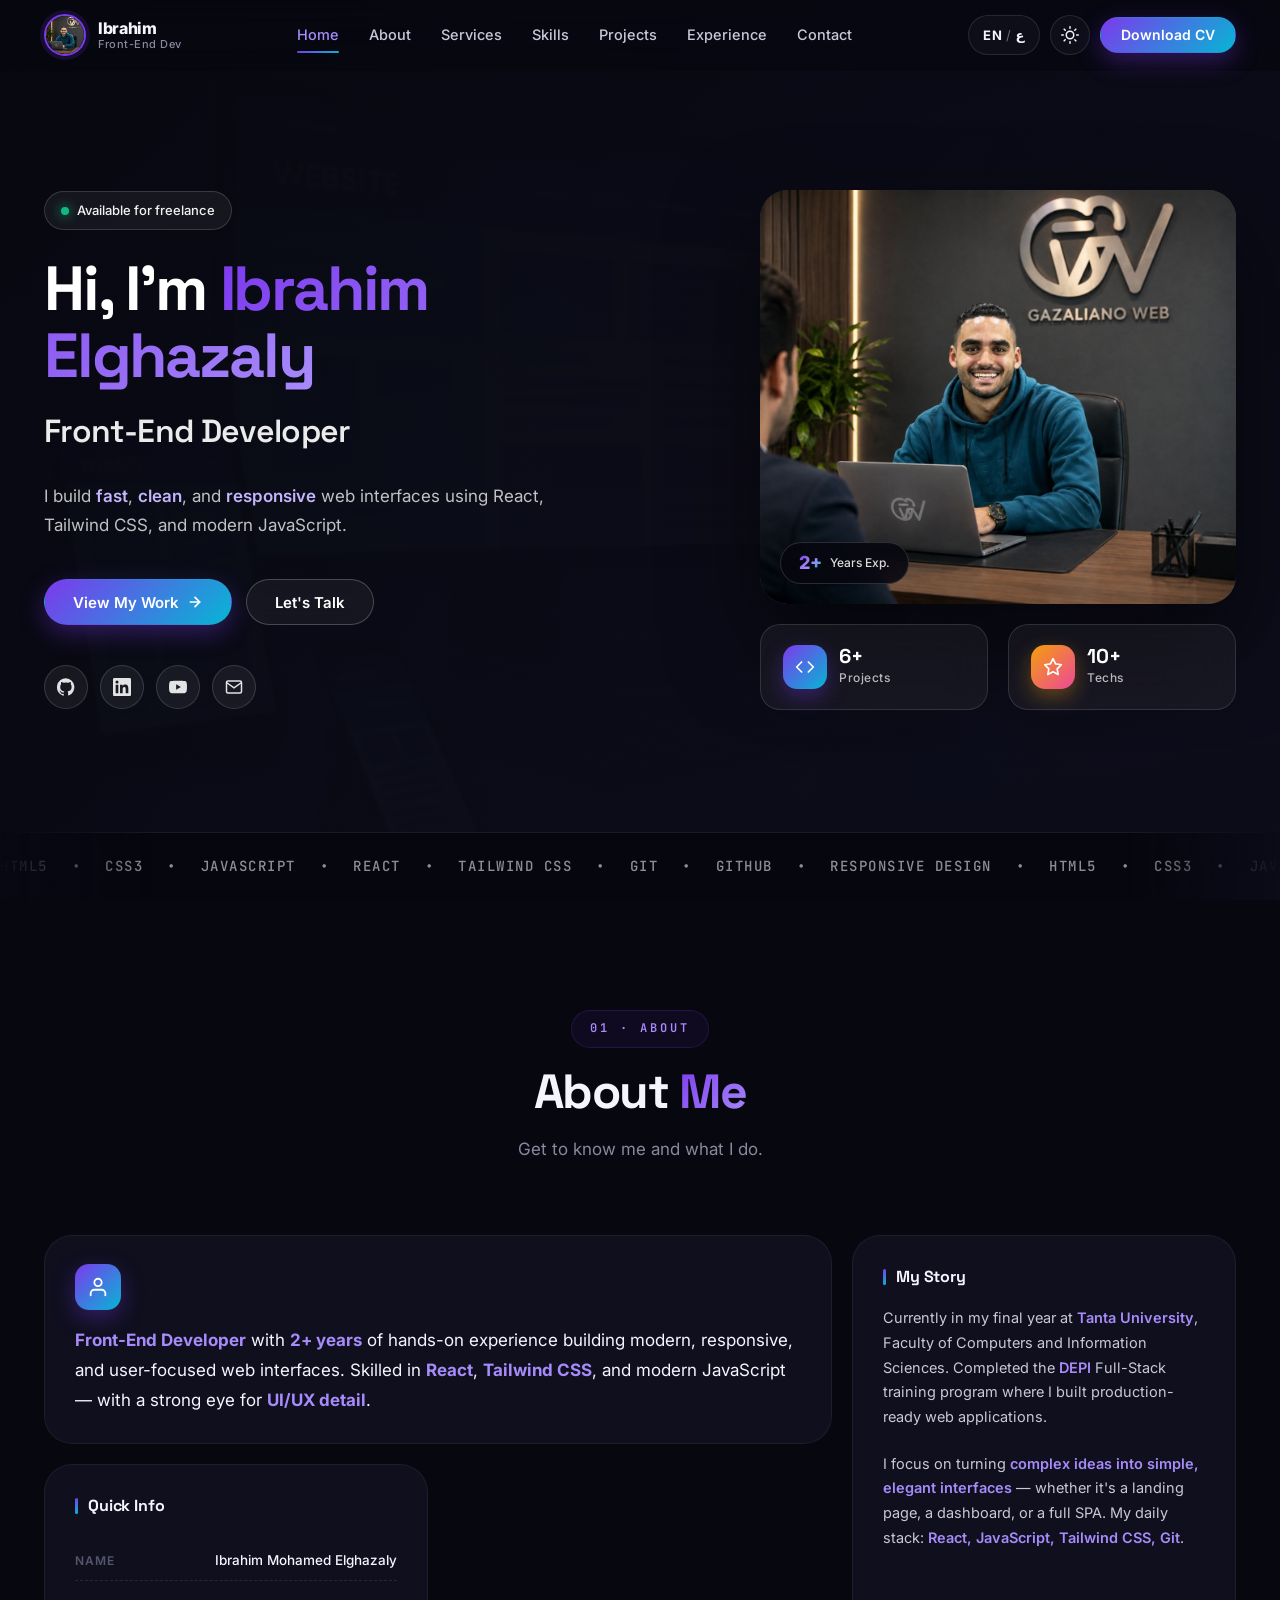
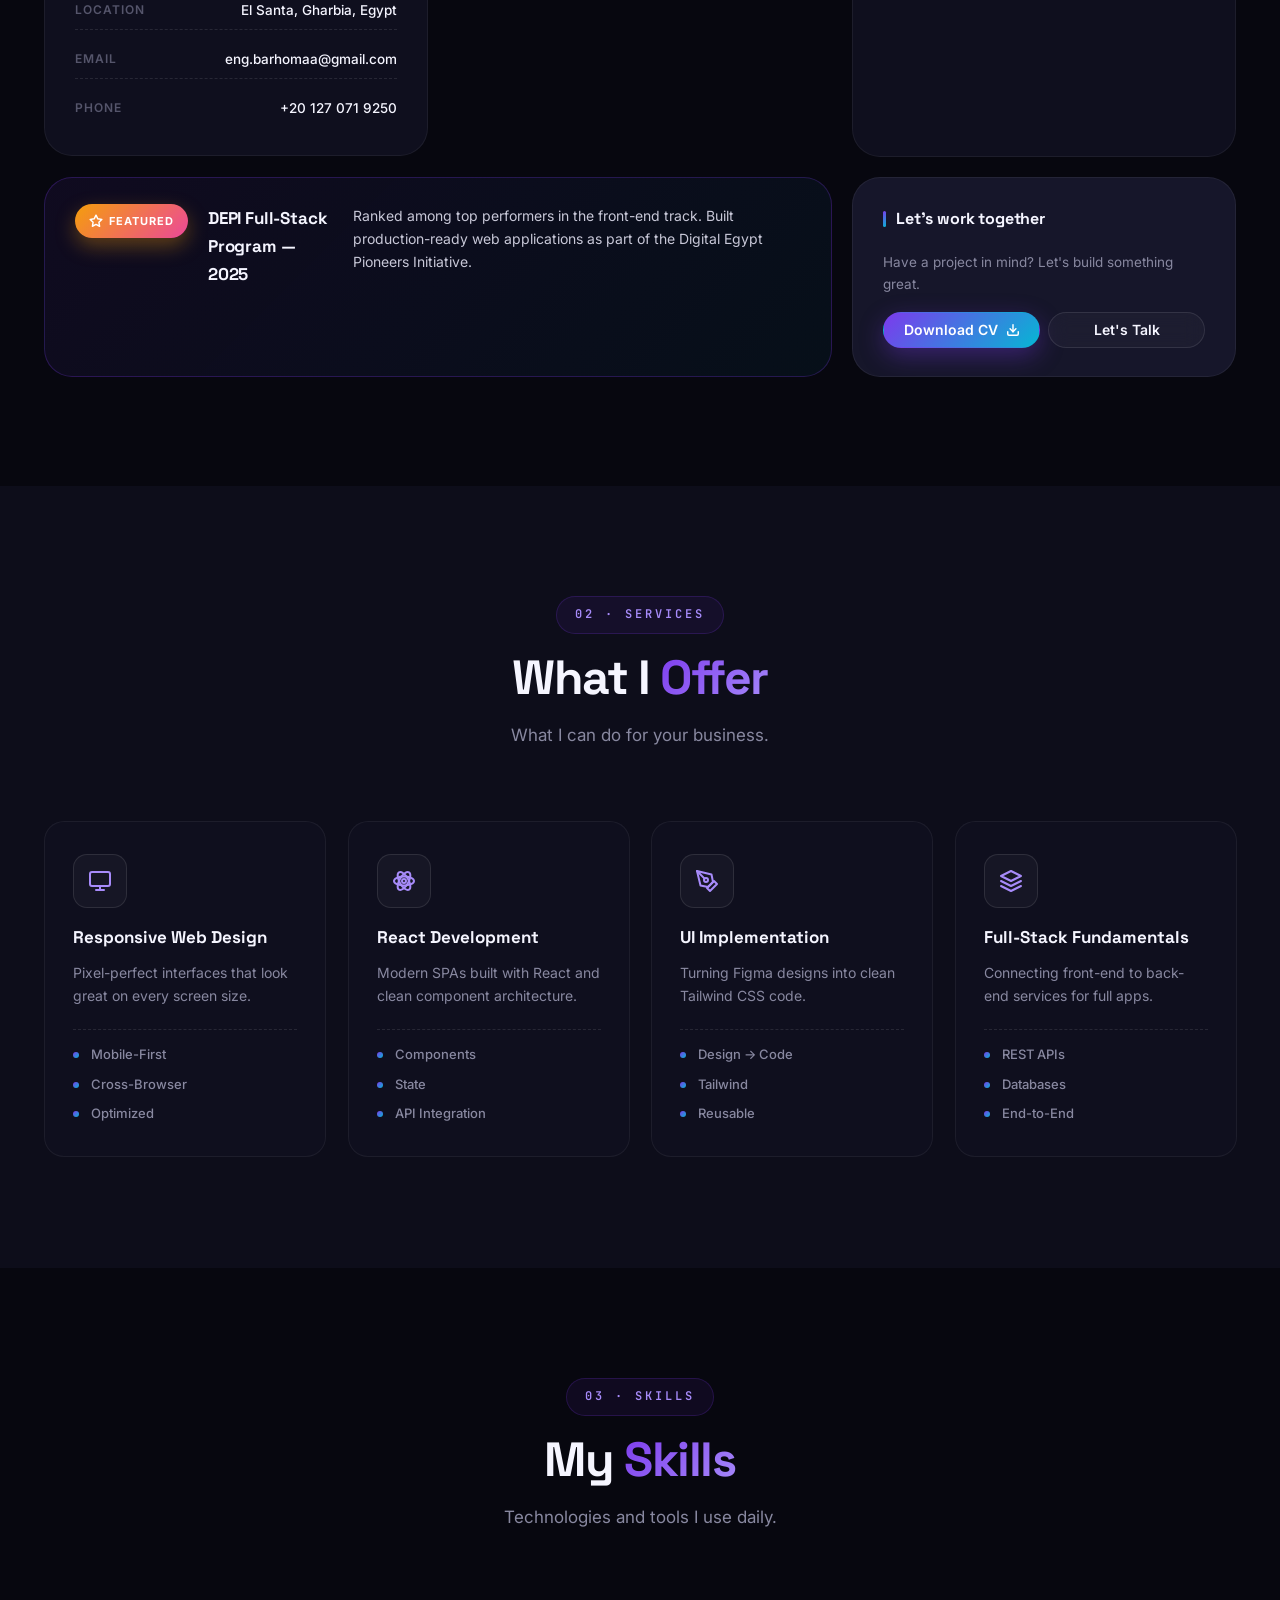
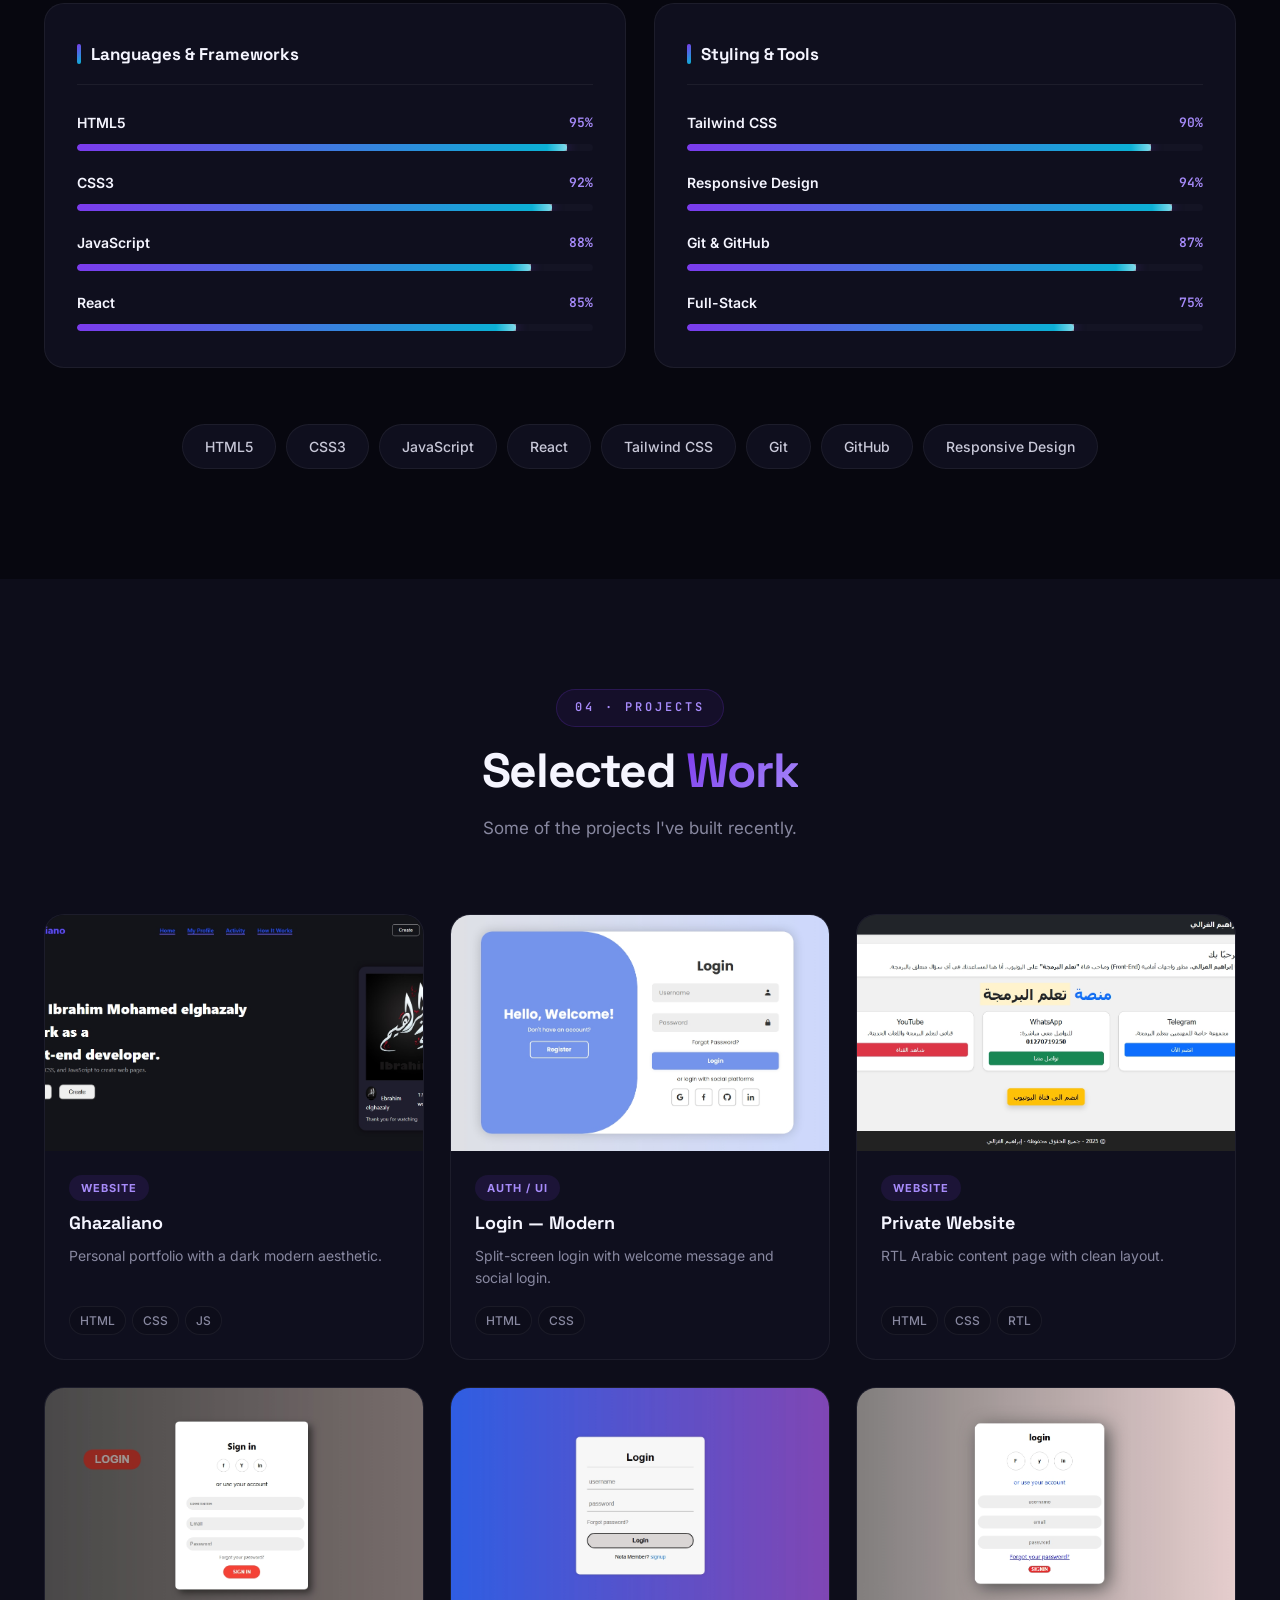
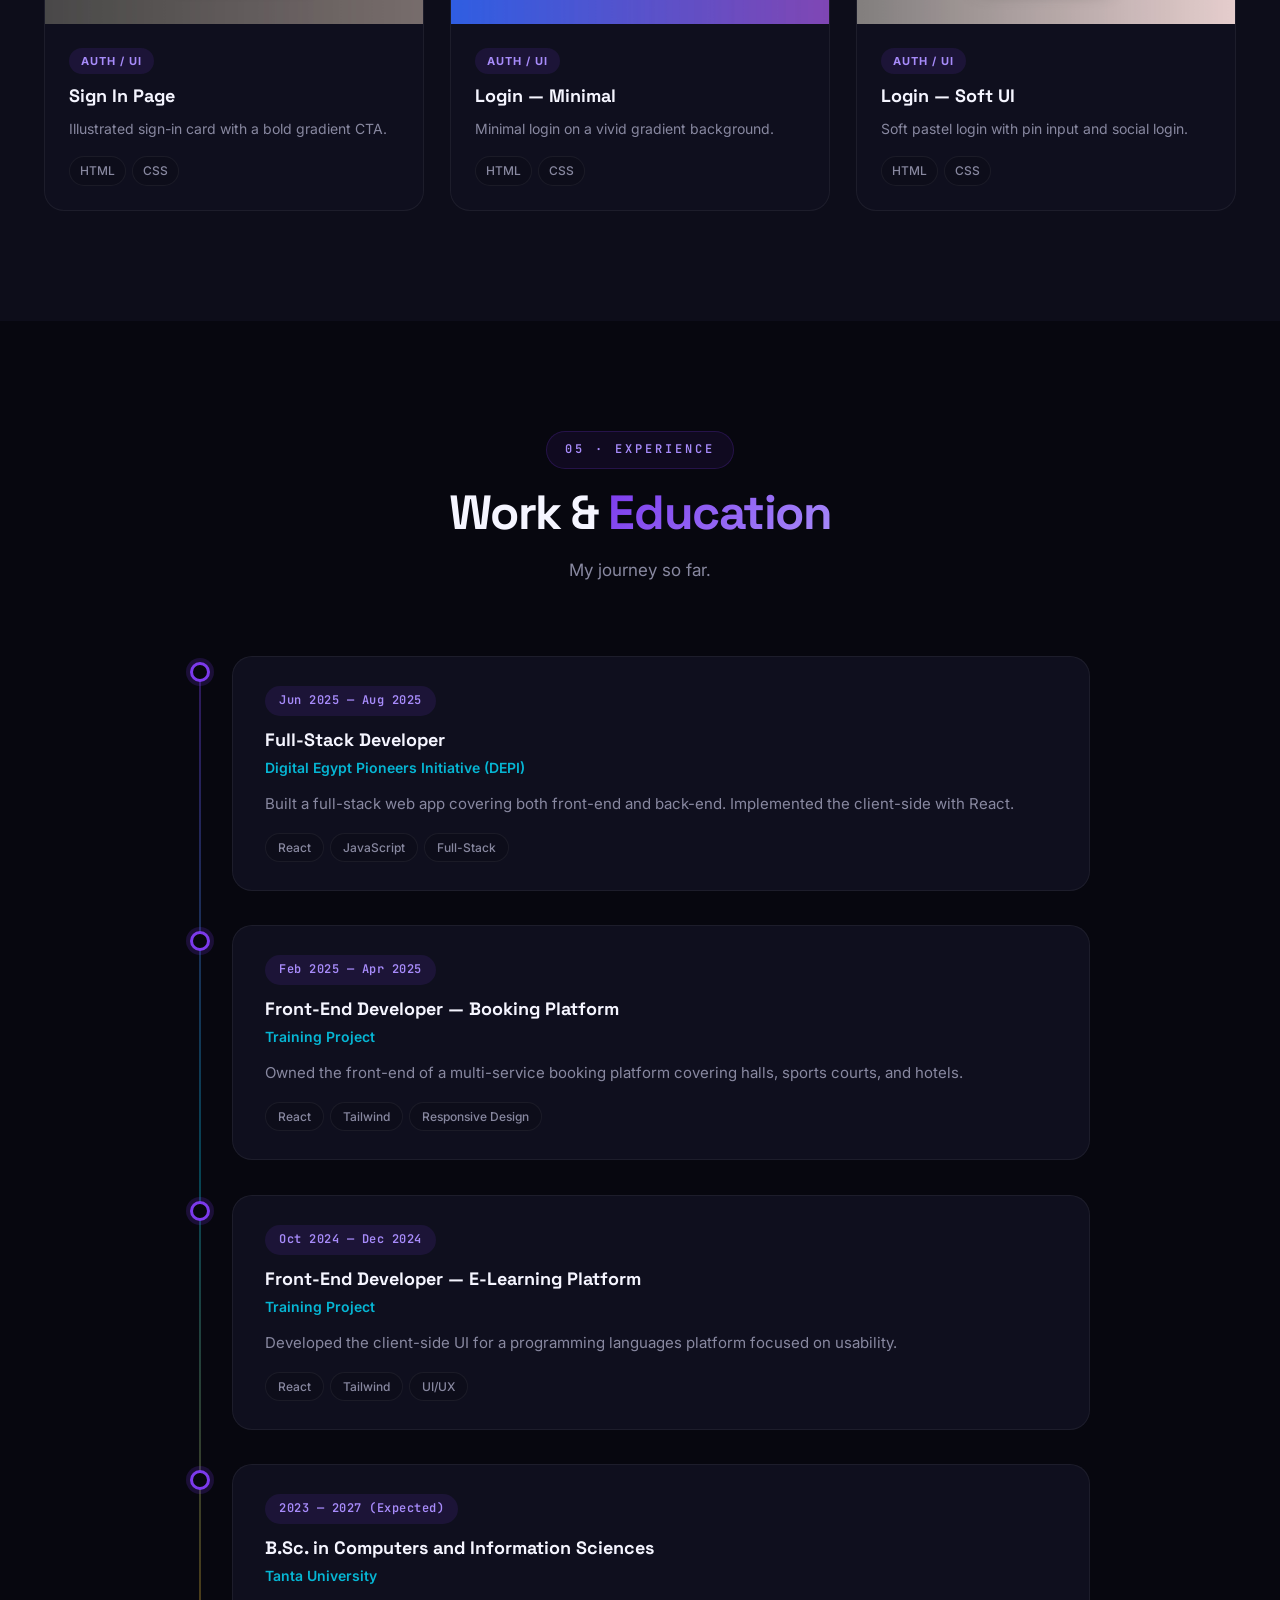
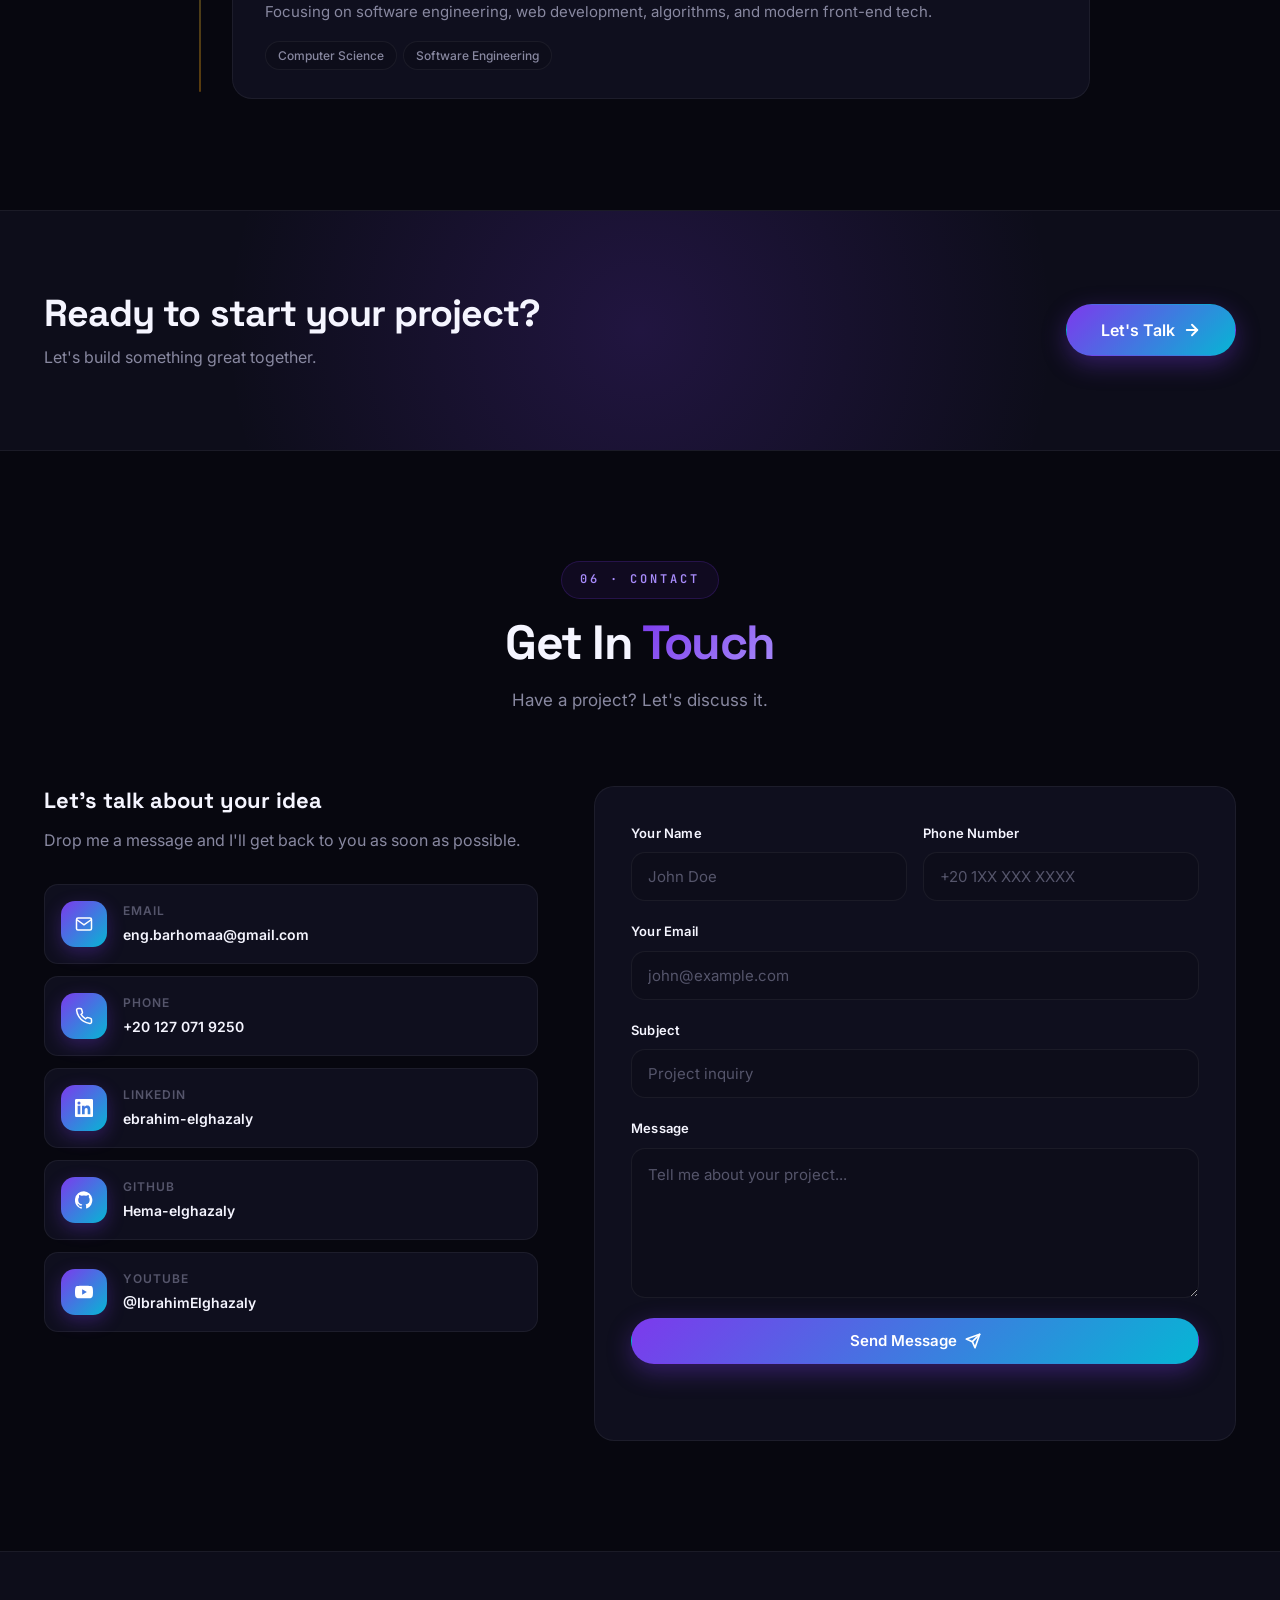
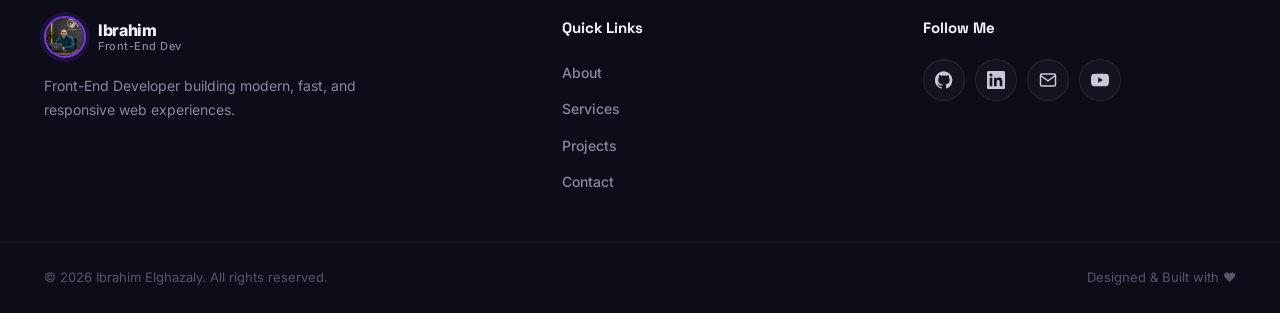
==== index.html @ f6313c31 "🎉 Initial commit: Modern portfolio with i18n + theme toggle" ====
<!DOCTYPE html>
<html lang="en" dir="ltr" data-theme="dark">
<head>
    <meta charset="UTF-8">
    <meta name="viewport" content="width=device-width, initial-scale=1.0">
    <title>Ibrahim Elghazaly — Front-End Developer</title>
    <meta name="description" content="Front-End Developer with 2+ years of experience building modern, responsive web interfaces using React, Tailwind CSS, and JavaScript.">
    <meta name="author" content="Ibrahim Mohamed Elghazaly">

    <link rel="icon" type="image/jpeg" href="assets/images/profile.jpg">
    <link rel="apple-touch-icon" href="assets/images/profile.jpg">

    <script>
        (function () {
            const theme = localStorage.getItem('portfolio-theme') || 'dark';
            const lang  = localStorage.getItem('portfolio-lang')  || 'en';
            document.documentElement.setAttribute('data-theme', theme);
            document.documentElement.setAttribute('lang', lang);
            if (lang === 'ar') document.documentElement.setAttribute('dir', 'rtl');
        })();
    </script>

    <link rel="preconnect" href="https://fonts.googleapis.com">
    <link rel="preconnect" href="https://fonts.gstatic.com" crossorigin>
    <link href="https://fonts.googleapis.com/css2?family=Cairo:wght@400;500;600;700;800;900&family=Inter:wght@300;400;500;600;700;800;900&family=JetBrains+Mono:wght@400;500;600&family=Space+Grotesk:wght@400;500;600;700&display=swap" rel="stylesheet">

    <link rel="stylesheet" href="style.css">
</head>
<body>

    <!-- Ambient Background -->
    <div class="ambient-bg" aria-hidden="true">
        <div class="ambient-blob blob-1"></div>
        <div class="ambient-blob blob-2"></div>
        <div class="ambient-blob blob-3"></div>
        <div class="ambient-grid"></div>
    </div>

    <!-- ============================================================
         NAVBAR
    ============================================================ -->
    <header class="navbar" id="navbar">
        <div class="container nav-inner">
            <a href="#home" class="brand" aria-label="Home">
                <span class="brand-avatar">
                    <img src="assets/images/profile.jpg" alt="Ibrahim">
                </span>
                <span class="brand-text">
                    <strong>Ibrahim</strong>
                    <small data-i18n="nav.role">Front-End Dev</small>
                </span>
            </a>

            <nav class="nav" id="nav">
                <a href="#home"       class="nav-link is-active" data-i18n="nav.home">Home</a>
                <a href="#about"      class="nav-link" data-i18n="nav.about">About</a>
                <a href="#services"   class="nav-link" data-i18n="nav.services">Services</a>
                <a href="#skills"     class="nav-link" data-i18n="nav.skills">Skills</a>
                <a href="#projects"   class="nav-link" data-i18n="nav.projects">Projects</a>
                <a href="#experience" class="nav-link" data-i18n="nav.experience">Experience</a>
                <a href="#contact"    class="nav-link" data-i18n="nav.contact">Contact</a>
            </nav>

            <div class="nav-tools">
                <button class="tool-btn lang-btn" id="langBtn" aria-label="Switch language">
                    <span class="lang-en">EN</span>
                    <span class="lang-sep">/</span>
                    <span class="lang-ar">ع</span>
                </button>

                <button class="tool-btn theme-btn" id="themeBtn" aria-label="Toggle theme">
                    <svg class="i-sun" width="18" height="18" viewBox="0 0 24 24" fill="none" stroke="currentColor" stroke-width="2" stroke-linecap="round" stroke-linejoin="round">
                        <circle cx="12" cy="12" r="5"/>
                        <line x1="12" y1="1" x2="12" y2="3"/><line x1="12" y1="21" x2="12" y2="23"/>
                        <line x1="4.22" y1="4.22" x2="5.64" y2="5.64"/><line x1="18.36" y1="18.36" x2="19.78" y2="19.78"/>
                        <line x1="1" y1="12" x2="3" y2="12"/><line x1="21" y1="12" x2="23" y2="12"/>
                        <line x1="4.22" y1="19.78" x2="5.64" y2="18.36"/><line x1="18.36" y1="5.64" x2="19.78" y2="4.22"/>
                    </svg>
                    <svg class="i-moon" width="18" height="18" viewBox="0 0 24 24" fill="none" stroke="currentColor" stroke-width="2" stroke-linecap="round" stroke-linejoin="round">
                        <path d="M21 12.79A9 9 0 1 1 11.21 3 7 7 0 0 0 21 12.79z"/>
                    </svg>
                </button>

                <a href="assets/cv/Ibrahim-Elghazaly-CV.pdf" download class="btn btn-primary btn-sm nav-cv" data-i18n="nav.cv">
                    Download CV
                </a>

                <button class="burger" id="burger" aria-label="Menu">
                    <span></span><span></span><span></span>
                </button>
            </div>
        </div>
    </header>

    <!-- ============================================================
         HERO — Bento Style
    ============================================================ -->
    <section class="hero" id="home">
        <div class="hero-bg">
            <img src="assets/images/web-background.jpg" alt="" class="hero-bg-img">
            <div class="hero-bg-overlay"></div>
        </div>

        <div class="container hero-inner">

            <div class="hero-main">
                <div class="hero-badge">
                    <span class="badge-dot"></span>
                    <span data-i18n="hero.badge">Available for freelance</span>
                </div>

                <h1 class="hero-title">
                    <span data-i18n="hero.hi">Hi, I'm</span>
                    <span class="grad">Ibrahim Elghazaly</span>
                </h1>

                <h2 class="hero-role" data-i18n="hero.role">Front-End Developer</h2>

                <p class="hero-lead" data-i18n-html="hero.lead">
                    I build <strong>fast</strong>, <strong>clean</strong>, and <strong>responsive</strong> web interfaces using React, Tailwind CSS, and modern JavaScript.
                </p>

                <div class="hero-cta">
                    <a href="#projects" class="btn btn-primary">
                        <span data-i18n="hero.cta1">View My Work</span>
                        <svg width="16" height="16" viewBox="0 0 24 24" fill="none" stroke="currentColor" stroke-width="2.5" stroke-linecap="round" stroke-linejoin="round"><line x1="5" y1="12" x2="19" y2="12"/><polyline points="12 5 19 12 12 19"/></svg>
                    </a>
                    <a href="#contact" class="btn btn-ghost" data-i18n="hero.cta2">Let's Talk</a>
                </div>

                <div class="hero-social">
                    <a href="https://github.com/Hema-elghazaly" target="_blank" rel="noopener" aria-label="GitHub">
                        <svg width="18" height="18" viewBox="0 0 24 24" fill="currentColor"><path d="M12 .3a12 12 0 0 0-3.8 23.4c.6.1.8-.3.8-.6v-2c-3.3.7-4-1.6-4-1.6-.6-1.4-1.4-1.8-1.4-1.8-1-.7.1-.7.1-.7 1.2 0 1.9 1.2 1.9 1.2 1 1.8 2.8 1.3 3.5 1 0-.8.4-1.3.7-1.6-2.7-.3-5.5-1.3-5.5-6 0-1.3.5-2.4 1.2-3.2 0-.4-.5-1.6.1-3.2 0 0 1-.3 3.3 1.2a11.5 11.5 0 0 1 6 0c2.3-1.5 3.3-1.2 3.3-1.2.6 1.6.2 2.8.1 3.2.8.8 1.2 1.9 1.2 3.2 0 4.7-2.8 5.7-5.5 6 .4.4.8 1 .8 2.1v3.1c0 .3.2.7.8.6A12 12 0 0 0 12 .3"/></svg>
                    </a>
                    <a href="https://linkedin.com/in/ebrahim-elghazaly-a34795349" target="_blank" rel="noopener" aria-label="LinkedIn">
                        <svg width="18" height="18" viewBox="0 0 24 24" fill="currentColor"><path d="M20.45 20.45h-3.55v-5.57c0-1.33-.02-3.04-1.85-3.04-1.85 0-2.14 1.45-2.14 2.94v5.67H9.36V9h3.41v1.56h.05c.47-.9 1.63-1.85 3.36-1.85 3.6 0 4.26 2.37 4.26 5.45v6.29zM5.34 7.43a2.06 2.06 0 1 1 0-4.12 2.06 2.06 0 0 1 0 4.12zM7.12 20.45H3.56V9h3.56v11.45zM22.22 0H1.77C.79 0 0 .77 0 1.72v20.56C0 23.23.79 24 1.77 24h20.45c.98 0 1.78-.77 1.78-1.72V1.72C24 .77 23.2 0 22.22 0z"/></svg>
                    </a>
                    <a href="https://www.youtube.com/channel/UCPDiJfqsEA3Z6h_omiqhSbQ" target="_blank" rel="noopener" aria-label="YouTube">
                        <svg width="18" height="18" viewBox="0 0 24 24" fill="currentColor"><path d="M23.498 6.186a3.016 3.016 0 0 0-2.122-2.136C19.505 3.545 12 3.545 12 3.545s-7.505 0-9.377.505A3.017 3.017 0 0 0 .502 6.186C0 8.07 0 12 0 12s0 3.93.502 5.814a3.016 3.016 0 0 0 2.122 2.136c1.871.505 9.376.505 9.376.505s7.505 0 9.377-.505a3.015 3.015 0 0 0 2.122-2.136C24 15.93 24 12 24 12s0-3.93-.502-5.814zM9.545 15.568V8.432L15.818 12l-6.273 3.568z"/></svg>
                    </a>
                    <a href="mailto:eng.barhomaa@gmail.com" aria-label="Email">
                        <svg width="18" height="18" viewBox="0 0 24 24" fill="none" stroke="currentColor" stroke-width="2"><path d="M4 4h16c1.1 0 2 .9 2 2v12c0 1.1-.9 2-2 2H4c-1.1 0-2-.9-2-2V6c0-1.1.9-2 2-2z"/><polyline points="22,6 12,13 2,6"/></svg>
                    </a>
                </div>
            </div>

            <div class="hero-side">
                <div class="hero-photo-card">
                    <img src="assets/images/profile.jpg" alt="Ibrahim Elghazaly">
                    <div class="hero-photo-badge">
                        <span class="badge-num">2+</span>
                        <span class="badge-txt" data-i18n="hero.years">Years Exp.</span>
                    </div>
                </div>

                <div class="hero-stat-card">
                    <div class="stat-icon">
                        <svg width="20" height="20" viewBox="0 0 24 24" fill="none" stroke="currentColor" stroke-width="2" stroke-linecap="round" stroke-linejoin="round">
                            <polyline points="16 18 22 12 16 6"/>
                            <polyline points="8 6 2 12 8 18"/>
                        </svg>
                    </div>
                    <div class="stat-info">
                        <strong>6+</strong>
                        <span data-i18n="hero.projects">Projects</span>
                    </div>
                </div>

                <div class="hero-stat-card">
                    <div class="stat-icon gold">
                        <svg width="20" height="20" viewBox="0 0 24 24" fill="none" stroke="currentColor" stroke-width="2" stroke-linecap="round" stroke-linejoin="round">
                            <polygon points="12 2 15.09 8.26 22 9.27 17 14.14 18.18 21.02 12 17.77 5.82 21.02 7 14.14 2 9.27 8.91 8.26 12 2"/>
                        </svg>
                    </div>
                    <div class="stat-info">
                        <strong>10+</strong>
                        <span data-i18n="hero.techs">Techs</span>
                    </div>
                </div>
            </div>

        </div>

        <div class="hero-marquee">
            <div class="marquee-track">
                <span>HTML5</span><span>•</span>
                <span>CSS3</span><span>•</span>
                <span>JavaScript</span><span>•</span>
                <span>React</span><span>•</span>
                <span>Tailwind CSS</span><span>•</span>
                <span>Git</span><span>•</span>
                <span>GitHub</span><span>•</span>
                <span>Responsive Design</span><span>•</span>
                <span>HTML5</span><span>•</span>
                <span>CSS3</span><span>•</span>
                <span>JavaScript</span><span>•</span>
                <span>React</span><span>•</span>
                <span>Tailwind CSS</span><span>•</span>
                <span>Git</span><span>•</span>
                <span>GitHub</span><span>•</span>
                <span>Responsive Design</span><span>•</span>
            </div>
        </div>
    </section>

    <!-- ============================================================
         ABOUT
    ============================================================ -->
    <section class="section" id="about">
        <div class="container">
            <div class="sec-head">
                <span class="sec-label" data-i18n="about.label">01 · About</span>
                <h2 class="sec-title">
                    <span data-i18n="about.title1">About</span>
                    <span class="grad" data-i18n="about.title2">Me</span>
                </h2>
                <p class="sec-sub" data-i18n="about.sub">Get to know me and what I do.</p>
            </div>

            <div class="about-bento">

                <!-- Lead Card -->
                <div class="bento-card bento-lead">
                    <div class="bento-icon">
                        <svg width="22" height="22" viewBox="0 0 24 24" fill="none" stroke="currentColor" stroke-width="2" stroke-linecap="round" stroke-linejoin="round">
                            <path d="M20 21v-2a4 4 0 0 0-4-4H8a4 4 0 0 0-4 4v2"/>
                            <circle cx="12" cy="7" r="4"/>
                        </svg>
                    </div>
                    <p class="about-lead" data-i18n-html="about.lead">
                        <strong>Front-End Developer</strong> with <strong>2+ years</strong> of hands-on experience building modern, responsive, and user-focused web interfaces. Skilled in <strong>React</strong>, <strong>Tailwind CSS</strong>, and modern JavaScript — with a strong eye for <strong>UI/UX detail</strong>.
                    </p>
                </div>

                <!-- Bio Card -->
                <div class="bento-card bento-bio">
                    <h3 class="bento-title" data-i18n="about.bioTitle">My Story</h3>
                    <p data-i18n-html="about.p2">
                        Currently in my final year at <strong>Tanta University</strong>, Faculty of Computers and Information Sciences. Completed the <strong>DEPI</strong> Full-Stack training program where I built production-ready web applications.
                    </p>
                    <p data-i18n-html="about.p3">
                        I focus on turning <strong>complex ideas into simple, elegant interfaces</strong> — whether it's a landing page, a dashboard, or a full SPA. My daily stack: <strong>React, JavaScript, Tailwind CSS, Git</strong>.
                    </p>
                </div>

                <!-- Info Card -->
                <div class="bento-card bento-info">
                    <h3 class="bento-title" data-i18n="about.infoTitle">Quick Info</h3>
                    <ul class="info-list">
                        <li>
                            <span class="info-k" data-i18n="about.k.name">Name</span>
                            <span class="info-v">Ibrahim Mohamed Elghazaly</span>
                        </li>
                        <li>
                            <span class="info-k" data-i18n="about.k.location">Location</span>
                            <span class="info-v" data-i18n="about.v.location">El Santa, Gharbia, Egypt</span>
                        </li>
                        <li>
                            <span class="info-k" data-i18n="about.k.email">Email</span>
                            <span class="info-v">eng.barhomaa@gmail.com</span>
                        </li>
                        <li>
                            <span class="info-k" data-i18n="about.k.phone">Phone</span>
                            <span class="info-v" dir="ltr">+20 127 071 9250</span>
                        </li>
                    </ul>
                </div>

                <!-- Featured Card -->
                <div class="bento-card bento-featured">
                    <div class="featured-top">
                        <div class="featured-badge">
                            <svg width="14" height="14" viewBox="0 0 24 24" fill="none" stroke="currentColor" stroke-width="2.5" stroke-linecap="round" stroke-linejoin="round">
                                <polygon points="12 2 15.09 8.26 22 9.27 17 14.14 18.18 21.02 12 17.77 5.82 21.02 7 14.14 2 9.27 8.91 8.26 12 2"/>
                            </svg>
                            <span data-i18n="about.featured.tag">Featured</span>
                        </div>
                    </div>
                    <h4 class="featured-title" data-i18n="about.featured.title">DEPI Full-Stack Program </h4>
                    <p class="featured-desc" data-i18n="about.featured.desc">
                        Ranked among top performers in the front-end track. Built production-ready web applications as part of the Digital Egypt Pioneers Initiative.
                    </p>
                </div>

                <!-- CTA Card -->
                <div class="bento-card bento-cta">
                    <h3 class="bento-title" data-i18n="about.ctaTitle">Let's work together</h3>
                    <p data-i18n="about.ctaDesc">Have a project in mind? Let's build something great.</p>
                    <div class="bento-cta-buttons">
                        <a href="assets/cv/Ibrahim-Elghazaly-CV.pdf" download class="btn btn-primary btn-sm">
                            <span data-i18n="about.cv">Download CV</span>
                            <svg width="14" height="14" viewBox="0 0 24 24" fill="none" stroke="currentColor" stroke-width="2.5" stroke-linecap="round" stroke-linejoin="round"><path d="M21 15v4a2 2 0 0 1-2 2H5a2 2 0 0 1-2-2v-4"/><polyline points="7 10 12 15 17 10"/><line x1="12" y1="15" x2="12" y2="3"/></svg>
                        </a>
                        <a href="#contact" class="btn btn-ghost btn-sm" data-i18n="about.ctaBtn">Let's Talk</a>
                    </div>
                </div>

            </div>
        </div>
    </section>

    <!-- ============================================================
         SERVICES
    ============================================================ -->
    <section class="section section-alt" id="services">
        <div class="container">
            <div class="sec-head">
                <span class="sec-label" data-i18n="services.label">02 · Services</span>
                <h2 class="sec-title">
                    <span data-i18n="services.title1">What I</span>
                    <span class="grad" data-i18n="services.title2">Offer</span>
                </h2>
                <p class="sec-sub" data-i18n="services.sub">What I can do for your business.</p>
            </div>

            <div class="services-grid">
                <article class="service-card">
                    <div class="srv-icon">
                        <svg width="24" height="24" viewBox="0 0 24 24" fill="none" stroke="currentColor" stroke-width="2" stroke-linecap="round" stroke-linejoin="round">
                            <rect x="2" y="3" width="20" height="14" rx="2"/>
                            <line x1="8" y1="21" x2="16" y2="21"/>
                            <line x1="12" y1="17" x2="12" y2="21"/>
                        </svg>
                    </div>
                    <h3 data-i18n="services.s1.t">Responsive Web Design</h3>
                    <p data-i18n="services.s1.d">Pixel-perfect interfaces that look great on every screen size.</p>
                    <ul class="srv-list">
                        <li data-i18n="services.s1.l1">Mobile-First</li>
                        <li data-i18n="services.s1.l2">Cross-Browser</li>
                        <li data-i18n="services.s1.l3">Optimized</li>
                    </ul>
                </article>

                <article class="service-card">
                    <div class="srv-icon">
                        <svg width="24" height="24" viewBox="0 0 24 24" fill="none" stroke="currentColor" stroke-width="2" stroke-linecap="round" stroke-linejoin="round">
                            <circle cx="12" cy="12" r="2"/>
                            <ellipse cx="12" cy="12" rx="10" ry="4.5"/>
                            <ellipse cx="12" cy="12" rx="10" ry="4.5" transform="rotate(60 12 12)"/>
                            <ellipse cx="12" cy="12" rx="10" ry="4.5" transform="rotate(120 12 12)"/>
                        </svg>
                    </div>
                    <h3 data-i18n="services.s2.t">React Development</h3>
                    <p data-i18n="services.s2.d">Modern SPAs built with React and clean component architecture.</p>
                    <ul class="srv-list">
                        <li data-i18n="services.s2.l1">Components</li>
                        <li data-i18n="services.s2.l2">State</li>
                        <li data-i18n="services.s2.l3">API Integration</li>
                    </ul>
                </article>

                <article class="service-card">
                    <div class="srv-icon">
                        <svg width="24" height="24" viewBox="0 0 24 24" fill="none" stroke="currentColor" stroke-width="2" stroke-linecap="round" stroke-linejoin="round">
                            <path d="M12 19l7-7 3 3-7 7-3-3z"/>
                            <path d="M18 13l-1.5-7.5L2 2l3.5 14.5L13 18l5-5z"/>
                            <path d="M2 2l7.586 7.586"/>
                            <circle cx="11" cy="11" r="2"/>
                        </svg>
                    </div>
                    <h3 data-i18n="services.s3.t">UI Implementation</h3>
                    <p data-i18n="services.s3.d">Turning Figma designs into clean Tailwind CSS code.</p>
                    <ul class="srv-list">
                        <li data-i18n="services.s3.l1">Design → Code</li>
                        <li data-i18n="services.s3.l2">Tailwind</li>
                        <li data-i18n="services.s3.l3">Reusable</li>
                    </ul>
                </article>

                <article class="service-card">
                    <div class="srv-icon">
                        <svg width="24" height="24" viewBox="0 0 24 24" fill="none" stroke="currentColor" stroke-width="2" stroke-linecap="round" stroke-linejoin="round">
                            <path d="M12 2L2 7l10 5 10-5-10-5z"/>
                            <polyline points="2 17 12 22 22 17"/>
                            <polyline points="2 12 12 17 22 12"/>
                        </svg>
                    </div>
                    <h3 data-i18n="services.s4.t">Full-Stack Fundamentals</h3>
                    <p data-i18n="services.s4.d">Connecting front-end to back-end services for full apps.</p>
                    <ul class="srv-list">
                        <li data-i18n="services.s4.l1">REST APIs</li>
                        <li data-i18n="services.s4.l2">Databases</li>
                        <li data-i18n="services.s4.l3">End-to-End</li>
                    </ul>
                </article>
            </div>
        </div>
    </section>

    <!-- ============================================================
         SKILLS
    ============================================================ -->
    <section class="section" id="skills">
        <div class="container">
            <div class="sec-head">
                <span class="sec-label" data-i18n="skills.label">03 · Skills</span>
                <h2 class="sec-title">
                    <span data-i18n="skills.title1">My</span>
                    <span class="grad" data-i18n="skills.title2">Skills</span>
                </h2>
                <p class="sec-sub" data-i18n="skills.sub">Technologies and tools I use daily.</p>
            </div>

            <div class="skills-grid">
                <div class="skill-panel">
                    <h3 class="panel-title" data-i18n="skills.p1">Languages & Frameworks</h3>
                    <div class="skill-item">
                        <div class="skill-top"><span>HTML5</span><span>95%</span></div>
                        <div class="skill-track"><div class="skill-fill" data-w="95"></div></div>
                    </div>
                    <div class="skill-item">
                        <div class="skill-top"><span>CSS3</span><span>92%</span></div>
                        <div class="skill-track"><div class="skill-fill" data-w="92"></div></div>
                    </div>
                    <div class="skill-item">
                        <div class="skill-top"><span>JavaScript</span><span>88%</span></div>
                        <div class="skill-track"><div class="skill-fill" data-w="88"></div></div>
                    </div>
                    <div class="skill-item">
                        <div class="skill-top"><span>React</span><span>85%</span></div>
                        <div class="skill-track"><div class="skill-fill" data-w="85"></div></div>
                    </div>
                </div>

                <div class="skill-panel">
                    <h3 class="panel-title" data-i18n="skills.p2">Styling & Tools</h3>
                    <div class="skill-item">
                        <div class="skill-top"><span>Tailwind CSS</span><span>90%</span></div>
                        <div class="skill-track"><div class="skill-fill" data-w="90"></div></div>
                    </div>
                    <div class="skill-item">
                        <div class="skill-top"><span data-i18n="skills.resp">Responsive Design</span><span>94%</span></div>
                        <div class="skill-track"><div class="skill-fill" data-w="94"></div></div>
                    </div>
                    <div class="skill-item">
                        <div class="skill-top"><span>Git & GitHub</span><span>87%</span></div>
                        <div class="skill-track"><div class="skill-fill" data-w="87"></div></div>
                    </div>
                    <div class="skill-item">
                        <div class="skill-top"><span data-i18n="skills.fs">Full-Stack</span><span>75%</span></div>
                        <div class="skill-track"><div class="skill-fill" data-w="75"></div></div>
                    </div>
                </div>
            </div>

            <div class="tech-strip">
                <span class="tech">HTML5</span>
                <span class="tech">CSS3</span>
                <span class="tech">JavaScript</span>
                <span class="tech">React</span>
                <span class="tech">Tailwind CSS</span>
                <span class="tech">Git</span>
                <span class="tech">GitHub</span>
                <span class="tech" data-i18n="skills.resp">Responsive Design</span>
            </div>
        </div>
    </section>

    <!-- ============================================================
         PROJECTS
    ============================================================ -->
    <section class="section section-alt" id="projects">
        <div class="container">
            <div class="sec-head">
                <span class="sec-label" data-i18n="projects.label">04 · Projects</span>
                <h2 class="sec-title">
                    <span data-i18n="projects.title1">Selected</span>
                    <span class="grad" data-i18n="projects.title2">Work</span>
                </h2>
                <p class="sec-sub" data-i18n="projects.sub">Some of the projects I've built recently.</p>
            </div>

            <div class="projects-grid">
                <article class="project">
                    <div class="project-cover">
                        <img src="assets/images/projects/ghazaliano.jpg" alt="Ghazaliano" loading="lazy">
                        <div class="project-overlay">
                            <a href="https://hema-elghazaly.github.io/elghazaly-dev/" target="_blank" rel="noopener" class="project-view" aria-label="View project">
                                <svg width="20" height="20" viewBox="0 0 24 24" fill="none" stroke="currentColor" stroke-width="2" stroke-linecap="round" stroke-linejoin="round">
                                    <path d="M18 13v6a2 2 0 0 1-2 2H5a2 2 0 0 1-2-2V8a2 2 0 0 1 2-2h6"/>
                                    <polyline points="15 3 21 3 21 9"/>
                                    <line x1="10" y1="14" x2="21" y2="3"/>
                                </svg>
                            </a>
                        </div>
                    </div>
                    <div class="project-info">
                        <span class="project-cat" data-i18n="projects.cat.web">Website</span>
                        <h3 class="project-name">Ghazaliano</h3>
                        <p class="project-text" data-i18n="projects.p1">Personal portfolio with a dark modern aesthetic.</p>
                        <div class="project-stack">
                            <span>HTML</span><span>CSS</span><span>JS</span>
                        </div>
                    </div>
                </article>

                <article class="project">
                    <div class="project-cover">
                        <img src="assets/images/projects/login-1.jpg" alt="Login Modern" loading="lazy">
                        <div class="project-overlay">
                            <a href="https://hema-elghazaly.github.io/login_signup-Ebrahim_Elghazaly/" target="_blank" rel="noopener" class="project-view" aria-label="View project">
                                <svg width="20" height="20" viewBox="0 0 24 24" fill="none" stroke="currentColor" stroke-width="2" stroke-linecap="round" stroke-linejoin="round">
                                    <path d="M18 13v6a2 2 0 0 1-2 2H5a2 2 0 0 1-2-2V8a2 2 0 0 1 2-2h6"/>
                                    <polyline points="15 3 21 3 21 9"/>
                                    <line x1="10" y1="14" x2="21" y2="3"/>
                                </svg>
                            </a>
                        </div>
                    </div>
                    <div class="project-info">
                        <span class="project-cat" data-i18n="projects.cat.ui">Auth / UI</span>
                        <h3 class="project-name" data-i18n="projects.p2.n">Login — Modern</h3>
                        <p class="project-text" data-i18n="projects.p2">Split-screen login with welcome message and social login.</p>
                        <div class="project-stack"><span>HTML</span><span>CSS</span></div>
                    </div>
                </article>

                <article class="project">
                    <div class="project-cover">
                        <img src="assets/images/projects/website-private.jpg" alt="Private Website" loading="lazy">
                        <div class="project-overlay">
                            <a href="https://elghazaly-web.netlify.app/" target="_blank" rel="noopener" class="project-view" aria-label="View project">
                                <svg width="20" height="20" viewBox="0 0 24 24" fill="none" stroke="currentColor" stroke-width="2" stroke-linecap="round" stroke-linejoin="round">
                                    <path d="M18 13v6a2 2 0 0 1-2 2H5a2 2 0 0 1-2-2V8a2 2 0 0 1 2-2h6"/>
                                    <polyline points="15 3 21 3 21 9"/>
                                    <line x1="10" y1="14" x2="21" y2="3"/>
                                </svg>
                            </a>
                        </div>
                    </div>
                    <div class="project-info">
                        <span class="project-cat" data-i18n="projects.cat.web">Website</span>
                        <h3 class="project-name" data-i18n="projects.p3.n">Private Website</h3>
                        <p class="project-text" data-i18n="projects.p3">RTL Arabic content page with clean layout.</p>
                        <div class="project-stack"><span>HTML</span><span>CSS</span><span>RTL</span></div>
                    </div>
                </article>

                <article class="project">
                    <div class="project-cover">
                        <img src="assets/images/projects/login-2.jpg" alt="Sign In" loading="lazy">
                        <div class="project-overlay">
                            <a href="https://hema-elghazaly.github.io/login--elghazaly/" target="_blank" rel="noopener" class="project-view" aria-label="View project">
                                <svg width="20" height="20" viewBox="0 0 24 24" fill="none" stroke="currentColor" stroke-width="2" stroke-linecap="round" stroke-linejoin="round">
                                    <path d="M18 13v6a2 2 0 0 1-2 2H5a2 2 0 0 1-2-2V8a2 2 0 0 1 2-2h6"/>
                                    <polyline points="15 3 21 3 21 9"/>
                                    <line x1="10" y1="14" x2="21" y2="3"/>
                                </svg>
                            </a>
                        </div>
                    </div>
                    <div class="project-info">
                        <span class="project-cat" data-i18n="projects.cat.ui">Auth / UI</span>
                        <h3 class="project-name" data-i18n="projects.p4.n">Sign In Page</h3>
                        <p class="project-text" data-i18n="projects.p4">Illustrated sign-in card with a bold gradient CTA.</p>
                        <div class="project-stack"><span>HTML</span><span>CSS</span></div>
                    </div>
                </article>

                <article class="project">
                    <div class="project-cover">
                        <img src="assets/images/projects/login-3.jpg" alt="Minimal Login" loading="lazy">
                        <div class="project-overlay">
                            <a href="https://hema-elghazaly.github.io/login-ebrahim-elghazaly/#" target="_blank" rel="noopener" class="project-view" aria-label="View project">
                                <svg width="20" height="20" viewBox="0 0 24 24" fill="none" stroke="currentColor" stroke-width="2" stroke-linecap="round" stroke-linejoin="round">
                                    <path d="M18 13v6a2 2 0 0 1-2 2H5a2 2 0 0 1-2-2V8a2 2 0 0 1 2-2h6"/>
                                    <polyline points="15 3 21 3 21 9"/>
                                    <line x1="10" y1="14" x2="21" y2="3"/>
                                </svg>
                            </a>
                        </div>
                    </div>
                    <div class="project-info">
                        <span class="project-cat" data-i18n="projects.cat.ui">Auth / UI</span>
                        <h3 class="project-name" data-i18n="projects.p5.n">Login — Minimal</h3>
                        <p class="project-text" data-i18n="projects.p5">Minimal login on a vivid gradient background.</p>
                        <div class="project-stack"><span>HTML</span><span>CSS</span></div>
                    </div>
                </article>

                <article class="project">
                    <div class="project-cover">
                        <img src="assets/images/projects/login-4.jpg" alt="Soft UI" loading="lazy">
                        <div class="project-overlay">
                            <a href="https://hema-elghazaly.github.io/log-web/" target="_blank" rel="noopener" class="project-view" aria-label="View project">
                                <svg width="20" height="20" viewBox="0 0 24 24" fill="none" stroke="currentColor" stroke-width="2" stroke-linecap="round" stroke-linejoin="round">
                                    <path d="M18 13v6a2 2 0 0 1-2 2H5a2 2 0 0 1-2-2V8a2 2 0 0 1 2-2h6"/>
                                    <polyline points="15 3 21 3 21 9"/>
                                    <line x1="10" y1="14" x2="21" y2="3"/>
                                </svg>
                            </a>
                        </div>
                    </div>
                    <div class="project-info">
                        <span class="project-cat" data-i18n="projects.cat.ui">Auth / UI</span>
                        <h3 class="project-name" data-i18n="projects.p6.n">Login — Soft UI</h3>
                        <p class="project-text" data-i18n="projects.p6">Soft pastel login with pin input and social login.</p>
                        <div class="project-stack"><span>HTML</span><span>CSS</span></div>
                    </div>
                </article>
            </div>
        </div>
    </section>

    <!-- ============================================================
         EXPERIENCE
    ============================================================ -->
    <section class="section" id="experience">
        <div class="container">
            <div class="sec-head">
                <span class="sec-label" data-i18n="exp.label">05 · Experience</span>
                <h2 class="sec-title">
                    <span data-i18n="exp.title1">Work &</span>
                    <span class="grad" data-i18n="exp.title2">Education</span>
                </h2>
                <p class="sec-sub" data-i18n="exp.sub">My journey so far.</p>
            </div>

            <div class="exp-timeline">
                <div class="exp-item">
                    <div class="exp-marker"></div>
                    <div class="exp-body">
                        <span class="exp-date" data-i18n="exp.e1.d">Jun 2025 — Aug 2025</span>
                        <h3 class="exp-role" data-i18n="exp.e1.r">Full-Stack Developer</h3>
                        <h4 class="exp-co">Digital Egypt Pioneers Initiative (DEPI)</h4>
                        <p class="exp-desc" data-i18n="exp.e1.ds">Built a full-stack web app covering both front-end and back-end. Implemented the client-side with React.</p>
                        <div class="exp-tags"><span>React</span><span>JavaScript</span><span>Full-Stack</span></div>
                    </div>
                </div>

                <div class="exp-item">
                    <div class="exp-marker"></div>
                    <div class="exp-body">
                        <span class="exp-date" data-i18n="exp.e2.d">Feb 2025 — Apr 2025</span>
                        <h3 class="exp-role" data-i18n="exp.e2.r">Front-End Developer — Booking Platform</h3>
                        <h4 class="exp-co" data-i18n="exp.e2.c">Training Project</h4>
                        <p class="exp-desc" data-i18n="exp.e2.ds">Owned the front-end of a multi-service booking platform covering halls, sports courts, and hotels.</p>
                        <div class="exp-tags"><span>React</span><span>Tailwind</span><span data-i18n="skills.resp">Responsive</span></div>
                    </div>
                </div>

                <div class="exp-item">
                    <div class="exp-marker"></div>
                    <div class="exp-body">
                        <span class="exp-date" data-i18n="exp.e3.d">Oct 2024 — Dec 2024</span>
                        <h3 class="exp-role" data-i18n="exp.e3.r">Front-End Developer — E-Learning Platform</h3>
                        <h4 class="exp-co" data-i18n="exp.e3.c">Training Project</h4>
                        <p class="exp-desc" data-i18n="exp.e3.ds">Developed the client-side UI for a programming languages platform focused on usability.</p>
                        <div class="exp-tags"><span>React</span><span>Tailwind</span><span>UI/UX</span></div>
                    </div>
                </div>

                <div class="exp-item">
                    <div class="exp-marker"></div>
                    <div class="exp-body">
                        <span class="exp-date" data-i18n="exp.e4.d">2023 — 2027 (Expected)</span>
                        <h3 class="exp-role" data-i18n="exp.e4.r">B.Sc. in Computers and Information Sciences</h3>
                        <h4 class="exp-co">Tanta University</h4>
                        <p class="exp-desc" data-i18n="exp.e4.ds">Focusing on software engineering, web development, algorithms, and modern front-end tech.</p>
                        <div class="exp-tags"><span data-i18n="exp.e4.t1">Computer Science</span><span data-i18n="exp.e4.t2">Software Engineering</span></div>
                    </div>
                </div>
            </div>
        </div>
    </section>

    <!-- ============================================================
         CTA
    ============================================================ -->
    <section class="cta">
        <div class="container cta-wrap">
            <div class="cta-text">
                <h2 class="cta-title" data-i18n="cta.title">Ready to start your project?</h2>
                <p class="cta-sub" data-i18n="cta.sub">Let's build something great together.</p>
            </div>
            <a href="#contact" class="btn btn-primary btn-lg">
                <span data-i18n="cta.btn">Let's Talk</span>
                <svg width="18" height="18" viewBox="0 0 24 24" fill="none" stroke="currentColor" stroke-width="2.5" stroke-linecap="round" stroke-linejoin="round"><line x1="5" y1="12" x2="19" y2="12"/><polyline points="12 5 19 12 12 19"/></svg>
            </a>
        </div>
    </section>

    <!-- ============================================================
         CONTACT
    ============================================================ -->
    <section class="section" id="contact">
        <div class="container">
            <div class="sec-head">
                <span class="sec-label" data-i18n="contact.label">06 · Contact</span>
                <h2 class="sec-title">
                    <span data-i18n="contact.title1">Get In</span>
                    <span class="grad" data-i18n="contact.title2">Touch</span>
                </h2>
                <p class="sec-sub" data-i18n="contact.sub">Have a project? Let's discuss it.</p>
            </div>

            <div class="contact-wrap">
                <div class="contact-side">
                    <h3 data-i18n="contact.h">Let's talk about your idea</h3>
                    <p data-i18n="contact.t">Drop me a message and I'll get back to you as soon as possible.</p>

                    <div class="contact-list">
                        <a href="mailto:eng.barhomaa@gmail.com" class="c-item">
                            <div class="c-icon">
                                <svg width="18" height="18" viewBox="0 0 24 24" fill="none" stroke="currentColor" stroke-width="2"><path d="M4 4h16c1.1 0 2 .9 2 2v12c0 1.1-.9 2-2 2H4c-1.1 0-2-.9-2-2V6c0-1.1.9-2 2-2z"/><polyline points="22,6 12,13 2,6"/></svg>
                            </div>
                            <div class="c-meta">
                                <span data-i18n="contact.email">Email</span>
                                <strong>eng.barhomaa@gmail.com</strong>
                            </div>
                        </a>

                        <a href="tel:+201270719250" class="c-item">
                            <div class="c-icon">
                                <svg width="18" height="18" viewBox="0 0 24 24" fill="none" stroke="currentColor" stroke-width="2"><path d="M22 16.92v3a2 2 0 0 1-2.18 2 19.79 19.79 0 0 1-8.63-3.07 19.5 19.5 0 0 1-6-6 19.79 19.79 0 0 1-3.07-8.67A2 2 0 0 1 4.11 2h3a2 2 0 0 1 2 1.72 12.84 12.84 0 0 0 .7 2.81 2 2 0 0 1-.45 2.11L8.09 9.91a16 16 0 0 0 6 6l1.27-1.27a2 2 0 0 1 2.11-.45 12.84 12.84 0 0 0 2.81.7A2 2 0 0 1 22 16.92z"/></svg>
                            </div>
                            <div class="c-meta">
                                <span data-i18n="contact.phone">Phone</span>
                                <strong dir="ltr">+20 127 071 9250</strong>
                            </div>
                        </a>

                        <a href="https://linkedin.com/in/ebrahim-elghazaly-a34795349" target="_blank" rel="noopener" class="c-item">
                            <div class="c-icon">
                                <svg width="18" height="18" viewBox="0 0 24 24" fill="currentColor"><path d="M20.45 20.45h-3.55v-5.57c0-1.33-.02-3.04-1.85-3.04-1.85 0-2.14 1.45-2.14 2.94v5.67H9.36V9h3.41v1.56h.05c.47-.9 1.63-1.85 3.36-1.85 3.6 0 4.26 2.37 4.26 5.45v6.29zM5.34 7.43a2.06 2.06 0 1 1 0-4.12 2.06 2.06 0 0 1 0 4.12zM7.12 20.45H3.56V9h3.56v11.45zM22.22 0H1.77C.79 0 0 .77 0 1.72v20.56C0 23.23.79 24 1.77 24h20.45c.98 0 1.78-.77 1.78-1.72V1.72C24 .77 23.2 0 22.22 0z"/></svg>
                            </div>
                            <div class="c-meta">
                                <span>LinkedIn</span>
                                <strong>ebrahim-elghazaly</strong>
                            </div>
                        </a>

                        <a href="https://github.com/Hema-elghazaly" target="_blank" rel="noopener" class="c-item">
                            <div class="c-icon">
                                <svg width="18" height="18" viewBox="0 0 24 24" fill="currentColor"><path d="M12 .3a12 12 0 0 0-3.8 23.4c.6.1.8-.3.8-.6v-2c-3.3.7-4-1.6-4-1.6-.6-1.4-1.4-1.8-1.4-1.8-1-.7.1-.7.1-.7 1.2 0 1.9 1.2 1.9 1.2 1 1.8 2.8 1.3 3.5 1 0-.8.4-1.3.7-1.6-2.7-.3-5.5-1.3-5.5-6 0-1.3.5-2.4 1.2-3.2 0-.4-.5-1.6.1-3.2 0 0 1-.3 3.3 1.2a11.5 11.5 0 0 1 6 0c2.3-1.5 3.3-1.2 3.3-1.2.6 1.6.2 2.8.1 3.2.8.8 1.2 1.9 1.2 3.2 0 4.7-2.8 5.7-5.5 6 .4.4.8 1 .8 2.1v3.1c0 .3.2.7.8.6A12 12 0 0 0 12 .3"/></svg>
                            </div>
                            <div class="c-meta">
                                <span>GitHub</span>
                                <strong>Hema-elghazaly</strong>
                            </div>
                        </a>

                        <a href="https://www.youtube.com/channel/UCPDiJfqsEA3Z6h_omiqhSbQ" target="_blank" rel="noopener" class="c-item">
                            <div class="c-icon">
                                <svg width="18" height="18" viewBox="0 0 24 24" fill="currentColor"><path d="M23.498 6.186a3.016 3.016 0 0 0-2.122-2.136C19.505 3.545 12 3.545 12 3.545s-7.505 0-9.377.505A3.017 3.017 0 0 0 .502 6.186C0 8.07 0 12 0 12s0 3.93.502 5.814a3.016 3.016 0 0 0 2.122 2.136c1.871.505 9.376.505 9.376.505s7.505 0 9.377-.505a3.015 3.015 0 0 0 2.122-2.136C24 15.93 24 12 24 12s0-3.93-.502-5.814zM9.545 15.568V8.432L15.818 12l-6.273 3.568z"/></svg>
                            </div>
                            <div class="c-meta">
                                <span>YouTube</span>
                                <strong>@IbrahimElghazaly</strong>
                            </div>
                        </a>
                    </div>
                </div>

                <form class="contact-form" id="contactForm" novalidate>
                    <div class="form-row">
                        <div class="form-field">
                            <label for="name" data-i18n="form.name">Your Name</label>
                            <input type="text" id="name" name="name" placeholder="John Doe" required>
                        </div>
                        <div class="form-field">
                            <label for="phone" data-i18n="form.phone">Phone Number</label>
                            <input type="tel" id="phone" name="phone" placeholder="+20 1XX XXX XXXX" required>
                        </div>
                    </div>
                    <div class="form-field">
                        <label for="email" data-i18n="form.email">Your Email</label>
                        <input type="email" id="email" name="email" placeholder="john@example.com" required>
                    </div>
                    <div class="form-field">
                        <label for="subject" data-i18n="form.subject">Subject</label>
                        <input type="text" id="subject" name="subject" placeholder="Project inquiry" required>
                    </div>
                    <div class="form-field">
                        <label for="message" data-i18n="form.message">Message</label>
                        <textarea id="message" name="message" rows="5" placeholder="Tell me about your project..." required></textarea>
                    </div>
                    <button type="submit" class="btn btn-primary btn-block">
                        <span data-i18n="form.send">Send Message</span>
                        <svg width="16" height="16" viewBox="0 0 24 24" fill="none" stroke="currentColor" stroke-width="2.5" stroke-linecap="round" stroke-linejoin="round"><line x1="22" y1="2" x2="11" y2="13"/><polygon points="22 2 15 22 11 13 2 9 22 2"/></svg>
                    </button>
                    <p class="form-status" id="formStatus" role="status" aria-live="polite"></p>
                </form>
            </div>
        </div>
    </section>

    <!-- ============================================================
         FOOTER
    ============================================================ -->
    <footer class="footer">
        <div class="container footer-wrap">
            <div class="footer-col">
                <a href="#home" class="brand">
                    <span class="brand-avatar">
                        <img src="assets/images/profile.jpg" alt="Ibrahim">
                    </span>
                    <span class="brand-text">
                        <strong>Ibrahim</strong>
                        <small data-i18n="nav.role">Front-End Dev</small>
                    </span>
                </a>
                <p class="footer-desc" data-i18n="footer.desc">
                    Front-End Developer building modern, fast, and responsive web experiences.
                </p>
            </div>

            <div class="footer-col">
                <h4 class="footer-title" data-i18n="footer.links">Quick Links</h4>
                <ul class="footer-links">
                    <li><a href="#about"      data-i18n="nav.about">About</a></li>
                    <li><a href="#services"   data-i18n="nav.services">Services</a></li>
                    <li><a href="#projects"   data-i18n="nav.projects">Projects</a></li>
                    <li><a href="#contact"    data-i18n="nav.contact">Contact</a></li>
                </ul>
            </div>

            <div class="footer-col">
                <h4 class="footer-title" data-i18n="footer.follow">Follow Me</h4>
                <div class="footer-social">
                    <a href="https://github.com/Hema-elghazaly" target="_blank" rel="noopener" aria-label="GitHub">
                        <svg width="18" height="18" viewBox="0 0 24 24" fill="currentColor"><path d="M12 .3a12 12 0 0 0-3.8 23.4c.6.1.8-.3.8-.6v-2c-3.3.7-4-1.6-4-1.6-.6-1.4-1.4-1.8-1.4-1.8-1-.7.1-.7.1-.7 1.2 0 1.9 1.2 1.9 1.2 1 1.8 2.8 1.3 3.5 1 0-.8.4-1.3.7-1.6-2.7-.3-5.5-1.3-5.5-6 0-1.3.5-2.4 1.2-3.2 0-.4-.5-1.6.1-3.2 0 0 1-.3 3.3 1.2a11.5 11.5 0 0 1 6 0c2.3-1.5 3.3-1.2 3.3-1.2.6 1.6.2 2.8.1 3.2.8.8 1.2 1.9 1.2 3.2 0 4.7-2.8 5.7-5.5 6 .4.4.8 1 .8 2.1v3.1c0 .3.2.7.8.6A12 12 0 0 0 12 .3"/></svg>
                    </a>
                    <a href="https://linkedin.com/in/ebrahim-elghazaly-a34795349" target="_blank" rel="noopener" aria-label="LinkedIn">
                        <svg width="18" height="18" viewBox="0 0 24 24" fill="currentColor"><path d="M20.45 20.45h-3.55v-5.57c0-1.33-.02-3.04-1.85-3.04-1.85 0-2.14 1.45-2.14 2.94v5.67H9.36V9h3.41v1.56h.05c.47-.9 1.63-1.85 3.36-1.85 3.6 0 4.26 2.37 4.26 5.45v6.29zM5.34 7.43a2.06 2.06 0 1 1 0-4.12 2.06 2.06 0 0 1 0 4.12zM7.12 20.45H3.56V9h3.56v11.45zM22.22 0H1.77C.79 0 0 .77 0 1.72v20.56C0 23.23.79 24 1.77 24h20.45c.98 0 1.78-.77 1.78-1.72V1.72C24 .77 23.2 0 22.22 0z"/></svg>
                    </a>
                    <a href="mailto:eng.barhomaa@gmail.com" aria-label="Email">
                        <svg width="18" height="18" viewBox="0 0 24 24" fill="none" stroke="currentColor" stroke-width="2"><path d="M4 4h16c1.1 0 2 .9 2 2v12c0 1.1-.9 2-2 2H4c-1.1 0-2-.9-2-2V6c0-1.1.9-2 2-2z"/><polyline points="22,6 12,13 2,6"/></svg>
                    </a>
                    <a href="https://www.youtube.com/channel/UCPDiJfqsEA3Z6h_omiqhSbQ" target="_blank" rel="noopener" aria-label="YouTube">
                        <svg width="18" height="18" viewBox="0 0 24 24" fill="currentColor"><path d="M23.498 6.186a3.016 3.016 0 0 0-2.122-2.136C19.505 3.545 12 3.545 12 3.545s-7.505 0-9.377.505A3.017 3.017 0 0 0 .502 6.186C0 8.07 0 12 0 12s0 3.93.502 5.814a3.016 3.016 0 0 0 2.122 2.136c1.871.505 9.376.505 9.376.505s7.505 0 9.377-.505a3.015 3.015 0 0 0 2.122-2.136C24 15.93 24 12 24 12s0-3.93-.502-5.814zM9.545 15.568V8.432L15.818 12l-6.273 3.568z"/></svg>
                    </a>
                </div>
            </div>
        </div>

        <div class="footer-bottom">
            <div class="container footer-bottom-wrap">
                <p class="copyright">
                    © <span id="year"></span> Ibrahim Elghazaly.
                    <span data-i18n="footer.rights">All rights reserved.</span>
                </p>
                <p class="made-with" data-i18n="footer.made">Designed & Built with ❤️</p>
            </div>
        </div>
    </footer>

    <button class="to-top" id="toTop" aria-label="Back to top">
        <svg width="18" height="18" viewBox="0 0 24 24" fill="none" stroke="currentColor" stroke-width="2.5" stroke-linecap="round" stroke-linejoin="round">
            <polyline points="18 15 12 9 6 15"/>
        </svg>
    </button>

    <script src="script.js"></script>
</body>
</html>
---- style.css ----
/* ============================================================
   IBRAHIM ELGHAZALY — PORTFOLIO
   style.css — Premium Bento Design
   Dark + Light + RTL Support
   ============================================================ */

/* ============================================================
   1. RESET
   ============================================================ */
*, *::before, *::after {
    margin: 0;
    padding: 0;
    box-sizing: border-box;
}

html {
    scroll-behavior: smooth;
    scroll-padding-top: 90px;
    -webkit-text-size-adjust: 100%;
    -webkit-font-smoothing: antialiased;
    -moz-osx-font-smoothing: grayscale;
}

img { max-width: 100%; display: block; }
a { text-decoration: none; color: inherit; }
button, input, textarea { font-family: inherit; font-size: inherit; color: inherit; }
button { border: none; background: none; cursor: pointer; }
ul, ol { list-style: none; }

/* ============================================================
   2. THEME VARIABLES
   ============================================================ */
:root, [data-theme="dark"] {
    /* Brand */
    --primary:      #7c3aed;
    --primary-2:    #a78bfa;
    --secondary:    #06b6d4;
    --accent:       #f59e0b;
    --pink:         #ec4899;

    /* Backgrounds */
    --bg:           #07070f;
    --bg-2:         #0d0d1a;
    --bg-3:         #141424;
    --card:         #0f0f1e;
    --card-2:       #16162a;
    --card-hover:   #1c1c33;

    /* Text */
    --text:         #f5f5ff;
    --text-2:       #c8c8d8;
    --text-3:       #8888a0;
    --text-4:       #55556b;

    /* Borders */
    --border:       rgba(255, 255, 255, 0.06);
    --border-2:     rgba(255, 255, 255, 0.1);
    --border-3:     rgba(255, 255, 255, 0.16);
    --border-glow:  rgba(124, 58, 237, 0.3);

    /* Glass */
    --glass:        rgba(255, 255, 255, 0.03);
    --glass-2:      rgba(255, 255, 255, 0.06);

    /* Shadows */
    --shadow-sm:    0 2px 8px rgba(0, 0, 0, 0.3);
    --shadow-md:    0 12px 32px rgba(0, 0, 0, 0.4);
    --shadow-lg:    0 24px 64px rgba(0, 0, 0, 0.5);
    --glow:         0 0 60px rgba(124, 58, 237, 0.3);
    --glow-soft:    0 8px 40px rgba(124, 58, 237, 0.2);

    /* Blobs */
    --blob-1:       rgba(124, 58, 237, 0.15);
    --blob-2:       rgba(6, 182, 212, 0.12);
    --blob-3:       rgba(236, 72, 153, 0.1);

    /* Overlays */
    --hero-overlay: linear-gradient(135deg, rgba(7, 7, 15, 0.96) 0%, rgba(13, 13, 26, 0.92) 100%);
    --nav-bg:       rgba(7, 7, 15, 0.72);
}

[data-theme="light"] {
    /* Brand */
    --primary:      #6d28d9;
    --primary-2:    #7c3aed;
    --secondary:    #0891b2;
    --accent:       #d97706;
    --pink:         #db2777;

    /* Backgrounds */
    --bg:           #fafaff;
    --bg-2:         #f3f3fa;
    --bg-3:         #ececf6;
    --card:         #ffffff;
    --card-2:       #f8f8fd;
    --card-hover:   #f0f0fa;

    /* Text */
    --text:         #0a0a1a;
    --text-2:       #3a3a52;
    --text-3:       #6a6a85;
    --text-4:       #9a9aae;

    /* Borders */
    --border:       rgba(10, 10, 26, 0.06);
    --border-2:     rgba(10, 10, 26, 0.1);
    --border-3:     rgba(10, 10, 26, 0.16);
    --border-glow:  rgba(124, 58, 237, 0.3);

    /* Glass */
    --glass:        rgba(10, 10, 26, 0.02);
    --glass-2:      rgba(10, 10, 26, 0.04);

    /* Shadows */
    --shadow-sm:    0 2px 8px rgba(10, 10, 26, 0.06);
    --shadow-md:    0 12px 32px rgba(10, 10, 26, 0.08);
    --shadow-lg:    0 24px 64px rgba(10, 10, 26, 0.12);
    --glow:         0 0 60px rgba(124, 58, 237, 0.2);
    --glow-soft:    0 8px 40px rgba(124, 58, 237, 0.15);

    /* Blobs */
    --blob-1:       rgba(124, 58, 237, 0.12);
    --blob-2:       rgba(6, 182, 212, 0.1);
    --blob-3:       rgba(236, 72, 153, 0.08);

    /* Overlays */
    --hero-overlay: linear-gradient(135deg, rgba(10, 10, 26, 0.94) 0%, rgba(20, 20, 40, 0.88) 100%);
    --nav-bg:       rgba(250, 250, 255, 0.8);
}

:root {
    --grad:      linear-gradient(135deg, #7c3aed 0%, #a78bfa 50%, #06b6d4 100%);
    --grad-soft: linear-gradient(135deg, #7c3aed, #06b6d4);
    --grad-gold: linear-gradient(135deg, #f59e0b, #ec4899);

    --font:      'Inter', system-ui, -apple-system, sans-serif;
    --font-ar:   'Cairo', 'Inter', system-ui, sans-serif;
    --font-mono: 'JetBrains Mono', 'Courier New', monospace;
    --font-display: 'Space Grotesk', 'Inter', sans-serif;

    --container:   1240px;
    --radius-sm:   10px;
    --radius-md:   14px;
    --radius-lg:   20px;
    --radius-xl:   28px;
    --radius-2xl:  36px;
    --radius-full: 9999px;

    --t:  0.3s cubic-bezier(0.4, 0, 0.2, 1);
    --t2: 0.5s cubic-bezier(0.16, 1, 0.3, 1);
    --t3: 0.8s cubic-bezier(0.16, 1, 0.3, 1);
}

/* ============================================================
   3. BASE
   ============================================================ */
body {
    font-family: var(--font);
    font-size: 16px;
    line-height: 1.65;
    color: var(--text);
    background: var(--bg);
    overflow-x: hidden;
    transition: background 0.4s ease, color 0.4s ease;
    position: relative;
}

[dir="rtl"] body { font-family: var(--font-ar); }
[dir="rtl"] h1, [dir="rtl"] h2, [dir="rtl"] h3, [dir="rtl"] h4 { letter-spacing: 0; }

::selection { background: var(--primary); color: #fff; }

::-webkit-scrollbar { width: 10px; }
::-webkit-scrollbar-track { background: var(--bg-2); }
::-webkit-scrollbar-thumb {
    background: linear-gradient(180deg, var(--primary), var(--secondary));
    border-radius: var(--radius-full);
    border: 2px solid var(--bg-2);
}
::-webkit-scrollbar-thumb:hover { background: var(--primary); }

/* ============================================================
   4. AMBIENT BACKGROUND
   ============================================================ */
.ambient-bg {
    position: fixed;
    inset: 0;
    z-index: 0;
    pointer-events: none;
    overflow: hidden;
}

.ambient-blob {
    position: absolute;
    border-radius: 50%;
    filter: blur(120px);
    opacity: 0.9;
    animation: blobFloat 20s ease-in-out infinite;
}

.blob-1 {
    width: 600px;
    height: 600px;
    background: var(--blob-1);
    top: -200px;
    left: -200px;
    animation-delay: 0s;
}

.blob-2 {
    width: 500px;
    height: 500px;
    background: var(--blob-2);
    top: 40%;
    right: -150px;
    animation-delay: 5s;
}

.blob-3 {
    width: 550px;
    height: 550px;
    background: var(--blob-3);
    bottom: -200px;
    left: 30%;
    animation-delay: 10s;
}

@keyframes blobFloat {
    0%, 100% { transform: translate(0, 0) scale(1); }
    25%      { transform: translate(60px, -40px) scale(1.1); }
    50%      { transform: translate(-40px, 60px) scale(0.95); }
    75%      { transform: translate(30px, 30px) scale(1.05); }
}

.ambient-grid {
    position: absolute;
    inset: 0;
    background-image:
        linear-gradient(rgba(124, 58, 237, 0.04) 1px, transparent 1px),
        linear-gradient(90deg, rgba(124, 58, 237, 0.04) 1px, transparent 1px);
    background-size: 60px 60px;
    mask-image: radial-gradient(ellipse at center, black 20%, transparent 80%);
    -webkit-mask-image: radial-gradient(ellipse at center, black 20%, transparent 80%);
}

/* ============================================================
   5. UTILITIES
   ============================================================ */
.container {
    width: 100%;
    max-width: var(--container);
    margin: 0 auto;
    padding: 0 24px;
    position: relative;
    z-index: 1;
}

.grad {
    background: var(--grad);
    background-size: 200% 200%;
    -webkit-background-clip: text;
    background-clip: text;
    -webkit-text-fill-color: transparent;
    animation: gradShift 6s ease infinite;
}

@keyframes gradShift {
    0%, 100% { background-position: 0% 50%; }
    50%      { background-position: 100% 50%; }
}

.section { padding: 110px 0; position: relative; z-index: 1; }
.section-alt { background: var(--bg-2); }

.sec-head {
    text-align: center;
    max-width: 720px;
    margin: 0 auto 72px;
}

.sec-label {
    display: inline-block;
    font-family: var(--font-mono);
    font-size: 12px;
    font-weight: 600;
    color: var(--primary-2);
    letter-spacing: 3px;
    text-transform: uppercase;
    margin-bottom: 16px;
    padding: 8px 18px;
    background: rgba(124, 58, 237, 0.08);
    border: 1px solid rgba(124, 58, 237, 0.2);
    border-radius: var(--radius-full);
}

[dir="rtl"] .sec-label { font-family: var(--font-ar); letter-spacing: 0; }

.sec-title {
    font-family: var(--font-display);
    font-size: clamp(2.25rem, 4.5vw, 3rem);
    font-weight: 700;
    line-height: 1.15;
    letter-spacing: -0.03em;
    margin-bottom: 16px;
    color: var(--text);
}

[dir="rtl"] .sec-title { font-family: var(--font-ar); font-weight: 800; }

.sec-sub {
    font-size: 17px;
    color: var(--text-3);
    line-height: 1.65;
}

/* ============================================================
   6. BUTTONS
   ============================================================ */
.btn {
    display: inline-flex;
    align-items: center;
    justify-content: center;
    gap: 8px;
    padding: 14px 28px;
    font-size: 15px;
    font-weight: 600;
    border-radius: var(--radius-full);
    border: 1.5px solid transparent;
    cursor: pointer;
    transition: all var(--t);
    white-space: nowrap;
    text-decoration: none;
    line-height: 1;
    position: relative;
    overflow: hidden;
}

.btn svg { transition: transform var(--t); flex-shrink: 0; }
.btn:hover svg { transform: translateX(4px); }
[dir="rtl"] .btn:hover svg { transform: translateX(-4px); }

.btn-primary {
    background: var(--grad-soft);
    color: #fff;
    box-shadow: 0 8px 24px rgba(124, 58, 237, 0.35);
}

.btn-primary::before {
    content: '';
    position: absolute;
    top: 0;
    left: -100%;
    width: 100%;
    height: 100%;
    background: linear-gradient(90deg, transparent, rgba(255, 255, 255, 0.2), transparent);
    transition: left 0.6s ease;
}

.btn-primary:hover::before { left: 100%; }

.btn-primary:hover {
    transform: translateY(-2px);
    box-shadow: 0 12px 32px rgba(124, 58, 237, 0.5);
}

.btn-ghost {
    background: var(--glass);
    color: var(--text);
    border-color: var(--border-2);
    backdrop-filter: blur(10px);
    -webkit-backdrop-filter: blur(10px);
}

.btn-ghost:hover {
    border-color: var(--primary);
    color: var(--primary-2);
    transform: translateY(-2px);
    background: var(--glass-2);
}

.btn-sm { padding: 10px 20px; font-size: 14px; }
.btn-lg { padding: 16px 34px; font-size: 16px; }
.btn-block { width: 100%; }

/* ============================================================
   7. NAVBAR
   ============================================================ */
.navbar {
    position: fixed;
    top: 0;
    left: 0;
    width: 100%;
    z-index: 1000;
    padding: 14px 0;
    background: var(--nav-bg);
    backdrop-filter: blur(24px) saturate(180%);
    -webkit-backdrop-filter: blur(24px) saturate(180%);
    border-bottom: 1px solid transparent;
    transition: all var(--t);
}

.navbar.scrolled {
    padding: 10px 0;
    border-bottom-color: var(--border);
    box-shadow: var(--shadow-sm);
}

.nav-inner {
    display: flex;
    align-items: center;
    justify-content: space-between;
    gap: 24px;
}

.brand {
    display: flex;
    align-items: center;
    gap: 12px;
    font-weight: 700;
    color: var(--text);
    transition: transform var(--t);
    flex-shrink: 0;
}

.brand:hover { transform: scale(1.02); }

.brand-avatar {
    display: inline-flex;
    align-items: center;
    justify-content: center;
    width: 42px;
    height: 42px;
    border-radius: 50%;
    overflow: hidden;
    border: 2px solid var(--primary);
    box-shadow: 0 0 0 4px rgba(124, 58, 237, 0.15);
    flex-shrink: 0;
    transition: all var(--t);
}

.brand:hover .brand-avatar {
    box-shadow: 0 0 0 6px rgba(124, 58, 237, 0.25);
    transform: rotate(-4deg);
}

.brand-avatar img {
    width: 100%;
    height: 100%;
    object-fit: cover;
}

.brand-text {
    display: flex;
    flex-direction: column;
    gap: 0;
    line-height: 1.2;
}

.brand-text strong {
    font-size: 16px;
    font-weight: 800;
    color: var(--text);
    letter-spacing: -0.02em;
}

.brand-text small {
    font-size: 11px;
    font-weight: 500;
    color: var(--text-3);
    letter-spacing: 0.5px;
}

.nav {
    display: flex;
    align-items: center;
    gap: 30px;
}

.nav-link {
    font-size: 14.5px;
    font-weight: 500;
    color: var(--text-2);
    position: relative;
    padding: 6px 0;
    transition: color var(--t);
}

.nav-link::after {
    content: '';
    position: absolute;
    left: 0;
    bottom: 0;
    width: 0;
    height: 2px;
    background: var(--grad-soft);
    border-radius: var(--radius-full);
    transition: width var(--t);
}

[dir="rtl"] .nav-link::after { left: auto; right: 0; }

.nav-link:hover,
.nav-link.is-active { color: var(--primary-2); }

.nav-link:hover::after,
.nav-link.is-active::after { width: 100%; }

.nav-tools {
    display: flex;
    align-items: center;
    gap: 10px;
}

.tool-btn {
    width: 40px;
    height: 40px;
    border-radius: var(--radius-full);
    display: inline-flex;
    align-items: center;
    justify-content: center;
    background: var(--glass);
    border: 1px solid var(--border-2);
    color: var(--text);
    transition: all var(--t);
    position: relative;
    overflow: hidden;
}

.tool-btn:hover {
    background: var(--glass-2);
    border-color: var(--primary);
    color: var(--primary-2);
    transform: translateY(-2px);
}

.lang-btn {
    width: auto;
    padding: 0 14px;
    font-size: 13px;
    font-weight: 700;
    letter-spacing: 0.5px;
    gap: 4px;
}

.lang-sep { opacity: 0.4; font-weight: 400; }

.theme-btn svg {
    position: absolute;
    transition: all 0.4s cubic-bezier(0.4, 0, 0.2, 1);
}

[data-theme="dark"] .i-sun  { opacity: 1; transform: rotate(0) scale(1); }
[data-theme="dark"] .i-moon { opacity: 0; transform: rotate(90deg) scale(0.5); }
[data-theme="light"] .i-sun  { opacity: 0; transform: rotate(-90deg) scale(0.5); }
[data-theme="light"] .i-moon { opacity: 1; transform: rotate(0) scale(1); }

.theme-btn:hover { transform: rotate(20deg); }

.burger {
    display: none;
    flex-direction: column;
    justify-content: space-between;
    width: 28px;
    height: 20px;
    padding: 0;
    flex-shrink: 0;
}

.burger span {
    display: block;
    width: 100%;
    height: 2px;
    background: var(--text);
    border-radius: var(--radius-full);
    transition: all var(--t);
}

.burger.is-open span:nth-child(1) { transform: translateY(9px) rotate(45deg); }
.burger.is-open span:nth-child(2) { opacity: 0; }
.burger.is-open span:nth-child(3) { transform: translateY(-9px) rotate(-45deg); }

/* ============================================================
   8. HERO
   ============================================================ */
.hero {
    position: relative;
    min-height: 100vh;
    display: flex;
    align-items: center;
    padding: 140px 0 80px;
    overflow: hidden;
    background: var(--bg);
    color: #fff;
    z-index: 1;
}

.hero-bg {
    position: absolute;
    inset: 0;
    z-index: 0;
}

.hero-bg-img {
    width: 100%;
    height: 100%;
    object-fit: cover;
    opacity: 0.28;
}

.hero-bg-overlay {
    position: absolute;
    inset: 0;
    background: var(--hero-overlay);
}

.hero-inner {
    position: relative;
    z-index: 1;
    display: grid;
    grid-template-columns: 1.15fr 0.85fr;
    gap: 72px;
    align-items: center;
    padding-bottom: 60px;
}

.hero-main { max-width: 640px; }

.hero-badge {
    display: inline-flex;
    align-items: center;
    gap: 8px;
    padding: 8px 16px;
    background: rgba(255, 255, 255, 0.06);
    border: 1px solid rgba(255, 255, 255, 0.15);
    border-radius: var(--radius-full);
    font-size: 13px;
    font-weight: 500;
    color: rgba(255, 255, 255, 0.95);
    margin-bottom: 26px;
    backdrop-filter: blur(10px);
    -webkit-backdrop-filter: blur(10px);
}

.badge-dot {
    width: 8px;
    height: 8px;
    border-radius: 50%;
    background: #10b981;
    box-shadow: 0 0 12px #10b981;
    animation: pulse 2s infinite;
}

@keyframes pulse {
    0%, 100% { opacity: 1; transform: scale(1); }
    50%      { opacity: 0.6; transform: scale(1.15); }
}

.hero-title {
    font-family: var(--font-display);
    font-size: clamp(2.25rem, 5vw, 3.9rem);
    font-weight: 700;
    line-height: 1.06;
    letter-spacing: -0.035em;
    margin-bottom: 16px;
    color: #fff;
}

[dir="rtl"] .hero-title { font-family: var(--font-ar); font-weight: 900; }

.hero-role {
    font-family: var(--font-display);
    font-size: clamp(1.4rem, 3vw, 2rem);
    font-weight: 600;
    color: rgba(255, 255, 255, 0.92);
    margin-bottom: 24px;
    letter-spacing: -0.02em;
}

[dir="rtl"] .hero-role { font-family: var(--font-ar); }

.hero-lead {
    font-size: 17px;
    line-height: 1.75;
    color: rgba(255, 255, 255, 0.75);
    margin-bottom: 38px;
    max-width: 560px;
}

.hero-lead strong {
    color: #c4b5fd;
    font-weight: 600;
}

.hero-cta {
    display: flex;
    gap: 14px;
    flex-wrap: wrap;
    margin-bottom: 40px;
}

.hero-cta .btn-ghost {
    color: #fff;
    border-color: rgba(255, 255, 255, 0.22);
    background: rgba(255, 255, 255, 0.05);
}

.hero-cta .btn-ghost:hover {
    border-color: var(--secondary);
    color: var(--secondary);
    background: rgba(6, 182, 212, 0.1);
}

.hero-social {
    display: flex;
    gap: 12px;
}

.hero-social a {
    width: 44px;
    height: 44px;
    border-radius: 50%;
    display: inline-flex;
    align-items: center;
    justify-content: center;
    background: rgba(255, 255, 255, 0.06);
    border: 1px solid rgba(255, 255, 255, 0.14);
    color: rgba(255, 255, 255, 0.88);
    transition: all var(--t);
}

.hero-social a:hover {
    background: var(--grad-soft);
    border-color: transparent;
    color: #fff;
    transform: translateY(-4px) rotate(-6deg);
    box-shadow: 0 12px 28px rgba(124, 58, 237, 0.45);
}

/* Hero Side */
.hero-side {
    display: grid;
    grid-template-columns: 1fr 1fr;
    gap: 20px;
    align-items: stretch;
}

.hero-photo-card {
    grid-column: 1 / -1;
    position: relative;
    aspect-ratio: 1.15 / 1;
    border-radius: var(--radius-xl);
    overflow: hidden;
    box-shadow:
        0 40px 90px rgba(0, 0, 0, 0.6),
        0 0 0 1px rgba(255, 255, 255, 0.1) inset;
    transition: transform var(--t2);
}

.hero-photo-card::before {
    content: '';
    position: absolute;
    inset: -3px;
    background: var(--grad);
    border-radius: inherit;
    z-index: -1;
    opacity: 0.6;
    filter: blur(30px);
}

.hero-photo-card:hover {
    transform: translateY(-6px) scale(1.01);
}

.hero-photo-card img {
    width: 100%;
    height: 100%;
    object-fit: cover;
    display: block;
}

.hero-photo-badge {
    position: absolute;
    bottom: 20px;
    left: 20px;
    display: inline-flex;
    align-items: center;
    gap: 8px;
    padding: 10px 18px;
    background: rgba(7, 7, 15, 0.85);
    backdrop-filter: blur(16px);
    -webkit-backdrop-filter: blur(16px);
    border: 1px solid rgba(255, 255, 255, 0.15);
    border-radius: var(--radius-full);
    color: #fff;
    z-index: 2;
}

[dir="rtl"] .hero-photo-badge { left: auto; right: 20px; }

.badge-num {
    font-size: 18px;
    font-weight: 800;
    background: var(--grad);
    -webkit-background-clip: text;
    background-clip: text;
    -webkit-text-fill-color: transparent;
    line-height: 1;
}

.badge-txt {
    font-size: 12px;
    font-weight: 500;
    color: rgba(255, 255, 255, 0.85);
}

.hero-stat-card {
    display: flex;
    align-items: center;
    gap: 12px;
    padding: 20px 22px;
    background: rgba(255, 255, 255, 0.05);
    border: 1px solid rgba(255, 255, 255, 0.12);
    border-radius: var(--radius-lg);
    backdrop-filter: blur(20px);
    -webkit-backdrop-filter: blur(20px);
    transition: all var(--t);
}

.hero-stat-card:hover {
    transform: translateY(-4px);
    border-color: rgba(124, 58, 237, 0.4);
    box-shadow: 0 12px 32px rgba(124, 58, 237, 0.2);
}

.stat-icon {
    width: 44px;
    height: 44px;
    border-radius: var(--radius-md);
    background: linear-gradient(135deg, #7c3aed, #06b6d4);
    display: inline-flex;
    align-items: center;
    justify-content: center;
    color: #fff;
    flex-shrink: 0;
    box-shadow: 0 8px 20px rgba(124, 58, 237, 0.35);
}

.stat-icon.gold {
    background: linear-gradient(135deg, #f59e0b, #ec4899);
    box-shadow: 0 8px 20px rgba(245, 158, 11, 0.35);
}

.stat-info { display: flex; flex-direction: column; gap: 2px; }
.stat-info strong {
    font-family: var(--font-display);
    font-size: 20px;
    font-weight: 700;
    color: #fff;
    line-height: 1;
}

.stat-info span {
    font-size: 12px;
    font-weight: 500;
    color: rgba(255, 255, 255, 0.7);
    letter-spacing: 0.5px;
}

/* Hero Marquee */
.hero-marquee {
    position: absolute;
    bottom: 0;
    left: 0;
    width: 100%;
    padding: 22px 0;
    background: rgba(7, 7, 15, 0.85);
    backdrop-filter: blur(20px);
    -webkit-backdrop-filter: blur(20px);
    border-top: 1px solid rgba(255, 255, 255, 0.08);
    overflow: hidden;
    z-index: 3;
    mask-image: linear-gradient(90deg, transparent, black 12%, black 88%, transparent);
    -webkit-mask-image: linear-gradient(90deg, transparent, black 12%, black 88%, transparent);
}

.marquee-track {
    display: flex;
    gap: 24px;
    align-items: center;
    width: max-content;
    animation: marquee 32s linear infinite;
}

.marquee-track span {
    font-family: var(--font-mono);
    font-size: 14px;
    font-weight: 500;
    color: rgba(255, 255, 255, 0.55);
    letter-spacing: 1.5px;
    text-transform: uppercase;
    white-space: nowrap;
}

[dir="rtl"] .marquee-track span { font-family: var(--font-ar); letter-spacing: 0; }

@keyframes marquee {
    from { transform: translateX(0); }
    to   { transform: translateX(-50%); }
}

/* ============================================================
   9. ABOUT — BENTO
   ============================================================ */
.about-bento {
    display: grid;
    grid-template-columns: repeat(6, 1fr);
    grid-auto-rows: minmax(140px, auto);
    gap: 20px;
}

.bento-card {
    padding: 28px 30px;
    background: var(--card);
    border: 1px solid var(--border);
    border-radius: var(--radius-xl);
    transition: all var(--t2);
    position: relative;
    overflow: hidden;
    display: flex;
    flex-direction: column;
    gap: 12px;
}

.bento-card::before {
    content: '';
    position: absolute;
    inset: 0;
    border-radius: inherit;
    padding: 1px;
    background: linear-gradient(135deg, rgba(124, 58, 237, 0.5), transparent 40%, transparent 60%, rgba(6, 182, 212, 0.5));
    -webkit-mask: linear-gradient(#fff 0 0) content-box, linear-gradient(#fff 0 0);
    -webkit-mask-composite: xor;
    mask-composite: exclude;
    opacity: 0;
    transition: opacity var(--t);
    pointer-events: none;
}

.bento-card:hover::before { opacity: 1; }

.bento-card:hover {
    transform: translateY(-4px);
    border-color: var(--border-glow);
    box-shadow: var(--glow-soft);
    background: var(--card-hover);
}

/* Lead card — spans 4 cols */
.bento-lead {
    grid-column: span 4;
    justify-content: center;
}

.bento-icon {
    width: 46px;
    height: 46px;
    border-radius: var(--radius-md);
    background: var(--grad-soft);
    color: #fff;
    display: inline-flex;
    align-items: center;
    justify-content: center;
    margin-bottom: 4px;
    box-shadow: 0 8px 22px rgba(124, 58, 237, 0.35);
}

.about-lead {
    font-size: 17px;
    line-height: 1.75;
    color: var(--text);
    font-weight: 400;
}

.about-lead strong {
    color: var(--primary-2);
    font-weight: 700;
}

/* Bio card — spans 2 cols */
.bento-bio {
    grid-column: span 2;
    grid-row: span 2;
    justify-content: flex-start;
}

.bento-title {
    font-family: var(--font-display);
    font-size: 16px;
    font-weight: 700;
    color: var(--text);
    letter-spacing: -0.01em;
    display: flex;
    align-items: center;
    gap: 10px;
    margin-bottom: 4px;
}

[dir="rtl"] .bento-title { font-family: var(--font-ar); letter-spacing: 0; }

.bento-title::before {
    content: '';
    width: 3px;
    height: 16px;
    border-radius: var(--radius-full);
    background: var(--grad-soft);
}

.bento-bio p {
    font-size: 14.5px;
    line-height: 1.7;
    color: var(--text-2);
    margin-bottom: 10px;
}

.bento-bio p:last-child { margin-bottom: 0; }

.bento-bio p strong {
    color: var(--primary-2);
    font-weight: 600;
}

/* Info card — spans 2 cols */
.bento-info {
    grid-column: span 2;
}

.info-list {
    display: grid;
    grid-template-columns: 1fr;
    gap: 10px;
    margin-top: 6px;
}

.info-list li {
    display: flex;
    justify-content: space-between;
    align-items: center;
    gap: 12px;
    padding: 8px 0;
    border-bottom: 1px dashed var(--border-2);
    font-size: 13.5px;
}

.info-list li:last-child { border-bottom: none; }

.info-k {
    font-size: 12px;
    font-weight: 600;
    color: var(--text-4);
    letter-spacing: 1px;
    text-transform: uppercase;
    flex-shrink: 0;
}

[dir="rtl"] .info-k { letter-spacing: 0; }

.info-v {
    font-size: 13.5px;
    font-weight: 500;
    color: var(--text);
    text-align: end;
    word-break: break-word;
}

/* Featured card — spans 4 cols */
.bento-featured {
    grid-column: span 4;
    background: linear-gradient(135deg, rgba(124, 58, 237, 0.08), rgba(6, 182, 212, 0.05));
    border-color: rgba(124, 58, 237, 0.25);
    flex-direction: row;
    align-items: flex-start;
    gap: 20px;
    padding: 26px 30px;
}

.featured-top {
    flex-shrink: 0;
}

.featured-badge {
    display: inline-flex;
    align-items: center;
    gap: 6px;
    padding: 8px 14px;
    background: var(--grad-gold);
    color: #fff;
    border-radius: var(--radius-full);
    font-size: 11px;
    font-weight: 700;
    letter-spacing: 1px;
    text-transform: uppercase;
    box-shadow: 0 8px 20px rgba(245, 158, 11, 0.35);
}

[dir="rtl"] .featured-badge { letter-spacing: 0; }

.featured-title {
    font-family: var(--font-display);
    font-size: 17px;
    font-weight: 700;
    color: var(--text);
    margin-bottom: 6px;
    letter-spacing: -0.01em;
}

[dir="rtl"] .featured-title { font-family: var(--font-ar); }

.featured-desc {
    font-size: 14px;
    line-height: 1.65;
    color: var(--text-2);
}

/* CTA card — spans 2 cols */
.bento-cta {
    grid-column: span 2;
    background: var(--card-2);
    justify-content: space-between;
    gap: 16px;
}

.bento-cta p {
    font-size: 13.5px;
    line-height: 1.6;
    color: var(--text-3);
    flex: 1;
}

.bento-cta-buttons {
    display: flex;
    gap: 8px;
    flex-wrap: wrap;
}

.bento-cta-buttons .btn {
    flex: 1;
    min-width: 100px;
}

/* ============================================================
   10. SERVICES
   ============================================================ */
.services-grid {
    display: grid;
    grid-template-columns: repeat(auto-fit, minmax(260px, 1fr));
    gap: 22px;
}

.service-card {
    padding: 32px 28px;
    background: var(--card);
    border: 1px solid var(--border);
    border-radius: var(--radius-lg);
    transition: all var(--t2);
    position: relative;
    overflow: hidden;
    display: flex;
    flex-direction: column;
    gap: 12px;
}

.service-card:hover {
    transform: translateY(-6px);
    border-color: var(--border-glow);
    box-shadow: var(--glow-soft);
    background: var(--card-hover);
}

.srv-icon {
    width: 54px;
    height: 54px;
    border-radius: var(--radius-md);
    background: var(--glass);
    border: 1px solid var(--border-2);
    color: var(--primary-2);
    display: inline-flex;
    align-items: center;
    justify-content: center;
    margin-bottom: 6px;
    transition: all var(--t2);
}

.service-card:hover .srv-icon {
    background: var(--grad-soft);
    color: #fff;
    border-color: transparent;
    transform: rotate(-8deg) scale(1.08);
    box-shadow: 0 12px 28px rgba(124, 58, 237, 0.4);
}

.service-card h3 {
    font-family: var(--font-display);
    font-size: 17px;
    font-weight: 700;
    color: var(--text);
    line-height: 1.35;
}

[dir="rtl"] .service-card h3 { font-family: var(--font-ar); }

.service-card > p {
    font-size: 14px;
    line-height: 1.65;
    color: var(--text-3);
    flex: 1;
}

.srv-list {
    display: flex;
    flex-direction: column;
    gap: 8px;
    margin-top: 10px;
    padding-top: 14px;
    border-top: 1px dashed var(--border-2);
}

.srv-list li {
    font-size: 13px;
    font-weight: 500;
    color: var(--text-3);
    padding-left: 18px;
    position: relative;
}

[dir="rtl"] .srv-list li { padding-left: 0; padding-right: 18px; }

.srv-list li::before {
    content: '';
    position: absolute;
    left: 0;
    top: 8px;
    width: 6px;
    height: 6px;
    border-radius: 50%;
    background: var(--grad-soft);
}

[dir="rtl"] .srv-list li::before { left: auto; right: 0; }

/* ============================================================
   11. SKILLS
   ============================================================ */
.skills-grid {
    display: grid;
    grid-template-columns: 1fr 1fr;
    gap: 28px;
    margin-bottom: 56px;
}

.skill-panel {
    padding: 36px 32px;
    background: var(--card);
    border: 1px solid var(--border);
    border-radius: var(--radius-lg);
    transition: all var(--t);
}

.skill-panel:hover {
    border-color: var(--border-glow);
    box-shadow: var(--glow-soft);
}

.panel-title {
    font-family: var(--font-display);
    font-size: 17px;
    font-weight: 700;
    color: var(--text);
    margin-bottom: 26px;
    padding-bottom: 16px;
    border-bottom: 1px solid var(--border);
    display: flex;
    align-items: center;
    gap: 10px;
}

[dir="rtl"] .panel-title { font-family: var(--font-ar); }

.panel-title::before {
    content: '';
    width: 4px;
    height: 20px;
    border-radius: var(--radius-full);
    background: var(--grad-soft);
}

.skill-item { margin-bottom: 20px; }
.skill-item:last-child { margin-bottom: 0; }

.skill-top {
    display: flex;
    justify-content: space-between;
    align-items: center;
    margin-bottom: 10px;
    font-size: 14px;
    font-weight: 600;
    color: var(--text);
}

.skill-top span:last-child {
    font-family: var(--font-mono);
    color: var(--primary-2);
    font-size: 13px;
}

.skill-track {
    height: 7px;
    background: var(--bg-3);
    border-radius: var(--radius-full);
    overflow: hidden;
}

.skill-fill {
    height: 100%;
    width: 0;
    background: var(--grad-soft);
    border-radius: var(--radius-full);
    transition: width 1.5s cubic-bezier(0.16, 1, 0.3, 1);
    position: relative;
    box-shadow: 0 0 12px rgba(124, 58, 237, 0.5);
}

.skill-fill::after {
    content: '';
    position: absolute;
    top: 0;
    right: 0;
    width: 20px;
    height: 100%;
    background: linear-gradient(90deg, transparent, rgba(255, 255, 255, 0.5));
}

.tech-strip {
    display: flex;
    flex-wrap: wrap;
    justify-content: center;
    gap: 10px;
}

.tech {
    padding: 10px 22px;
    background: var(--card);
    border: 1px solid var(--border);
    border-radius: var(--radius-full);
    font-size: 14px;
    font-weight: 500;
    color: var(--text-2);
    transition: all var(--t);
    cursor: default;
}

.tech:hover {
    border-color: var(--primary);
    color: var(--primary-2);
    transform: translateY(-3px);
    box-shadow: 0 8px 20px rgba(124, 58, 237, 0.2);
}

/* ============================================================
   12. PROJECTS
   ============================================================ */
.projects-grid {
    display: grid;
    grid-template-columns: repeat(auto-fill, minmax(340px, 1fr));
    gap: 26px;
}

.project {
    background: var(--card);
    border: 1px solid var(--border);
    border-radius: var(--radius-lg);
    overflow: hidden;
    transition: all var(--t2);
    display: flex;
    flex-direction: column;
}

.project:hover {
    transform: translateY(-8px);
    border-color: var(--border-glow);
    box-shadow: var(--shadow-lg), var(--glow-soft);
}

.project-cover {
    position: relative;
    aspect-ratio: 16 / 10;
    overflow: hidden;
    background: var(--bg-3);
}

.project-cover img {
    width: 100%;
    height: 100%;
    object-fit: cover;
    transition: transform 0.8s cubic-bezier(0.16, 1, 0.3, 1);
}

.project:hover .project-cover img {
    transform: scale(1.08);
}

.project-overlay {
    position: absolute;
    inset: 0;
    background: linear-gradient(to top, rgba(7, 7, 15, 0.92) 0%, rgba(7, 7, 15, 0.4) 50%, transparent 100%);
    display: flex;
    align-items: center;
    justify-content: center;
    opacity: 0;
    transition: opacity var(--t);
}

.project:hover .project-overlay { opacity: 1; }

.project-view {
    width: 56px;
    height: 56px;
    border-radius: 50%;
    background: var(--grad-soft);
    color: #fff;
    display: inline-flex;
    align-items: center;
    justify-content: center;
    transform: scale(0.6) translateY(20px);
    transition: all 0.5s cubic-bezier(0.68, -0.55, 0.265, 1.55);
    box-shadow: 0 12px 32px rgba(124, 58, 237, 0.55);
}

.project:hover .project-view { transform: scale(1) translateY(0); }

.project-view:hover { transform: scale(1.12) rotate(8deg) !important; }

.project-info {
    padding: 24px;
    display: flex;
    flex-direction: column;
    gap: 10px;
    flex: 1;
}

.project-cat {
    display: inline-block;
    font-size: 11px;
    font-weight: 700;
    color: var(--primary-2);
    background: rgba(124, 58, 237, 0.12);
    padding: 4px 12px;
    border-radius: var(--radius-full);
    width: fit-content;
    letter-spacing: 1px;
    text-transform: uppercase;
}

[dir="rtl"] .project-cat { letter-spacing: 0; }

.project-name {
    font-family: var(--font-display);
    font-size: 18px;
    font-weight: 700;
    color: var(--text);
    line-height: 1.3;
    transition: color var(--t);
}

[dir="rtl"] .project-name { font-family: var(--font-ar); }

.project:hover .project-name { color: var(--primary-2); }

.project-text {
    font-size: 14px;
    line-height: 1.6;
    color: var(--text-3);
    flex: 1;
}

.project-stack {
    display: flex;
    flex-wrap: wrap;
    gap: 6px;
    margin-top: 6px;
}

.project-stack span {
    font-size: 12px;
    font-weight: 500;
    color: var(--text-3);
    padding: 4px 10px;
    background: var(--bg-2);
    border: 1px solid var(--border);
    border-radius: var(--radius-full);
}

/* ============================================================
   13. EXPERIENCE
   ============================================================ */
.exp-timeline {
    position: relative;
    max-width: 900px;
    margin: 0 auto;
    padding-left: 42px;
}

[dir="rtl"] .exp-timeline { padding-left: 0; padding-right: 42px; }

.exp-timeline::before {
    content: '';
    position: absolute;
    left: 9px;
    top: 8px;
    bottom: 8px;
    width: 2px;
    background: linear-gradient(to bottom, var(--primary), var(--secondary), var(--accent));
    border-radius: var(--radius-full);
    opacity: 0.35;
}

[dir="rtl"] .exp-timeline::before { left: auto; right: 9px; }

.exp-item {
    position: relative;
    padding-bottom: 34px;
}

.exp-item:last-child { padding-bottom: 0; }

.exp-marker {
    position: absolute;
    left: -42px;
    top: 6px;
    width: 20px;
    height: 20px;
    border-radius: 50%;
    background: var(--bg);
    border: 3px solid var(--primary);
    box-shadow: 0 0 0 4px rgba(124, 58, 237, 0.18);
    transition: all var(--t);
    z-index: 2;
}

[dir="rtl"] .exp-marker { left: auto; right: -42px; }

.exp-item:hover .exp-marker {
    transform: scale(1.15);
    box-shadow: 0 0 0 8px rgba(124, 58, 237, 0.25);
    background: var(--primary);
}

.exp-body {
    padding: 28px 32px;
    background: var(--card);
    border: 1px solid var(--border);
    border-radius: var(--radius-lg);
    transition: all var(--t);
}

.exp-item:hover .exp-body {
    border-color: var(--border-glow);
    box-shadow: var(--glow-soft);
    transform: translateX(6px);
}

[dir="rtl"] .exp-item:hover .exp-body { transform: translateX(-6px); }

.exp-date {
    display: inline-block;
    font-family: var(--font-mono);
    font-size: 12px;
    font-weight: 600;
    color: var(--primary-2);
    background: rgba(124, 58, 237, 0.12);
    padding: 5px 14px;
    border-radius: var(--radius-full);
    margin-bottom: 12px;
    letter-spacing: 0.5px;
}

.exp-role {
    font-family: var(--font-display);
    font-size: 18px;
    font-weight: 700;
    color: var(--text);
    margin-bottom: 4px;
    line-height: 1.35;
}

[dir="rtl"] .exp-role { font-family: var(--font-ar); }

.exp-co {
    font-size: 14px;
    font-weight: 600;
    color: var(--secondary);
    margin-bottom: 12px;
}

.exp-desc {
    font-size: 15px;
    line-height: 1.7;
    color: var(--text-3);
    margin-bottom: 16px;
}

.exp-tags {
    display: flex;
    flex-wrap: wrap;
    gap: 6px;
}

.exp-tags span {
    font-size: 12px;
    font-weight: 500;
    color: var(--text-3);
    padding: 4px 12px;
    background: var(--bg-2);
    border: 1px solid var(--border);
    border-radius: var(--radius-full);
}

/* ============================================================
   14. CTA BANNER
   ============================================================ */
.cta {
    padding: 80px 0;
    position: relative;
    overflow: hidden;
    z-index: 1;
    background: var(--bg-2);
    border-top: 1px solid var(--border);
    border-bottom: 1px solid var(--border);
}

.cta::before {
    content: '';
    position: absolute;
    top: 50%;
    left: 50%;
    transform: translate(-50%, -50%);
    width: 900px;
    height: 900px;
    background: radial-gradient(circle, rgba(124, 58, 237, 0.18), transparent 65%);
    pointer-events: none;
}

.cta-wrap {
    position: relative;
    display: flex;
    align-items: center;
    justify-content: space-between;
    gap: 32px;
    flex-wrap: wrap;
}

.cta-title {
    font-family: var(--font-display);
    font-size: clamp(1.6rem, 3vw, 2.35rem);
    font-weight: 700;
    color: var(--text);
    margin-bottom: 8px;
    line-height: 1.2;
    letter-spacing: -0.025em;
}

[dir="rtl"] .cta-title { font-family: var(--font-ar); }

.cta-sub {
    font-size: 16px;
    color: var(--text-3);
}

/* ============================================================
   15. CONTACT
   ============================================================ */
.contact-wrap {
    display: grid;
    grid-template-columns: 1fr 1.3fr;
    gap: 56px;
    align-items: start;
}

.contact-side h3 {
    font-family: var(--font-display);
    font-size: 22px;
    font-weight: 700;
    color: var(--text);
    margin-bottom: 12px;
    line-height: 1.3;
}

[dir="rtl"] .contact-side h3 { font-family: var(--font-ar); }

.contact-side > p {
    font-size: 16px;
    line-height: 1.7;
    color: var(--text-3);
    margin-bottom: 30px;
}

.contact-list {
    display: flex;
    flex-direction: column;
    gap: 12px;
}

.c-item {
    display: flex;
    align-items: center;
    gap: 16px;
    padding: 16px;
    background: var(--card);
    border: 1px solid var(--border);
    border-radius: var(--radius-md);
    transition: all var(--t);
}

.c-item:hover {
    border-color: var(--border-glow);
    transform: translateX(6px);
    box-shadow: 0 8px 22px rgba(124, 58, 237, 0.15);
}

[dir="rtl"] .c-item:hover { transform: translateX(-6px); }

.c-icon {
    width: 46px;
    height: 46px;
    border-radius: var(--radius-md);
    background: var(--grad-soft);
    color: #fff;
    display: inline-flex;
    align-items: center;
    justify-content: center;
    flex-shrink: 0;
    transition: transform var(--t);
    box-shadow: 0 6px 18px rgba(124, 58, 237, 0.3);
}

.c-item:hover .c-icon { transform: scale(1.1) rotate(-6deg); }

.c-meta {
    display: flex;
    flex-direction: column;
    gap: 2px;
    min-width: 0;
}

.c-meta span {
    font-size: 12px;
    font-weight: 600;
    color: var(--text-4);
    text-transform: uppercase;
    letter-spacing: 1px;
}

[dir="rtl"] .c-meta span { letter-spacing: 0; }

.c-meta strong {
    font-size: 14px;
    font-weight: 600;
    color: var(--text);
    word-break: break-word;
}

.contact-form {
    padding: 36px;
    background: var(--card);
    border: 1px solid var(--border);
    border-radius: var(--radius-lg);
    display: flex;
    flex-direction: column;
    gap: 20px;
}

.form-row {
    display: grid;
    grid-template-columns: 1fr 1fr;
    gap: 16px;
}

.form-field {
    display: flex;
    flex-direction: column;
    gap: 8px;
}

.form-field label {
    font-size: 13px;
    font-weight: 600;
    color: var(--text);
    letter-spacing: 0.2px;
}

.form-field input,
.form-field textarea {
    width: 100%;
    padding: 14px 16px;
    background: var(--bg-2);
    border: 1.5px solid var(--border);
    border-radius: var(--radius-md);
    color: var(--text);
    font-size: 15px;
    transition: all var(--t);
    resize: vertical;
}

.form-field input::placeholder,
.form-field textarea::placeholder { color: var(--text-4); }

.form-field input:focus,
.form-field textarea:focus {
    outline: none;
    border-color: var(--primary);
    background: var(--card);
    box-shadow: 0 0 0 4px rgba(124, 58, 237, 0.12);
}

.form-field textarea {
    min-height: 130px;
    line-height: 1.6;
}

.form-status {
    font-size: 14px;
    font-weight: 500;
    text-align: center;
    min-height: 20px;
    color: #10b981;
}

.form-status.error { color: #ef4444; }

/* ============================================================
   16. FOOTER
   ============================================================ */
.footer {
    padding: 64px 0 0;
    background: var(--bg-2);
    border-top: 1px solid var(--border);
    color: var(--text);
    position: relative;
    z-index: 1;
}

.footer-wrap {
    display: grid;
    grid-template-columns: 1.5fr 1fr 1fr;
    gap: 48px;
    padding-bottom: 48px;
}

.footer-desc {
    font-size: 14px;
    line-height: 1.7;
    color: var(--text-3);
    margin-top: 16px;
    max-width: 340px;
}

.footer-title {
    font-family: var(--font-display);
    font-size: 15px;
    font-weight: 700;
    color: var(--text);
    margin-bottom: 18px;
}

[dir="rtl"] .footer-title { font-family: var(--font-ar); }

.footer-links {
    display: flex;
    flex-direction: column;
    gap: 10px;
}

.footer-links a {
    font-size: 14px;
    font-weight: 500;
    color: var(--text-3);
    transition: color var(--t);
    width: fit-content;
}

.footer-links a:hover { color: var(--primary-2); }

.footer-social {
    display: flex;
    gap: 10px;
}

.footer-social a {
    width: 42px;
    height: 42px;
    border-radius: 50%;
    display: inline-flex;
    align-items: center;
    justify-content: center;
    background: var(--glass);
    border: 1px solid var(--border-2);
    color: var(--text-2);
    transition: all var(--t);
}

.footer-social a:hover {
    background: var(--grad-soft);
    border-color: transparent;
    color: #fff;
    transform: translateY(-3px) rotate(-6deg);
    box-shadow: 0 10px 24px rgba(124, 58, 237, 0.4);
}

.footer-bottom {
    border-top: 1px solid var(--border);
    padding: 24px 0;
}

.footer-bottom-wrap {
    display: flex;
    align-items: center;
    justify-content: space-between;
    gap: 16px;
    flex-wrap: wrap;
}

.copyright,
.made-with {
    font-size: 13px;
    color: var(--text-4);
}

/* ============================================================
   17. BACK TO TOP
   ============================================================ */
.to-top {
    position: fixed;
    bottom: 30px;
    right: 30px;
    width: 48px;
    height: 48px;
    border-radius: 50%;
    background: var(--grad-soft);
    color: #fff;
    display: inline-flex;
    align-items: center;
    justify-content: center;
    box-shadow: 0 12px 32px rgba(124, 58, 237, 0.45);
    opacity: 0;
    visibility: hidden;
    transform: translateY(20px) scale(0.85);
    transition: all 0.4s cubic-bezier(0.68, -0.55, 0.265, 1.55);
    z-index: 999;
}

[dir="rtl"] .to-top { right: auto; left: 30px; }

.to-top.is-visible {
    opacity: 1;
    visibility: visible;
    transform: translateY(0) scale(1);
}

.to-top:hover {
    transform: translateY(-4px) scale(1.08);
    box-shadow: 0 18px 44px rgba(124, 58, 237, 0.6);
}

/* ============================================================
   18. SCROLL REVEAL
   ============================================================ */
.reveal {
    opacity: 0;
    transform: translateY(34px);
    transition: opacity 0.9s cubic-bezier(0.16, 1, 0.3, 1),
                transform 0.9s cubic-bezier(0.16, 1, 0.3, 1);
    will-change: opacity, transform;
}

.reveal.is-visible {
    opacity: 1;
    transform: translateY(0);
}

/* ============================================================
   19. RESPONSIVE
   ============================================================ */
@media (max-width: 1200px) {
    .hero-inner { gap: 48px; }
    .about-bento { grid-template-columns: repeat(4, 1fr); }
    .bento-lead     { grid-column: span 4; }
    .bento-bio      { grid-column: span 2; grid-row: auto; }
    .bento-info     { grid-column: span 2; }
    .bento-featured { grid-column: span 4; }
    .bento-cta      { grid-column: span 4; }
}

@media (max-width: 1024px) {
    .nav {
        position: fixed;
        top: 0;
        right: -100%;
        width: 300px;
        height: 100vh;
        background: var(--bg);
        flex-direction: column;
        justify-content: center;
        align-items: flex-start;
        padding: 80px 40px;
        gap: 22px;
        box-shadow: -10px 0 40px rgba(0, 0, 0, 0.4);
        transition: right 0.4s cubic-bezier(0.16, 1, 0.3, 1);
        border-left: 1px solid var(--border);
        z-index: 999;
    }

    [dir="rtl"] .nav {
        right: auto;
        left: -100%;
        border-left: none;
        border-right: 1px solid var(--border);
        box-shadow: 10px 0 40px rgba(0, 0, 0, 0.4);
    }

    .nav.is-open { right: 0; }
    [dir="rtl"] .nav.is-open { right: auto; left: 0; }

    .nav-link { font-size: 18px; font-weight: 600; width: 100%; }

    .burger { display: flex; }
    .nav-cv { display: none; }

    .hero-inner {
        grid-template-columns: 1fr;
        gap: 48px;
        text-align: center;
    }

    .hero-main { max-width: 100%; margin: 0 auto; }
    .hero-side { max-width: 420px; margin: 0 auto; width: 100%; }
    .hero-lead { margin-left: auto; margin-right: auto; }
    .hero-cta, .hero-social { justify-content: center; }

    .skills-grid { grid-template-columns: 1fr; }
    .contact-wrap { grid-template-columns: 1fr; gap: 40px; }
    .footer-wrap { grid-template-columns: 1fr 1fr; gap: 32px; }
}

@media (max-width: 768px) {
    .section { padding: 76px 0; }
    .container { padding: 0 20px; }
    .sec-head { margin-bottom: 48px; }

    .hero { padding: 120px 0 60px; }
    .hero-inner { padding-bottom: 40px; }

    .hero-photo-card { aspect-ratio: 1 / 1; }

    .about-bento { grid-template-columns: 1fr; }
    .bento-lead,
    .bento-bio,
    .bento-info,
    .bento-featured,
    .bento-cta { grid-column: span 1; grid-row: auto; }

    .bento-featured { flex-direction: column; padding: 24px; }

    .services-grid,
    .projects-grid { grid-template-columns: 1fr; }

    .skill-panel { padding: 28px 22px; }

    .exp-timeline { padding-left: 34px; }
    [dir="rtl"] .exp-timeline { padding-left: 0; padding-right: 34px; }
    .exp-marker { left: -34px; width: 18px; height: 18px; }
    [dir="rtl"] .exp-marker { right: -34px; }
    .exp-body { padding: 22px 20px; }

    .cta-wrap { flex-direction: column; text-align: center; }

    .contact-form { padding: 24px 20px; }
    .form-row { grid-template-columns: 1fr; }

    .footer-wrap { grid-template-columns: 1fr; gap: 32px; }
    .footer-bottom-wrap { flex-direction: column; text-align: center; }

    .to-top { bottom: 20px; right: 20px; width: 44px; height: 44px; }
    [dir="rtl"] .to-top { right: auto; left: 20px; }

    .hero-title { font-size: 2.25rem; }
    .hero-role { font-size: 1.35rem; }
}

@media (max-width: 480px) {
    .section { padding: 60px 0; }
    .hero-title { font-size: 1.9rem; }
    .hero-role { font-size: 1.2rem; }
    .hero-lead { font-size: 15px; }

    .about-lead { font-size: 15px; }
    .bento-card { padding: 22px 20px; }

    .bento-cta-buttons { flex-direction: column; }
    .bento-cta-buttons .btn { width: 100%; }

    .hero-stat-card { padding: 14px 16px; }
    .stat-info strong { font-size: 17px; }
    .stat-info span { font-size: 11px; }

    .exp-role { font-size: 16px; }
    .contact-side h3 { font-size: 19px; }
}
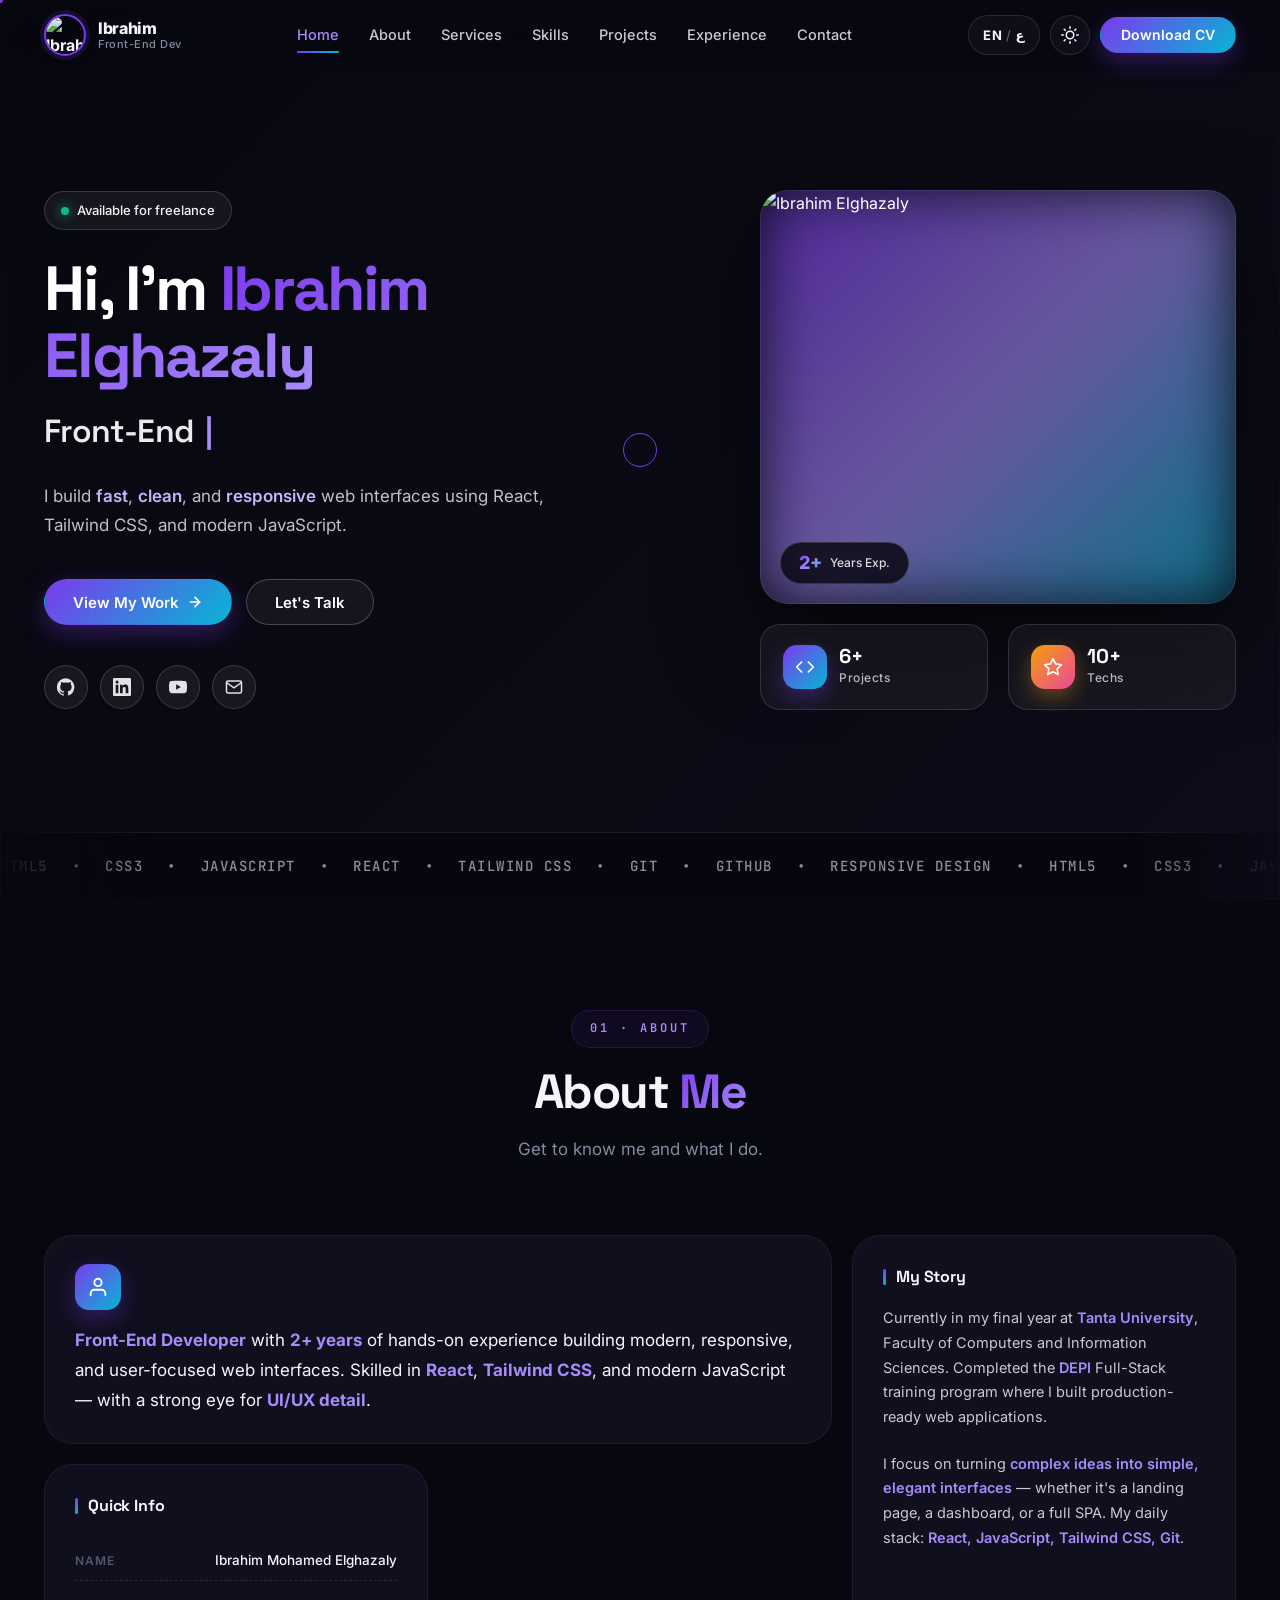
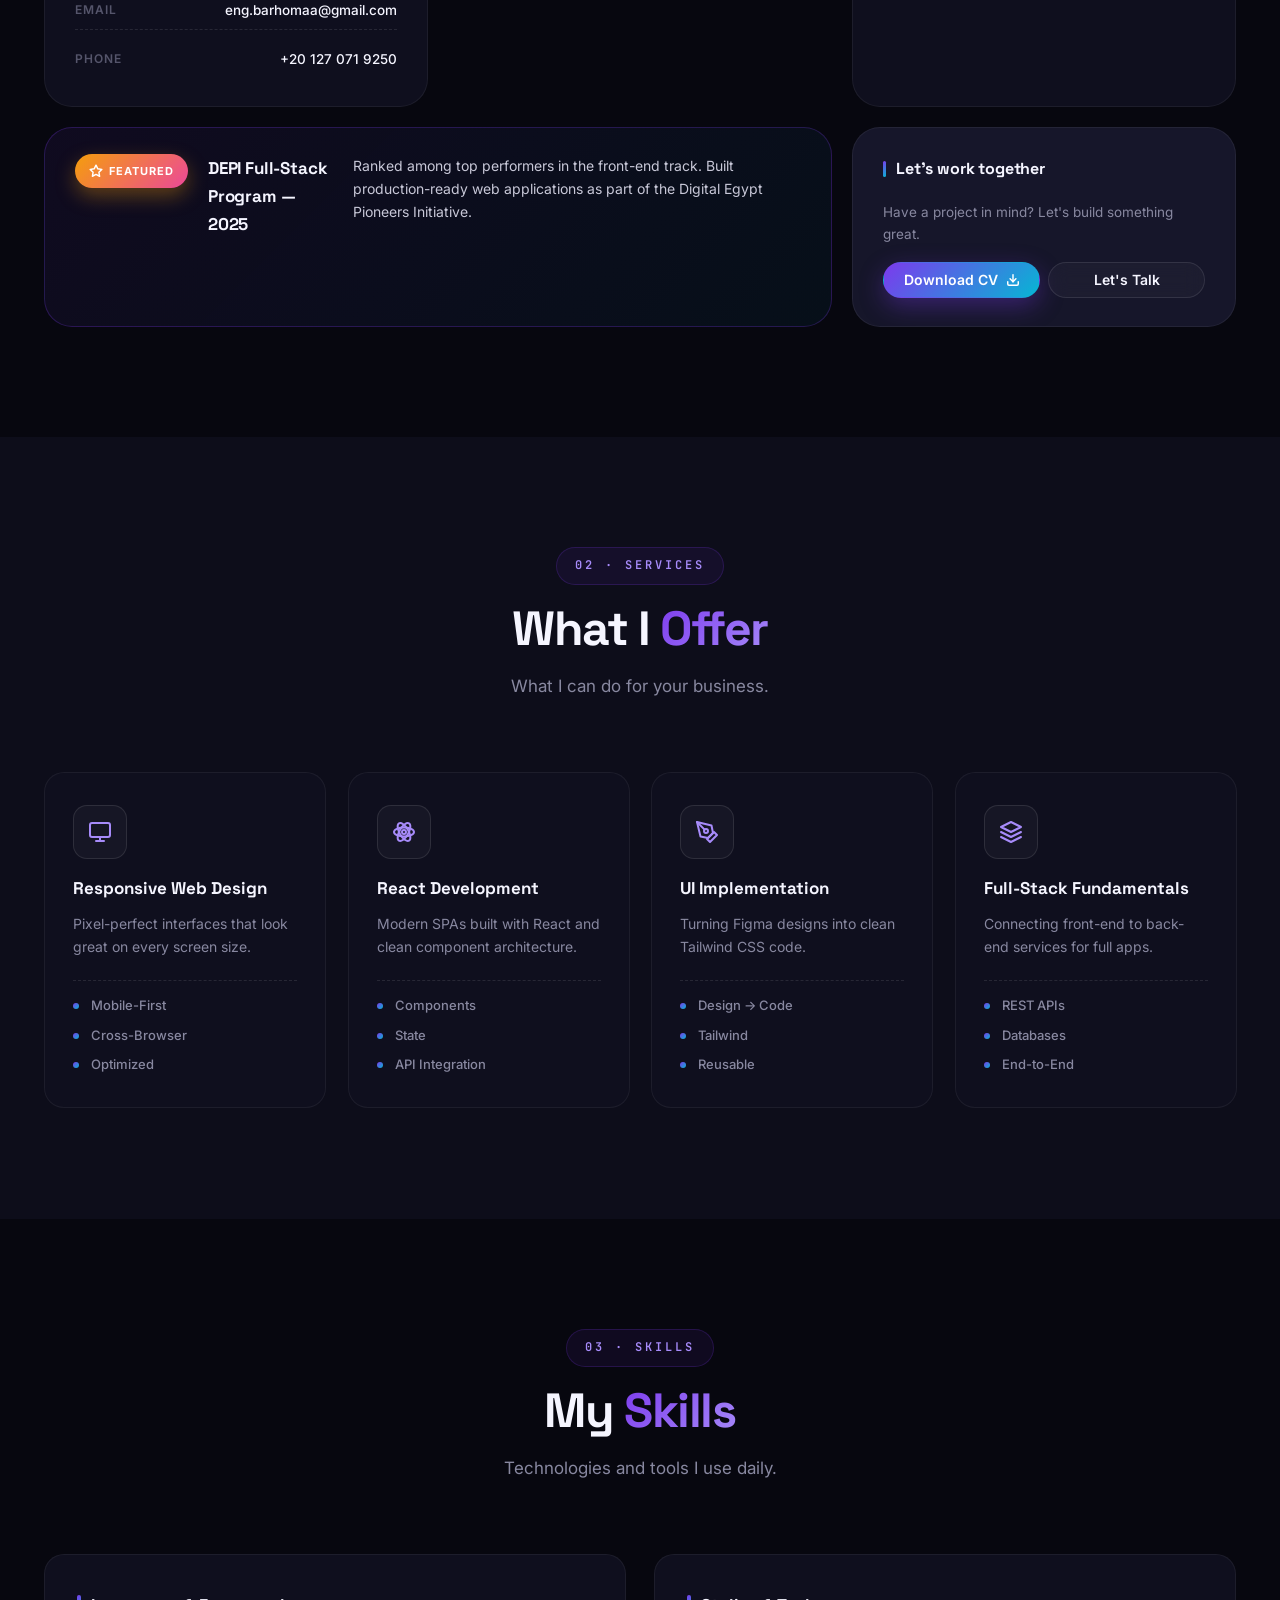
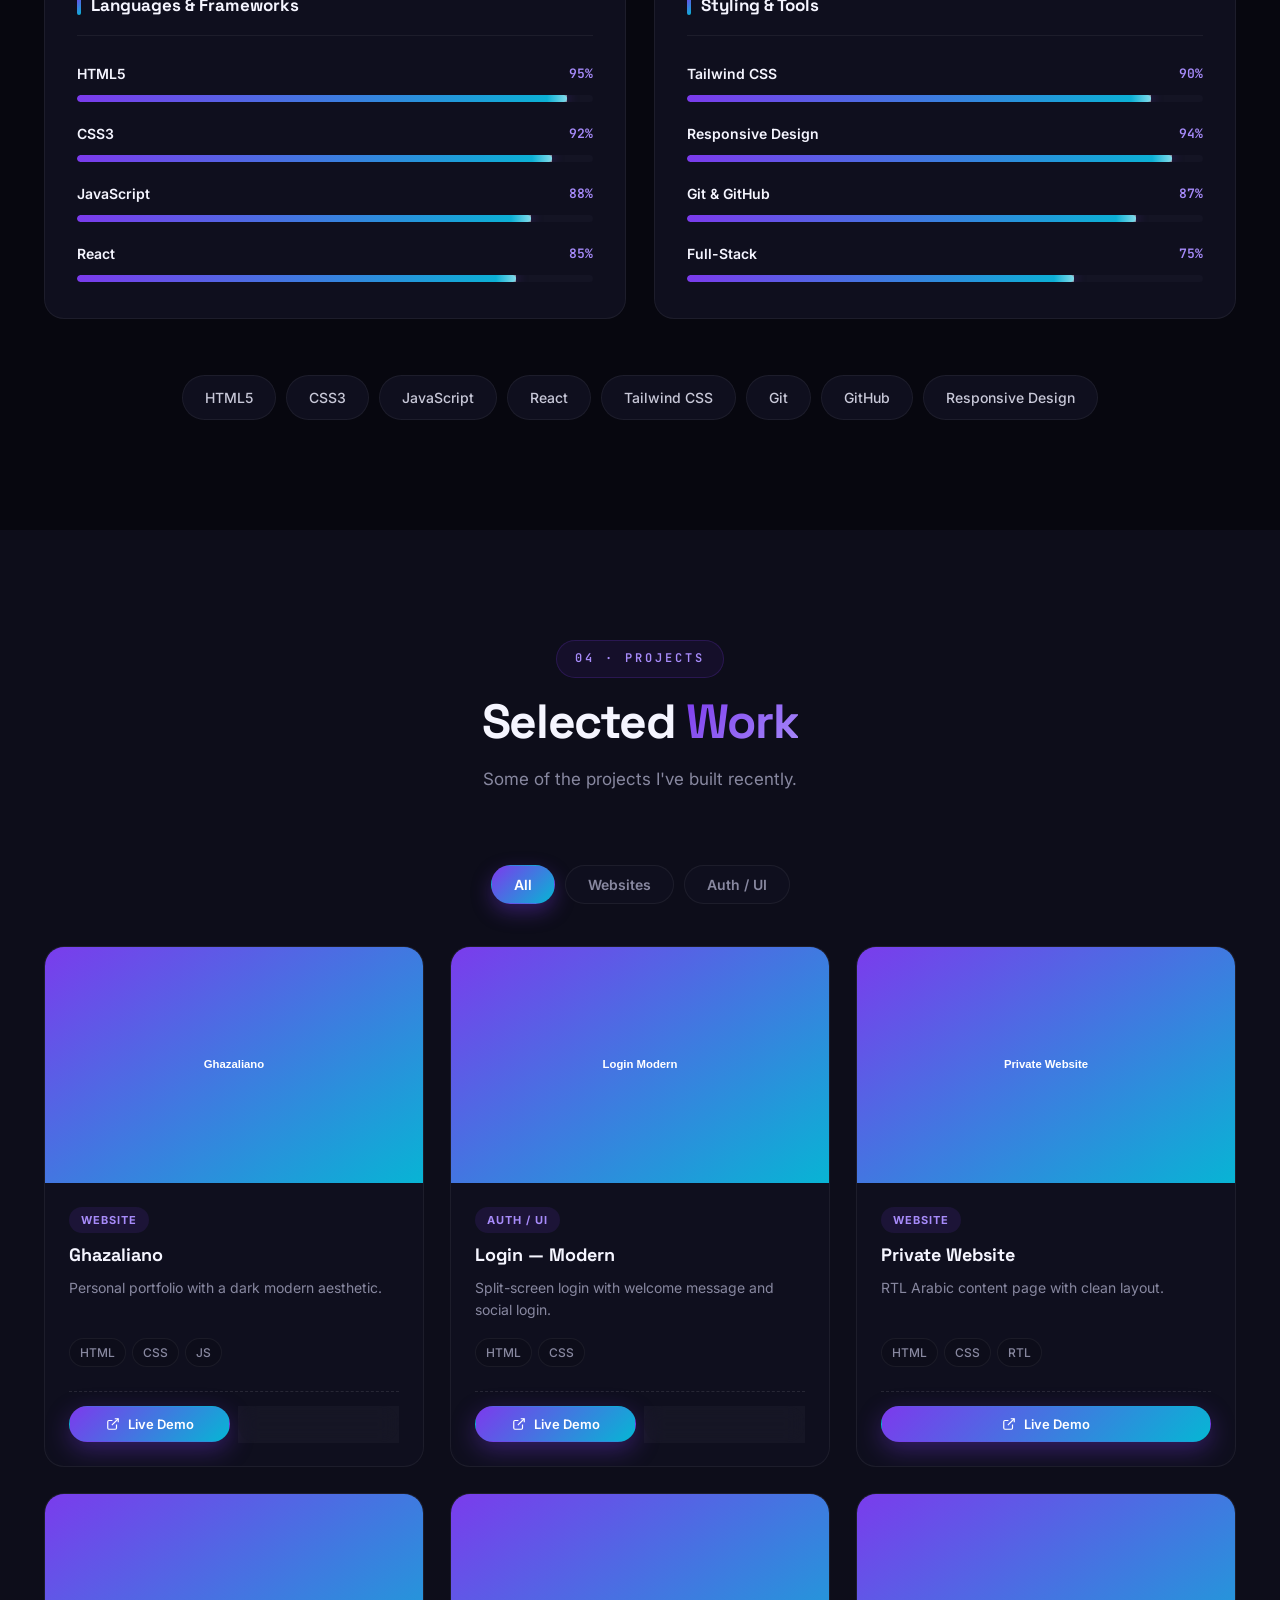
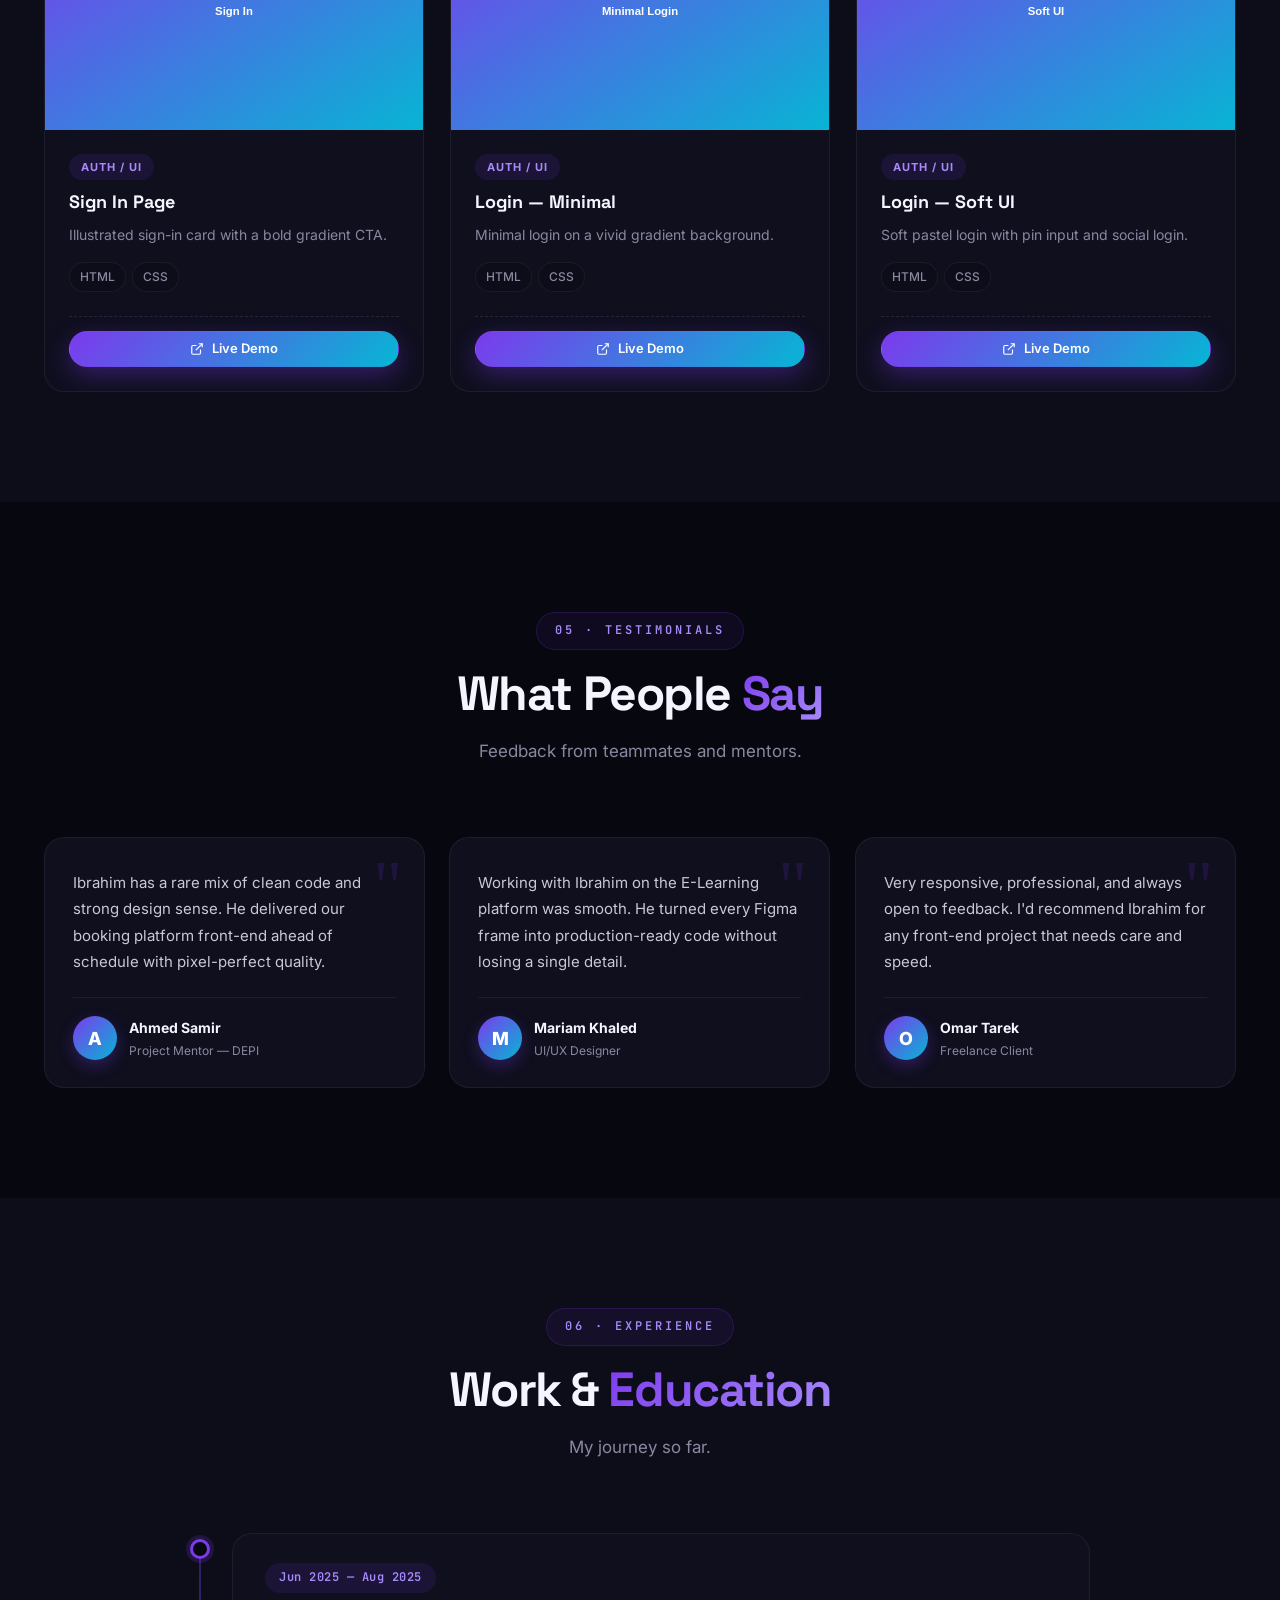
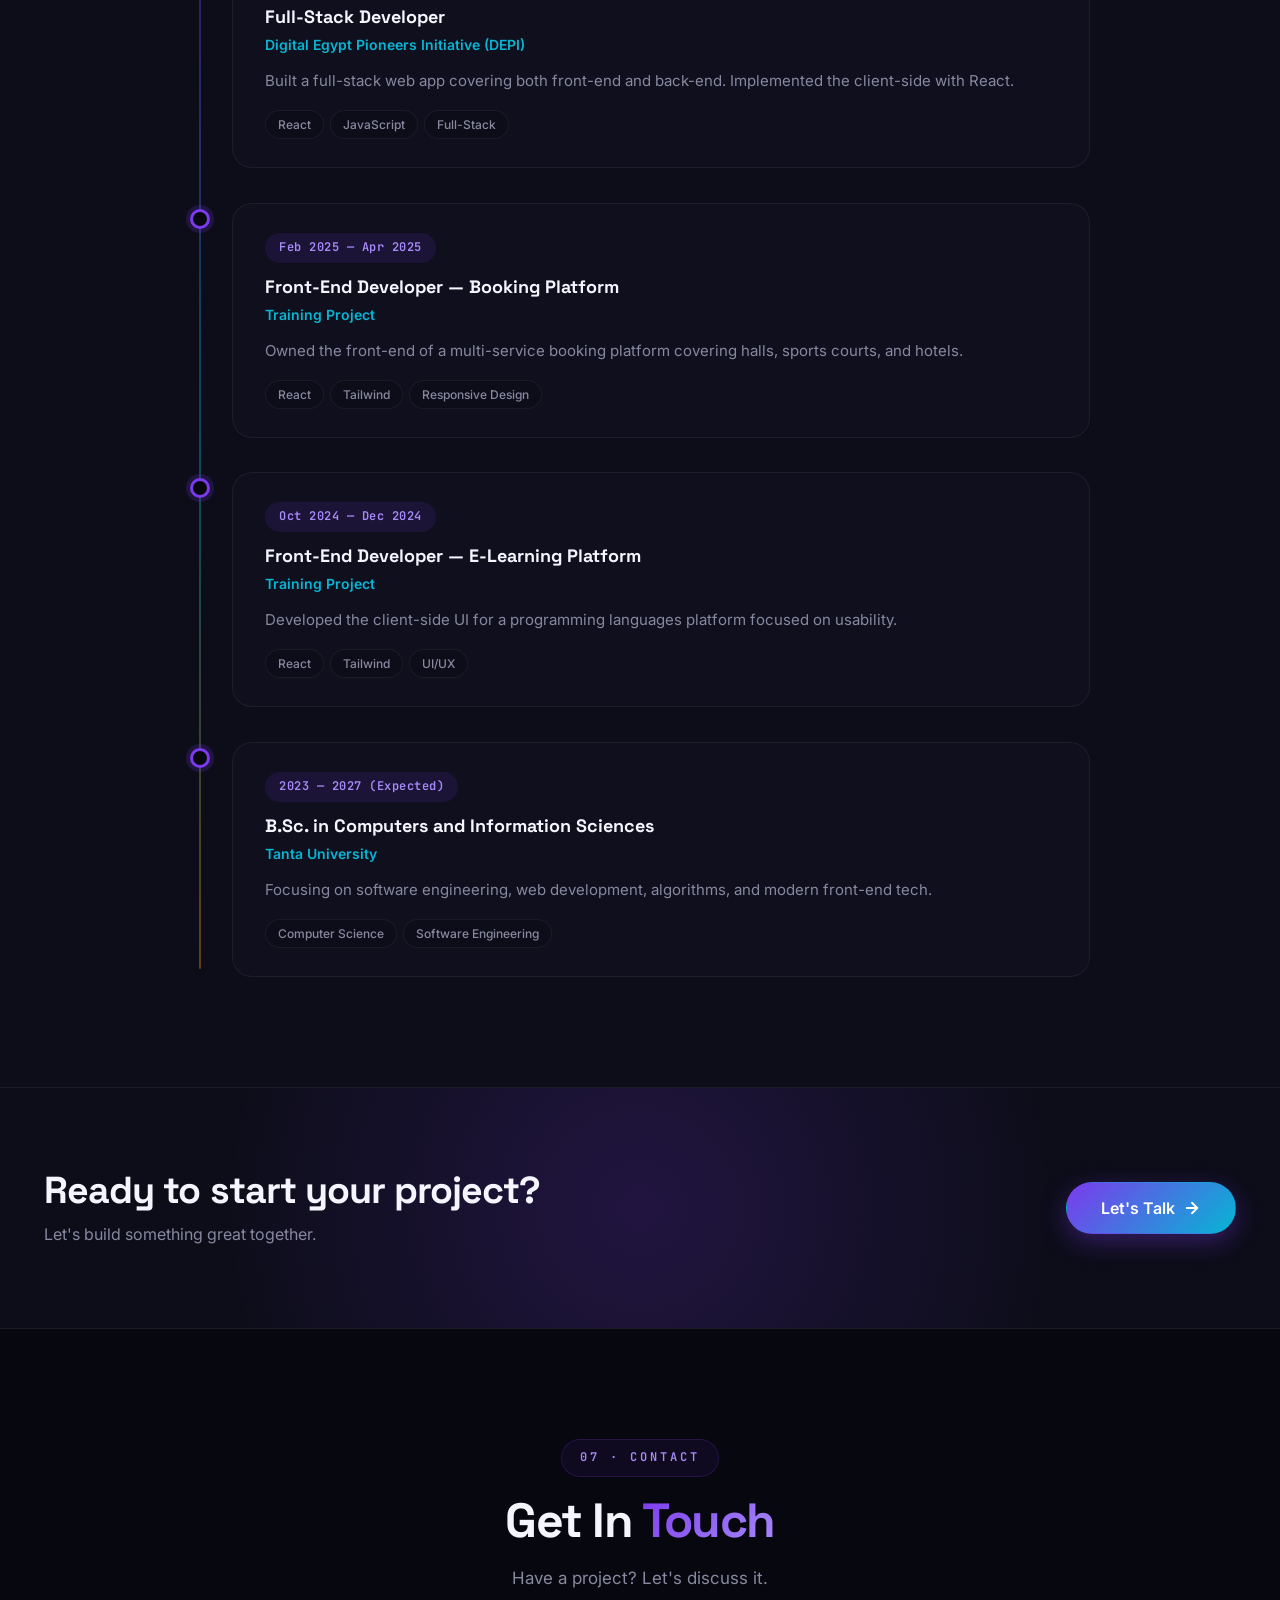
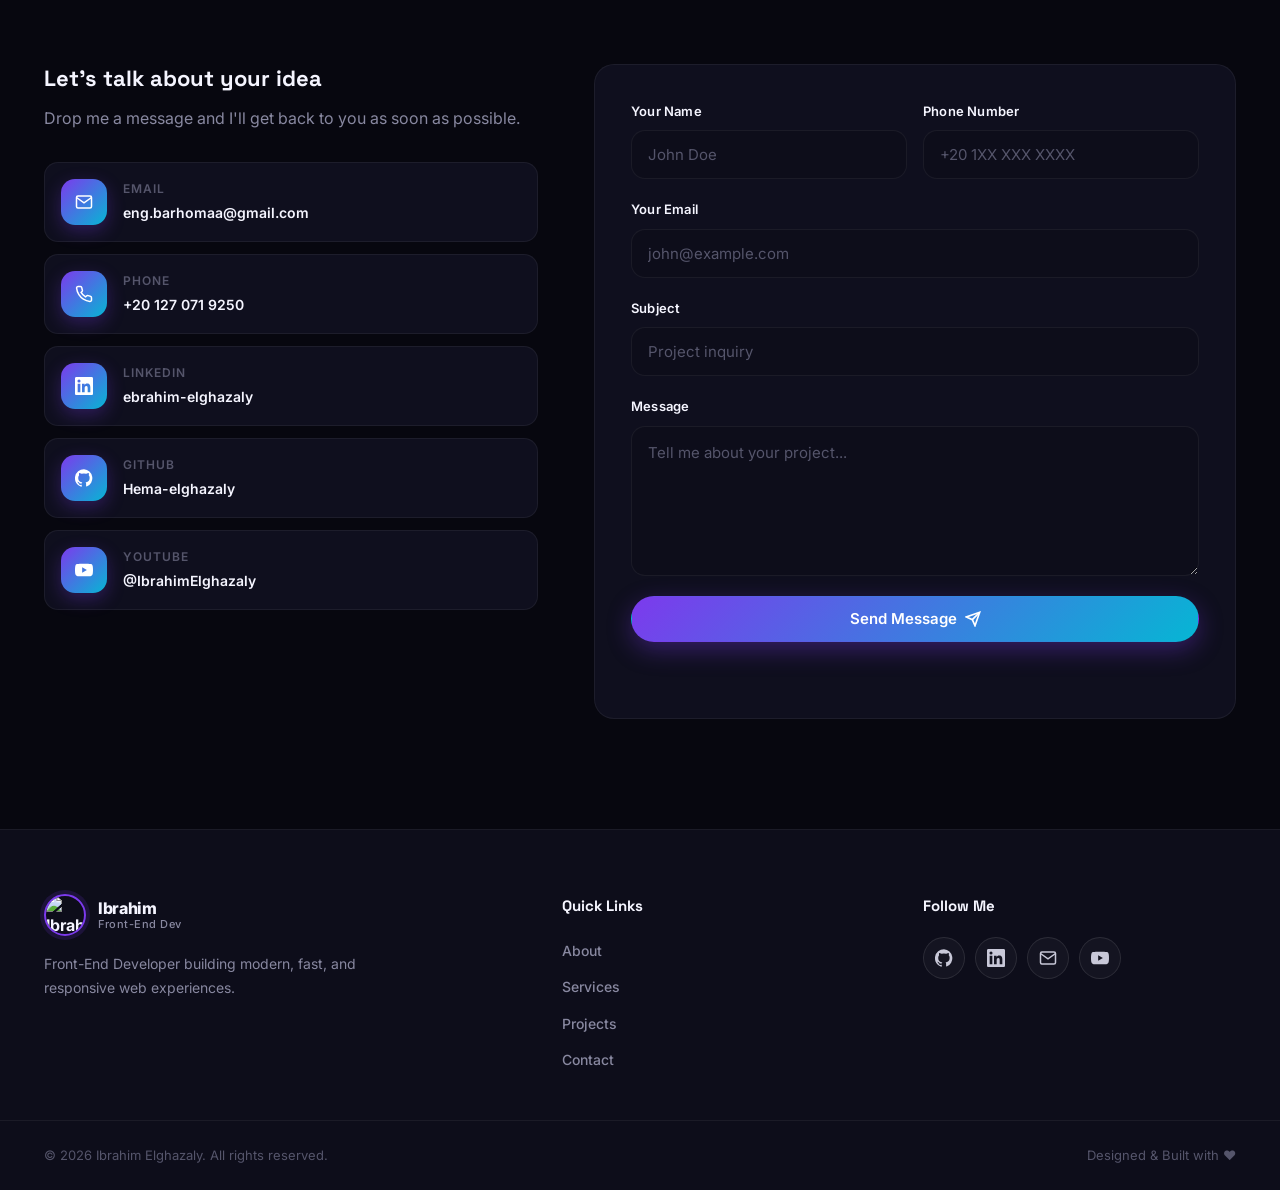
==== commit 5ccd41fc: "📁 fix structure + ✨ v2.0" ====
--- a/index.html
+++ b/index.html
@@ -6,9 +6,44 @@
     <title>Ibrahim Elghazaly — Front-End Developer</title>
     <meta name="description" content="Front-End Developer with 2+ years of experience building modern, responsive web interfaces using React, Tailwind CSS, and JavaScript.">
     <meta name="author" content="Ibrahim Mohamed Elghazaly">
-
-    <link rel="icon" type="image/jpeg" href="assets/images/profile.jpg">
-    <link rel="apple-touch-icon" href="assets/images/profile.jpg">
+    <meta name="theme-color" content="#7c3aed">
+
+    <!-- Open Graph -->
+    <meta property="og:type" content="website">
+    <meta property="og:title" content="Ibrahim Elghazaly — Front-End Developer">
+    <meta property="og:description" content="Building fast, clean, and responsive web interfaces with React & Tailwind CSS.">
+    <meta property="og:url" content="https://elghazaly-web.netlify.app/">
+    <meta property="og:image" content="https://elghazaly-web.netlify.app/assets/images/og-cover.jpg">
+    <meta property="og:locale" content="en_US">
+    <meta property="og:locale:alternate" content="ar_EG">
+
+    <!-- Twitter -->
+    <meta name="twitter:card" content="summary_large_image">
+    <meta name="twitter:title" content="Ibrahim Elghazaly — Front-End Developer">
+    <meta name="twitter:description" content="Building fast, clean, and responsive web interfaces.">
+    <meta name="twitter:image" content="https://elghazaly-web.netlify.app/assets/images/og-cover.jpg">
+
+    <link rel="icon" type="image/webp" href="assets/images/profile.webp">
+    <link rel="apple-touch-icon" href="assets/images/profile.webp">
+
+    <!-- JSON-LD Schema -->
+    <script type="application/ld+json">
+    {
+      "@context": "https://schema.org",
+      "@type": "Person",
+      "name": "Ibrahim Mohamed Elghazaly",
+      "jobTitle": "Front-End Developer",
+      "url": "https://elghazaly-web.netlify.app/",
+      "email": "eng.barhomaa@gmail.com",
+      "address": { "@type": "PostalAddress", "addressLocality": "El Santa, Gharbia", "addressCountry": "EG" },
+      "sameAs": [
+        "https://github.com/Hema-elghazaly",
+        "https://linkedin.com/in/ebrahim-elghazaly-a34795349",
+        "https://www.youtube.com/channel/UCPDiJfqsEA3Z6h_omiqhSbQ"
+      ],
+      "knowsAbout": ["React", "Tailwind CSS", "JavaScript", "HTML5", "CSS3", "Responsive Design"]
+    }
+    </script>
 
     <script>
         (function () {
@@ -22,11 +57,28 @@
 
     <link rel="preconnect" href="https://fonts.googleapis.com">
     <link rel="preconnect" href="https://fonts.gstatic.com" crossorigin>
+    <link rel="preconnect" href="https://formspree.io">
     <link href="https://fonts.googleapis.com/css2?family=Cairo:wght@400;500;600;700;800;900&family=Inter:wght@300;400;500;600;700;800;900&family=JetBrains+Mono:wght@400;500;600&family=Space+Grotesk:wght@400;500;600;700&display=swap" rel="stylesheet">
-
     <link rel="stylesheet" href="style.css">
+    <link rel="stylesheet" href="enhancements.css">
 </head>
 <body>
+
+    <!-- Loading Screen
+    <div class="loader" id="loader" aria-hidden="true">
+        <div class="loader-logo">
+            <span>IE</span>
+            <div class="loader-ring"></div>
+        </div>
+        <div class="loader-bar"><div class="loader-progress"></div></div>
+    </div> -->
+
+    <!-- Custom Cursor (Desktop only) -->
+    <div class="cursor-dot" id="cursorDot" aria-hidden="true"></div>
+    <div class="cursor-ring" id="cursorRing" aria-hidden="true"></div>
+
+    <!-- Scroll Progress -->
+    <div class="scroll-progress" id="scrollProgress" aria-hidden="true"></div>
 
     <!-- Ambient Background -->
     <div class="ambient-bg" aria-hidden="true">
@@ -43,7 +95,7 @@
         <div class="container nav-inner">
             <a href="#home" class="brand" aria-label="Home">
                 <span class="brand-avatar">
-                    <img src="assets/images/profile.jpg" alt="Ibrahim">
+                    <img src="assets/images/port.webp" alt="Ibrahim" width="42" height="42">
                 </span>
                 <span class="brand-text">
                     <strong>Ibrahim</strong>
@@ -51,7 +103,7 @@
                 </span>
             </a>
 
-            <nav class="nav" id="nav">
+            <nav class="nav" id="nav" aria-label="Main navigation">
                 <a href="#home"       class="nav-link is-active" data-i18n="nav.home">Home</a>
                 <a href="#about"      class="nav-link" data-i18n="nav.about">About</a>
                 <a href="#services"   class="nav-link" data-i18n="nav.services">Services</a>
@@ -81,11 +133,9 @@
                     </svg>
                 </button>
 
-                <a href="assets/cv/Ibrahim-Elghazaly-CV.pdf" download class="btn btn-primary btn-sm nav-cv" data-i18n="nav.cv">
-                    Download CV
-                </a>
-
-                <button class="burger" id="burger" aria-label="Menu">
+                <a href="assets/cv/Ibrahim-Elghazaly-CV.pdf" download class="btn btn-primary btn-sm nav-cv" data-i18n="nav.cv">Download CV</a>
+
+                <button class="burger" id="burger" aria-label="Menu" aria-expanded="false" aria-controls="nav">
                     <span></span><span></span><span></span>
                 </button>
             </div>
@@ -93,16 +143,15 @@
     </header>
 
     <!-- ============================================================
-         HERO — Bento Style
+         HERO
     ============================================================ -->
     <section class="hero" id="home">
         <div class="hero-bg">
-            <img src="assets/images/web-background.jpg" alt="" class="hero-bg-img">
+            <img src="assets/images/web-background.webp" alt="" class="hero-bg-img" fetchpriority="high">
             <div class="hero-bg-overlay"></div>
         </div>
 
         <div class="container hero-inner">
-
             <div class="hero-main">
                 <div class="hero-badge">
                     <span class="badge-dot"></span>
@@ -114,18 +163,20 @@
                     <span class="grad">Ibrahim Elghazaly</span>
                 </h1>
 
-                <h2 class="hero-role" data-i18n="hero.role">Front-End Developer</h2>
+                <h2 class="hero-role">
+                    <span class="typewriter" data-i18n="hero.role">Front-End Developer</span>
+                </h2>
 
                 <p class="hero-lead" data-i18n-html="hero.lead">
                     I build <strong>fast</strong>, <strong>clean</strong>, and <strong>responsive</strong> web interfaces using React, Tailwind CSS, and modern JavaScript.
                 </p>
 
                 <div class="hero-cta">
-                    <a href="#projects" class="btn btn-primary">
+                    <a href="#projects" class="btn btn-primary magnetic">
                         <span data-i18n="hero.cta1">View My Work</span>
                         <svg width="16" height="16" viewBox="0 0 24 24" fill="none" stroke="currentColor" stroke-width="2.5" stroke-linecap="round" stroke-linejoin="round"><line x1="5" y1="12" x2="19" y2="12"/><polyline points="12 5 19 12 12 19"/></svg>
                     </a>
-                    <a href="#contact" class="btn btn-ghost" data-i18n="hero.cta2">Let's Talk</a>
+                    <a href="#contact" class="btn btn-ghost magnetic" data-i18n="hero.cta2">Let's Talk</a>
                 </div>
 
                 <div class="hero-social">
@@ -146,7 +197,7 @@
 
             <div class="hero-side">
                 <div class="hero-photo-card">
-                    <img src="assets/images/profile.jpg" alt="Ibrahim Elghazaly">
+                    <img src="assets/images/port.webp" alt="Ibrahim Elghazaly" width="480" height="480" fetchpriority="high">
                     <div class="hero-photo-badge">
                         <span class="badge-num">2+</span>
                         <span class="badge-txt" data-i18n="hero.years">Years Exp.</span>
@@ -155,56 +206,40 @@
 
                 <div class="hero-stat-card">
                     <div class="stat-icon">
-                        <svg width="20" height="20" viewBox="0 0 24 24" fill="none" stroke="currentColor" stroke-width="2" stroke-linecap="round" stroke-linejoin="round">
-                            <polyline points="16 18 22 12 16 6"/>
-                            <polyline points="8 6 2 12 8 18"/>
-                        </svg>
+                        <svg width="20" height="20" viewBox="0 0 24 24" fill="none" stroke="currentColor" stroke-width="2" stroke-linecap="round" stroke-linejoin="round"><polyline points="16 18 22 12 16 6"/><polyline points="8 6 2 12 8 18"/></svg>
                     </div>
                     <div class="stat-info">
-                        <strong>6+</strong>
+                        <strong class="counter" data-target="6">0</strong>
                         <span data-i18n="hero.projects">Projects</span>
                     </div>
                 </div>
 
                 <div class="hero-stat-card">
                     <div class="stat-icon gold">
-                        <svg width="20" height="20" viewBox="0 0 24 24" fill="none" stroke="currentColor" stroke-width="2" stroke-linecap="round" stroke-linejoin="round">
-                            <polygon points="12 2 15.09 8.26 22 9.27 17 14.14 18.18 21.02 12 17.77 5.82 21.02 7 14.14 2 9.27 8.91 8.26 12 2"/>
-                        </svg>
+                        <svg width="20" height="20" viewBox="0 0 24 24" fill="none" stroke="currentColor" stroke-width="2" stroke-linecap="round" stroke-linejoin="round"><polygon points="12 2 15.09 8.26 22 9.27 17 14.14 18.18 21.02 12 17.77 5.82 21.02 7 14.14 2 9.27 8.91 8.26 12 2"/></svg>
                     </div>
                     <div class="stat-info">
-                        <strong>10+</strong>
+                        <strong class="counter" data-target="10">0</strong>
                         <span data-i18n="hero.techs">Techs</span>
                     </div>
                 </div>
             </div>
-
         </div>
 
         <div class="hero-marquee">
             <div class="marquee-track">
-                <span>HTML5</span><span>•</span>
-                <span>CSS3</span><span>•</span>
-                <span>JavaScript</span><span>•</span>
-                <span>React</span><span>•</span>
-                <span>Tailwind CSS</span><span>•</span>
-                <span>Git</span><span>•</span>
-                <span>GitHub</span><span>•</span>
-                <span>Responsive Design</span><span>•</span>
-                <span>HTML5</span><span>•</span>
-                <span>CSS3</span><span>•</span>
-                <span>JavaScript</span><span>•</span>
-                <span>React</span><span>•</span>
-                <span>Tailwind CSS</span><span>•</span>
-                <span>Git</span><span>•</span>
-                <span>GitHub</span><span>•</span>
-                <span>Responsive Design</span><span>•</span>
+                <span>HTML5</span><span>•</span><span>CSS3</span><span>•</span><span>JavaScript</span><span>•</span>
+                <span>React</span><span>•</span><span>Tailwind CSS</span><span>•</span><span>Git</span><span>•</span>
+                <span>GitHub</span><span>•</span><span>Responsive Design</span><span>•</span>
+                <span>HTML5</span><span>•</span><span>CSS3</span><span>•</span><span>JavaScript</span><span>•</span>
+                <span>React</span><span>•</span><span>Tailwind CSS</span><span>•</span><span>Git</span><span>•</span>
+                <span>GitHub</span><span>•</span><span>Responsive Design</span><span>•</span>
             </div>
         </div>
     </section>
 
     <!-- ============================================================
-         ABOUT
+         ABOUT (same as yours)
     ============================================================ -->
     <section class="section" id="about">
         <div class="container">
@@ -218,71 +253,41 @@
             </div>
 
             <div class="about-bento">
-
-                <!-- Lead Card -->
                 <div class="bento-card bento-lead">
                     <div class="bento-icon">
-                        <svg width="22" height="22" viewBox="0 0 24 24" fill="none" stroke="currentColor" stroke-width="2" stroke-linecap="round" stroke-linejoin="round">
-                            <path d="M20 21v-2a4 4 0 0 0-4-4H8a4 4 0 0 0-4 4v2"/>
-                            <circle cx="12" cy="7" r="4"/>
-                        </svg>
+                        <svg width="22" height="22" viewBox="0 0 24 24" fill="none" stroke="currentColor" stroke-width="2" stroke-linecap="round" stroke-linejoin="round"><path d="M20 21v-2a4 4 0 0 0-4-4H8a4 4 0 0 0-4 4v2"/><circle cx="12" cy="7" r="4"/></svg>
                     </div>
                     <p class="about-lead" data-i18n-html="about.lead">
                         <strong>Front-End Developer</strong> with <strong>2+ years</strong> of hands-on experience building modern, responsive, and user-focused web interfaces. Skilled in <strong>React</strong>, <strong>Tailwind CSS</strong>, and modern JavaScript — with a strong eye for <strong>UI/UX detail</strong>.
                     </p>
                 </div>
 
-                <!-- Bio Card -->
                 <div class="bento-card bento-bio">
                     <h3 class="bento-title" data-i18n="about.bioTitle">My Story</h3>
-                    <p data-i18n-html="about.p2">
-                        Currently in my final year at <strong>Tanta University</strong>, Faculty of Computers and Information Sciences. Completed the <strong>DEPI</strong> Full-Stack training program where I built production-ready web applications.
-                    </p>
-                    <p data-i18n-html="about.p3">
-                        I focus on turning <strong>complex ideas into simple, elegant interfaces</strong> — whether it's a landing page, a dashboard, or a full SPA. My daily stack: <strong>React, JavaScript, Tailwind CSS, Git</strong>.
-                    </p>
-                </div>
-
-                <!-- Info Card -->
+                    <p data-i18n-html="about.p2">Currently in my final year at <strong>Tanta University</strong>, Faculty of Computers and Information Sciences. Completed the <strong>DEPI</strong> Full-Stack training program where I built production-ready web applications.</p>
+                    <p data-i18n-html="about.p3">I focus on turning <strong>complex ideas into simple, elegant interfaces</strong> — whether it's a landing page, a dashboard, or a full SPA. My daily stack: <strong>React, JavaScript, Tailwind CSS, Git</strong>.</p>
+                </div>
+
                 <div class="bento-card bento-info">
                     <h3 class="bento-title" data-i18n="about.infoTitle">Quick Info</h3>
                     <ul class="info-list">
-                        <li>
-                            <span class="info-k" data-i18n="about.k.name">Name</span>
-                            <span class="info-v">Ibrahim Mohamed Elghazaly</span>
-                        </li>
-                        <li>
-                            <span class="info-k" data-i18n="about.k.location">Location</span>
-                            <span class="info-v" data-i18n="about.v.location">El Santa, Gharbia, Egypt</span>
-                        </li>
-                        <li>
-                            <span class="info-k" data-i18n="about.k.email">Email</span>
-                            <span class="info-v">eng.barhomaa@gmail.com</span>
-                        </li>
-                        <li>
-                            <span class="info-k" data-i18n="about.k.phone">Phone</span>
-                            <span class="info-v" dir="ltr">+20 127 071 9250</span>
-                        </li>
+                        <li><span class="info-k" data-i18n="about.k.name">Name</span><span class="info-v">Ibrahim Mohamed Elghazaly</span></li>
+                        <li><span class="info-k" data-i18n="about.k.email">Email</span><span class="info-v">eng.barhomaa@gmail.com</span></li>
+                        <li><span class="info-k" data-i18n="about.k.phone">Phone</span><span class="info-v" dir="ltr">+20 127 071 9250</span></li>
                     </ul>
                 </div>
 
-                <!-- Featured Card -->
                 <div class="bento-card bento-featured">
                     <div class="featured-top">
                         <div class="featured-badge">
-                            <svg width="14" height="14" viewBox="0 0 24 24" fill="none" stroke="currentColor" stroke-width="2.5" stroke-linecap="round" stroke-linejoin="round">
-                                <polygon points="12 2 15.09 8.26 22 9.27 17 14.14 18.18 21.02 12 17.77 5.82 21.02 7 14.14 2 9.27 8.91 8.26 12 2"/>
-                            </svg>
+                            <svg width="14" height="14" viewBox="0 0 24 24" fill="none" stroke="currentColor" stroke-width="2.5" stroke-linecap="round" stroke-linejoin="round"><polygon points="12 2 15.09 8.26 22 9.27 17 14.14 18.18 21.02 12 17.77 5.82 21.02 7 14.14 2 9.27 8.91 8.26 12 2"/></svg>
                             <span data-i18n="about.featured.tag">Featured</span>
                         </div>
                     </div>
-                    <h4 class="featured-title" data-i18n="about.featured.title">DEPI Full-Stack Program </h4>
-                    <p class="featured-desc" data-i18n="about.featured.desc">
-                        Ranked among top performers in the front-end track. Built production-ready web applications as part of the Digital Egypt Pioneers Initiative.
-                    </p>
-                </div>
-
-                <!-- CTA Card -->
+                    <h4 class="featured-title" data-i18n="about.featured.title">DEPI Full-Stack Program</h4>
+                    <p class="featured-desc" data-i18n="about.featured.desc">Ranked among top performers in the front-end track. Built production-ready web applications as part of the Digital Egypt Pioneers Initiative.</p>
+                </div>
+
                 <div class="bento-card bento-cta">
                     <h3 class="bento-title" data-i18n="about.ctaTitle">Let's work together</h3>
                     <p data-i18n="about.ctaDesc">Have a project in mind? Let's build something great.</p>
@@ -294,13 +299,12 @@
                         <a href="#contact" class="btn btn-ghost btn-sm" data-i18n="about.ctaBtn">Let's Talk</a>
                     </div>
                 </div>
-
             </div>
         </div>
     </section>
 
     <!-- ============================================================
-         SERVICES
+         SERVICES (same as yours)
     ============================================================ -->
     <section class="section section-alt" id="services">
         <div class="container">
@@ -315,13 +319,7 @@
 
             <div class="services-grid">
                 <article class="service-card">
-                    <div class="srv-icon">
-                        <svg width="24" height="24" viewBox="0 0 24 24" fill="none" stroke="currentColor" stroke-width="2" stroke-linecap="round" stroke-linejoin="round">
-                            <rect x="2" y="3" width="20" height="14" rx="2"/>
-                            <line x1="8" y1="21" x2="16" y2="21"/>
-                            <line x1="12" y1="17" x2="12" y2="21"/>
-                        </svg>
-                    </div>
+                    <div class="srv-icon"><svg width="24" height="24" viewBox="0 0 24 24" fill="none" stroke="currentColor" stroke-width="2" stroke-linecap="round" stroke-linejoin="round"><rect x="2" y="3" width="20" height="14" rx="2"/><line x1="8" y1="21" x2="16" y2="21"/><line x1="12" y1="17" x2="12" y2="21"/></svg></div>
                     <h3 data-i18n="services.s1.t">Responsive Web Design</h3>
                     <p data-i18n="services.s1.d">Pixel-perfect interfaces that look great on every screen size.</p>
                     <ul class="srv-list">
@@ -332,14 +330,7 @@
                 </article>
 
                 <article class="service-card">
-                    <div class="srv-icon">
-                        <svg width="24" height="24" viewBox="0 0 24 24" fill="none" stroke="currentColor" stroke-width="2" stroke-linecap="round" stroke-linejoin="round">
-                            <circle cx="12" cy="12" r="2"/>
-                            <ellipse cx="12" cy="12" rx="10" ry="4.5"/>
-                            <ellipse cx="12" cy="12" rx="10" ry="4.5" transform="rotate(60 12 12)"/>
-                            <ellipse cx="12" cy="12" rx="10" ry="4.5" transform="rotate(120 12 12)"/>
-                        </svg>
-                    </div>
+                    <div class="srv-icon"><svg width="24" height="24" viewBox="0 0 24 24" fill="none" stroke="currentColor" stroke-width="2" stroke-linecap="round" stroke-linejoin="round"><circle cx="12" cy="12" r="2"/><ellipse cx="12" cy="12" rx="10" ry="4.5"/><ellipse cx="12" cy="12" rx="10" ry="4.5" transform="rotate(60 12 12)"/><ellipse cx="12" cy="12" rx="10" ry="4.5" transform="rotate(120 12 12)"/></svg></div>
                     <h3 data-i18n="services.s2.t">React Development</h3>
                     <p data-i18n="services.s2.d">Modern SPAs built with React and clean component architecture.</p>
                     <ul class="srv-list">
@@ -350,14 +341,7 @@
                 </article>
 
                 <article class="service-card">
-                    <div class="srv-icon">
-                        <svg width="24" height="24" viewBox="0 0 24 24" fill="none" stroke="currentColor" stroke-width="2" stroke-linecap="round" stroke-linejoin="round">
-                            <path d="M12 19l7-7 3 3-7 7-3-3z"/>
-                            <path d="M18 13l-1.5-7.5L2 2l3.5 14.5L13 18l5-5z"/>
-                            <path d="M2 2l7.586 7.586"/>
-                            <circle cx="11" cy="11" r="2"/>
-                        </svg>
-                    </div>
+                    <div class="srv-icon"><svg width="24" height="24" viewBox="0 0 24 24" fill="none" stroke="currentColor" stroke-width="2" stroke-linecap="round" stroke-linejoin="round"><path d="M12 19l7-7 3 3-7 7-3-3z"/><path d="M18 13l-1.5-7.5L2 2l3.5 14.5L13 18l5-5z"/><path d="M2 2l7.586 7.586"/><circle cx="11" cy="11" r="2"/></svg></div>
                     <h3 data-i18n="services.s3.t">UI Implementation</h3>
                     <p data-i18n="services.s3.d">Turning Figma designs into clean Tailwind CSS code.</p>
                     <ul class="srv-list">
@@ -368,13 +352,7 @@
                 </article>
 
                 <article class="service-card">
-                    <div class="srv-icon">
-                        <svg width="24" height="24" viewBox="0 0 24 24" fill="none" stroke="currentColor" stroke-width="2" stroke-linecap="round" stroke-linejoin="round">
-                            <path d="M12 2L2 7l10 5 10-5-10-5z"/>
-                            <polyline points="2 17 12 22 22 17"/>
-                            <polyline points="2 12 12 17 22 12"/>
-                        </svg>
-                    </div>
+                    <div class="srv-icon"><svg width="24" height="24" viewBox="0 0 24 24" fill="none" stroke="currentColor" stroke-width="2" stroke-linecap="round" stroke-linejoin="round"><path d="M12 2L2 7l10 5 10-5-10-5z"/><polyline points="2 17 12 22 22 17"/><polyline points="2 12 12 17 22 12"/></svg></div>
                     <h3 data-i18n="services.s4.t">Full-Stack Fundamentals</h3>
                     <p data-i18n="services.s4.d">Connecting front-end to back-end services for full apps.</p>
                     <ul class="srv-list">
@@ -388,7 +366,7 @@
     </section>
 
     <!-- ============================================================
-         SKILLS
+         SKILLS (same as yours)
     ============================================================ -->
     <section class="section" id="skills">
         <div class="container">
@@ -406,19 +384,19 @@
                     <h3 class="panel-title" data-i18n="skills.p1">Languages & Frameworks</h3>
                     <div class="skill-item">
                         <div class="skill-top"><span>HTML5</span><span>95%</span></div>
-                        <div class="skill-track"><div class="skill-fill" data-w="95"></div></div>
+                        <div class="skill-track" role="progressbar" aria-valuenow="95" aria-valuemin="0" aria-valuemax="100"><div class="skill-fill" data-w="95"></div></div>
                     </div>
                     <div class="skill-item">
                         <div class="skill-top"><span>CSS3</span><span>92%</span></div>
-                        <div class="skill-track"><div class="skill-fill" data-w="92"></div></div>
+                        <div class="skill-track" role="progressbar" aria-valuenow="92" aria-valuemin="0" aria-valuemax="100"><div class="skill-fill" data-w="92"></div></div>
                     </div>
                     <div class="skill-item">
                         <div class="skill-top"><span>JavaScript</span><span>88%</span></div>
-                        <div class="skill-track"><div class="skill-fill" data-w="88"></div></div>
+                        <div class="skill-track" role="progressbar" aria-valuenow="88" aria-valuemin="0" aria-valuemax="100"><div class="skill-fill" data-w="88"></div></div>
                     </div>
                     <div class="skill-item">
                         <div class="skill-top"><span>React</span><span>85%</span></div>
-                        <div class="skill-track"><div class="skill-fill" data-w="85"></div></div>
+                        <div class="skill-track" role="progressbar" aria-valuenow="85" aria-valuemin="0" aria-valuemax="100"><div class="skill-fill" data-w="85"></div></div>
                     </div>
                 </div>
 
@@ -426,38 +404,33 @@
                     <h3 class="panel-title" data-i18n="skills.p2">Styling & Tools</h3>
                     <div class="skill-item">
                         <div class="skill-top"><span>Tailwind CSS</span><span>90%</span></div>
-                        <div class="skill-track"><div class="skill-fill" data-w="90"></div></div>
+                        <div class="skill-track" role="progressbar" aria-valuenow="90" aria-valuemin="0" aria-valuemax="100"><div class="skill-fill" data-w="90"></div></div>
                     </div>
                     <div class="skill-item">
                         <div class="skill-top"><span data-i18n="skills.resp">Responsive Design</span><span>94%</span></div>
-                        <div class="skill-track"><div class="skill-fill" data-w="94"></div></div>
+                        <div class="skill-track" role="progressbar" aria-valuenow="94" aria-valuemin="0" aria-valuemax="100"><div class="skill-fill" data-w="94"></div></div>
                     </div>
                     <div class="skill-item">
                         <div class="skill-top"><span>Git & GitHub</span><span>87%</span></div>
-                        <div class="skill-track"><div class="skill-fill" data-w="87"></div></div>
+                        <div class="skill-track" role="progressbar" aria-valuenow="87" aria-valuemin="0" aria-valuemax="100"><div class="skill-fill" data-w="87"></div></div>
                     </div>
                     <div class="skill-item">
                         <div class="skill-top"><span data-i18n="skills.fs">Full-Stack</span><span>75%</span></div>
-                        <div class="skill-track"><div class="skill-fill" data-w="75"></div></div>
+                        <div class="skill-track" role="progressbar" aria-valuenow="75" aria-valuemin="0" aria-valuemax="100"><div class="skill-fill" data-w="75"></div></div>
                     </div>
                 </div>
             </div>
 
             <div class="tech-strip">
-                <span class="tech">HTML5</span>
-                <span class="tech">CSS3</span>
-                <span class="tech">JavaScript</span>
-                <span class="tech">React</span>
-                <span class="tech">Tailwind CSS</span>
-                <span class="tech">Git</span>
-                <span class="tech">GitHub</span>
-                <span class="tech" data-i18n="skills.resp">Responsive Design</span>
+                <span class="tech">HTML5</span><span class="tech">CSS3</span><span class="tech">JavaScript</span>
+                <span class="tech">React</span><span class="tech">Tailwind CSS</span><span class="tech">Git</span>
+                <span class="tech">GitHub</span><span class="tech" data-i18n="skills.resp">Responsive Design</span>
             </div>
         </div>
     </section>
 
     <!-- ============================================================
-         PROJECTS
+         PROJECTS (with filter + live/code buttons)
     ============================================================ -->
     <section class="section section-alt" id="projects">
         <div class="container">
@@ -470,17 +443,20 @@
                 <p class="sec-sub" data-i18n="projects.sub">Some of the projects I've built recently.</p>
             </div>
 
-            <div class="projects-grid">
-                <article class="project">
+            <!-- Filter -->
+            <div class="projects-filter" role="tablist">
+                <button class="filter-btn is-active" data-filter="all" data-i18n="filter.all">All</button>
+                <button class="filter-btn" data-filter="web" data-i18n="filter.web">Websites</button>
+                <button class="filter-btn" data-filter="ui" data-i18n="filter.ui">Auth / UI</button>
+            </div>
+
+            <div class="projects-grid" id="projectsGrid">
+                <article class="project" data-category="web">
                     <div class="project-cover">
-                        <img src="assets/images/projects/ghazaliano.jpg" alt="Ghazaliano" loading="lazy">
+                        <img src="assets/images/projects/ghazaliano.webp" alt="Ghazaliano" loading="lazy" width="600" height="375">
                         <div class="project-overlay">
                             <a href="https://hema-elghazaly.github.io/elghazaly-dev/" target="_blank" rel="noopener" class="project-view" aria-label="View project">
-                                <svg width="20" height="20" viewBox="0 0 24 24" fill="none" stroke="currentColor" stroke-width="2" stroke-linecap="round" stroke-linejoin="round">
-                                    <path d="M18 13v6a2 2 0 0 1-2 2H5a2 2 0 0 1-2-2V8a2 2 0 0 1 2-2h6"/>
-                                    <polyline points="15 3 21 3 21 9"/>
-                                    <line x1="10" y1="14" x2="21" y2="3"/>
-                                </svg>
+                                <svg width="20" height="20" viewBox="0 0 24 24" fill="none" stroke="currentColor" stroke-width="2" stroke-linecap="round" stroke-linejoin="round"><path d="M18 13v6a2 2 0 0 1-2 2H5a2 2 0 0 1-2-2V8a2 2 0 0 1 2-2h6"/><polyline points="15 3 21 3 21 9"/><line x1="10" y1="14" x2="21" y2="3"/></svg>
                             </a>
                         </div>
                     </div>
@@ -488,22 +464,26 @@
                         <span class="project-cat" data-i18n="projects.cat.web">Website</span>
                         <h3 class="project-name">Ghazaliano</h3>
                         <p class="project-text" data-i18n="projects.p1">Personal portfolio with a dark modern aesthetic.</p>
-                        <div class="project-stack">
-                            <span>HTML</span><span>CSS</span><span>JS</span>
-                        </div>
-                    </div>
-                </article>
-
-                <article class="project">
+                        <div class="project-stack"><span>HTML</span><span>CSS</span><span>JS</span></div>
+                        <div class="project-actions">
+                            <a href="https://hema-elghazaly.github.io/elghazaly-dev/" target="_blank" rel="noopener" class="btn btn-sm btn-primary">
+                                <svg width="14" height="14" viewBox="0 0 24 24" fill="none" stroke="currentColor" stroke-width="2"><path d="M18 13v6a2 2 0 0 1-2 2H5a2 2 0 0 1-2-2V8a2 2 0 0 1 2-2h6"/><polyline points="15 3 21 3 21 9"/><line x1="10" y1="14" x2="21" y2="3"/></svg>
+                                Live Demo
+                            </a>
+                            <a href="https://github.com/Hema-elghazaly/elghazaly-dev" target="_blank" rel="noopener" class="btn btn-sm btn-ghost">
+                                <svg width="14" height="14" viewBox="0 0 24 24" fill="currentColor"><path d="M12 .3a12 12 0 0 0-3.8 23.4c.6.1.8-.3.8-.6v-2c-3.3.7-4-1.6-4-1.6-.6-1.4-1.4-1.8-1.4-1.8-1-.7.1-.7.1-.7 1.2 0 1.9 1.2 1.9 1.2 1 1.8 2.8 1.3 3.5 1 0-.8.4-1.3.7-1.6-2.7-.3-5.5-1.3-5.5-6 0-1.3.5-2.4 1.2-3.2 0-.4-.5-1.6.1-3.2 0 0 1-.3 3.3 1.2a11.5 11.5 0 0 1 6 0c2.3-1.5 3.3-1.2 3.3-1.2.6 1.6.2 2.8.1 3.2.8.8 1.2 1.9 1.2 3.2 0 4.7-2.8 5.7-5.5 6 .4.4.8 1 .8 2.1v3.1c0 .3.2.7.8.6A12 12 0 0 0 12 .3"/></svg>
+                                Code
+                            </a>
+                        </div>
+                    </div>
+                </article>
+
+                <article class="project" data-category="ui">
                     <div class="project-cover">
-                        <img src="assets/images/projects/login-1.jpg" alt="Login Modern" loading="lazy">
+                        <img src="assets/images/projects/login-1.webp" alt="Login Modern" loading="lazy" width="600" height="375">
                         <div class="project-overlay">
                             <a href="https://hema-elghazaly.github.io/login_signup-Ebrahim_Elghazaly/" target="_blank" rel="noopener" class="project-view" aria-label="View project">
-                                <svg width="20" height="20" viewBox="0 0 24 24" fill="none" stroke="currentColor" stroke-width="2" stroke-linecap="round" stroke-linejoin="round">
-                                    <path d="M18 13v6a2 2 0 0 1-2 2H5a2 2 0 0 1-2-2V8a2 2 0 0 1 2-2h6"/>
-                                    <polyline points="15 3 21 3 21 9"/>
-                                    <line x1="10" y1="14" x2="21" y2="3"/>
-                                </svg>
+                                <svg width="20" height="20" viewBox="0 0 24 24" fill="none" stroke="currentColor" stroke-width="2"><path d="M18 13v6a2 2 0 0 1-2 2H5a2 2 0 0 1-2-2V8a2 2 0 0 1 2-2h6"/><polyline points="15 3 21 3 21 9"/><line x1="10" y1="14" x2="21" y2="3"/></svg>
                             </a>
                         </div>
                     </div>
@@ -512,19 +492,25 @@
                         <h3 class="project-name" data-i18n="projects.p2.n">Login — Modern</h3>
                         <p class="project-text" data-i18n="projects.p2">Split-screen login with welcome message and social login.</p>
                         <div class="project-stack"><span>HTML</span><span>CSS</span></div>
-                    </div>
-                </article>
-
-                <article class="project">
+                        <div class="project-actions">
+                            <a href="https://hema-elghazaly.github.io/login_signup-Ebrahim_Elghazaly/" target="_blank" rel="noopener" class="btn btn-sm btn-primary">
+                                <svg width="14" height="14" viewBox="0 0 24 24" fill="none" stroke="currentColor" stroke-width="2"><path d="M18 13v6a2 2 0 0 1-2 2H5a2 2 0 0 1-2-2V8a2 2 0 0 1 2-2h6"/><polyline points="15 3 21 3 21 9"/><line x1="10" y1="14" x2="21" y2="3"/></svg>
+                                Live Demo
+                            </a>
+                            <a href="https://github.com/Hema-elghazaly/login_signup-Ebrahim_Elghazaly" target="_blank" rel="noopener" class="btn btn-sm btn-ghost">
+                                <svg width="14" height="14" viewBox="0 0 24 24" fill="currentColor"><path d="M12 .3a12 12 0 0 0-3.8 23.4c.6.1.8-.3.8-.6v-2c-3.3.7-4-1.6-4-1.6-.6-1.4-1.4-1.8-1.4-1.8-1-.7.1-.7.1-.7 1.2 0 1.9 1.2 1.9 1.2 1 1.8 2.8 1.3 3.5 1 0-.8.4-1.3.7-1.6-2.7-.3-5.5-1.3-5.5-6 0-1.3.5-2.4 1.2-3.2 0-.4-.5-1.6.1-3.2 0 0 1-.3 3.3 1.2a11.5 11.5 0 0 1 6 0c2.3-1.5 3.3-1.2 3.3-1.2.6 1.6.2 2.8.1 3.2.8.8 1.2 1.9 1.2 3.2 0 4.7-2.8 5.7-5.5 6 .4.4.8 1 .8 2.1v3.1c0 .3.2.7.8.6A12 12 0 0 0 12 .3"/></svg>
+                                Code
+                            </a>
+                        </div>
+                    </div>
+                </article>
+
+                <article class="project" data-category="web">
                     <div class="project-cover">
-                        <img src="assets/images/projects/website-private.jpg" alt="Private Website" loading="lazy">
+                        <img src="assets/images/projects/website-private.webp" alt="Private Website" loading="lazy" width="600" height="375">
                         <div class="project-overlay">
                             <a href="https://elghazaly-web.netlify.app/" target="_blank" rel="noopener" class="project-view" aria-label="View project">
-                                <svg width="20" height="20" viewBox="0 0 24 24" fill="none" stroke="currentColor" stroke-width="2" stroke-linecap="round" stroke-linejoin="round">
-                                    <path d="M18 13v6a2 2 0 0 1-2 2H5a2 2 0 0 1-2-2V8a2 2 0 0 1 2-2h6"/>
-                                    <polyline points="15 3 21 3 21 9"/>
-                                    <line x1="10" y1="14" x2="21" y2="3"/>
-                                </svg>
+                                <svg width="20" height="20" viewBox="0 0 24 24" fill="none" stroke="currentColor" stroke-width="2"><path d="M18 13v6a2 2 0 0 1-2 2H5a2 2 0 0 1-2-2V8a2 2 0 0 1 2-2h6"/><polyline points="15 3 21 3 21 9"/><line x1="10" y1="14" x2="21" y2="3"/></svg>
                             </a>
                         </div>
                     </div>
@@ -533,19 +519,21 @@
                         <h3 class="project-name" data-i18n="projects.p3.n">Private Website</h3>
                         <p class="project-text" data-i18n="projects.p3">RTL Arabic content page with clean layout.</p>
                         <div class="project-stack"><span>HTML</span><span>CSS</span><span>RTL</span></div>
-                    </div>
-                </article>
-
-                <article class="project">
+                        <div class="project-actions">
+                            <a href="https://elghazaly-web.netlify.app/" target="_blank" rel="noopener" class="btn btn-sm btn-primary">
+                                <svg width="14" height="14" viewBox="0 0 24 24" fill="none" stroke="currentColor" stroke-width="2"><path d="M18 13v6a2 2 0 0 1-2 2H5a2 2 0 0 1-2-2V8a2 2 0 0 1 2-2h6"/><polyline points="15 3 21 3 21 9"/><line x1="10" y1="14" x2="21" y2="3"/></svg>
+                                Live Demo
+                            </a>
+                        </div>
+                    </div>
+                </article>
+
+                <article class="project" data-category="ui">
                     <div class="project-cover">
-                        <img src="assets/images/projects/login-2.jpg" alt="Sign In" loading="lazy">
+                        <img src="assets/images/projects/login-2.webp" alt="Sign In" loading="lazy" width="600" height="375">
                         <div class="project-overlay">
                             <a href="https://hema-elghazaly.github.io/login--elghazaly/" target="_blank" rel="noopener" class="project-view" aria-label="View project">
-                                <svg width="20" height="20" viewBox="0 0 24 24" fill="none" stroke="currentColor" stroke-width="2" stroke-linecap="round" stroke-linejoin="round">
-                                    <path d="M18 13v6a2 2 0 0 1-2 2H5a2 2 0 0 1-2-2V8a2 2 0 0 1 2-2h6"/>
-                                    <polyline points="15 3 21 3 21 9"/>
-                                    <line x1="10" y1="14" x2="21" y2="3"/>
-                                </svg>
+                                <svg width="20" height="20" viewBox="0 0 24 24" fill="none" stroke="currentColor" stroke-width="2"><path d="M18 13v6a2 2 0 0 1-2 2H5a2 2 0 0 1-2-2V8a2 2 0 0 1 2-2h6"/><polyline points="15 3 21 3 21 9"/><line x1="10" y1="14" x2="21" y2="3"/></svg>
                             </a>
                         </div>
                     </div>
@@ -554,19 +542,21 @@
                         <h3 class="project-name" data-i18n="projects.p4.n">Sign In Page</h3>
                         <p class="project-text" data-i18n="projects.p4">Illustrated sign-in card with a bold gradient CTA.</p>
                         <div class="project-stack"><span>HTML</span><span>CSS</span></div>
-                    </div>
-                </article>
-
-                <article class="project">
+                        <div class="project-actions">
+                            <a href="https://hema-elghazaly.github.io/login--elghazaly/" target="_blank" rel="noopener" class="btn btn-sm btn-primary">
+                                <svg width="14" height="14" viewBox="0 0 24 24" fill="none" stroke="currentColor" stroke-width="2"><path d="M18 13v6a2 2 0 0 1-2 2H5a2 2 0 0 1-2-2V8a2 2 0 0 1 2-2h6"/><polyline points="15 3 21 3 21 9"/><line x1="10" y1="14" x2="21" y2="3"/></svg>
+                                Live Demo
+                            </a>
+                        </div>
+                    </div>
+                </article>
+
+                <article class="project" data-category="ui">
                     <div class="project-cover">
-                        <img src="assets/images/projects/login-3.jpg" alt="Minimal Login" loading="lazy">
+                        <img src="assets/images/projects/login-3.webp" alt="Minimal Login" loading="lazy" width="600" height="375">
                         <div class="project-overlay">
                             <a href="https://hema-elghazaly.github.io/login-ebrahim-elghazaly/#" target="_blank" rel="noopener" class="project-view" aria-label="View project">
-                                <svg width="20" height="20" viewBox="0 0 24 24" fill="none" stroke="currentColor" stroke-width="2" stroke-linecap="round" stroke-linejoin="round">
-                                    <path d="M18 13v6a2 2 0 0 1-2 2H5a2 2 0 0 1-2-2V8a2 2 0 0 1 2-2h6"/>
-                                    <polyline points="15 3 21 3 21 9"/>
-                                    <line x1="10" y1="14" x2="21" y2="3"/>
-                                </svg>
+                                <svg width="20" height="20" viewBox="0 0 24 24" fill="none" stroke="currentColor" stroke-width="2"><path d="M18 13v6a2 2 0 0 1-2 2H5a2 2 0 0 1-2-2V8a2 2 0 0 1 2-2h6"/><polyline points="15 3 21 3 21 9"/><line x1="10" y1="14" x2="21" y2="3"/></svg>
                             </a>
                         </div>
                     </div>
@@ -575,19 +565,21 @@
                         <h3 class="project-name" data-i18n="projects.p5.n">Login — Minimal</h3>
                         <p class="project-text" data-i18n="projects.p5">Minimal login on a vivid gradient background.</p>
                         <div class="project-stack"><span>HTML</span><span>CSS</span></div>
-                    </div>
-                </article>
-
-                <article class="project">
+                        <div class="project-actions">
+                            <a href="https://hema-elghazaly.github.io/login-ebrahim-elghazaly/#" target="_blank" rel="noopener" class="btn btn-sm btn-primary">
+                                <svg width="14" height="14" viewBox="0 0 24 24" fill="none" stroke="currentColor" stroke-width="2"><path d="M18 13v6a2 2 0 0 1-2 2H5a2 2 0 0 1-2-2V8a2 2 0 0 1 2-2h6"/><polyline points="15 3 21 3 21 9"/><line x1="10" y1="14" x2="21" y2="3"/></svg>
+                                Live Demo
+                            </a>
+                        </div>
+                    </div>
+                </article>
+
+                <article class="project" data-category="ui">
                     <div class="project-cover">
-                        <img src="assets/images/projects/login-4.jpg" alt="Soft UI" loading="lazy">
+                        <img src="assets/images/projects/login-4.webp" alt="Soft UI" loading="lazy" width="600" height="375">
                         <div class="project-overlay">
                             <a href="https://hema-elghazaly.github.io/log-web/" target="_blank" rel="noopener" class="project-view" aria-label="View project">
-                                <svg width="20" height="20" viewBox="0 0 24 24" fill="none" stroke="currentColor" stroke-width="2" stroke-linecap="round" stroke-linejoin="round">
-                                    <path d="M18 13v6a2 2 0 0 1-2 2H5a2 2 0 0 1-2-2V8a2 2 0 0 1 2-2h6"/>
-                                    <polyline points="15 3 21 3 21 9"/>
-                                    <line x1="10" y1="14" x2="21" y2="3"/>
-                                </svg>
+                                <svg width="20" height="20" viewBox="0 0 24 24" fill="none" stroke="currentColor" stroke-width="2"><path d="M18 13v6a2 2 0 0 1-2 2H5a2 2 0 0 1-2-2V8a2 2 0 0 1 2-2h6"/><polyline points="15 3 21 3 21 9"/><line x1="10" y1="14" x2="21" y2="3"/></svg>
                             </a>
                         </div>
                     </div>
@@ -596,6 +588,12 @@
                         <h3 class="project-name" data-i18n="projects.p6.n">Login — Soft UI</h3>
                         <p class="project-text" data-i18n="projects.p6">Soft pastel login with pin input and social login.</p>
                         <div class="project-stack"><span>HTML</span><span>CSS</span></div>
+                        <div class="project-actions">
+                            <a href="https://hema-elghazaly.github.io/log-web/" target="_blank" rel="noopener" class="btn btn-sm btn-primary">
+                                <svg width="14" height="14" viewBox="0 0 24 24" fill="none" stroke="currentColor" stroke-width="2"><path d="M18 13v6a2 2 0 0 1-2 2H5a2 2 0 0 1-2-2V8a2 2 0 0 1 2-2h6"/><polyline points="15 3 21 3 21 9"/><line x1="10" y1="14" x2="21" y2="3"/></svg>
+                                Live Demo
+                            </a>
+                        </div>
                     </div>
                 </article>
             </div>
@@ -603,12 +601,66 @@
     </section>
 
     <!-- ============================================================
-         EXPERIENCE
-    ============================================================ -->
-    <section class="section" id="experience">
+         TESTIMONIALS (NEW)
+    ============================================================ -->
+    <section class="section" id="testimonials">
         <div class="container">
             <div class="sec-head">
-                <span class="sec-label" data-i18n="exp.label">05 · Experience</span>
+                <span class="sec-label" data-i18n="testi.label">05 · Testimonials</span>
+                <h2 class="sec-title">
+                    <span data-i18n="testi.title1">What People</span>
+                    <span class="grad" data-i18n="testi.title2">Say</span>
+                </h2>
+                <p class="sec-sub" data-i18n="testi.sub">Feedback from teammates and mentors.</p>
+            </div>
+
+            <div class="testimonials-grid">
+                <article class="testimonial-card">
+                    <div class="testi-quote">"</div>
+                    <p class="testi-text" data-i18n="testi.t1">Ibrahim has a rare mix of clean code and strong design sense. He delivered our booking platform front-end ahead of schedule with pixel-perfect quality.</p>
+                    <div class="testi-author">
+                        <div class="testi-avatar">A</div>
+                        <div class="testi-meta">
+                            <strong>Ahmed Samir</strong>
+                            <span data-i18n="testi.t1.role">Project Mentor — DEPI</span>
+                        </div>
+                    </div>
+                </article>
+
+                <article class="testimonial-card">
+                    <div class="testi-quote">"</div>
+                    <p class="testi-text" data-i18n="testi.t2">Working with Ibrahim on the E-Learning platform was smooth. He turned every Figma frame into production-ready code without losing a single detail.</p>
+                    <div class="testi-author">
+                        <div class="testi-avatar">M</div>
+                        <div class="testi-meta">
+                            <strong>Mariam Khaled</strong>
+                            <span data-i18n="testi.t2.role">UI/UX Designer</span>
+                        </div>
+                    </div>
+                </article>
+
+                <article class="testimonial-card">
+                    <div class="testi-quote">"</div>
+                    <p class="testi-text" data-i18n="testi.t3">Very responsive, professional, and always open to feedback. I'd recommend Ibrahim for any front-end project that needs care and speed.</p>
+                    <div class="testi-author">
+                        <div class="testi-avatar">O</div>
+                        <div class="testi-meta">
+                            <strong>Omar Tarek</strong>
+                            <span data-i18n="testi.t3.role">Freelance Client</span>
+                        </div>
+                    </div>
+                </article>
+            </div>
+        </div>
+    </section>
+
+    <!-- ============================================================
+         EXPERIENCE (same as yours)
+    ============================================================ -->
+    <section class="section section-alt" id="experience">
+        <div class="container">
+            <div class="sec-head">
+                <span class="sec-label" data-i18n="exp.label">06 · Experience</span>
                 <h2 class="sec-title">
                     <span data-i18n="exp.title1">Work &</span>
                     <span class="grad" data-i18n="exp.title2">Education</span>
@@ -673,7 +725,7 @@
                 <h2 class="cta-title" data-i18n="cta.title">Ready to start your project?</h2>
                 <p class="cta-sub" data-i18n="cta.sub">Let's build something great together.</p>
             </div>
-            <a href="#contact" class="btn btn-primary btn-lg">
+            <a href="#contact" class="btn btn-primary btn-lg magnetic">
                 <span data-i18n="cta.btn">Let's Talk</span>
                 <svg width="18" height="18" viewBox="0 0 24 24" fill="none" stroke="currentColor" stroke-width="2.5" stroke-linecap="round" stroke-linejoin="round"><line x1="5" y1="12" x2="19" y2="12"/><polyline points="12 5 19 12 12 19"/></svg>
             </a>
@@ -686,7 +738,7 @@
     <section class="section" id="contact">
         <div class="container">
             <div class="sec-head">
-                <span class="sec-label" data-i18n="contact.label">06 · Contact</span>
+                <span class="sec-label" data-i18n="contact.label">07 · Contact</span>
                 <h2 class="sec-title">
                     <span data-i18n="contact.title1">Get In</span>
                     <span class="grad" data-i18n="contact.title2">Touch</span>
@@ -701,53 +753,28 @@
 
                     <div class="contact-list">
                         <a href="mailto:eng.barhomaa@gmail.com" class="c-item">
-                            <div class="c-icon">
-                                <svg width="18" height="18" viewBox="0 0 24 24" fill="none" stroke="currentColor" stroke-width="2"><path d="M4 4h16c1.1 0 2 .9 2 2v12c0 1.1-.9 2-2 2H4c-1.1 0-2-.9-2-2V6c0-1.1.9-2 2-2z"/><polyline points="22,6 12,13 2,6"/></svg>
-                            </div>
-                            <div class="c-meta">
-                                <span data-i18n="contact.email">Email</span>
-                                <strong>eng.barhomaa@gmail.com</strong>
-                            </div>
+                            <div class="c-icon"><svg width="18" height="18" viewBox="0 0 24 24" fill="none" stroke="currentColor" stroke-width="2"><path d="M4 4h16c1.1 0 2 .9 2 2v12c0 1.1-.9 2-2 2H4c-1.1 0-2-.9-2-2V6c0-1.1.9-2 2-2z"/><polyline points="22,6 12,13 2,6"/></svg></div>
+                            <div class="c-meta"><span data-i18n="contact.email">Email</span><strong>eng.barhomaa@gmail.com</strong></div>
                         </a>
 
                         <a href="tel:+201270719250" class="c-item">
-                            <div class="c-icon">
-                                <svg width="18" height="18" viewBox="0 0 24 24" fill="none" stroke="currentColor" stroke-width="2"><path d="M22 16.92v3a2 2 0 0 1-2.18 2 19.79 19.79 0 0 1-8.63-3.07 19.5 19.5 0 0 1-6-6 19.79 19.79 0 0 1-3.07-8.67A2 2 0 0 1 4.11 2h3a2 2 0 0 1 2 1.72 12.84 12.84 0 0 0 .7 2.81 2 2 0 0 1-.45 2.11L8.09 9.91a16 16 0 0 0 6 6l1.27-1.27a2 2 0 0 1 2.11-.45 12.84 12.84 0 0 0 2.81.7A2 2 0 0 1 22 16.92z"/></svg>
-                            </div>
-                            <div class="c-meta">
-                                <span data-i18n="contact.phone">Phone</span>
-                                <strong dir="ltr">+20 127 071 9250</strong>
-                            </div>
+                            <div class="c-icon"><svg width="18" height="18" viewBox="0 0 24 24" fill="none" stroke="currentColor" stroke-width="2"><path d="M22 16.92v3a2 2 0 0 1-2.18 2 19.79 19.79 0 0 1-8.63-3.07 19.5 19.5 0 0 1-6-6 19.79 19.79 0 0 1-3.07-8.67A2 2 0 0 1 4.11 2h3a2 2 0 0 1 2 1.72 12.84 12.84 0 0 0 .7 2.81 2 2 0 0 1-.45 2.11L8.09 9.91a16 16 0 0 0 6 6l1.27-1.27a2 2 0 0 1 2.11-.45 12.84 12.84 0 0 0 2.81.7A2 2 0 0 1 22 16.92z"/></svg></div>
+                            <div class="c-meta"><span data-i18n="contact.phone">Phone</span><strong dir="ltr">+20 127 071 9250</strong></div>
                         </a>
 
                         <a href="https://linkedin.com/in/ebrahim-elghazaly-a34795349" target="_blank" rel="noopener" class="c-item">
-                            <div class="c-icon">
-                                <svg width="18" height="18" viewBox="0 0 24 24" fill="currentColor"><path d="M20.45 20.45h-3.55v-5.57c0-1.33-.02-3.04-1.85-3.04-1.85 0-2.14 1.45-2.14 2.94v5.67H9.36V9h3.41v1.56h.05c.47-.9 1.63-1.85 3.36-1.85 3.6 0 4.26 2.37 4.26 5.45v6.29zM5.34 7.43a2.06 2.06 0 1 1 0-4.12 2.06 2.06 0 0 1 0 4.12zM7.12 20.45H3.56V9h3.56v11.45zM22.22 0H1.77C.79 0 0 .77 0 1.72v20.56C0 23.23.79 24 1.77 24h20.45c.98 0 1.78-.77 1.78-1.72V1.72C24 .77 23.2 0 22.22 0z"/></svg>
-                            </div>
-                            <div class="c-meta">
-                                <span>LinkedIn</span>
-                                <strong>ebrahim-elghazaly</strong>
-                            </div>
+                            <div class="c-icon"><svg width="18" height="18" viewBox="0 0 24 24" fill="currentColor"><path d="M20.45 20.45h-3.55v-5.57c0-1.33-.02-3.04-1.85-3.04-1.85 0-2.14 1.45-2.14 2.94v5.67H9.36V9h3.41v1.56h.05c.47-.9 1.63-1.85 3.36-1.85 3.6 0 4.26 2.37 4.26 5.45v6.29zM5.34 7.43a2.06 2.06 0 1 1 0-4.12 2.06 2.06 0 0 1 0 4.12zM7.12 20.45H3.56V9h3.56v11.45zM22.22 0H1.77C.79 0 0 .77 0 1.72v20.56C0 23.23.79 24 1.77 24h20.45c.98 0 1.78-.77 1.78-1.72V1.72C24 .77 23.2 0 22.22 0z"/></svg></div>
+                            <div class="c-meta"><span>LinkedIn</span><strong>ebrahim-elghazaly</strong></div>
                         </a>
 
                         <a href="https://github.com/Hema-elghazaly" target="_blank" rel="noopener" class="c-item">
-                            <div class="c-icon">
-                                <svg width="18" height="18" viewBox="0 0 24 24" fill="currentColor"><path d="M12 .3a12 12 0 0 0-3.8 23.4c.6.1.8-.3.8-.6v-2c-3.3.7-4-1.6-4-1.6-.6-1.4-1.4-1.8-1.4-1.8-1-.7.1-.7.1-.7 1.2 0 1.9 1.2 1.9 1.2 1 1.8 2.8 1.3 3.5 1 0-.8.4-1.3.7-1.6-2.7-.3-5.5-1.3-5.5-6 0-1.3.5-2.4 1.2-3.2 0-.4-.5-1.6.1-3.2 0 0 1-.3 3.3 1.2a11.5 11.5 0 0 1 6 0c2.3-1.5 3.3-1.2 3.3-1.2.6 1.6.2 2.8.1 3.2.8.8 1.2 1.9 1.2 3.2 0 4.7-2.8 5.7-5.5 6 .4.4.8 1 .8 2.1v3.1c0 .3.2.7.8.6A12 12 0 0 0 12 .3"/></svg>
-                            </div>
-                            <div class="c-meta">
-                                <span>GitHub</span>
-                                <strong>Hema-elghazaly</strong>
-                            </div>
+                            <div class="c-icon"><svg width="18" height="18" viewBox="0 0 24 24" fill="currentColor"><path d="M12 .3a12 12 0 0 0-3.8 23.4c.6.1.8-.3.8-.6v-2c-3.3.7-4-1.6-4-1.6-.6-1.4-1.4-1.8-1.4-1.8-1-.7.1-.7.1-.7 1.2 0 1.9 1.2 1.9 1.2 1 1.8 2.8 1.3 3.5 1 0-.8.4-1.3.7-1.6-2.7-.3-5.5-1.3-5.5-6 0-1.3.5-2.4 1.2-3.2 0-.4-.5-1.6.1-3.2 0 0 1-.3 3.3 1.2a11.5 11.5 0 0 1 6 0c2.3-1.5 3.3-1.2 3.3-1.2.6 1.6.2 2.8.1 3.2.8.8 1.2 1.9 1.2 3.2 0 4.7-2.8 5.7-5.5 6 .4.4.8 1 .8 2.1v3.1c0 .3.2.7.8.6A12 12 0 0 0 12 .3"/></svg></div>
+                            <div class="c-meta"><span>GitHub</span><strong>Hema-elghazaly</strong></div>
                         </a>
 
                         <a href="https://www.youtube.com/channel/UCPDiJfqsEA3Z6h_omiqhSbQ" target="_blank" rel="noopener" class="c-item">
-                            <div class="c-icon">
-                                <svg width="18" height="18" viewBox="0 0 24 24" fill="currentColor"><path d="M23.498 6.186a3.016 3.016 0 0 0-2.122-2.136C19.505 3.545 12 3.545 12 3.545s-7.505 0-9.377.505A3.017 3.017 0 0 0 .502 6.186C0 8.07 0 12 0 12s0 3.93.502 5.814a3.016 3.016 0 0 0 2.122 2.136c1.871.505 9.376.505 9.376.505s7.505 0 9.377-.505a3.015 3.015 0 0 0 2.122-2.136C24 15.93 24 12 24 12s0-3.93-.502-5.814zM9.545 15.568V8.432L15.818 12l-6.273 3.568z"/></svg>
-                            </div>
-                            <div class="c-meta">
-                                <span>YouTube</span>
-                                <strong>@IbrahimElghazaly</strong>
-                            </div>
+                            <div class="c-icon"><svg width="18" height="18" viewBox="0 0 24 24" fill="currentColor"><path d="M23.498 6.186a3.016 3.016 0 0 0-2.122-2.136C19.505 3.545 12 3.545 12 3.545s-7.505 0-9.377.505A3.017 3.017 0 0 0 .502 6.186C0 8.07 0 12 0 12s0 3.93.502 5.814a3.016 3.016 0 0 0 2.122 2.136c1.871.505 9.376.505 9.376.505s7.505 0 9.377-.505a3.015 3.015 0 0 0 2.122-2.136C24 15.93 24 12 24 12s0-3.93-.502-5.814zM9.545 15.568V8.432L15.818 12l-6.273 3.568z"/></svg></div>
+                            <div class="c-meta"><span>YouTube</span><strong>@IbrahimElghazaly</strong></div>
                         </a>
                     </div>
                 </div>
@@ -756,16 +783,16 @@
                     <div class="form-row">
                         <div class="form-field">
                             <label for="name" data-i18n="form.name">Your Name</label>
-                            <input type="text" id="name" name="name" placeholder="John Doe" required>
+                            <input type="text" id="name" name="name" placeholder="John Doe" required autocomplete="name">
                         </div>
                         <div class="form-field">
                             <label for="phone" data-i18n="form.phone">Phone Number</label>
-                            <input type="tel" id="phone" name="phone" placeholder="+20 1XX XXX XXXX" required>
+                            <input type="tel" id="phone" name="phone" placeholder="+20 1XX XXX XXXX" required autocomplete="tel">
                         </div>
                     </div>
                     <div class="form-field">
                         <label for="email" data-i18n="form.email">Your Email</label>
-                        <input type="email" id="email" name="email" placeholder="john@example.com" required>
+                        <input type="email" id="email" name="email" placeholder="john@example.com" required autocomplete="email">
                     </div>
                     <div class="form-field">
                         <label for="subject" data-i18n="form.subject">Subject</label>
@@ -777,7 +804,7 @@
                     </div>
                     <button type="submit" class="btn btn-primary btn-block">
                         <span data-i18n="form.send">Send Message</span>
-                        <svg width="16" height="16" viewBox="0 0 24 24" fill="none" stroke="currentColor" stroke-width="2.5" stroke-linecap="round" stroke-linejoin="round"><line x1="22" y1="2" x2="11" y2="13"/><polygon points="22 2 15 22 11 13 2 9 22 2"/></svg>
+                        <svg width="16" height="16" viewBox="0 0 24 24" fill="none" stroke="currentColor" stroke-width="2.5"><line x1="22" y1="2" x2="11" y2="13"/><polygon points="22 2 15 22 11 13 2 9 22 2"/></svg>
                     </button>
                     <p class="form-status" id="formStatus" role="status" aria-live="polite"></p>
                 </form>
@@ -792,65 +819,46 @@
         <div class="container footer-wrap">
             <div class="footer-col">
                 <a href="#home" class="brand">
-                    <span class="brand-avatar">
-                        <img src="assets/images/profile.jpg" alt="Ibrahim">
-                    </span>
-                    <span class="brand-text">
-                        <strong>Ibrahim</strong>
-                        <small data-i18n="nav.role">Front-End Dev</small>
-                    </span>
+                    <span class="brand-avatar"><img src="assets/images/profile.webp" alt="Ibrahim" width="42" height="42"></span>
+                    <span class="brand-text"><strong>Ibrahim</strong><small data-i18n="nav.role">Front-End Dev</small></span>
                 </a>
-                <p class="footer-desc" data-i18n="footer.desc">
-                    Front-End Developer building modern, fast, and responsive web experiences.
-                </p>
+                <p class="footer-desc" data-i18n="footer.desc">Front-End Developer building modern, fast, and responsive web experiences.</p>
             </div>
 
             <div class="footer-col">
                 <h4 class="footer-title" data-i18n="footer.links">Quick Links</h4>
                 <ul class="footer-links">
-                    <li><a href="#about"      data-i18n="nav.about">About</a></li>
-                    <li><a href="#services"   data-i18n="nav.services">Services</a></li>
-                    <li><a href="#projects"   data-i18n="nav.projects">Projects</a></li>
-                    <li><a href="#contact"    data-i18n="nav.contact">Contact</a></li>
+                    <li><a href="#about" data-i18n="nav.about">About</a></li>
+                    <li><a href="#services" data-i18n="nav.services">Services</a></li>
+                    <li><a href="#projects" data-i18n="nav.projects">Projects</a></li>
+                    <li><a href="#contact" data-i18n="nav.contact">Contact</a></li>
                 </ul>
             </div>
 
             <div class="footer-col">
                 <h4 class="footer-title" data-i18n="footer.follow">Follow Me</h4>
                 <div class="footer-social">
-                    <a href="https://github.com/Hema-elghazaly" target="_blank" rel="noopener" aria-label="GitHub">
-                        <svg width="18" height="18" viewBox="0 0 24 24" fill="currentColor"><path d="M12 .3a12 12 0 0 0-3.8 23.4c.6.1.8-.3.8-.6v-2c-3.3.7-4-1.6-4-1.6-.6-1.4-1.4-1.8-1.4-1.8-1-.7.1-.7.1-.7 1.2 0 1.9 1.2 1.9 1.2 1 1.8 2.8 1.3 3.5 1 0-.8.4-1.3.7-1.6-2.7-.3-5.5-1.3-5.5-6 0-1.3.5-2.4 1.2-3.2 0-.4-.5-1.6.1-3.2 0 0 1-.3 3.3 1.2a11.5 11.5 0 0 1 6 0c2.3-1.5 3.3-1.2 3.3-1.2.6 1.6.2 2.8.1 3.2.8.8 1.2 1.9 1.2 3.2 0 4.7-2.8 5.7-5.5 6 .4.4.8 1 .8 2.1v3.1c0 .3.2.7.8.6A12 12 0 0 0 12 .3"/></svg>
-                    </a>
-                    <a href="https://linkedin.com/in/ebrahim-elghazaly-a34795349" target="_blank" rel="noopener" aria-label="LinkedIn">
-                        <svg width="18" height="18" viewBox="0 0 24 24" fill="currentColor"><path d="M20.45 20.45h-3.55v-5.57c0-1.33-.02-3.04-1.85-3.04-1.85 0-2.14 1.45-2.14 2.94v5.67H9.36V9h3.41v1.56h.05c.47-.9 1.63-1.85 3.36-1.85 3.6 0 4.26 2.37 4.26 5.45v6.29zM5.34 7.43a2.06 2.06 0 1 1 0-4.12 2.06 2.06 0 0 1 0 4.12zM7.12 20.45H3.56V9h3.56v11.45zM22.22 0H1.77C.79 0 0 .77 0 1.72v20.56C0 23.23.79 24 1.77 24h20.45c.98 0 1.78-.77 1.78-1.72V1.72C24 .77 23.2 0 22.22 0z"/></svg>
-                    </a>
-                    <a href="mailto:eng.barhomaa@gmail.com" aria-label="Email">
-                        <svg width="18" height="18" viewBox="0 0 24 24" fill="none" stroke="currentColor" stroke-width="2"><path d="M4 4h16c1.1 0 2 .9 2 2v12c0 1.1-.9 2-2 2H4c-1.1 0-2-.9-2-2V6c0-1.1.9-2 2-2z"/><polyline points="22,6 12,13 2,6"/></svg>
-                    </a>
-                    <a href="https://www.youtube.com/channel/UCPDiJfqsEA3Z6h_omiqhSbQ" target="_blank" rel="noopener" aria-label="YouTube">
-                        <svg width="18" height="18" viewBox="0 0 24 24" fill="currentColor"><path d="M23.498 6.186a3.016 3.016 0 0 0-2.122-2.136C19.505 3.545 12 3.545 12 3.545s-7.505 0-9.377.505A3.017 3.017 0 0 0 .502 6.186C0 8.07 0 12 0 12s0 3.93.502 5.814a3.016 3.016 0 0 0 2.122 2.136c1.871.505 9.376.505 9.376.505s7.505 0 9.377-.505a3.015 3.015 0 0 0 2.122-2.136C24 15.93 24 12 24 12s0-3.93-.502-5.814zM9.545 15.568V8.432L15.818 12l-6.273 3.568z"/></svg>
-                    </a>
+                    <a href="https://github.com/Hema-elghazaly" target="_blank" rel="noopener" aria-label="GitHub"><svg width="18" height="18" viewBox="0 0 24 24" fill="currentColor"><path d="M12 .3a12 12 0 0 0-3.8 23.4c.6.1.8-.3.8-.6v-2c-3.3.7-4-1.6-4-1.6-.6-1.4-1.4-1.8-1.4-1.8-1-.7.1-.7.1-.7 1.2 0 1.9 1.2 1.9 1.2 1 1.8 2.8 1.3 3.5 1 0-.8.4-1.3.7-1.6-2.7-.3-5.5-1.3-5.5-6 0-1.3.5-2.4 1.2-3.2 0-.4-.5-1.6.1-3.2 0 0 1-.3 3.3 1.2a11.5 11.5 0 0 1 6 0c2.3-1.5 3.3-1.2 3.3-1.2.6 1.6.2 2.8.1 3.2.8.8 1.2 1.9 1.2 3.2 0 4.7-2.8 5.7-5.5 6 .4.4.8 1 .8 2.1v3.1c0 .3.2.7.8.6A12 12 0 0 0 12 .3"/></svg></a>
+                    <a href="https://linkedin.com/in/ebrahim-elghazaly-a34795349" target="_blank" rel="noopener" aria-label="LinkedIn"><svg width="18" height="18" viewBox="0 0 24 24" fill="currentColor"><path d="M20.45 20.45h-3.55v-5.57c0-1.33-.02-3.04-1.85-3.04-1.85 0-2.14 1.45-2.14 2.94v5.67H9.36V9h3.41v1.56h.05c.47-.9 1.63-1.85 3.36-1.85 3.6 0 4.26 2.37 4.26 5.45v6.29zM5.34 7.43a2.06 2.06 0 1 1 0-4.12 2.06 2.06 0 0 1 0 4.12zM7.12 20.45H3.56V9h3.56v11.45zM22.22 0H1.77C.79 0 0 .77 0 1.72v20.56C0 23.23.79 24 1.77 24h20.45c.98 0 1.78-.77 1.78-1.72V1.72C24 .77 23.2 0 22.22 0z"/></svg></a>
+                    <a href="mailto:eng.barhomaa@gmail.com" aria-label="Email"><svg width="18" height="18" viewBox="0 0 24 24" fill="none" stroke="currentColor" stroke-width="2"><path d="M4 4h16c1.1 0 2 .9 2 2v12c0 1.1-.9 2-2 2H4c-1.1 0-2-.9-2-2V6c0-1.1.9-2 2-2z"/><polyline points="22,6 12,13 2,6"/></svg></a>
+                    <a href="https://www.youtube.com/channel/UCPDiJfqsEA3Z6h_omiqhSbQ" target="_blank" rel="noopener" aria-label="YouTube"><svg width="18" height="18" viewBox="0 0 24 24" fill="currentColor"><path d="M23.498 6.186a3.016 3.016 0 0 0-2.122-2.136C19.505 3.545 12 3.545 12 3.545s-7.505 0-9.377.505A3.017 3.017 0 0 0 .502 6.186C0 8.07 0 12 0 12s0 3.93.502 5.814a3.016 3.016 0 0 0 2.122 2.136c1.871.505 9.376.505 9.376.505s7.505 0 9.377-.505a3.015 3.015 0 0 0 2.122-2.136C24 15.93 24 12 24 12s0-3.93-.502-5.814zM9.545 15.568V8.432L15.818 12l-6.273 3.568z"/></svg></a>
                 </div>
             </div>
         </div>
 
         <div class="footer-bottom">
             <div class="container footer-bottom-wrap">
-                <p class="copyright">
-                    © <span id="year"></span> Ibrahim Elghazaly.
-                    <span data-i18n="footer.rights">All rights reserved.</span>
-                </p>
+                <p class="copyright">© <span id="year"></span> Ibrahim Elghazaly. <span data-i18n="footer.rights">All rights reserved.</span></p>
                 <p class="made-with" data-i18n="footer.made">Designed & Built with ❤️</p>
             </div>
         </div>
     </footer>
 
     <button class="to-top" id="toTop" aria-label="Back to top">
-        <svg width="18" height="18" viewBox="0 0 24 24" fill="none" stroke="currentColor" stroke-width="2.5" stroke-linecap="round" stroke-linejoin="round">
-            <polyline points="18 15 12 9 6 15"/>
-        </svg>
+        <svg width="18" height="18" viewBox="0 0 24 24" fill="none" stroke="currentColor" stroke-width="2.5"><polyline points="18 15 12 9 6 15"/></svg>
     </button>
 
-    <script src="script.js"></script>
+    <script src="script.js" defer></script>
+    <script src="enhancements.js" defer></script>
 </body>
 </html>
--- a/enhancements.css
+++ b/enhancements.css
@@ -0,0 +1,283 @@
+/* ============================================================
+   ENHANCEMENTS — Loader, Cursor, Filter, Testimonials,
+   Scroll Progress, Magnetic, Typewriter
+   ============================================================ */
+
+/* ---------- 1. LOADING SCREEN ---------- */
+.loader {
+    position: fixed;
+    inset: 0;
+    z-index: 99999;
+    background: var(--bg);
+    display: flex;
+    flex-direction: column;
+    align-items: center;
+    justify-content: center;
+    gap: 24px;
+    transition: opacity 0.6s ease, visibility 0.6s ease;
+}
+.loader.is-hidden {
+    opacity: 0;
+    visibility: hidden;
+    pointer-events: none;
+}
+.loader-logo {
+    position: relative;
+    width: 90px;
+    height: 90px;
+    display: flex;
+    align-items: center;
+    justify-content: center;
+}
+.loader-logo span {
+    font-family: var(--font-display);
+    font-size: 32px;
+    font-weight: 800;
+    background: var(--grad);
+    -webkit-background-clip: text;
+    background-clip: text;
+    -webkit-text-fill-color: transparent;
+    z-index: 2;
+}
+.loader-ring {
+    position: absolute;
+    inset: 0;
+    border-radius: 50%;
+    border: 3px solid transparent;
+    border-top-color: var(--primary);
+    border-right-color: var(--secondary);
+    animation: spin 1.2s linear infinite;
+}
+.loader-bar {
+    width: 220px;
+    height: 3px;
+    background: var(--bg-3);
+    border-radius: var(--radius-full);
+    overflow: hidden;
+}
+.loader-progress {
+    width: 0;
+    height: 100%;
+    background: var(--grad-soft);
+    border-radius: inherit;
+    transition: width 0.3s ease;
+}
+@keyframes spin { to { transform: rotate(360deg); } }
+
+/* ---------- 2. CUSTOM CURSOR ---------- */
+.cursor-dot,
+.cursor-ring {
+    position: fixed;
+    top: 0;
+    left: 0;
+    pointer-events: none;
+    z-index: 9999;
+    opacity: 0;
+    transition: opacity 0.3s ease;
+}
+.cursor-dot {
+    width: 6px;
+    height: 6px;
+    background: var(--primary);
+    border-radius: 50%;
+    transform: translate(-50%, -50%);
+}
+.cursor-ring {
+    width: 34px;
+    height: 34px;
+    border: 1.5px solid var(--primary);
+    border-radius: 50%;
+    transform: translate(-50%, -50%);
+    transition: width 0.3s, height 0.3s, border-color 0.3s, opacity 0.3s;
+}
+body.has-cursor .cursor-dot,
+body.has-cursor .cursor-ring { opacity: 1; }
+body.has-cursor { cursor: none; }
+body.has-cursor a,
+body.has-cursor button,
+body.has-cursor input,
+body.has-cursor textarea { cursor: none; }
+.cursor-ring.is-hover {
+    width: 58px;
+    height: 58px;
+    border-color: var(--secondary);
+    background: rgba(124, 58, 237, 0.08);
+}
+@media (pointer: coarse) {
+    .cursor-dot, .cursor-ring { display: none !important; }
+    body.has-cursor { cursor: auto; }
+}
+
+/* ---------- 3. SCROLL PROGRESS ---------- */
+.scroll-progress {
+    position: fixed;
+    top: 0;
+    left: 0;
+    height: 3px;
+    width: 0;
+    background: var(--grad);
+    z-index: 9998;
+    transition: width 0.1s linear;
+    box-shadow: 0 0 12px rgba(124, 58, 237, 0.6);
+}
+
+/* ---------- 4. TYPEWRITER ---------- */
+.typewriter::after {
+    content: '|';
+    margin-left: 4px;
+    color: var(--primary-2);
+    animation: blink 1s steps(2) infinite;
+}
+@keyframes blink {
+    0%, 50%   { opacity: 1; }
+    51%, 100% { opacity: 0; }
+}
+
+/* ---------- 5. MAGNETIC BUTTONS ---------- */
+.magnetic {
+    transition: transform 0.25s cubic-bezier(0.16, 1, 0.3, 1), box-shadow 0.3s;
+    will-change: transform;
+}
+
+/* ---------- 6. PROJECT FILTER ---------- */
+.projects-filter {
+    display: flex;
+    flex-wrap: wrap;
+    justify-content: center;
+    gap: 10px;
+    margin-bottom: 42px;
+}
+.filter-btn {
+    padding: 10px 22px;
+    font-size: 14px;
+    font-weight: 600;
+    color: var(--text-3);
+    background: var(--card);
+    border: 1px solid var(--border);
+    border-radius: var(--radius-full);
+    transition: all var(--t);
+}
+.filter-btn:hover {
+    color: var(--primary-2);
+    border-color: var(--primary);
+    transform: translateY(-2px);
+}
+.filter-btn.is-active {
+    color: #fff;
+    background: var(--grad-soft);
+    border-color: transparent;
+    box-shadow: 0 8px 20px rgba(124, 58, 237, 0.35);
+}
+
+/* Hide/Show animation for filtered projects */
+.project.is-filtered-out {
+    opacity: 0;
+    transform: scale(0.9);
+    pointer-events: none;
+    position: absolute;
+    width: 0;
+    height: 0;
+    overflow: hidden;
+}
+
+/* ---------- 7. PROJECT ACTIONS (Live + Code) ---------- */
+.project-actions {
+    display: flex;
+    gap: 8px;
+    margin-top: 14px;
+    padding-top: 14px;
+    border-top: 1px dashed var(--border-2);
+}
+.project-actions .btn {
+    flex: 1;
+    font-size: 13px;
+    padding: 10px 14px;
+}
+
+/* ---------- 8. TESTIMONIALS ---------- */
+.testimonials-grid {
+    display: grid;
+    grid-template-columns: repeat(auto-fit, minmax(300px, 1fr));
+    gap: 24px;
+}
+.testimonial-card {
+    position: relative;
+    padding: 32px 28px 26px;
+    background: var(--card);
+    border: 1px solid var(--border);
+    border-radius: var(--radius-lg);
+    transition: all var(--t2);
+    overflow: hidden;
+}
+.testimonial-card::before {
+    content: '';
+    position: absolute;
+    top: 0;
+    left: 0;
+    right: 0;
+    height: 3px;
+    background: var(--grad-soft);
+    opacity: 0;
+    transition: opacity var(--t);
+}
+.testimonial-card:hover {
+    transform: translateY(-6px);
+    border-color: var(--border-glow);
+    box-shadow: var(--glow-soft);
+}
+.testimonial-card:hover::before { opacity: 1; }
+.testi-quote {
+    position: absolute;
+    top: 12px;
+    right: 22px;
+    font-family: Georgia, serif;
+    font-size: 72px;
+    line-height: 1;
+    color: var(--primary);
+    opacity: 0.15;
+}
+[dir="rtl"] .testi-quote { right: auto; left: 22px; }
+.testi-text {
+    font-size: 15px;
+    line-height: 1.75;
+    color: var(--text-2);
+    margin-bottom: 22px;
+    position: relative;
+    z-index: 1;
+}
+.testi-author {
+    display: flex;
+    align-items: center;
+    gap: 12px;
+    padding-top: 18px;
+    border-top: 1px solid var(--border);
+}
+.testi-avatar {
+    width: 44px;
+    height: 44px;
+    border-radius: 50%;
+    background: var(--grad-soft);
+    color: #fff;
+    display: inline-flex;
+    align-items: center;
+    justify-content: center;
+    font-weight: 800;
+    font-size: 18px;
+    flex-shrink: 0;
+    box-shadow: 0 6px 16px rgba(124, 58, 237, 0.3);
+}
+.testi-meta { display: flex; flex-direction: column; gap: 2px; }
+.testi-meta strong { font-size: 14px; font-weight: 700; color: var(--text); }
+.testi-meta span { font-size: 12px; color: var(--text-3); }
+
+/* ---------- 9. REDUCED MOTION ---------- */
+@media (prefers-reduced-motion: reduce) {
+    .ambient-blob,
+    .marquee-track,
+    .grad,
+    .badge-dot,
+    .loader-ring {
+        animation: none !important;
+    }
+    .reveal { opacity: 1 !important; transform: none !important; }
+}
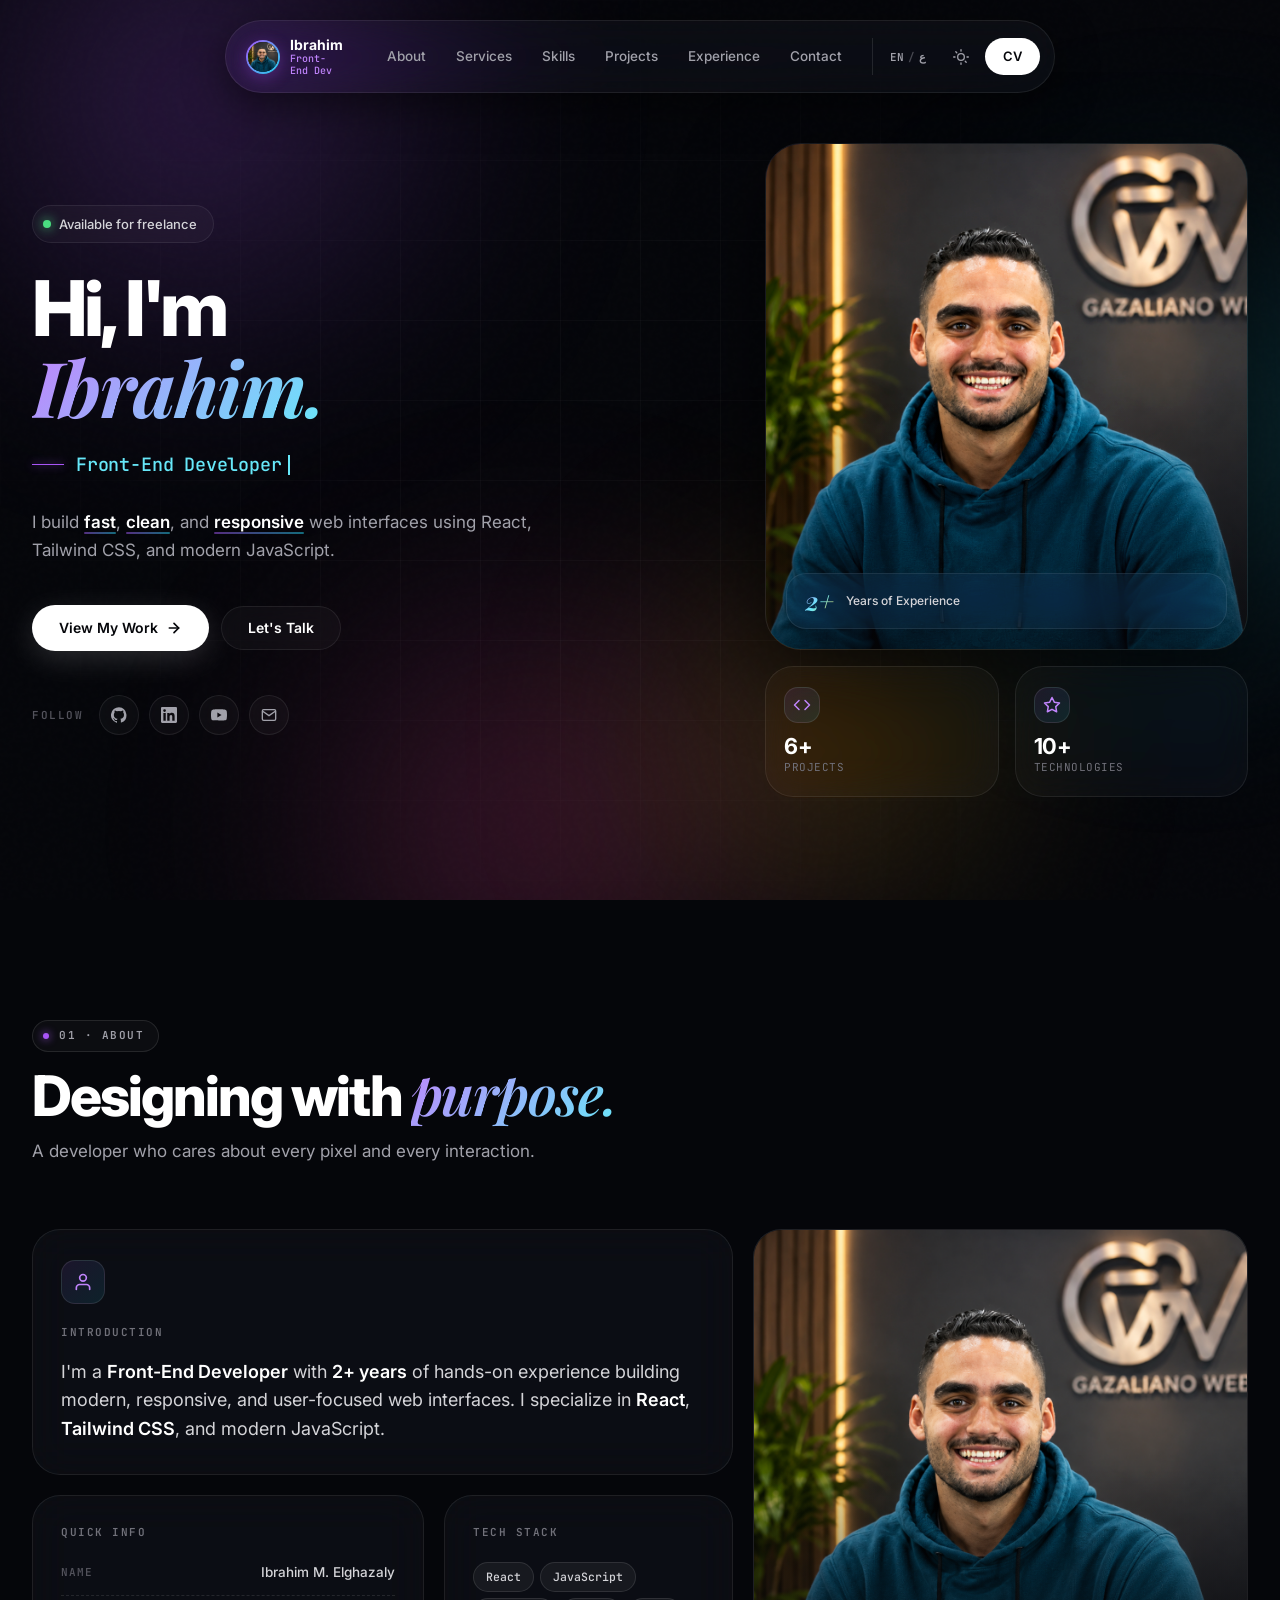
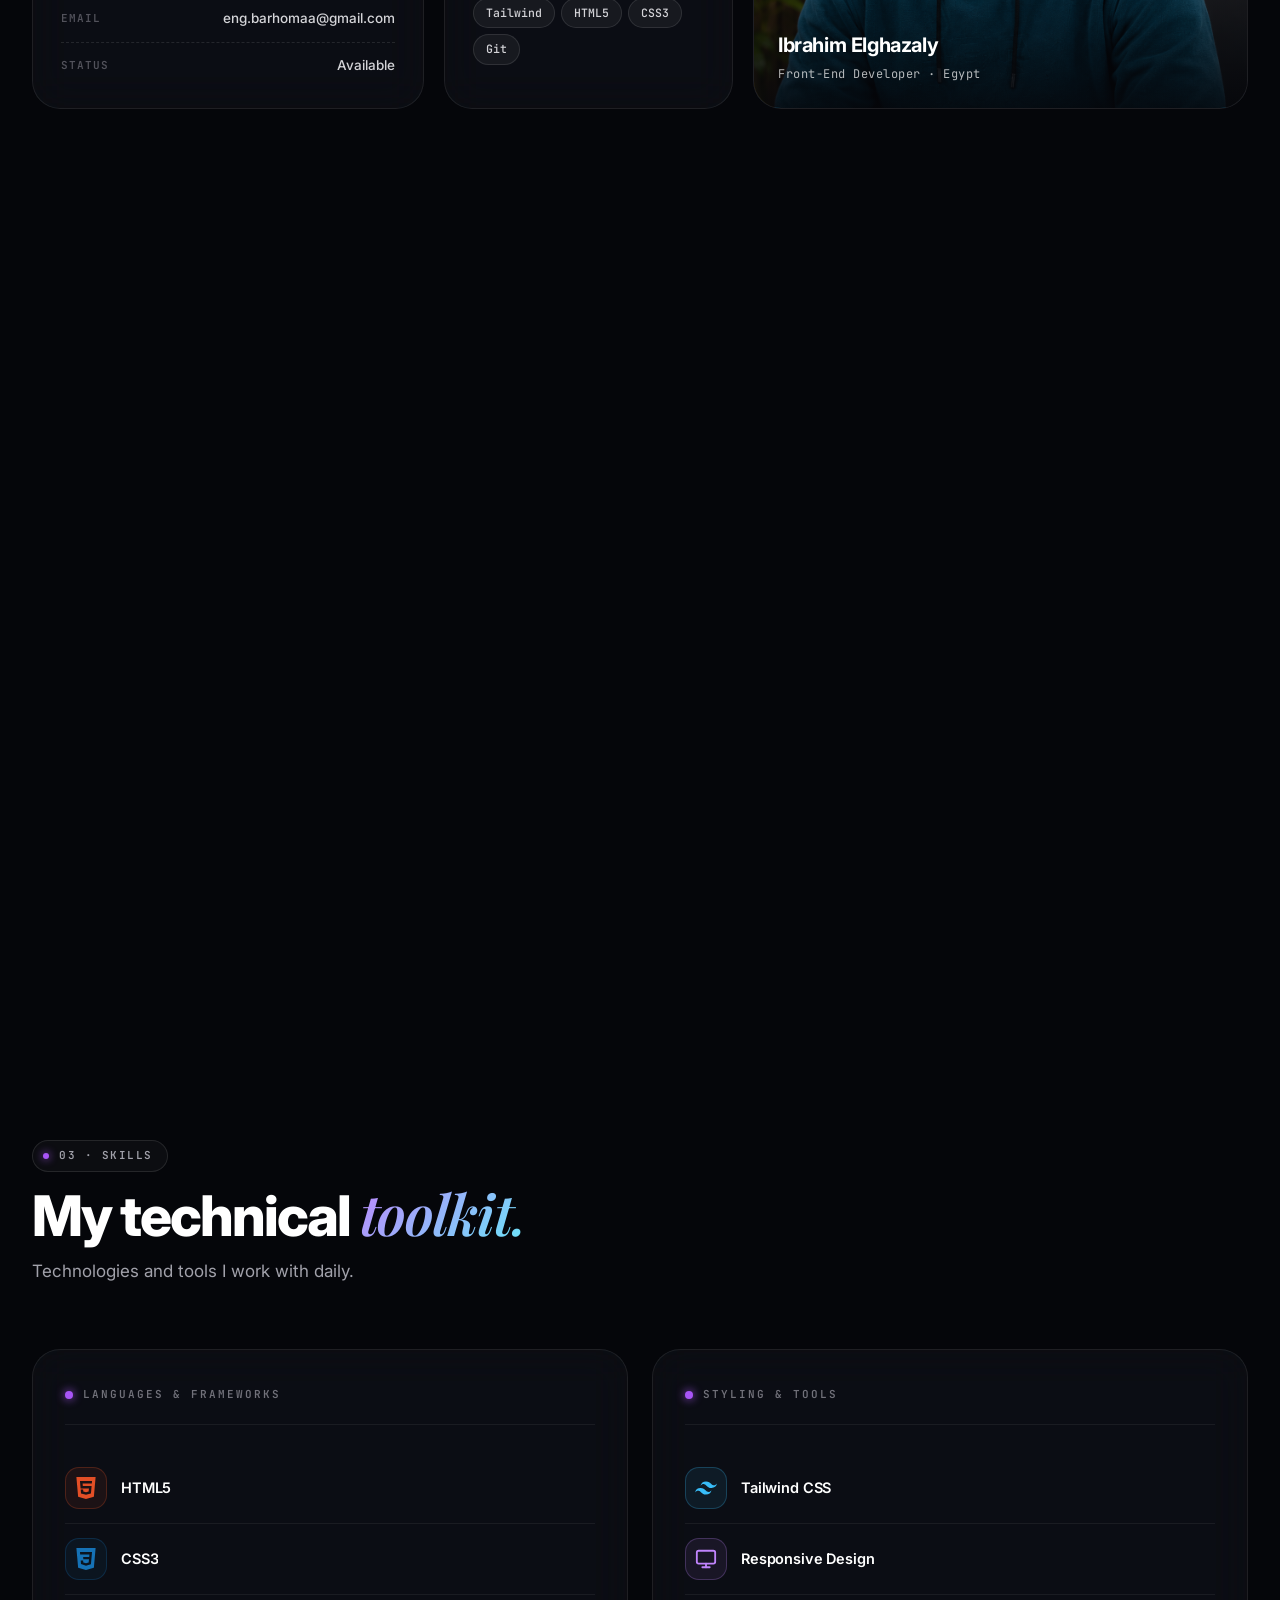
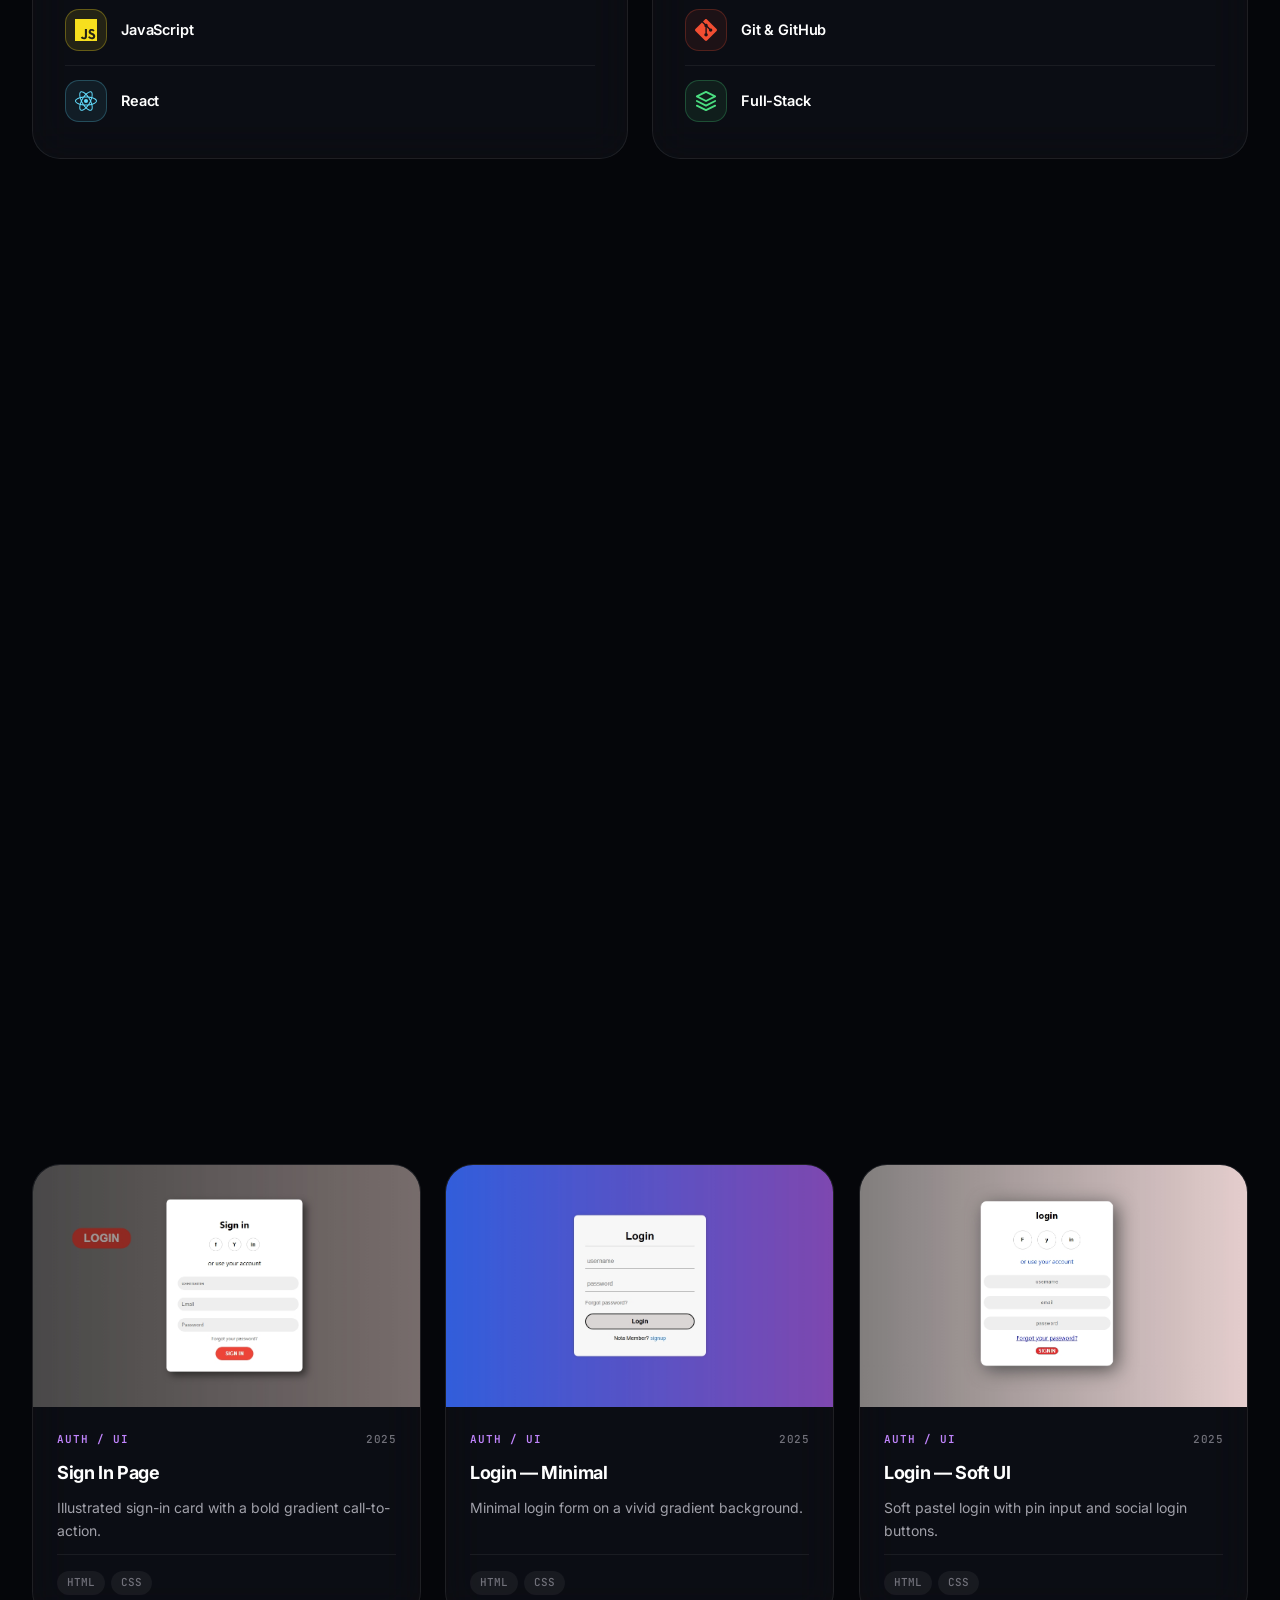
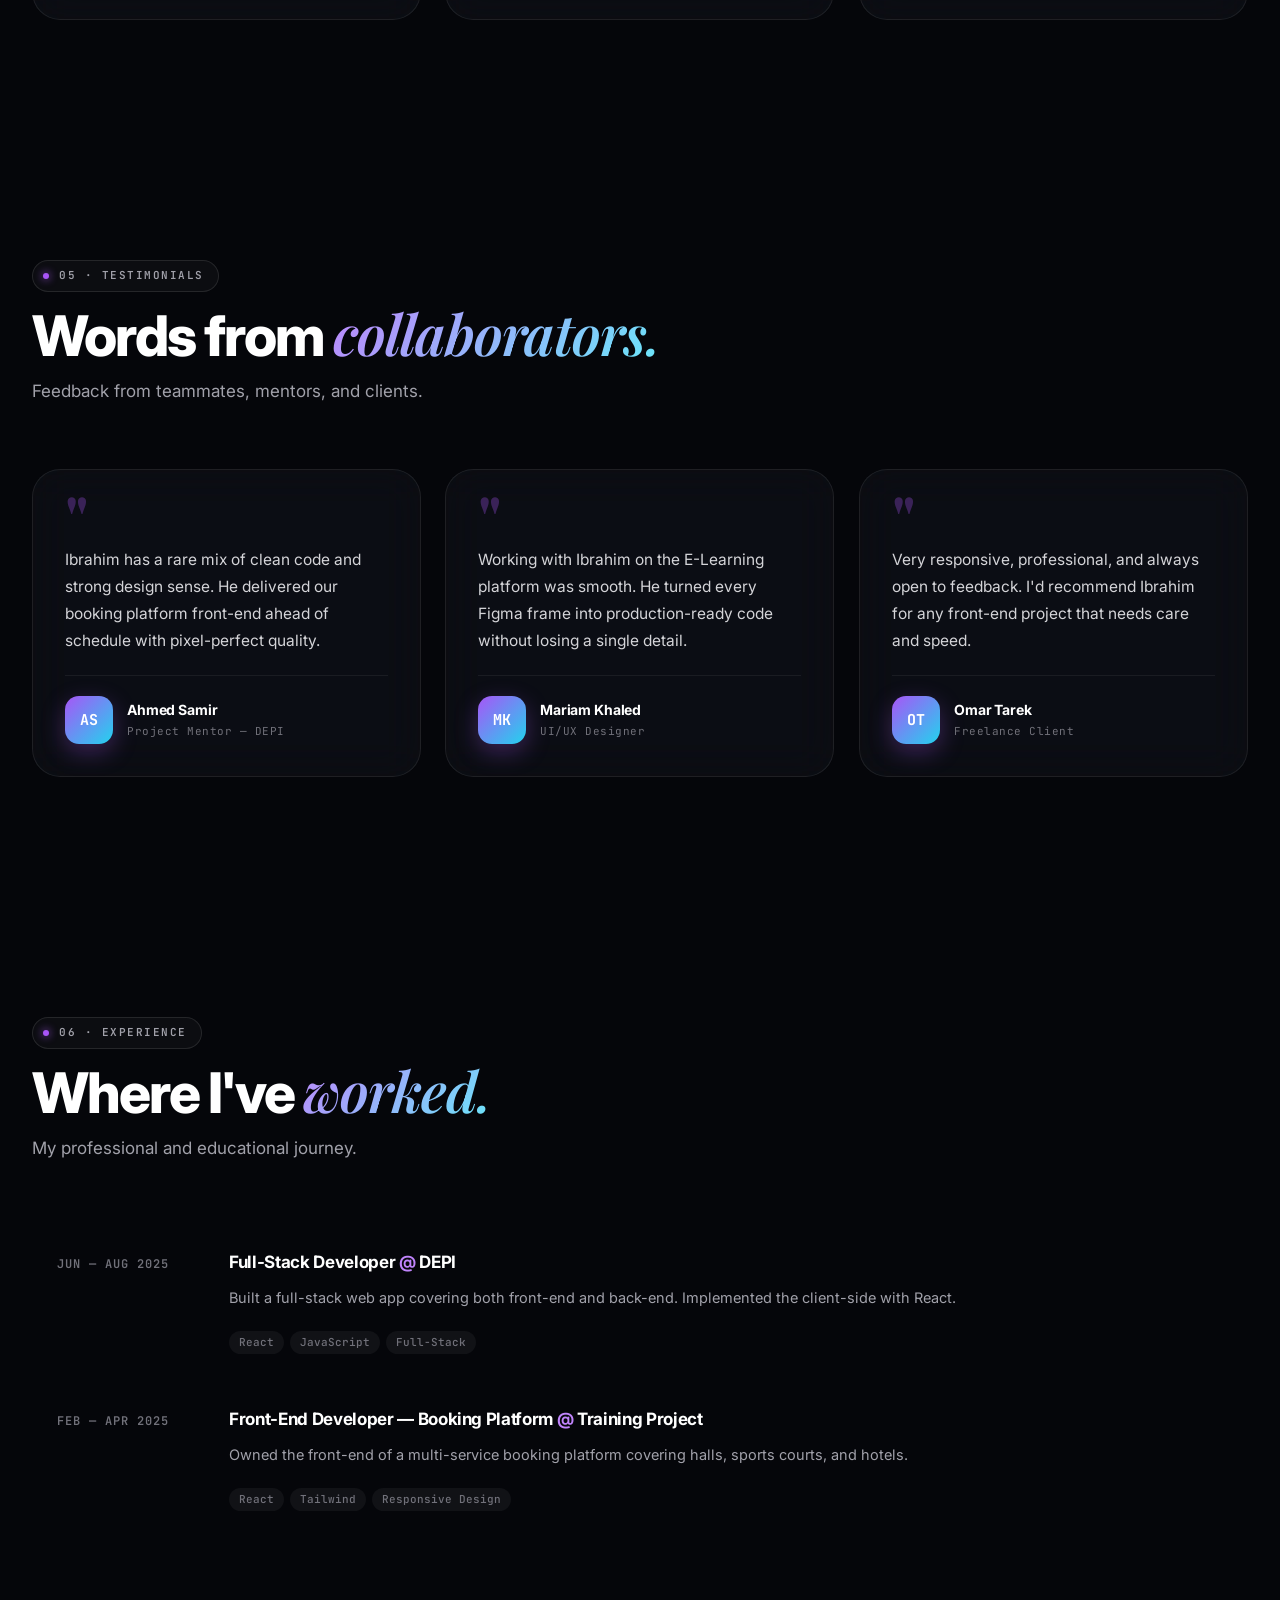
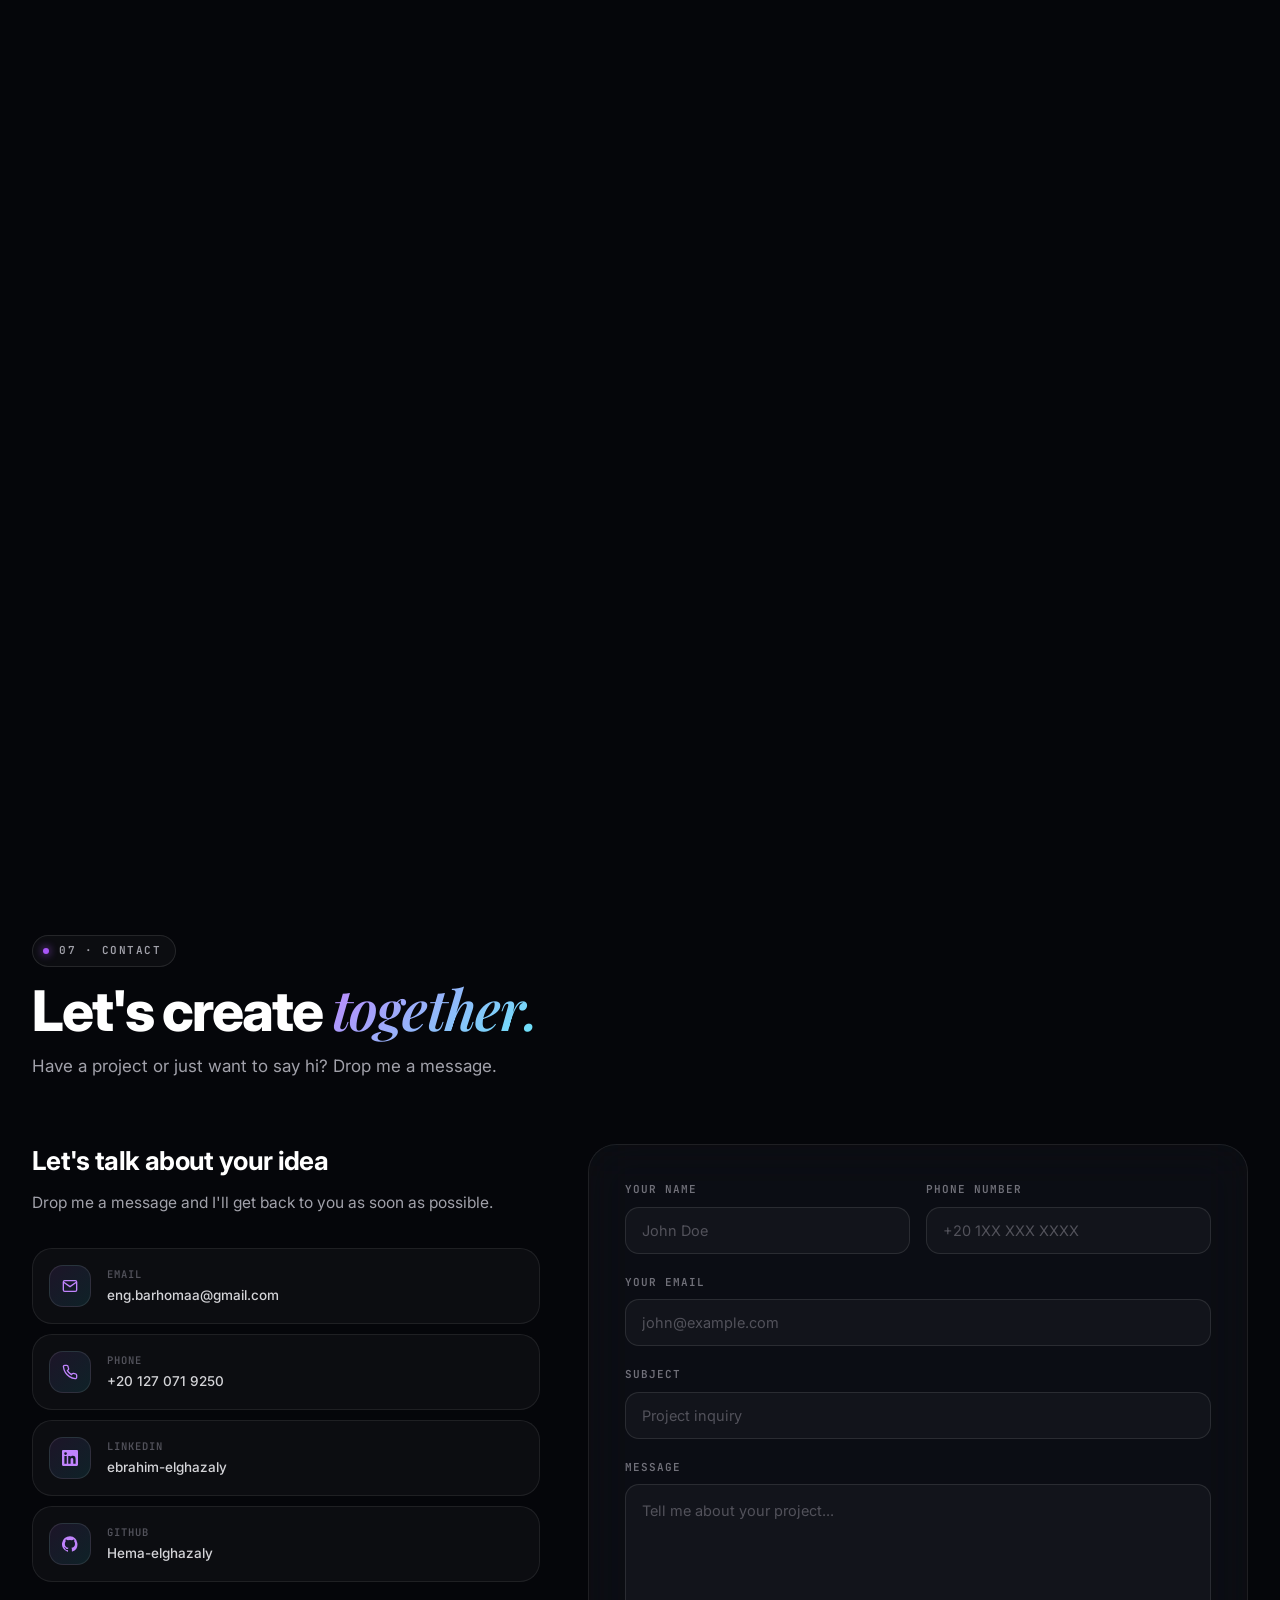
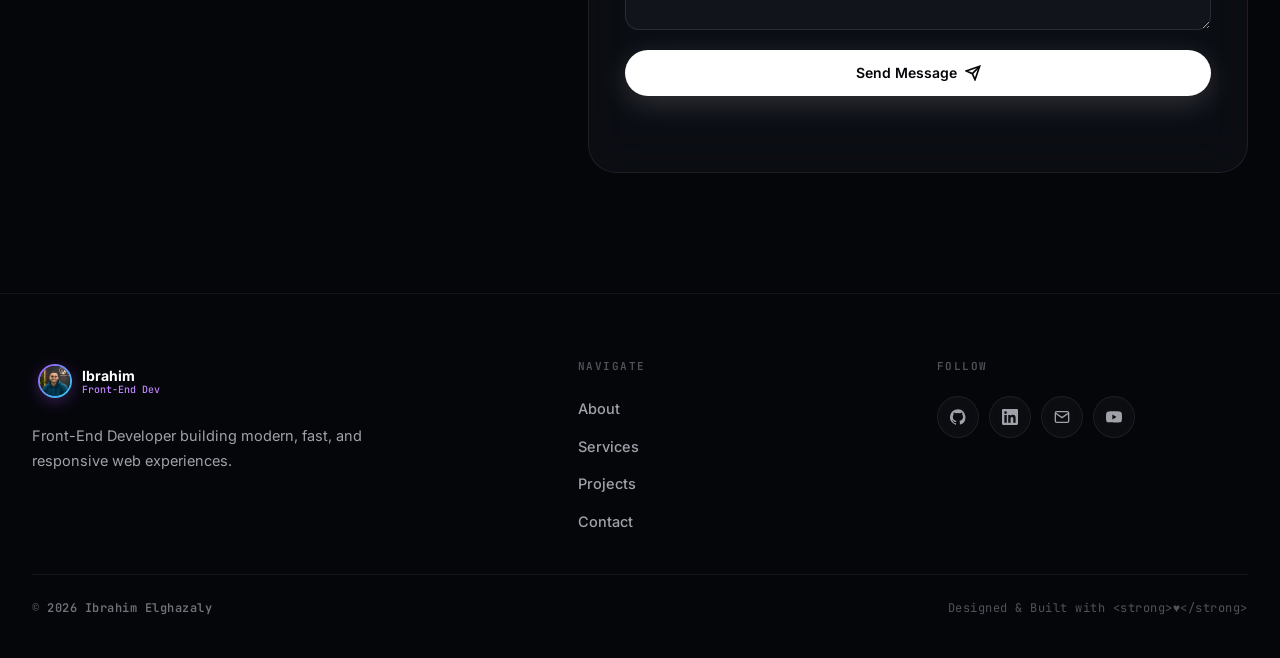
==== commit b1c3ad00: "Update portfolio design - Aurora Glass v6.0 with new skills logos" ====
--- a/index.html
+++ b/index.html
@@ -1,23 +1,24 @@
 <!DOCTYPE html>
 <html lang="en" dir="ltr" data-theme="dark">
+
 <head>
     <meta charset="UTF-8">
     <meta name="viewport" content="width=device-width, initial-scale=1.0">
     <title>Ibrahim Elghazaly — Front-End Developer</title>
-    <meta name="description" content="Front-End Developer with 2+ years of experience building modern, responsive web interfaces using React, Tailwind CSS, and JavaScript.">
+    <meta name="description"
+        content="Front-End Developer with 2+ years of experience building modern, responsive web interfaces using React, Tailwind CSS, and JavaScript.">
     <meta name="author" content="Ibrahim Mohamed Elghazaly">
-    <meta name="theme-color" content="#7c3aed">
-
-    <!-- Open Graph -->
+    <meta name="theme-color" content="#05060a">
+
     <meta property="og:type" content="website">
     <meta property="og:title" content="Ibrahim Elghazaly — Front-End Developer">
-    <meta property="og:description" content="Building fast, clean, and responsive web interfaces with React & Tailwind CSS.">
+    <meta property="og:description"
+        content="Building fast, clean, and responsive web interfaces with React & Tailwind CSS.">
     <meta property="og:url" content="https://elghazaly-web.netlify.app/">
     <meta property="og:image" content="https://elghazaly-web.netlify.app/assets/images/og-cover.jpg">
     <meta property="og:locale" content="en_US">
     <meta property="og:locale:alternate" content="ar_EG">
 
-    <!-- Twitter -->
     <meta name="twitter:card" content="summary_large_image">
     <meta name="twitter:title" content="Ibrahim Elghazaly — Front-End Developer">
     <meta name="twitter:description" content="Building fast, clean, and responsive web interfaces.">
@@ -26,7 +27,6 @@
     <link rel="icon" type="image/webp" href="assets/images/profile.webp">
     <link rel="apple-touch-icon" href="assets/images/profile.webp">
 
-    <!-- JSON-LD Schema -->
     <script type="application/ld+json">
     {
       "@context": "https://schema.org",
@@ -48,7 +48,7 @@
     <script>
         (function () {
             const theme = localStorage.getItem('portfolio-theme') || 'dark';
-            const lang  = localStorage.getItem('portfolio-lang')  || 'en';
+            const lang = localStorage.getItem('portfolio-lang') || 'en';
             document.documentElement.setAttribute('data-theme', theme);
             document.documentElement.setAttribute('lang', lang);
             if (lang === 'ar') document.documentElement.setAttribute('dir', 'rtl');
@@ -58,82 +58,79 @@
     <link rel="preconnect" href="https://fonts.googleapis.com">
     <link rel="preconnect" href="https://fonts.gstatic.com" crossorigin>
     <link rel="preconnect" href="https://formspree.io">
-    <link href="https://fonts.googleapis.com/css2?family=Cairo:wght@400;500;600;700;800;900&family=Inter:wght@300;400;500;600;700;800;900&family=JetBrains+Mono:wght@400;500;600&family=Space+Grotesk:wght@400;500;600;700&display=swap" rel="stylesheet">
+    <link
+        href="https://fonts.googleapis.com/css2?family=Cairo:wght@400;500;600;700;800;900&family=Inter:wght@300;400;500;600;700;800;900&family=JetBrains+Mono:wght@400;500;600;700&family=Playfair+Display:ital,wght@0,600;0,700;1,600;1,700&display=swap"
+        rel="stylesheet">
     <link rel="stylesheet" href="style.css">
-    <link rel="stylesheet" href="enhancements.css">
 </head>
+
 <body>
 
-    <!-- Loading Screen
-    <div class="loader" id="loader" aria-hidden="true">
-        <div class="loader-logo">
-            <span>IE</span>
-            <div class="loader-ring"></div>
-        </div>
-        <div class="loader-bar"><div class="loader-progress"></div></div>
-    </div> -->
-
-    <!-- Custom Cursor (Desktop only) -->
-    <div class="cursor-dot" id="cursorDot" aria-hidden="true"></div>
-    <div class="cursor-ring" id="cursorRing" aria-hidden="true"></div>
-
-    <!-- Scroll Progress -->
-    <div class="scroll-progress" id="scrollProgress" aria-hidden="true"></div>
-
-    <!-- Ambient Background -->
-    <div class="ambient-bg" aria-hidden="true">
-        <div class="ambient-blob blob-1"></div>
-        <div class="ambient-blob blob-2"></div>
-        <div class="ambient-blob blob-3"></div>
-        <div class="ambient-grid"></div>
+    <!-- Aurora Background -->
+    <div class="aurora-bg" aria-hidden="true">
+        <div class="aurora-blob aurora-1"></div>
+        <div class="aurora-blob aurora-2"></div>
+        <div class="aurora-blob aurora-3"></div>
+        <div class="aurora-blob aurora-4"></div>
+        <div class="aurora-grid"></div>
+        <div class="aurora-noise"></div>
     </div>
 
     <!-- ============================================================
          NAVBAR
     ============================================================ -->
     <header class="navbar" id="navbar">
-        <div class="container nav-inner">
+        <div class="nav-inner">
             <a href="#home" class="brand" aria-label="Home">
                 <span class="brand-avatar">
-                    <img src="assets/images/port.webp" alt="Ibrahim" width="42" height="42">
+                    <img src="assets/images/port.webp" alt="Ibrahim" width="34" height="34">
                 </span>
                 <span class="brand-text">
                     <strong>Ibrahim</strong>
-                    <small data-i18n="nav.role">Front-End Dev</small>
+                    <small>Front-End Dev</small>
                 </span>
             </a>
 
             <nav class="nav" id="nav" aria-label="Main navigation">
-                <a href="#home"       class="nav-link is-active" data-i18n="nav.home">Home</a>
-                <a href="#about"      class="nav-link" data-i18n="nav.about">About</a>
-                <a href="#services"   class="nav-link" data-i18n="nav.services">Services</a>
-                <a href="#skills"     class="nav-link" data-i18n="nav.skills">Skills</a>
-                <a href="#projects"   class="nav-link" data-i18n="nav.projects">Projects</a>
+                <a href="#about" class="nav-link" data-i18n="nav.about">About</a>
+                <a href="#services" class="nav-link" data-i18n="nav.services">Services</a>
+                <a href="#skills" class="nav-link" data-i18n="nav.skills">Skills</a>
+                <a href="#projects" class="nav-link" data-i18n="nav.projects">Projects</a>
                 <a href="#experience" class="nav-link" data-i18n="nav.experience">Experience</a>
-                <a href="#contact"    class="nav-link" data-i18n="nav.contact">Contact</a>
+                <a href="#contact" class="nav-link" data-i18n="nav.contact">Contact</a>
             </nav>
 
             <div class="nav-tools">
                 <button class="tool-btn lang-btn" id="langBtn" aria-label="Switch language">
-                    <span class="lang-en">EN</span>
-                    <span class="lang-sep">/</span>
-                    <span class="lang-ar">ع</span>
+                    <span class="lang-en">EN</span><span style="opacity:0.4">/</span><span class="lang-ar">ع</span>
                 </button>
 
-                <button class="tool-btn theme-btn" id="themeBtn" aria-label="Toggle theme">
-                    <svg class="i-sun" width="18" height="18" viewBox="0 0 24 24" fill="none" stroke="currentColor" stroke-width="2" stroke-linecap="round" stroke-linejoin="round">
-                        <circle cx="12" cy="12" r="5"/>
-                        <line x1="12" y1="1" x2="12" y2="3"/><line x1="12" y1="21" x2="12" y2="23"/>
-                        <line x1="4.22" y1="4.22" x2="5.64" y2="5.64"/><line x1="18.36" y1="18.36" x2="19.78" y2="19.78"/>
-                        <line x1="1" y1="12" x2="3" y2="12"/><line x1="21" y1="12" x2="23" y2="12"/>
-                        <line x1="4.22" y1="19.78" x2="5.64" y2="18.36"/><line x1="18.36" y1="5.64" x2="19.78" y2="4.22"/>
+                <button class="tool-btn theme-btn" id="themeBtn" aria-label="Toggle theme" style="position:relative">
+                    <svg class="i-sun" width="16" height="16" viewBox="0 0 24 24" fill="none" stroke="currentColor"
+                        stroke-width="2" stroke-linecap="round" stroke-linejoin="round">
+                        <circle cx="12" cy="12" r="5" />
+                        <line x1="12" y1="1" x2="12" y2="3" />
+                        <line x1="12" y1="21" x2="12" y2="23" />
+                        <line x1="4.22" y1="4.22" x2="5.64" y2="5.64" />
+                        <line x1="18.36" y1="18.36" x2="19.78" y2="19.78" />
+                        <line x1="1" y1="12" x2="3" y2="12" />
+                        <line x1="21" y1="12" x2="23" y2="12" />
                     </svg>
-                    <svg class="i-moon" width="18" height="18" viewBox="0 0 24 24" fill="none" stroke="currentColor" stroke-width="2" stroke-linecap="round" stroke-linejoin="round">
-                        <path d="M21 12.79A9 9 0 1 1 11.21 3 7 7 0 0 0 21 12.79z"/>
+                    <svg class="i-moon" width="16" height="16" viewBox="0 0 24 24" fill="none" stroke="currentColor"
+                        stroke-width="2" stroke-linecap="round" stroke-linejoin="round">
+                        <path d="M21 12.79A9 9 0 1 1 11.21 3 7 7 0 0 0 21 12.79z" />
                     </svg>
                 </button>
 
-                <a href="assets/cv/Ibrahim-Elghazaly-CV.pdf" download class="btn btn-primary btn-sm nav-cv" data-i18n="nav.cv">Download CV</a>
+                <a href="assets/cv/Ibrahim-Elghazaly-CV.pdf" download class="nav-cv" data-i18n="nav.cv">
+                    <svg width="14" height="14" viewBox="0 0 24 24" fill="none" stroke="currentColor" stroke-width="2.5"
+                        stroke-linecap="round" stroke-linejoin="round">
+                        <path d="M21 15v4a2 2 0 0 1-2 2H5a2 2 0 0 1-2-2v-4" />
+                        <polyline points="7 10 12 15 17 10" />
+                        <line x1="12" y1="15" x2="12" y2="3" />
+                    </svg>
+                    <span>CV</span>
+                </a>
 
                 <button class="burger" id="burger" aria-label="Menu" aria-expanded="false" aria-controls="nav">
                     <span></span><span></span><span></span>
@@ -146,11 +143,6 @@
          HERO
     ============================================================ -->
     <section class="hero" id="home">
-        <div class="hero-bg">
-            <img src="assets/images/web-background.webp" alt="" class="hero-bg-img" fetchpriority="high">
-            <div class="hero-bg-overlay"></div>
-        </div>
-
         <div class="container hero-inner">
             <div class="hero-main">
                 <div class="hero-badge">
@@ -159,54 +151,82 @@
                 </div>
 
                 <h1 class="hero-title">
-                    <span data-i18n="hero.hi">Hi, I'm</span>
-                    <span class="grad">Ibrahim Elghazaly</span>
+                    <span data-i18n="hero.hi">Hi, I'm</span><br>
+                    <span class="grad">Ibrahim.</span>
                 </h1>
 
-                <h2 class="hero-role">
+                <div class="hero-role">
                     <span class="typewriter" data-i18n="hero.role">Front-End Developer</span>
-                </h2>
+                    <span class="cursor-blink"></span>
+                </div>
 
                 <p class="hero-lead" data-i18n-html="hero.lead">
-                    I build <strong>fast</strong>, <strong>clean</strong>, and <strong>responsive</strong> web interfaces using React, Tailwind CSS, and modern JavaScript.
+                    I build <strong>fast</strong>, <strong>clean</strong>, and <strong>responsive</strong> web
+                    interfaces using React, Tailwind CSS, and modern JavaScript.
                 </p>
 
                 <div class="hero-cta">
                     <a href="#projects" class="btn btn-primary magnetic">
                         <span data-i18n="hero.cta1">View My Work</span>
-                        <svg width="16" height="16" viewBox="0 0 24 24" fill="none" stroke="currentColor" stroke-width="2.5" stroke-linecap="round" stroke-linejoin="round"><line x1="5" y1="12" x2="19" y2="12"/><polyline points="12 5 19 12 12 19"/></svg>
+                        <svg width="16" height="16" viewBox="0 0 24 24" fill="none" stroke="currentColor"
+                            stroke-width="2.5" stroke-linecap="round" stroke-linejoin="round">
+                            <line x1="5" y1="12" x2="19" y2="12" />
+                            <polyline points="12 5 19 12 12 19" />
+                        </svg>
                     </a>
                     <a href="#contact" class="btn btn-ghost magnetic" data-i18n="hero.cta2">Let's Talk</a>
                 </div>
 
                 <div class="hero-social">
+                    <span class="hero-social-label" data-i18n="hero.follow">Follow</span>
                     <a href="https://github.com/Hema-elghazaly" target="_blank" rel="noopener" aria-label="GitHub">
-                        <svg width="18" height="18" viewBox="0 0 24 24" fill="currentColor"><path d="M12 .3a12 12 0 0 0-3.8 23.4c.6.1.8-.3.8-.6v-2c-3.3.7-4-1.6-4-1.6-.6-1.4-1.4-1.8-1.4-1.8-1-.7.1-.7.1-.7 1.2 0 1.9 1.2 1.9 1.2 1 1.8 2.8 1.3 3.5 1 0-.8.4-1.3.7-1.6-2.7-.3-5.5-1.3-5.5-6 0-1.3.5-2.4 1.2-3.2 0-.4-.5-1.6.1-3.2 0 0 1-.3 3.3 1.2a11.5 11.5 0 0 1 6 0c2.3-1.5 3.3-1.2 3.3-1.2.6 1.6.2 2.8.1 3.2.8.8 1.2 1.9 1.2 3.2 0 4.7-2.8 5.7-5.5 6 .4.4.8 1 .8 2.1v3.1c0 .3.2.7.8.6A12 12 0 0 0 12 .3"/></svg>
+                        <svg width="16" height="16" viewBox="0 0 24 24" fill="currentColor">
+                            <path
+                                d="M12 .3a12 12 0 0 0-3.8 23.4c.6.1.8-.3.8-.6v-2c-3.3.7-4-1.6-4-1.6-.6-1.4-1.4-1.8-1.4-1.8-1-.7.1-.7.1-.7 1.2 0 1.9 1.2 1.9 1.2 1 1.8 2.8 1.3 3.5 1 0-.8.4-1.3.7-1.6-2.7-.3-5.5-1.3-5.5-6 0-1.3.5-2.4 1.2-3.2 0-.4-.5-1.6.1-3.2 0 0 1-.3 3.3 1.2a11.5 11.5 0 0 1 6 0c2.3-1.5 3.3-1.2 3.3-1.2.6 1.6.2 2.8.1 3.2.8.8 1.2 1.9 1.2 3.2 0 4.7-2.8 5.7-5.5 6 .4.4.8 1 .8 2.1v3.1c0 .3.2.7.8.6A12 12 0 0 0 12 .3" />
+                        </svg>
                     </a>
-                    <a href="https://linkedin.com/in/ebrahim-elghazaly-a34795349" target="_blank" rel="noopener" aria-label="LinkedIn">
-                        <svg width="18" height="18" viewBox="0 0 24 24" fill="currentColor"><path d="M20.45 20.45h-3.55v-5.57c0-1.33-.02-3.04-1.85-3.04-1.85 0-2.14 1.45-2.14 2.94v5.67H9.36V9h3.41v1.56h.05c.47-.9 1.63-1.85 3.36-1.85 3.6 0 4.26 2.37 4.26 5.45v6.29zM5.34 7.43a2.06 2.06 0 1 1 0-4.12 2.06 2.06 0 0 1 0 4.12zM7.12 20.45H3.56V9h3.56v11.45zM22.22 0H1.77C.79 0 0 .77 0 1.72v20.56C0 23.23.79 24 1.77 24h20.45c.98 0 1.78-.77 1.78-1.72V1.72C24 .77 23.2 0 22.22 0z"/></svg>
+                    <a href="https://linkedin.com/in/ebrahim-elghazaly-a34795349" target="_blank" rel="noopener"
+                        aria-label="LinkedIn">
+                        <svg width="16" height="16" viewBox="0 0 24 24" fill="currentColor">
+                            <path
+                                d="M20.45 20.45h-3.55v-5.57c0-1.33-.02-3.04-1.85-3.04-1.85 0-2.14 1.45-2.14 2.94v5.67H9.36V9h3.41v1.56h.05c.47-.9 1.63-1.85 3.36-1.85 3.6 0 4.26 2.37 4.26 5.45v6.29zM5.34 7.43a2.06 2.06 0 1 1 0-4.12 2.06 2.06 0 0 1 0 4.12zM7.12 20.45H3.56V9h3.56v11.45zM22.22 0H1.77C.79 0 0 .77 0 1.72v20.56C0 23.23.79 24 1.77 24h20.45c.98 0 1.78-.77 1.78-1.72V1.72C24 .77 23.2 0 22.22 0z" />
+                        </svg>
                     </a>
-                    <a href="https://www.youtube.com/channel/UCPDiJfqsEA3Z6h_omiqhSbQ" target="_blank" rel="noopener" aria-label="YouTube">
-                        <svg width="18" height="18" viewBox="0 0 24 24" fill="currentColor"><path d="M23.498 6.186a3.016 3.016 0 0 0-2.122-2.136C19.505 3.545 12 3.545 12 3.545s-7.505 0-9.377.505A3.017 3.017 0 0 0 .502 6.186C0 8.07 0 12 0 12s0 3.93.502 5.814a3.016 3.016 0 0 0 2.122 2.136c1.871.505 9.376.505 9.376.505s7.505 0 9.377-.505a3.015 3.015 0 0 0 2.122-2.136C24 15.93 24 12 24 12s0-3.93-.502-5.814zM9.545 15.568V8.432L15.818 12l-6.273 3.568z"/></svg>
+                    <a href="https://www.youtube.com/channel/UCPDiJfqsEA3Z6h_omiqhSbQ" target="_blank" rel="noopener"
+                        aria-label="YouTube">
+                        <svg width="16" height="16" viewBox="0 0 24 24" fill="currentColor">
+                            <path
+                                d="M23.498 6.186a3.016 3.016 0 0 0-2.122-2.136C19.505 3.545 12 3.545 12 3.545s-7.505 0-9.377.505A3.017 3.017 0 0 0 .502 6.186C0 8.07 0 12 0 12s0 3.93.502 5.814a3.016 3.016 0 0 0 2.122 2.136c1.871.505 9.376.505 9.376.505s7.505 0 9.377-.505a3.015 3.015 0 0 0 2.122-2.136C24 15.93 24 12 24 12s0-3.93-.502-5.814zM9.545 15.568V8.432L15.818 12l-6.273 3.568z" />
+                        </svg>
                     </a>
                     <a href="mailto:eng.barhomaa@gmail.com" aria-label="Email">
-                        <svg width="18" height="18" viewBox="0 0 24 24" fill="none" stroke="currentColor" stroke-width="2"><path d="M4 4h16c1.1 0 2 .9 2 2v12c0 1.1-.9 2-2 2H4c-1.1 0-2-.9-2-2V6c0-1.1.9-2 2-2z"/><polyline points="22,6 12,13 2,6"/></svg>
+                        <svg width="16" height="16" viewBox="0 0 24 24" fill="none" stroke="currentColor"
+                            stroke-width="2">
+                            <path d="M4 4h16c1.1 0 2 .9 2 2v12c0 1.1-.9 2-2 2H4c-1.1 0-2-.9-2-2V6c0-1.1.9-2 2-2z" />
+                            <polyline points="22,6 12,13 2,6" />
+                        </svg>
                     </a>
                 </div>
             </div>
 
             <div class="hero-side">
-                <div class="hero-photo-card">
-                    <img src="assets/images/port.webp" alt="Ibrahim Elghazaly" width="480" height="480" fetchpriority="high">
+                <div class="hero-photo-wrap">
+                    <img src="assets/images/port.webp" alt="Ibrahim Elghazaly" width="480" height="500"
+                        fetchpriority="high">
+                    <div class="hero-photo-overlay"></div>
                     <div class="hero-photo-badge">
                         <span class="badge-num">2+</span>
-                        <span class="badge-txt" data-i18n="hero.years">Years Exp.</span>
+                        <span class="badge-txt" data-i18n="hero.years">Years of Experience</span>
                     </div>
                 </div>
 
                 <div class="hero-stat-card">
                     <div class="stat-icon">
-                        <svg width="20" height="20" viewBox="0 0 24 24" fill="none" stroke="currentColor" stroke-width="2" stroke-linecap="round" stroke-linejoin="round"><polyline points="16 18 22 12 16 6"/><polyline points="8 6 2 12 8 18"/></svg>
+                        <svg width="18" height="18" viewBox="0 0 24 24" fill="none" stroke="currentColor"
+                            stroke-width="2" stroke-linecap="round" stroke-linejoin="round">
+                            <polyline points="16 18 22 12 16 6" />
+                            <polyline points="8 6 2 12 8 18" />
+                        </svg>
                     </div>
                     <div class="stat-info">
                         <strong class="counter" data-target="6">0</strong>
@@ -215,88 +235,90 @@
                 </div>
 
                 <div class="hero-stat-card">
-                    <div class="stat-icon gold">
-                        <svg width="20" height="20" viewBox="0 0 24 24" fill="none" stroke="currentColor" stroke-width="2" stroke-linecap="round" stroke-linejoin="round"><polygon points="12 2 15.09 8.26 22 9.27 17 14.14 18.18 21.02 12 17.77 5.82 21.02 7 14.14 2 9.27 8.91 8.26 12 2"/></svg>
+                    <div class="stat-icon">
+                        <svg width="18" height="18" viewBox="0 0 24 24" fill="none" stroke="currentColor"
+                            stroke-width="2" stroke-linecap="round" stroke-linejoin="round">
+                            <polygon
+                                points="12 2 15.09 8.26 22 9.27 17 14.14 18.18 21.02 12 17.77 5.82 21.02 7 14.14 2 9.27 8.91 8.26 12 2" />
+                        </svg>
                     </div>
                     <div class="stat-info">
                         <strong class="counter" data-target="10">0</strong>
-                        <span data-i18n="hero.techs">Techs</span>
-                    </div>
-                </div>
-            </div>
-        </div>
-
-        <div class="hero-marquee">
-            <div class="marquee-track">
-                <span>HTML5</span><span>•</span><span>CSS3</span><span>•</span><span>JavaScript</span><span>•</span>
-                <span>React</span><span>•</span><span>Tailwind CSS</span><span>•</span><span>Git</span><span>•</span>
-                <span>GitHub</span><span>•</span><span>Responsive Design</span><span>•</span>
-                <span>HTML5</span><span>•</span><span>CSS3</span><span>•</span><span>JavaScript</span><span>•</span>
-                <span>React</span><span>•</span><span>Tailwind CSS</span><span>•</span><span>Git</span><span>•</span>
-                <span>GitHub</span><span>•</span><span>Responsive Design</span><span>•</span>
+                        <span data-i18n="hero.techs">Technologies</span>
+                    </div>
+                </div>
             </div>
         </div>
     </section>
 
     <!-- ============================================================
-         ABOUT (same as yours)
+         ABOUT
     ============================================================ -->
     <section class="section" id="about">
         <div class="container">
-            <div class="sec-head">
+            <div class="sec-head reveal">
                 <span class="sec-label" data-i18n="about.label">01 · About</span>
                 <h2 class="sec-title">
-                    <span data-i18n="about.title1">About</span>
-                    <span class="grad" data-i18n="about.title2">Me</span>
+                    <span data-i18n="about.title1">Designing with</span>
+                    <span class="display" data-i18n="about.title2">purpose.</span>
                 </h2>
-                <p class="sec-sub" data-i18n="about.sub">Get to know me and what I do.</p>
-            </div>
-
-            <div class="about-bento">
-                <div class="bento-card bento-lead">
-                    <div class="bento-icon">
-                        <svg width="22" height="22" viewBox="0 0 24 24" fill="none" stroke="currentColor" stroke-width="2" stroke-linecap="round" stroke-linejoin="round"><path d="M20 21v-2a4 4 0 0 0-4-4H8a4 4 0 0 0-4 4v2"/><circle cx="12" cy="7" r="4"/></svg>
-                    </div>
-                    <p class="about-lead" data-i18n-html="about.lead">
-                        <strong>Front-End Developer</strong> with <strong>2+ years</strong> of hands-on experience building modern, responsive, and user-focused web interfaces. Skilled in <strong>React</strong>, <strong>Tailwind CSS</strong>, and modern JavaScript — with a strong eye for <strong>UI/UX detail</strong>.
+                <p class="sec-sub" data-i18n="about.sub">A developer who cares about every pixel and every interaction.
+                </p>
+            </div>
+
+            <div class="bento">
+                <div class="card about-lead reveal">
+                    <div class="card-icon">
+                        <svg width="20" height="20" viewBox="0 0 24 24" fill="none" stroke="currentColor"
+                            stroke-width="2" stroke-linecap="round" stroke-linejoin="round">
+                            <path d="M20 21v-2a4 4 0 0 0-4-4H8a4 4 0 0 0-4 4v2" />
+                            <circle cx="12" cy="7" r="4" />
+                        </svg>
+                    </div>
+                    <span class="card-label" data-i18n="about.leadLabel">Introduction</span>
+                    <p data-i18n-html="about.lead">
+                        I'm a <strong>Front-End Developer</strong> with <strong>2+ years</strong> of hands-on experience
+                        building modern, responsive, and user-focused web interfaces. I specialize in
+                        <strong>React</strong>, <strong>Tailwind CSS</strong>, and modern JavaScript.
                     </p>
                 </div>
 
-                <div class="bento-card bento-bio">
-                    <h3 class="bento-title" data-i18n="about.bioTitle">My Story</h3>
-                    <p data-i18n-html="about.p2">Currently in my final year at <strong>Tanta University</strong>, Faculty of Computers and Information Sciences. Completed the <strong>DEPI</strong> Full-Stack training program where I built production-ready web applications.</p>
-                    <p data-i18n-html="about.p3">I focus on turning <strong>complex ideas into simple, elegant interfaces</strong> — whether it's a landing page, a dashboard, or a full SPA. My daily stack: <strong>React, JavaScript, Tailwind CSS, Git</strong>.</p>
-                </div>
-
-                <div class="bento-card bento-info">
-                    <h3 class="bento-title" data-i18n="about.infoTitle">Quick Info</h3>
+                <div class="card about-photo reveal">
+                    <img src="assets/images/port.webp" alt="Ibrahim Elghazaly" loading="lazy">
+                    <div class="about-photo-info">
+                        <strong>Ibrahim Elghazaly</strong>
+                        <span data-i18n="about.photoRole">Front-End Developer · Egypt</span>
+                    </div>
+                </div>
+
+                <div class="card about-info reveal">
+                    <span class="card-label" data-i18n="about.infoTitle">Quick Info</span>
                     <ul class="info-list">
-                        <li><span class="info-k" data-i18n="about.k.name">Name</span><span class="info-v">Ibrahim Mohamed Elghazaly</span></li>
-                        <li><span class="info-k" data-i18n="about.k.email">Email</span><span class="info-v">eng.barhomaa@gmail.com</span></li>
-                        <li><span class="info-k" data-i18n="about.k.phone">Phone</span><span class="info-v" dir="ltr">+20 127 071 9250</span></li>
+                        <li class="info-item">
+                            <span class="info-key" data-i18n="about.k.name">Name</span>
+                            <span class="info-val">Ibrahim M. Elghazaly</span>
+                        </li>
+
+                        <li class="info-item">
+                            <span class="info-key" data-i18n="about.k.email">Email</span>
+                            <span class="info-val">eng.barhomaa@gmail.com</span>
+                        </li>
+                        <li class="info-item">
+                            <span class="info-key" data-i18n="about.k.status">Status</span>
+                            <span class="info-val" data-i18n="about.v.status">Available</span>
+                        </li>
                     </ul>
                 </div>
 
-                <div class="bento-card bento-featured">
-                    <div class="featured-top">
-                        <div class="featured-badge">
-                            <svg width="14" height="14" viewBox="0 0 24 24" fill="none" stroke="currentColor" stroke-width="2.5" stroke-linecap="round" stroke-linejoin="round"><polygon points="12 2 15.09 8.26 22 9.27 17 14.14 18.18 21.02 12 17.77 5.82 21.02 7 14.14 2 9.27 8.91 8.26 12 2"/></svg>
-                            <span data-i18n="about.featured.tag">Featured</span>
-                        </div>
-                    </div>
-                    <h4 class="featured-title" data-i18n="about.featured.title">DEPI Full-Stack Program</h4>
-                    <p class="featured-desc" data-i18n="about.featured.desc">Ranked among top performers in the front-end track. Built production-ready web applications as part of the Digital Egypt Pioneers Initiative.</p>
-                </div>
-
-                <div class="bento-card bento-cta">
-                    <h3 class="bento-title" data-i18n="about.ctaTitle">Let's work together</h3>
-                    <p data-i18n="about.ctaDesc">Have a project in mind? Let's build something great.</p>
-                    <div class="bento-cta-buttons">
-                        <a href="assets/cv/Ibrahim-Elghazaly-CV.pdf" download class="btn btn-primary btn-sm">
-                            <span data-i18n="about.cv">Download CV</span>
-                            <svg width="14" height="14" viewBox="0 0 24 24" fill="none" stroke="currentColor" stroke-width="2.5" stroke-linecap="round" stroke-linejoin="round"><path d="M21 15v4a2 2 0 0 1-2 2H5a2 2 0 0 1-2-2v-4"/><polyline points="7 10 12 15 17 10"/><line x1="12" y1="15" x2="12" y2="3"/></svg>
-                        </a>
-                        <a href="#contact" class="btn btn-ghost btn-sm" data-i18n="about.ctaBtn">Let's Talk</a>
+                <div class="card about-stack reveal">
+                    <span class="card-label" data-i18n="about.stackTitle">Tech Stack</span>
+                    <div class="stack-list">
+                        <span class="stack-tag">React</span>
+                        <span class="stack-tag">JavaScript</span>
+                        <span class="stack-tag">Tailwind</span>
+                        <span class="stack-tag">HTML5</span>
+                        <span class="stack-tag">CSS3</span>
+                        <span class="stack-tag">Git</span>
                     </div>
                 </div>
             </div>
@@ -304,296 +326,441 @@
     </section>
 
     <!-- ============================================================
-         SERVICES (same as yours)
+         SERVICES
     ============================================================ -->
-    <section class="section section-alt" id="services">
+    <section class="section" id="services">
         <div class="container">
-            <div class="sec-head">
+            <div class="sec-head reveal">
                 <span class="sec-label" data-i18n="services.label">02 · Services</span>
                 <h2 class="sec-title">
                     <span data-i18n="services.title1">What I</span>
-                    <span class="grad" data-i18n="services.title2">Offer</span>
+                    <span class="display" data-i18n="services.title2">deliver.</span>
                 </h2>
-                <p class="sec-sub" data-i18n="services.sub">What I can do for your business.</p>
+                <p class="sec-sub" data-i18n="services.sub">End-to-end front-end services — from design to deployment.
+                </p>
             </div>
 
             <div class="services-grid">
-                <article class="service-card">
-                    <div class="srv-icon"><svg width="24" height="24" viewBox="0 0 24 24" fill="none" stroke="currentColor" stroke-width="2" stroke-linecap="round" stroke-linejoin="round"><rect x="2" y="3" width="20" height="14" rx="2"/><line x1="8" y1="21" x2="16" y2="21"/><line x1="12" y1="17" x2="12" y2="21"/></svg></div>
+                <article class="service-card reveal">
+                    <span class="service-num">01</span>
+                    <div class="service-icon">
+                        <svg width="22" height="22" viewBox="0 0 24 24" fill="none" stroke="currentColor"
+                            stroke-width="2" stroke-linecap="round" stroke-linejoin="round">
+                            <rect x="2" y="3" width="20" height="14" rx="2" />
+                            <line x1="8" y1="21" x2="16" y2="21" />
+                            <line x1="12" y1="17" x2="12" y2="21" />
+                        </svg>
+                    </div>
                     <h3 data-i18n="services.s1.t">Responsive Web Design</h3>
                     <p data-i18n="services.s1.d">Pixel-perfect interfaces that look great on every screen size.</p>
-                    <ul class="srv-list">
-                        <li data-i18n="services.s1.l1">Mobile-First</li>
-                        <li data-i18n="services.s1.l2">Cross-Browser</li>
-                        <li data-i18n="services.s1.l3">Optimized</li>
-                    </ul>
-                </article>
-
-                <article class="service-card">
-                    <div class="srv-icon"><svg width="24" height="24" viewBox="0 0 24 24" fill="none" stroke="currentColor" stroke-width="2" stroke-linecap="round" stroke-linejoin="round"><circle cx="12" cy="12" r="2"/><ellipse cx="12" cy="12" rx="10" ry="4.5"/><ellipse cx="12" cy="12" rx="10" ry="4.5" transform="rotate(60 12 12)"/><ellipse cx="12" cy="12" rx="10" ry="4.5" transform="rotate(120 12 12)"/></svg></div>
+                    <div class="service-features">
+                        <span data-i18n="services.s1.l1">Mobile-First</span>
+                        <span data-i18n="services.s1.l2">Cross-Browser</span>
+                        <span data-i18n="services.s1.l3">Optimized</span>
+                    </div>
+                </article>
+
+                <article class="service-card reveal">
+                    <span class="service-num">02</span>
+                    <div class="service-icon">
+                        <svg width="22" height="22" viewBox="0 0 24 24" fill="none" stroke="currentColor"
+                            stroke-width="2" stroke-linecap="round" stroke-linejoin="round">
+                            <circle cx="12" cy="12" r="2" />
+                            <ellipse cx="12" cy="12" rx="10" ry="4.5" />
+                            <ellipse cx="12" cy="12" rx="10" ry="4.5" transform="rotate(60 12 12)" />
+                        </svg>
+                    </div>
                     <h3 data-i18n="services.s2.t">React Development</h3>
                     <p data-i18n="services.s2.d">Modern SPAs built with React and clean component architecture.</p>
-                    <ul class="srv-list">
-                        <li data-i18n="services.s2.l1">Components</li>
-                        <li data-i18n="services.s2.l2">State</li>
-                        <li data-i18n="services.s2.l3">API Integration</li>
-                    </ul>
-                </article>
-
-                <article class="service-card">
-                    <div class="srv-icon"><svg width="24" height="24" viewBox="0 0 24 24" fill="none" stroke="currentColor" stroke-width="2" stroke-linecap="round" stroke-linejoin="round"><path d="M12 19l7-7 3 3-7 7-3-3z"/><path d="M18 13l-1.5-7.5L2 2l3.5 14.5L13 18l5-5z"/><path d="M2 2l7.586 7.586"/><circle cx="11" cy="11" r="2"/></svg></div>
+                    <div class="service-features">
+                        <span data-i18n="services.s2.l1">Components</span>
+                        <span data-i18n="services.s2.l2">State</span>
+                        <span data-i18n="services.s2.l3">API Integration</span>
+                    </div>
+                </article>
+
+                <article class="service-card reveal">
+                    <span class="service-num">03</span>
+                    <div class="service-icon">
+                        <svg width="22" height="22" viewBox="0 0 24 24" fill="none" stroke="currentColor"
+                            stroke-width="2" stroke-linecap="round" stroke-linejoin="round">
+                            <path d="M12 19l7-7 3 3-7 7-3-3z" />
+                            <path d="M18 13l-1.5-7.5L2 2l3.5 14.5L13 18l5-5z" />
+                            <path d="M2 2l7.586 7.586" />
+                            <circle cx="11" cy="11" r="2" />
+                        </svg>
+                    </div>
                     <h3 data-i18n="services.s3.t">UI Implementation</h3>
                     <p data-i18n="services.s3.d">Turning Figma designs into clean Tailwind CSS code.</p>
-                    <ul class="srv-list">
-                        <li data-i18n="services.s3.l1">Design → Code</li>
-                        <li data-i18n="services.s3.l2">Tailwind</li>
-                        <li data-i18n="services.s3.l3">Reusable</li>
-                    </ul>
-                </article>
-
-                <article class="service-card">
-                    <div class="srv-icon"><svg width="24" height="24" viewBox="0 0 24 24" fill="none" stroke="currentColor" stroke-width="2" stroke-linecap="round" stroke-linejoin="round"><path d="M12 2L2 7l10 5 10-5-10-5z"/><polyline points="2 17 12 22 22 17"/><polyline points="2 12 12 17 22 12"/></svg></div>
+                    <div class="service-features">
+                        <span data-i18n="services.s3.l1">Design → Code</span>
+                        <span data-i18n="services.s3.l2">Tailwind</span>
+                        <span data-i18n="services.s3.l3">Reusable</span>
+                    </div>
+                </article>
+
+                <article class="service-card reveal">
+                    <span class="service-num">04</span>
+                    <div class="service-icon">
+                        <svg width="22" height="22" viewBox="0 0 24 24" fill="none" stroke="currentColor"
+                            stroke-width="2" stroke-linecap="round" stroke-linejoin="round">
+                            <path d="M12 2L2 7l10 5 10-5-10-5z" />
+                            <polyline points="2 17 12 22 22 17" />
+                            <polyline points="2 12 12 17 22 12" />
+                        </svg>
+                    </div>
                     <h3 data-i18n="services.s4.t">Full-Stack Fundamentals</h3>
                     <p data-i18n="services.s4.d">Connecting front-end to back-end services for full apps.</p>
-                    <ul class="srv-list">
-                        <li data-i18n="services.s4.l1">REST APIs</li>
-                        <li data-i18n="services.s4.l2">Databases</li>
-                        <li data-i18n="services.s4.l3">End-to-End</li>
-                    </ul>
+                    <div class="service-features">
+                        <span data-i18n="services.s4.l1">REST APIs</span>
+                        <span data-i18n="services.s4.l2">Databases</span>
+                        <span data-i18n="services.s4.l3">End-to-End</span>
+                    </div>
                 </article>
             </div>
         </div>
     </section>
 
     <!-- ============================================================
-         SKILLS (same as yours)
-    ============================================================ -->
+     SKILLS — With Brand Logos
+============================================================ -->
     <section class="section" id="skills">
         <div class="container">
-            <div class="sec-head">
+            <div class="sec-head reveal">
                 <span class="sec-label" data-i18n="skills.label">03 · Skills</span>
                 <h2 class="sec-title">
-                    <span data-i18n="skills.title1">My</span>
-                    <span class="grad" data-i18n="skills.title2">Skills</span>
+                    <span data-i18n="skills.title1">My technical</span>
+                    <span class="display" data-i18n="skills.title2">toolkit.</span>
                 </h2>
-                <p class="sec-sub" data-i18n="skills.sub">Technologies and tools I use daily.</p>
+                <p class="sec-sub" data-i18n="skills.sub">Technologies and tools I work with daily.</p>
             </div>
 
             <div class="skills-grid">
-                <div class="skill-panel">
+                <!-- Languages & Frameworks -->
+                <div class="skill-panel reveal">
                     <h3 class="panel-title" data-i18n="skills.p1">Languages & Frameworks</h3>
-                    <div class="skill-item">
-                        <div class="skill-top"><span>HTML5</span><span>95%</span></div>
-                        <div class="skill-track" role="progressbar" aria-valuenow="95" aria-valuemin="0" aria-valuemax="100"><div class="skill-fill" data-w="95"></div></div>
-                    </div>
-                    <div class="skill-item">
-                        <div class="skill-top"><span>CSS3</span><span>92%</span></div>
-                        <div class="skill-track" role="progressbar" aria-valuenow="92" aria-valuemin="0" aria-valuemax="100"><div class="skill-fill" data-w="92"></div></div>
-                    </div>
-                    <div class="skill-item">
-                        <div class="skill-top"><span>JavaScript</span><span>88%</span></div>
-                        <div class="skill-track" role="progressbar" aria-valuenow="88" aria-valuemin="0" aria-valuemax="100"><div class="skill-fill" data-w="88"></div></div>
-                    </div>
-                    <div class="skill-item">
-                        <div class="skill-top"><span>React</span><span>85%</span></div>
-                        <div class="skill-track" role="progressbar" aria-valuenow="85" aria-valuemin="0" aria-valuemax="100"><div class="skill-fill" data-w="85"></div></div>
-                    </div>
-                </div>
-
-                <div class="skill-panel">
+
+                    <div class="skill-row">
+                        <div class="skill-left">
+                            <div class="skill-logo html5">
+                                <svg viewBox="0 0 24 24" fill="currentColor" width="22" height="22">
+                                    <path
+                                        d="M1.5 0h21l-1.91 21.563L11.977 24l-8.564-2.438L1.5 0zm7.031 9.75l-.232-2.718 10.059.003.23-2.622L5.412 4.41l.698 8.01h9.126l-.326 3.426-2.91.804-2.955-.81-.188-2.11H6.248l.33 4.171L12 19.351l5.379-1.443.744-8.157H8.531z" />
+                                </svg>
+                            </div>
+                            <span class="skill-name">HTML5</span>
+                        </div>
+                    </div>
+
+                    <div class="skill-row">
+                        <div class="skill-left">
+                            <div class="skill-logo css3">
+                                <svg viewBox="0 0 24 24" fill="currentColor" width="22" height="22">
+                                    <path
+                                        d="M1.5 0h21l-1.91 21.563L11.977 24l-8.565-2.438L1.5 0zm17.09 4.413L5.41 4.41l.213 2.622 10.125.002-.255 2.716h-6.64l.24 2.573h6.182l-.366 3.523-2.91.804-2.956-.81-.188-2.11h-2.61l.29 3.855L12 19.288l5.373-1.53L18.59 4.414z" />
+                                </svg>
+                            </div>
+                            <span class="skill-name">CSS3</span>
+                        </div>
+                    </div>
+
+                    <div class="skill-row">
+                        <div class="skill-left">
+                            <div class="skill-logo javascript">
+                                <svg viewBox="0 0 24 24" fill="currentColor" width="22" height="22">
+                                    <path
+                                        d="M0 0h24v24H0V0zm22.034 18.276c-.175-1.095-.888-2.015-3.003-2.873-.736-.345-1.554-.585-1.797-1.14-.091-.33-.105-.51-.046-.705.15-.646.915-.84 1.515-.66.39.12.75.42.976.9 1.034-.676 1.034-.676 1.755-1.125-.27-.42-.404-.601-.586-.78-.63-.705-1.469-1.065-2.834-1.034l-.705.089c-.676.165-1.32.525-1.71 1.005-1.14 1.291-.811 3.541.569 4.471 1.365 1.02 3.361 1.244 3.616 2.205.24 1.17-.87 1.545-1.966 1.41-.811-.18-1.26-.586-1.755-1.336l-1.83 1.051c.21.48.45.689.81 1.109 1.74 1.756 6.09 1.666 6.871-1.004.029-.09.24-.705.074-1.65l.046.067zm-8.983-7.245h-2.248c0 1.938-.009 3.864-.009 5.805 0 1.232.063 2.363-.138 2.711-.33.689-1.18.601-1.566.48-.396-.196-.597-.466-.83-.855-.063-.105-.11-.196-.127-.196l-1.825 1.125c.305.63.75 1.172 1.324 1.517.855.51 2.004.675 3.207.405.783-.226 1.458-.691 1.811-1.411.51-.93.402-2.07.397-3.346.012-2.054 0-4.109 0-6.179l.004-.056z" />
+                                </svg>
+                            </div>
+                            <span class="skill-name">JavaScript</span>
+                        </div>
+                    </div>
+
+                    <div class="skill-row">
+                        <div class="skill-left">
+                            <div class="skill-logo react">
+                                <svg viewBox="0 0 24 24" fill="currentColor" width="22" height="22">
+                                    <path
+                                        d="M14.23 12.004a2.236 2.236 0 0 1-2.235 2.236 2.236 2.236 0 0 1-2.236-2.236 2.236 2.236 0 0 1 2.235-2.236 2.236 2.236 0 0 1 2.236 2.236zm2.648-10.69c-1.346 0-3.107.96-4.888 2.622-1.78-1.653-3.542-2.602-4.887-2.602-.41 0-.783.093-1.106.278-1.375.793-1.683 3.264-.973 6.365C1.98 8.917 0 10.42 0 12.004c0 1.59 1.99 3.097 5.043 4.03-.704 3.113-.39 5.588.988 6.38.32.187.69.275 1.102.275 1.345 0 3.107-.96 4.888-2.624 1.78 1.654 3.542 2.603 4.887 2.603.41 0 .783-.09 1.106-.275 1.374-.792 1.683-3.263.973-6.365C22.02 15.096 24 13.59 24 12.004c0-1.59-1.99-3.097-5.043-4.032.704-3.11.39-5.587-.988-6.38-.318-.184-.688-.277-1.092-.278zm-.005 1.09v.006c.225 0 .406.044.558.127.666.382.955 1.835.73 3.704-.054.46-.142.945-.25 1.44-.96-.236-2.006-.417-3.107-.534-.66-.905-1.345-1.727-2.035-2.447 1.592-1.48 3.087-2.292 4.105-2.295zm-9.77.02c1.012 0 2.514.808 4.11 2.28-.686.72-1.37 1.537-2.02 2.442-1.107.117-2.154.298-3.113.538-.112-.49-.195-.964-.254-1.42-.23-1.868.054-3.32.714-3.707.19-.09.4-.127.563-.132zm4.882 3.05c.455.468.91.992 1.36 1.564-.44-.02-.89-.034-1.345-.034-.46 0-.915.01-1.36.034.44-.572.895-1.096 1.345-1.565zM12 8.1c.74 0 1.477.034 2.202.093.406.582.802 1.203 1.183 1.86.372.64.71 1.29 1.018 1.946-.308.655-.646 1.31-1.013 1.95-.38.66-.773 1.288-1.18 1.87-.728.063-1.466.098-2.21.098-.74 0-1.477-.035-2.202-.093-.406-.582-.802-1.204-1.183-1.86-.372-.64-.71-1.29-1.018-1.946.303-.657.646-1.313 1.013-1.954.38-.66.773-1.286 1.18-1.868.728-.064 1.466-.098 2.21-.098zm-3.635.254c-.24.377-.48.763-.704 1.16-.225.39-.435.782-.635 1.174-.265-.656-.49-1.31-.676-1.947.64-.15 1.315-.283 2.015-.386zm7.26 0c.695.103 1.365.23 2.006.387-.18.632-.405 1.282-.66 1.933-.2-.39-.41-.783-.64-1.174-.225-.392-.465-.774-.705-1.146zm3.063.675c.484.15.944.317 1.375.498 1.732.74 2.852 1.708 2.852 2.476-.005.768-1.125 1.74-2.857 2.475-.42.18-.88.342-1.355.493-.28-.958-.646-1.956-1.1-2.98.45-1.017.81-2.01 1.085-2.964zm-13.395.004c.278.96.645 1.957 1.1 2.98-.45 1.017-.812 2.01-1.086 2.964-.484-.15-.944-.318-1.37-.5-1.732-.737-2.852-1.706-2.852-2.474 0-.768 1.12-1.742 2.852-2.476.42-.18.88-.342 1.356-.494zm11.678 4.28c.265.657.49 1.312.676 1.948-.64.157-1.316.29-2.016.39.24-.375.48-.762.705-1.158.225-.39.435-.788.636-1.18zm-9.945.02c.2.392.41.783.64 1.175.23.39.465.772.705 1.143-.695-.102-1.365-.23-2.006-.386.18-.63.406-1.282.66-1.933zM17.92 16.32c.112.493.2.968.254 1.423.23 1.868-.054 3.32-.714 3.708-.147.09-.338.128-.563.128-1.012 0-2.514-.807-4.11-2.28.686-.72 1.37-1.536 2.02-2.44 1.107-.118 2.154-.3 3.113-.54zm-11.83.01c.96.234 2.006.415 3.107.532.66.905 1.345 1.727 2.035 2.446-1.595 1.483-3.092 2.295-4.11 2.295-.22-.005-.406-.05-.553-.132-.666-.38-.955-1.834-.73-3.703.054-.46.142-.944.25-1.438zm4.56.64c.44.02.89.034 1.345.034.46 0 .915-.01 1.36-.034-.44.572-.895 1.095-1.345 1.565-.455-.47-.91-.993-1.36-1.565z" />
+                                </svg>
+                            </div>
+                            <span class="skill-name">React</span>
+                        </div>
+                    </div>
+                </div>
+
+                <!-- Styling & Tools -->
+                <div class="skill-panel reveal">
                     <h3 class="panel-title" data-i18n="skills.p2">Styling & Tools</h3>
-                    <div class="skill-item">
-                        <div class="skill-top"><span>Tailwind CSS</span><span>90%</span></div>
-                        <div class="skill-track" role="progressbar" aria-valuenow="90" aria-valuemin="0" aria-valuemax="100"><div class="skill-fill" data-w="90"></div></div>
-                    </div>
-                    <div class="skill-item">
-                        <div class="skill-top"><span data-i18n="skills.resp">Responsive Design</span><span>94%</span></div>
-                        <div class="skill-track" role="progressbar" aria-valuenow="94" aria-valuemin="0" aria-valuemax="100"><div class="skill-fill" data-w="94"></div></div>
-                    </div>
-                    <div class="skill-item">
-                        <div class="skill-top"><span>Git & GitHub</span><span>87%</span></div>
-                        <div class="skill-track" role="progressbar" aria-valuenow="87" aria-valuemin="0" aria-valuemax="100"><div class="skill-fill" data-w="87"></div></div>
-                    </div>
-                    <div class="skill-item">
-                        <div class="skill-top"><span data-i18n="skills.fs">Full-Stack</span><span>75%</span></div>
-                        <div class="skill-track" role="progressbar" aria-valuenow="75" aria-valuemin="0" aria-valuemax="100"><div class="skill-fill" data-w="75"></div></div>
-                    </div>
-                </div>
-            </div>
-
-            <div class="tech-strip">
-                <span class="tech">HTML5</span><span class="tech">CSS3</span><span class="tech">JavaScript</span>
-                <span class="tech">React</span><span class="tech">Tailwind CSS</span><span class="tech">Git</span>
-                <span class="tech">GitHub</span><span class="tech" data-i18n="skills.resp">Responsive Design</span>
+
+                    <div class="skill-row">
+                        <div class="skill-left">
+                            <div class="skill-logo tailwind">
+                                <svg viewBox="0 0 24 24" fill="currentColor" width="22" height="22">
+                                    <path
+                                        d="M12.001,4.8c-3.2,0-5.2,1.6-6,4.8c1.2-1.6,2.6-2.2,4.2-1.8c0.913,0.228,1.565,0.89,2.288,1.624 C13.666,10.618,15.027,12,18.001,12c3.2,0,5.2-1.6,6-4.8c-1.2,1.6-2.6,2.2-4.2,1.8c-0.913-0.228-1.565-0.89-2.288-1.624 C16.337,6.182,14.976,4.8,12.001,4.8z M6.001,12c-3.2,0-5.2,1.6-6,4.8c1.2-1.6,2.6-2.2,4.2-1.8c0.913,0.228,1.565,0.89,2.288,1.624 c1.177,1.194,2.538,2.576,5.512,2.576c3.2,0,5.2-1.6,6-4.8c-1.2,1.6-2.6,2.2-4.2,1.8c-0.913-0.228-1.565-0.89-2.288-1.624 C10.337,13.382,8.976,12,6.001,12z" />
+                                </svg>
+                            </div>
+                            <span class="skill-name">Tailwind CSS</span>
+                        </div>
+                    </div>
+
+                    <div class="skill-row">
+                        <div class="skill-left">
+                            <div class="skill-logo responsive">
+                                <svg viewBox="0 0 24 24" fill="none" stroke="currentColor" stroke-width="2"
+                                    stroke-linecap="round" stroke-linejoin="round" width="22" height="22">
+                                    <rect x="2" y="3" width="20" height="14" rx="2" />
+                                    <line x1="8" y1="21" x2="16" y2="21" />
+                                    <line x1="12" y1="17" x2="12" y2="21" />
+                                </svg>
+                            </div>
+                            <span class="skill-name" data-i18n="skills.resp">Responsive Design</span>
+                        </div>
+                    </div>
+
+                    <div class="skill-row">
+                        <div class="skill-left">
+                            <div class="skill-logo git">
+                                <svg viewBox="0 0 24 24" fill="currentColor" width="22" height="22">
+                                    <path
+                                        d="M23.546 10.93L13.067.452c-.604-.603-1.582-.603-2.188 0L8.708 2.627l2.76 2.76c.645-.215 1.379-.07 1.889.441.516.515.658 1.258.438 1.9l2.658 2.66c.645-.223 1.387-.078 1.9.435.721.72.721 1.884 0 2.604-.719.719-1.881.719-2.6 0-.539-.541-.674-1.337-.404-1.996L12.86 8.955v6.525c.176.086.342.203.488.348.713.721.713 1.883 0 2.6-.719.721-1.889.721-2.609 0-.719-.719-.719-1.879 0-2.598.182-.18.387-.316.605-.406V8.835c-.217-.091-.424-.222-.6-.401-.545-.545-.676-1.342-.396-2.009L7.636 3.7.45 10.881c-.6.605-.6 1.584 0 2.189l10.48 10.477c.604.604 1.582.604 2.186 0l10.43-10.43c.605-.603.605-1.582 0-2.187" />
+                                </svg>
+                            </div>
+                            <span class="skill-name">Git & GitHub</span>
+                        </div>
+                    </div>
+
+                    <div class="skill-row">
+                        <div class="skill-left">
+                            <div class="skill-logo fullstack">
+                                <svg viewBox="0 0 24 24" fill="none" stroke="currentColor" stroke-width="2"
+                                    stroke-linecap="round" stroke-linejoin="round" width="22" height="22">
+                                    <path d="M12 2L2 7l10 5 10-5-10-5z" />
+                                    <polyline points="2 17 12 22 22 17" />
+                                    <polyline points="2 12 12 17 22 12" />
+                                </svg>
+                            </div>
+                            <span class="skill-name" data-i18n="skills.fs">Full-Stack</span>
+                        </div>
+                    </div>
+                </div>
             </div>
         </div>
     </section>
 
     <!-- ============================================================
-         PROJECTS (with filter + live/code buttons)
+         PROJECTS
     ============================================================ -->
-    <section class="section section-alt" id="projects">
+    <section class="section" id="projects">
         <div class="container">
-            <div class="sec-head">
+            <div class="sec-head reveal">
                 <span class="sec-label" data-i18n="projects.label">04 · Projects</span>
                 <h2 class="sec-title">
                     <span data-i18n="projects.title1">Selected</span>
-                    <span class="grad" data-i18n="projects.title2">Work</span>
+                    <span class="display" data-i18n="projects.title2">work.</span>
                 </h2>
-                <p class="sec-sub" data-i18n="projects.sub">Some of the projects I've built recently.</p>
-            </div>
-
-            <!-- Filter -->
-            <div class="projects-filter" role="tablist">
+                <p class="sec-sub" data-i18n="projects.sub">A collection of projects I've built recently.</p>
+            </div>
+
+            <div class="projects-filter reveal" role="tablist">
                 <button class="filter-btn is-active" data-filter="all" data-i18n="filter.all">All</button>
                 <button class="filter-btn" data-filter="web" data-i18n="filter.web">Websites</button>
                 <button class="filter-btn" data-filter="ui" data-i18n="filter.ui">Auth / UI</button>
             </div>
 
             <div class="projects-grid" id="projectsGrid">
-                <article class="project" data-category="web">
+                <article class="project reveal" data-category="web">
                     <div class="project-cover">
-                        <img src="assets/images/projects/ghazaliano.webp" alt="Ghazaliano" loading="lazy" width="600" height="375">
+                        <img src="assets/images/projects/ghazaliano.webp" alt="Ghazaliano" loading="lazy" width="600"
+                            height="375">
                         <div class="project-overlay">
-                            <a href="https://hema-elghazaly.github.io/elghazaly-dev/" target="_blank" rel="noopener" class="project-view" aria-label="View project">
-                                <svg width="20" height="20" viewBox="0 0 24 24" fill="none" stroke="currentColor" stroke-width="2" stroke-linecap="round" stroke-linejoin="round"><path d="M18 13v6a2 2 0 0 1-2 2H5a2 2 0 0 1-2-2V8a2 2 0 0 1 2-2h6"/><polyline points="15 3 21 3 21 9"/><line x1="10" y1="14" x2="21" y2="3"/></svg>
-                            </a>
+                            <div class="project-overlay-actions">
+                                <a href="https://github.com/Hema-elghazaly/elghazaly-dev" target="_blank" rel="noopener"
+                                    aria-label="Code">
+                                    <svg width="16" height="16" viewBox="0 0 24 24" fill="currentColor">
+                                        <path
+                                            d="M12 .3a12 12 0 0 0-3.8 23.4c.6.1.8-.3.8-.6v-2c-3.3.7-4-1.6-4-1.6-.6-1.4-1.4-1.8-1.4-1.8-1-.7.1-.7.1-.7 1.2 0 1.9 1.2 1.9 1.2 1 1.8 2.8 1.3 3.5 1 0-.8.4-1.3.7-1.6-2.7-.3-5.5-1.3-5.5-6 0-1.3.5-2.4 1.2-3.2 0-.4-.5-1.6.1-3.2 0 0 1-.3 3.3 1.2a11.5 11.5 0 0 1 6 0c2.3-1.5 3.3-1.2 3.3-1.2.6 1.6.2 2.8.1 3.2.8.8 1.2 1.9 1.2 3.2 0 4.7-2.8 5.7-5.5 6 .4.4.8 1 .8 2.1v3.1c0 .3.2.7.8.6A12 12 0 0 0 12 .3" />
+                                    </svg>
+                                </a>
+                                <a href="https://hema-elghazaly.github.io/elghazaly-dev/" target="_blank" rel="noopener"
+                                    aria-label="Live Demo">
+                                    <svg width="16" height="16" viewBox="0 0 24 24" fill="none" stroke="currentColor"
+                                        stroke-width="2" stroke-linecap="round" stroke-linejoin="round">
+                                        <path d="M18 13v6a2 2 0 0 1-2 2H5a2 2 0 0 1-2-2V8a2 2 0 0 1 2-2h6" />
+                                        <polyline points="15 3 21 3 21 9" />
+                                        <line x1="10" y1="14" x2="21" y2="3" />
+                                    </svg>
+                                </a>
+                            </div>
                         </div>
                     </div>
                     <div class="project-info">
-                        <span class="project-cat" data-i18n="projects.cat.web">Website</span>
+                        <div class="project-top">
+                            <span class="project-cat" data-i18n="projects.cat.web">Website</span>
+                            <span class="project-year">2025</span>
+                        </div>
                         <h3 class="project-name">Ghazaliano</h3>
-                        <p class="project-text" data-i18n="projects.p1">Personal portfolio with a dark modern aesthetic.</p>
+                        <p class="project-text" data-i18n="projects.p1">Personal portfolio with a dark modern aesthetic
+                            and smooth interactions.</p>
                         <div class="project-stack"><span>HTML</span><span>CSS</span><span>JS</span></div>
-                        <div class="project-actions">
-                            <a href="https://hema-elghazaly.github.io/elghazaly-dev/" target="_blank" rel="noopener" class="btn btn-sm btn-primary">
-                                <svg width="14" height="14" viewBox="0 0 24 24" fill="none" stroke="currentColor" stroke-width="2"><path d="M18 13v6a2 2 0 0 1-2 2H5a2 2 0 0 1-2-2V8a2 2 0 0 1 2-2h6"/><polyline points="15 3 21 3 21 9"/><line x1="10" y1="14" x2="21" y2="3"/></svg>
-                                Live Demo
-                            </a>
-                            <a href="https://github.com/Hema-elghazaly/elghazaly-dev" target="_blank" rel="noopener" class="btn btn-sm btn-ghost">
-                                <svg width="14" height="14" viewBox="0 0 24 24" fill="currentColor"><path d="M12 .3a12 12 0 0 0-3.8 23.4c.6.1.8-.3.8-.6v-2c-3.3.7-4-1.6-4-1.6-.6-1.4-1.4-1.8-1.4-1.8-1-.7.1-.7.1-.7 1.2 0 1.9 1.2 1.9 1.2 1 1.8 2.8 1.3 3.5 1 0-.8.4-1.3.7-1.6-2.7-.3-5.5-1.3-5.5-6 0-1.3.5-2.4 1.2-3.2 0-.4-.5-1.6.1-3.2 0 0 1-.3 3.3 1.2a11.5 11.5 0 0 1 6 0c2.3-1.5 3.3-1.2 3.3-1.2.6 1.6.2 2.8.1 3.2.8.8 1.2 1.9 1.2 3.2 0 4.7-2.8 5.7-5.5 6 .4.4.8 1 .8 2.1v3.1c0 .3.2.7.8.6A12 12 0 0 0 12 .3"/></svg>
-                                Code
-                            </a>
-                        </div>
-                    </div>
-                </article>
-
-                <article class="project" data-category="ui">
+                    </div>
+                </article>
+
+                <article class="project reveal" data-category="ui">
                     <div class="project-cover">
-                        <img src="assets/images/projects/login-1.webp" alt="Login Modern" loading="lazy" width="600" height="375">
+                        <img src="assets/images/projects/login-1.webp" alt="Login Modern" loading="lazy" width="600"
+                            height="375">
                         <div class="project-overlay">
-                            <a href="https://hema-elghazaly.github.io/login_signup-Ebrahim_Elghazaly/" target="_blank" rel="noopener" class="project-view" aria-label="View project">
-                                <svg width="20" height="20" viewBox="0 0 24 24" fill="none" stroke="currentColor" stroke-width="2"><path d="M18 13v6a2 2 0 0 1-2 2H5a2 2 0 0 1-2-2V8a2 2 0 0 1 2-2h6"/><polyline points="15 3 21 3 21 9"/><line x1="10" y1="14" x2="21" y2="3"/></svg>
-                            </a>
+                            <div class="project-overlay-actions">
+                                <a href="https://github.com/Hema-elghazaly/login_signup-Ebrahim_Elghazaly"
+                                    target="_blank" rel="noopener" aria-label="Code">
+                                    <svg width="16" height="16" viewBox="0 0 24 24" fill="currentColor">
+                                        <path
+                                            d="M12 .3a12 12 0 0 0-3.8 23.4c.6.1.8-.3.8-.6v-2c-3.3.7-4-1.6-4-1.6-.6-1.4-1.4-1.8-1.4-1.8-1-.7.1-.7.1-.7 1.2 0 1.9 1.2 1.9 1.2 1 1.8 2.8 1.3 3.5 1 0-.8.4-1.3.7-1.6-2.7-.3-5.5-1.3-5.5-6 0-1.3.5-2.4 1.2-3.2 0-.4-.5-1.6.1-3.2 0 0 1-.3 3.3 1.2a11.5 11.5 0 0 1 6 0c2.3-1.5 3.3-1.2 3.3-1.2.6 1.6.2 2.8.1 3.2.8.8 1.2 1.9 1.2 3.2 0 4.7-2.8 5.7-5.5 6 .4.4.8 1 .8 2.1v3.1c0 .3.2.7.8.6A12 12 0 0 0 12 .3" />
+                                    </svg>
+                                </a>
+                                <a href="https://hema-elghazaly.github.io/login_signup-Ebrahim_Elghazaly/"
+                                    target="_blank" rel="noopener" aria-label="Live Demo">
+                                    <svg width="16" height="16" viewBox="0 0 24 24" fill="none" stroke="currentColor"
+                                        stroke-width="2" stroke-linecap="round" stroke-linejoin="round">
+                                        <path d="M18 13v6a2 2 0 0 1-2 2H5a2 2 0 0 1-2-2V8a2 2 0 0 1 2-2h6" />
+                                        <polyline points="15 3 21 3 21 9" />
+                                        <line x1="10" y1="14" x2="21" y2="3" />
+                                    </svg>
+                                </a>
+                            </div>
                         </div>
                     </div>
                     <div class="project-info">
-                        <span class="project-cat" data-i18n="projects.cat.ui">Auth / UI</span>
+                        <div class="project-top">
+                            <span class="project-cat" data-i18n="projects.cat.ui">Auth / UI</span>
+                            <span class="project-year">2025</span>
+                        </div>
                         <h3 class="project-name" data-i18n="projects.p2.n">Login — Modern</h3>
-                        <p class="project-text" data-i18n="projects.p2">Split-screen login with welcome message and social login.</p>
+                        <p class="project-text" data-i18n="projects.p2">Split-screen login with welcome message and
+                            social login options.</p>
                         <div class="project-stack"><span>HTML</span><span>CSS</span></div>
-                        <div class="project-actions">
-                            <a href="https://hema-elghazaly.github.io/login_signup-Ebrahim_Elghazaly/" target="_blank" rel="noopener" class="btn btn-sm btn-primary">
-                                <svg width="14" height="14" viewBox="0 0 24 24" fill="none" stroke="currentColor" stroke-width="2"><path d="M18 13v6a2 2 0 0 1-2 2H5a2 2 0 0 1-2-2V8a2 2 0 0 1 2-2h6"/><polyline points="15 3 21 3 21 9"/><line x1="10" y1="14" x2="21" y2="3"/></svg>
-                                Live Demo
-                            </a>
-                            <a href="https://github.com/Hema-elghazaly/login_signup-Ebrahim_Elghazaly" target="_blank" rel="noopener" class="btn btn-sm btn-ghost">
-                                <svg width="14" height="14" viewBox="0 0 24 24" fill="currentColor"><path d="M12 .3a12 12 0 0 0-3.8 23.4c.6.1.8-.3.8-.6v-2c-3.3.7-4-1.6-4-1.6-.6-1.4-1.4-1.8-1.4-1.8-1-.7.1-.7.1-.7 1.2 0 1.9 1.2 1.9 1.2 1 1.8 2.8 1.3 3.5 1 0-.8.4-1.3.7-1.6-2.7-.3-5.5-1.3-5.5-6 0-1.3.5-2.4 1.2-3.2 0-.4-.5-1.6.1-3.2 0 0 1-.3 3.3 1.2a11.5 11.5 0 0 1 6 0c2.3-1.5 3.3-1.2 3.3-1.2.6 1.6.2 2.8.1 3.2.8.8 1.2 1.9 1.2 3.2 0 4.7-2.8 5.7-5.5 6 .4.4.8 1 .8 2.1v3.1c0 .3.2.7.8.6A12 12 0 0 0 12 .3"/></svg>
-                                Code
-                            </a>
-                        </div>
-                    </div>
-                </article>
-
-                <article class="project" data-category="web">
+                    </div>
+                </article>
+
+                <article class="project reveal" data-category="web">
                     <div class="project-cover">
-                        <img src="assets/images/projects/website-private.webp" alt="Private Website" loading="lazy" width="600" height="375">
+                        <img src="assets/images/projects/website-private.webp" alt="Private Website" loading="lazy"
+                            width="600" height="375">
                         <div class="project-overlay">
-                            <a href="https://elghazaly-web.netlify.app/" target="_blank" rel="noopener" class="project-view" aria-label="View project">
-                                <svg width="20" height="20" viewBox="0 0 24 24" fill="none" stroke="currentColor" stroke-width="2"><path d="M18 13v6a2 2 0 0 1-2 2H5a2 2 0 0 1-2-2V8a2 2 0 0 1 2-2h6"/><polyline points="15 3 21 3 21 9"/><line x1="10" y1="14" x2="21" y2="3"/></svg>
-                            </a>
+                            <div class="project-overlay-actions">
+                                <a href="https://elghazaly-web.netlify.app/" target="_blank" rel="noopener"
+                                    aria-label="Live Demo">
+                                    <svg width="16" height="16" viewBox="0 0 24 24" fill="none" stroke="currentColor"
+                                        stroke-width="2" stroke-linecap="round" stroke-linejoin="round">
+                                        <path d="M18 13v6a2 2 0 0 1-2 2H5a2 2 0 0 1-2-2V8a2 2 0 0 1 2-2h6" />
+                                        <polyline points="15 3 21 3 21 9" />
+                                        <line x1="10" y1="14" x2="21" y2="3" />
+                                    </svg>
+                                </a>
+                            </div>
                         </div>
                     </div>
                     <div class="project-info">
-                        <span class="project-cat" data-i18n="projects.cat.web">Website</span>
+                        <div class="project-top">
+                            <span class="project-cat" data-i18n="projects.cat.web">Website</span>
+                            <span class="project-year">2025</span>
+                        </div>
                         <h3 class="project-name" data-i18n="projects.p3.n">Private Website</h3>
-                        <p class="project-text" data-i18n="projects.p3">RTL Arabic content page with clean layout.</p>
+                        <p class="project-text" data-i18n="projects.p3">RTL Arabic content page with clean layout and
+                            elegant typography.</p>
                         <div class="project-stack"><span>HTML</span><span>CSS</span><span>RTL</span></div>
-                        <div class="project-actions">
-                            <a href="https://elghazaly-web.netlify.app/" target="_blank" rel="noopener" class="btn btn-sm btn-primary">
-                                <svg width="14" height="14" viewBox="0 0 24 24" fill="none" stroke="currentColor" stroke-width="2"><path d="M18 13v6a2 2 0 0 1-2 2H5a2 2 0 0 1-2-2V8a2 2 0 0 1 2-2h6"/><polyline points="15 3 21 3 21 9"/><line x1="10" y1="14" x2="21" y2="3"/></svg>
-                                Live Demo
-                            </a>
-                        </div>
-                    </div>
-                </article>
-
-                <article class="project" data-category="ui">
+                    </div>
+                </article>
+
+                <article class="project reveal" data-category="ui">
                     <div class="project-cover">
-                        <img src="assets/images/projects/login-2.webp" alt="Sign In" loading="lazy" width="600" height="375">
+                        <img src="assets/images/projects/login-2.webp" alt="Sign In" loading="lazy" width="600"
+                            height="375">
                         <div class="project-overlay">
-                            <a href="https://hema-elghazaly.github.io/login--elghazaly/" target="_blank" rel="noopener" class="project-view" aria-label="View project">
-                                <svg width="20" height="20" viewBox="0 0 24 24" fill="none" stroke="currentColor" stroke-width="2"><path d="M18 13v6a2 2 0 0 1-2 2H5a2 2 0 0 1-2-2V8a2 2 0 0 1 2-2h6"/><polyline points="15 3 21 3 21 9"/><line x1="10" y1="14" x2="21" y2="3"/></svg>
-                            </a>
+                            <div class="project-overlay-actions">
+                                <a href="https://hema-elghazaly.github.io/login--elghazaly/" target="_blank"
+                                    rel="noopener" aria-label="Live Demo">
+                                    <svg width="16" height="16" viewBox="0 0 24 24" fill="none" stroke="currentColor"
+                                        stroke-width="2" stroke-linecap="round" stroke-linejoin="round">
+                                        <path d="M18 13v6a2 2 0 0 1-2 2H5a2 2 0 0 1-2-2V8a2 2 0 0 1 2-2h6" />
+                                        <polyline points="15 3 21 3 21 9" />
+                                        <line x1="10" y1="14" x2="21" y2="3" />
+                                    </svg>
+                                </a>
+                            </div>
                         </div>
                     </div>
                     <div class="project-info">
-                        <span class="project-cat" data-i18n="projects.cat.ui">Auth / UI</span>
+                        <div class="project-top">
+                            <span class="project-cat" data-i18n="projects.cat.ui">Auth / UI</span>
+                            <span class="project-year">2025</span>
+                        </div>
                         <h3 class="project-name" data-i18n="projects.p4.n">Sign In Page</h3>
-                        <p class="project-text" data-i18n="projects.p4">Illustrated sign-in card with a bold gradient CTA.</p>
+                        <p class="project-text" data-i18n="projects.p4">Illustrated sign-in card with a bold gradient
+                            call-to-action.</p>
                         <div class="project-stack"><span>HTML</span><span>CSS</span></div>
-                        <div class="project-actions">
-                            <a href="https://hema-elghazaly.github.io/login--elghazaly/" target="_blank" rel="noopener" class="btn btn-sm btn-primary">
-                                <svg width="14" height="14" viewBox="0 0 24 24" fill="none" stroke="currentColor" stroke-width="2"><path d="M18 13v6a2 2 0 0 1-2 2H5a2 2 0 0 1-2-2V8a2 2 0 0 1 2-2h6"/><polyline points="15 3 21 3 21 9"/><line x1="10" y1="14" x2="21" y2="3"/></svg>
-                                Live Demo
-                            </a>
-                        </div>
-                    </div>
-                </article>
-
-                <article class="project" data-category="ui">
+                    </div>
+                </article>
+
+                <article class="project reveal" data-category="ui">
                     <div class="project-cover">
-                        <img src="assets/images/projects/login-3.webp" alt="Minimal Login" loading="lazy" width="600" height="375">
+                        <img src="assets/images/projects/login-3.webp" alt="Minimal Login" loading="lazy" width="600"
+                            height="375">
                         <div class="project-overlay">
-                            <a href="https://hema-elghazaly.github.io/login-ebrahim-elghazaly/#" target="_blank" rel="noopener" class="project-view" aria-label="View project">
-                                <svg width="20" height="20" viewBox="0 0 24 24" fill="none" stroke="currentColor" stroke-width="2"><path d="M18 13v6a2 2 0 0 1-2 2H5a2 2 0 0 1-2-2V8a2 2 0 0 1 2-2h6"/><polyline points="15 3 21 3 21 9"/><line x1="10" y1="14" x2="21" y2="3"/></svg>
-                            </a>
+                            <div class="project-overlay-actions">
+                                <a href="https://hema-elghazaly.github.io/login-ebrahim-elghazaly/#" target="_blank"
+                                    rel="noopener" aria-label="Live Demo">
+                                    <svg width="16" height="16" viewBox="0 0 24 24" fill="none" stroke="currentColor"
+                                        stroke-width="2" stroke-linecap="round" stroke-linejoin="round">
+                                        <path d="M18 13v6a2 2 0 0 1-2 2H5a2 2 0 0 1-2-2V8a2 2 0 0 1 2-2h6" />
+                                        <polyline points="15 3 21 3 21 9" />
+                                        <line x1="10" y1="14" x2="21" y2="3" />
+                                    </svg>
+                                </a>
+                            </div>
                         </div>
                     </div>
                     <div class="project-info">
-                        <span class="project-cat" data-i18n="projects.cat.ui">Auth / UI</span>
+                        <div class="project-top">
+                            <span class="project-cat" data-i18n="projects.cat.ui">Auth / UI</span>
+                            <span class="project-year">2025</span>
+                        </div>
                         <h3 class="project-name" data-i18n="projects.p5.n">Login — Minimal</h3>
-                        <p class="project-text" data-i18n="projects.p5">Minimal login on a vivid gradient background.</p>
+                        <p class="project-text" data-i18n="projects.p5">Minimal login form on a vivid gradient
+                            background.</p>
                         <div class="project-stack"><span>HTML</span><span>CSS</span></div>
-                        <div class="project-actions">
-                            <a href="https://hema-elghazaly.github.io/login-ebrahim-elghazaly/#" target="_blank" rel="noopener" class="btn btn-sm btn-primary">
-                                <svg width="14" height="14" viewBox="0 0 24 24" fill="none" stroke="currentColor" stroke-width="2"><path d="M18 13v6a2 2 0 0 1-2 2H5a2 2 0 0 1-2-2V8a2 2 0 0 1 2-2h6"/><polyline points="15 3 21 3 21 9"/><line x1="10" y1="14" x2="21" y2="3"/></svg>
-                                Live Demo
-                            </a>
-                        </div>
-                    </div>
-                </article>
-
-                <article class="project" data-category="ui">
+                    </div>
+                </article>
+
+                <article class="project reveal" data-category="ui">
                     <div class="project-cover">
-                        <img src="assets/images/projects/login-4.webp" alt="Soft UI" loading="lazy" width="600" height="375">
+                        <img src="assets/images/projects/login-4.webp" alt="Soft UI" loading="lazy" width="600"
+                            height="375">
                         <div class="project-overlay">
-                            <a href="https://hema-elghazaly.github.io/log-web/" target="_blank" rel="noopener" class="project-view" aria-label="View project">
-                                <svg width="20" height="20" viewBox="0 0 24 24" fill="none" stroke="currentColor" stroke-width="2"><path d="M18 13v6a2 2 0 0 1-2 2H5a2 2 0 0 1-2-2V8a2 2 0 0 1 2-2h6"/><polyline points="15 3 21 3 21 9"/><line x1="10" y1="14" x2="21" y2="3"/></svg>
-                            </a>
+                            <div class="project-overlay-actions">
+                                <a href="https://hema-elghazaly.github.io/log-web/" target="_blank" rel="noopener"
+                                    aria-label="Live Demo">
+                                    <svg width="16" height="16" viewBox="0 0 24 24" fill="none" stroke="currentColor"
+                                        stroke-width="2" stroke-linecap="round" stroke-linejoin="round">
+                                        <path d="M18 13v6a2 2 0 0 1-2 2H5a2 2 0 0 1-2-2V8a2 2 0 0 1 2-2h6" />
+                                        <polyline points="15 3 21 3 21 9" />
+                                        <line x1="10" y1="14" x2="21" y2="3" />
+                                    </svg>
+                                </a>
+                            </div>
                         </div>
                     </div>
                     <div class="project-info">
-                        <span class="project-cat" data-i18n="projects.cat.ui">Auth / UI</span>
+                        <div class="project-top">
+                            <span class="project-cat" data-i18n="projects.cat.ui">Auth / UI</span>
+                            <span class="project-year">2025</span>
+                        </div>
                         <h3 class="project-name" data-i18n="projects.p6.n">Login — Soft UI</h3>
-                        <p class="project-text" data-i18n="projects.p6">Soft pastel login with pin input and social login.</p>
+                        <p class="project-text" data-i18n="projects.p6">Soft pastel login with pin input and social
+                            login buttons.</p>
                         <div class="project-stack"><span>HTML</span><span>CSS</span></div>
-                        <div class="project-actions">
-                            <a href="https://hema-elghazaly.github.io/log-web/" target="_blank" rel="noopener" class="btn btn-sm btn-primary">
-                                <svg width="14" height="14" viewBox="0 0 24 24" fill="none" stroke="currentColor" stroke-width="2"><path d="M18 13v6a2 2 0 0 1-2 2H5a2 2 0 0 1-2-2V8a2 2 0 0 1 2-2h6"/><polyline points="15 3 21 3 21 9"/><line x1="10" y1="14" x2="21" y2="3"/></svg>
-                                Live Demo
-                            </a>
-                        </div>
                     </div>
                 </article>
             </div>
@@ -601,25 +768,27 @@
     </section>
 
     <!-- ============================================================
-         TESTIMONIALS (NEW)
+         TESTIMONIALS
     ============================================================ -->
     <section class="section" id="testimonials">
         <div class="container">
-            <div class="sec-head">
+            <div class="sec-head reveal">
                 <span class="sec-label" data-i18n="testi.label">05 · Testimonials</span>
                 <h2 class="sec-title">
-                    <span data-i18n="testi.title1">What People</span>
-                    <span class="grad" data-i18n="testi.title2">Say</span>
+                    <span data-i18n="testi.title1">Words from</span>
+                    <span class="display" data-i18n="testi.title2">collaborators.</span>
                 </h2>
-                <p class="sec-sub" data-i18n="testi.sub">Feedback from teammates and mentors.</p>
+                <p class="sec-sub" data-i18n="testi.sub">Feedback from teammates, mentors, and clients.</p>
             </div>
 
             <div class="testimonials-grid">
-                <article class="testimonial-card">
-                    <div class="testi-quote">"</div>
-                    <p class="testi-text" data-i18n="testi.t1">Ibrahim has a rare mix of clean code and strong design sense. He delivered our booking platform front-end ahead of schedule with pixel-perfect quality.</p>
+                <article class="testimonial reveal">
+                    <div class="testi-mark">"</div>
+                    <p class="testi-text" data-i18n="testi.t1">Ibrahim has a rare mix of clean code and strong design
+                        sense. He delivered our booking platform front-end ahead of schedule with pixel-perfect quality.
+                    </p>
                     <div class="testi-author">
-                        <div class="testi-avatar">A</div>
+                        <div class="testi-avatar">AS</div>
                         <div class="testi-meta">
                             <strong>Ahmed Samir</strong>
                             <span data-i18n="testi.t1.role">Project Mentor — DEPI</span>
@@ -627,11 +796,13 @@
                     </div>
                 </article>
 
-                <article class="testimonial-card">
-                    <div class="testi-quote">"</div>
-                    <p class="testi-text" data-i18n="testi.t2">Working with Ibrahim on the E-Learning platform was smooth. He turned every Figma frame into production-ready code without losing a single detail.</p>
+                <article class="testimonial reveal">
+                    <div class="testi-mark">"</div>
+                    <p class="testi-text" data-i18n="testi.t2">Working with Ibrahim on the E-Learning platform was
+                        smooth. He turned every Figma frame into production-ready code without losing a single detail.
+                    </p>
                     <div class="testi-author">
-                        <div class="testi-avatar">M</div>
+                        <div class="testi-avatar">MK</div>
                         <div class="testi-meta">
                             <strong>Mariam Khaled</strong>
                             <span data-i18n="testi.t2.role">UI/UX Designer</span>
@@ -639,11 +810,12 @@
                     </div>
                 </article>
 
-                <article class="testimonial-card">
-                    <div class="testi-quote">"</div>
-                    <p class="testi-text" data-i18n="testi.t3">Very responsive, professional, and always open to feedback. I'd recommend Ibrahim for any front-end project that needs care and speed.</p>
+                <article class="testimonial reveal">
+                    <div class="testi-mark">"</div>
+                    <p class="testi-text" data-i18n="testi.t3">Very responsive, professional, and always open to
+                        feedback. I'd recommend Ibrahim for any front-end project that needs care and speed.</p>
                     <div class="testi-author">
-                        <div class="testi-avatar">O</div>
+                        <div class="testi-avatar">OT</div>
                         <div class="testi-meta">
                             <strong>Omar Tarek</strong>
                             <span data-i18n="testi.t3.role">Freelance Client</span>
@@ -655,61 +827,75 @@
     </section>
 
     <!-- ============================================================
-         EXPERIENCE (same as yours)
+         EXPERIENCE
     ============================================================ -->
-    <section class="section section-alt" id="experience">
+    <section class="section" id="experience">
         <div class="container">
-            <div class="sec-head">
+            <div class="sec-head reveal">
                 <span class="sec-label" data-i18n="exp.label">06 · Experience</span>
                 <h2 class="sec-title">
-                    <span data-i18n="exp.title1">Work &</span>
-                    <span class="grad" data-i18n="exp.title2">Education</span>
+                    <span data-i18n="exp.title1">Where I've</span>
+                    <span class="display" data-i18n="exp.title2">worked.</span>
                 </h2>
-                <p class="sec-sub" data-i18n="exp.sub">My journey so far.</p>
-            </div>
-
-            <div class="exp-timeline">
-                <div class="exp-item">
-                    <div class="exp-marker"></div>
-                    <div class="exp-body">
-                        <span class="exp-date" data-i18n="exp.e1.d">Jun 2025 — Aug 2025</span>
-                        <h3 class="exp-role" data-i18n="exp.e1.r">Full-Stack Developer</h3>
-                        <h4 class="exp-co">Digital Egypt Pioneers Initiative (DEPI)</h4>
-                        <p class="exp-desc" data-i18n="exp.e1.ds">Built a full-stack web app covering both front-end and back-end. Implemented the client-side with React.</p>
+                <p class="sec-sub" data-i18n="exp.sub">My professional and educational journey.</p>
+            </div>
+
+            <div class="exp-list">
+                <div class="exp-item reveal">
+                    <div class="exp-date" data-i18n="exp.e1.d">Jun — Aug 2025</div>
+                    <div class="exp-content">
+                        <h3 class="exp-role">
+                            <span data-i18n="exp.e1.r">Full-Stack Developer</span>
+                            <span class="at"> @ </span>
+                            <span>DEPI</span>
+                        </h3>
+                        <p class="exp-desc" data-i18n="exp.e1.ds">Built a full-stack web app covering both front-end and
+                            back-end. Implemented the client-side with React.</p>
                         <div class="exp-tags"><span>React</span><span>JavaScript</span><span>Full-Stack</span></div>
                     </div>
                 </div>
 
-                <div class="exp-item">
-                    <div class="exp-marker"></div>
-                    <div class="exp-body">
-                        <span class="exp-date" data-i18n="exp.e2.d">Feb 2025 — Apr 2025</span>
-                        <h3 class="exp-role" data-i18n="exp.e2.r">Front-End Developer — Booking Platform</h3>
-                        <h4 class="exp-co" data-i18n="exp.e2.c">Training Project</h4>
-                        <p class="exp-desc" data-i18n="exp.e2.ds">Owned the front-end of a multi-service booking platform covering halls, sports courts, and hotels.</p>
-                        <div class="exp-tags"><span>React</span><span>Tailwind</span><span data-i18n="skills.resp">Responsive</span></div>
-                    </div>
-                </div>
-
-                <div class="exp-item">
-                    <div class="exp-marker"></div>
-                    <div class="exp-body">
-                        <span class="exp-date" data-i18n="exp.e3.d">Oct 2024 — Dec 2024</span>
-                        <h3 class="exp-role" data-i18n="exp.e3.r">Front-End Developer — E-Learning Platform</h3>
-                        <h4 class="exp-co" data-i18n="exp.e3.c">Training Project</h4>
-                        <p class="exp-desc" data-i18n="exp.e3.ds">Developed the client-side UI for a programming languages platform focused on usability.</p>
+                <div class="exp-item reveal">
+                    <div class="exp-date" data-i18n="exp.e2.d">Feb — Apr 2025</div>
+                    <div class="exp-content">
+                        <h3 class="exp-role">
+                            <span data-i18n="exp.e2.r">Front-End Developer — Booking Platform</span>
+                            <span class="at"> @ </span>
+                            <span data-i18n="exp.e2.c">Training Project</span>
+                        </h3>
+                        <p class="exp-desc" data-i18n="exp.e2.ds">Owned the front-end of a multi-service booking
+                            platform covering halls, sports courts, and hotels.</p>
+                        <div class="exp-tags"><span>React</span><span>Tailwind</span><span
+                                data-i18n="skills.resp">Responsive</span></div>
+                    </div>
+                </div>
+
+                <div class="exp-item reveal">
+                    <div class="exp-date" data-i18n="exp.e3.d">Oct — Dec 2024</div>
+                    <div class="exp-content">
+                        <h3 class="exp-role">
+                            <span data-i18n="exp.e3.r">Front-End Developer — E-Learning</span>
+                            <span class="at"> @ </span>
+                            <span data-i18n="exp.e3.c">Training Project</span>
+                        </h3>
+                        <p class="exp-desc" data-i18n="exp.e3.ds">Developed the client-side UI for a programming
+                            languages platform focused on usability.</p>
                         <div class="exp-tags"><span>React</span><span>Tailwind</span><span>UI/UX</span></div>
                     </div>
                 </div>
 
-                <div class="exp-item">
-                    <div class="exp-marker"></div>
-                    <div class="exp-body">
-                        <span class="exp-date" data-i18n="exp.e4.d">2023 — 2027 (Expected)</span>
-                        <h3 class="exp-role" data-i18n="exp.e4.r">B.Sc. in Computers and Information Sciences</h3>
-                        <h4 class="exp-co">Tanta University</h4>
-                        <p class="exp-desc" data-i18n="exp.e4.ds">Focusing on software engineering, web development, algorithms, and modern front-end tech.</p>
-                        <div class="exp-tags"><span data-i18n="exp.e4.t1">Computer Science</span><span data-i18n="exp.e4.t2">Software Engineering</span></div>
+                <div class="exp-item reveal">
+                    <div class="exp-date" data-i18n="exp.e4.d">2023 — 2027</div>
+                    <div class="exp-content">
+                        <h3 class="exp-role">
+                            <span data-i18n="exp.e4.r">B.Sc. Computer Science</span>
+                            <span class="at"> @ </span>
+                            <span>Tanta University</span>
+                        </h3>
+                        <p class="exp-desc" data-i18n="exp.e4.ds">Focusing on software engineering, web development,
+                            algorithms, and modern front-end tech.</p>
+                        <div class="exp-tags"><span data-i18n="exp.e4.t1">Computer Science</span><span
+                                data-i18n="exp.e4.t2">Software Eng.</span></div>
                     </div>
                 </div>
             </div>
@@ -720,15 +906,25 @@
          CTA
     ============================================================ -->
     <section class="cta">
-        <div class="container cta-wrap">
-            <div class="cta-text">
-                <h2 class="cta-title" data-i18n="cta.title">Ready to start your project?</h2>
-                <p class="cta-sub" data-i18n="cta.sub">Let's build something great together.</p>
-            </div>
-            <a href="#contact" class="btn btn-primary btn-lg magnetic">
-                <span data-i18n="cta.btn">Let's Talk</span>
-                <svg width="18" height="18" viewBox="0 0 24 24" fill="none" stroke="currentColor" stroke-width="2.5" stroke-linecap="round" stroke-linejoin="round"><line x1="5" y1="12" x2="19" y2="12"/><polyline points="12 5 19 12 12 19"/></svg>
-            </a>
+        <div class="container">
+            <div class="cta-wrap reveal">
+                <div class="cta-text">
+                    <h2 class="cta-title">
+                        <span data-i18n="cta.title1">Have a project</span>
+                        <span class="display" data-i18n="cta.title2">in mind?</span>
+                    </h2>
+                    <p class="cta-sub" data-i18n="cta.sub">Let's build something great together. I'm currently available
+                        for freelance work.</p>
+                </div>
+                <a href="#contact" class="btn btn-primary btn-lg magnetic">
+                    <span data-i18n="cta.btn">Start a Project</span>
+                    <svg width="16" height="16" viewBox="0 0 24 24" fill="none" stroke="currentColor" stroke-width="2.5"
+                        stroke-linecap="round" stroke-linejoin="round">
+                        <line x1="5" y1="12" x2="19" y2="12" />
+                        <polyline points="12 5 19 12 12 19" />
+                    </svg>
+                </a>
+            </div>
         </div>
     </section>
 
@@ -737,62 +933,78 @@
     ============================================================ -->
     <section class="section" id="contact">
         <div class="container">
-            <div class="sec-head">
+            <div class="sec-head reveal">
                 <span class="sec-label" data-i18n="contact.label">07 · Contact</span>
                 <h2 class="sec-title">
-                    <span data-i18n="contact.title1">Get In</span>
-                    <span class="grad" data-i18n="contact.title2">Touch</span>
+                    <span data-i18n="contact.title1">Let's create</span>
+                    <span class="display" data-i18n="contact.title2">together.</span>
                 </h2>
-                <p class="sec-sub" data-i18n="contact.sub">Have a project? Let's discuss it.</p>
-            </div>
-
-            <div class="contact-wrap">
-                <div class="contact-side">
+                <p class="sec-sub" data-i18n="contact.sub">Have a project or just want to say hi? Drop me a message.</p>
+            </div>
+
+            <div class="contact-grid">
+                <div class="contact-side reveal">
                     <h3 data-i18n="contact.h">Let's talk about your idea</h3>
                     <p data-i18n="contact.t">Drop me a message and I'll get back to you as soon as possible.</p>
 
                     <div class="contact-list">
                         <a href="mailto:eng.barhomaa@gmail.com" class="c-item">
-                            <div class="c-icon"><svg width="18" height="18" viewBox="0 0 24 24" fill="none" stroke="currentColor" stroke-width="2"><path d="M4 4h16c1.1 0 2 .9 2 2v12c0 1.1-.9 2-2 2H4c-1.1 0-2-.9-2-2V6c0-1.1.9-2 2-2z"/><polyline points="22,6 12,13 2,6"/></svg></div>
-                            <div class="c-meta"><span data-i18n="contact.email">Email</span><strong>eng.barhomaa@gmail.com</strong></div>
+                            <div class="c-icon"><svg width="16" height="16" viewBox="0 0 24 24" fill="none"
+                                    stroke="currentColor" stroke-width="2">
+                                    <path
+                                        d="M4 4h16c1.1 0 2 .9 2 2v12c0 1.1-.9 2-2 2H4c-1.1 0-2-.9-2-2V6c0-1.1.9-2 2-2z" />
+                                    <polyline points="22,6 12,13 2,6" />
+                                </svg></div>
+                            <div class="c-meta"><span
+                                    data-i18n="contact.email">Email</span><strong>eng.barhomaa@gmail.com</strong></div>
                         </a>
 
                         <a href="tel:+201270719250" class="c-item">
-                            <div class="c-icon"><svg width="18" height="18" viewBox="0 0 24 24" fill="none" stroke="currentColor" stroke-width="2"><path d="M22 16.92v3a2 2 0 0 1-2.18 2 19.79 19.79 0 0 1-8.63-3.07 19.5 19.5 0 0 1-6-6 19.79 19.79 0 0 1-3.07-8.67A2 2 0 0 1 4.11 2h3a2 2 0 0 1 2 1.72 12.84 12.84 0 0 0 .7 2.81 2 2 0 0 1-.45 2.11L8.09 9.91a16 16 0 0 0 6 6l1.27-1.27a2 2 0 0 1 2.11-.45 12.84 12.84 0 0 0 2.81.7A2 2 0 0 1 22 16.92z"/></svg></div>
-                            <div class="c-meta"><span data-i18n="contact.phone">Phone</span><strong dir="ltr">+20 127 071 9250</strong></div>
+                            <div class="c-icon"><svg width="16" height="16" viewBox="0 0 24 24" fill="none"
+                                    stroke="currentColor" stroke-width="2">
+                                    <path
+                                        d="M22 16.92v3a2 2 0 0 1-2.18 2 19.79 19.79 0 0 1-8.63-3.07 19.5 19.5 0 0 1-6-6 19.79 19.79 0 0 1-3.07-8.67A2 2 0 0 1 4.11 2h3a2 2 0 0 1 2 1.72 12.84 12.84 0 0 0 .7 2.81 2 2 0 0 1-.45 2.11L8.09 9.91a16 16 0 0 0 6 6l1.27-1.27a2 2 0 0 1 2.11-.45 12.84 12.84 0 0 0 2.81.7A2 2 0 0 1 22 16.92z" />
+                                </svg></div>
+                            <div class="c-meta"><span data-i18n="contact.phone">Phone</span><strong dir="ltr">+20 127
+                                    071 9250</strong></div>
                         </a>
 
-                        <a href="https://linkedin.com/in/ebrahim-elghazaly-a34795349" target="_blank" rel="noopener" class="c-item">
-                            <div class="c-icon"><svg width="18" height="18" viewBox="0 0 24 24" fill="currentColor"><path d="M20.45 20.45h-3.55v-5.57c0-1.33-.02-3.04-1.85-3.04-1.85 0-2.14 1.45-2.14 2.94v5.67H9.36V9h3.41v1.56h.05c.47-.9 1.63-1.85 3.36-1.85 3.6 0 4.26 2.37 4.26 5.45v6.29zM5.34 7.43a2.06 2.06 0 1 1 0-4.12 2.06 2.06 0 0 1 0 4.12zM7.12 20.45H3.56V9h3.56v11.45zM22.22 0H1.77C.79 0 0 .77 0 1.72v20.56C0 23.23.79 24 1.77 24h20.45c.98 0 1.78-.77 1.78-1.72V1.72C24 .77 23.2 0 22.22 0z"/></svg></div>
+                        <a href="https://linkedin.com/in/ebrahim-elghazaly-a34795349" target="_blank" rel="noopener"
+                            class="c-item">
+                            <div class="c-icon"><svg width="16" height="16" viewBox="0 0 24 24" fill="currentColor">
+                                    <path
+                                        d="M20.45 20.45h-3.55v-5.57c0-1.33-.02-3.04-1.85-3.04-1.85 0-2.14 1.45-2.14 2.94v5.67H9.36V9h3.41v1.56h.05c.47-.9 1.63-1.85 3.36-1.85 3.6 0 4.26 2.37 4.26 5.45v6.29zM5.34 7.43a2.06 2.06 0 1 1 0-4.12 2.06 2.06 0 0 1 0 4.12zM7.12 20.45H3.56V9h3.56v11.45zM22.22 0H1.77C.79 0 0 .77 0 1.72v20.56C0 23.23.79 24 1.77 24h20.45c.98 0 1.78-.77 1.78-1.72V1.72C24 .77 23.2 0 22.22 0z" />
+                                </svg></div>
                             <div class="c-meta"><span>LinkedIn</span><strong>ebrahim-elghazaly</strong></div>
                         </a>
 
                         <a href="https://github.com/Hema-elghazaly" target="_blank" rel="noopener" class="c-item">
-                            <div class="c-icon"><svg width="18" height="18" viewBox="0 0 24 24" fill="currentColor"><path d="M12 .3a12 12 0 0 0-3.8 23.4c.6.1.8-.3.8-.6v-2c-3.3.7-4-1.6-4-1.6-.6-1.4-1.4-1.8-1.4-1.8-1-.7.1-.7.1-.7 1.2 0 1.9 1.2 1.9 1.2 1 1.8 2.8 1.3 3.5 1 0-.8.4-1.3.7-1.6-2.7-.3-5.5-1.3-5.5-6 0-1.3.5-2.4 1.2-3.2 0-.4-.5-1.6.1-3.2 0 0 1-.3 3.3 1.2a11.5 11.5 0 0 1 6 0c2.3-1.5 3.3-1.2 3.3-1.2.6 1.6.2 2.8.1 3.2.8.8 1.2 1.9 1.2 3.2 0 4.7-2.8 5.7-5.5 6 .4.4.8 1 .8 2.1v3.1c0 .3.2.7.8.6A12 12 0 0 0 12 .3"/></svg></div>
+                            <div class="c-icon"><svg width="16" height="16" viewBox="0 0 24 24" fill="currentColor">
+                                    <path
+                                        d="M12 .3a12 12 0 0 0-3.8 23.4c.6.1.8-.3.8-.6v-2c-3.3.7-4-1.6-4-1.6-.6-1.4-1.4-1.8-1.4-1.8-1-.7.1-.7.1-.7 1.2 0 1.9 1.2 1.9 1.2 1 1.8 2.8 1.3 3.5 1 0-.8.4-1.3.7-1.6-2.7-.3-5.5-1.3-5.5-6 0-1.3.5-2.4 1.2-3.2 0-.4-.5-1.6.1-3.2 0 0 1-.3 3.3 1.2a11.5 11.5 0 0 1 6 0c2.3-1.5 3.3-1.2 3.3-1.2.6 1.6.2 2.8.1 3.2.8.8 1.2 1.9 1.2 3.2 0 4.7-2.8 5.7-5.5 6 .4.4.8 1 .8 2.1v3.1c0 .3.2.7.8.6A12 12 0 0 0 12 .3" />
+                                </svg></div>
                             <div class="c-meta"><span>GitHub</span><strong>Hema-elghazaly</strong></div>
                         </a>
-
-                        <a href="https://www.youtube.com/channel/UCPDiJfqsEA3Z6h_omiqhSbQ" target="_blank" rel="noopener" class="c-item">
-                            <div class="c-icon"><svg width="18" height="18" viewBox="0 0 24 24" fill="currentColor"><path d="M23.498 6.186a3.016 3.016 0 0 0-2.122-2.136C19.505 3.545 12 3.545 12 3.545s-7.505 0-9.377.505A3.017 3.017 0 0 0 .502 6.186C0 8.07 0 12 0 12s0 3.93.502 5.814a3.016 3.016 0 0 0 2.122 2.136c1.871.505 9.376.505 9.376.505s7.505 0 9.377-.505a3.015 3.015 0 0 0 2.122-2.136C24 15.93 24 12 24 12s0-3.93-.502-5.814zM9.545 15.568V8.432L15.818 12l-6.273 3.568z"/></svg></div>
-                            <div class="c-meta"><span>YouTube</span><strong>@IbrahimElghazaly</strong></div>
-                        </a>
-                    </div>
-                </div>
-
-                <form class="contact-form" id="contactForm" novalidate>
+                    </div>
+                </div>
+
+                <form class="contact-form reveal" id="contactForm" novalidate>
                     <div class="form-row">
                         <div class="form-field">
                             <label for="name" data-i18n="form.name">Your Name</label>
-                            <input type="text" id="name" name="name" placeholder="John Doe" required autocomplete="name">
+                            <input type="text" id="name" name="name" placeholder="John Doe" required
+                                autocomplete="name">
                         </div>
                         <div class="form-field">
                             <label for="phone" data-i18n="form.phone">Phone Number</label>
-                            <input type="tel" id="phone" name="phone" placeholder="+20 1XX XXX XXXX" required autocomplete="tel">
+                            <input type="tel" id="phone" name="phone" placeholder="+20 1XX XXX XXXX" required
+                                autocomplete="tel">
                         </div>
                     </div>
                     <div class="form-field">
                         <label for="email" data-i18n="form.email">Your Email</label>
-                        <input type="email" id="email" name="email" placeholder="john@example.com" required autocomplete="email">
+                        <input type="email" id="email" name="email" placeholder="john@example.com" required
+                            autocomplete="email">
                     </div>
                     <div class="form-field">
                         <label for="subject" data-i18n="form.subject">Subject</label>
@@ -800,11 +1012,16 @@
                     </div>
                     <div class="form-field">
                         <label for="message" data-i18n="form.message">Message</label>
-                        <textarea id="message" name="message" rows="5" placeholder="Tell me about your project..." required></textarea>
+                        <textarea id="message" name="message" rows="5" placeholder="Tell me about your project..."
+                            required></textarea>
                     </div>
                     <button type="submit" class="btn btn-primary btn-block">
                         <span data-i18n="form.send">Send Message</span>
-                        <svg width="16" height="16" viewBox="0 0 24 24" fill="none" stroke="currentColor" stroke-width="2.5"><line x1="22" y1="2" x2="11" y2="13"/><polygon points="22 2 15 22 11 13 2 9 22 2"/></svg>
+                        <svg width="16" height="16" viewBox="0 0 24 24" fill="none" stroke="currentColor"
+                            stroke-width="2.5">
+                            <line x1="22" y1="2" x2="11" y2="13" />
+                            <polygon points="22 2 15 22 11 13 2 9 22 2" />
+                        </svg>
                     </button>
                     <p class="form-status" id="formStatus" role="status" aria-live="polite"></p>
                 </form>
@@ -816,49 +1033,70 @@
          FOOTER
     ============================================================ -->
     <footer class="footer">
-        <div class="container footer-wrap">
-            <div class="footer-col">
-                <a href="#home" class="brand">
-                    <span class="brand-avatar"><img src="assets/images/profile.webp" alt="Ibrahim" width="42" height="42"></span>
-                    <span class="brand-text"><strong>Ibrahim</strong><small data-i18n="nav.role">Front-End Dev</small></span>
-                </a>
-                <p class="footer-desc" data-i18n="footer.desc">Front-End Developer building modern, fast, and responsive web experiences.</p>
-            </div>
-
-            <div class="footer-col">
-                <h4 class="footer-title" data-i18n="footer.links">Quick Links</h4>
-                <ul class="footer-links">
-                    <li><a href="#about" data-i18n="nav.about">About</a></li>
-                    <li><a href="#services" data-i18n="nav.services">Services</a></li>
-                    <li><a href="#projects" data-i18n="nav.projects">Projects</a></li>
-                    <li><a href="#contact" data-i18n="nav.contact">Contact</a></li>
-                </ul>
-            </div>
-
-            <div class="footer-col">
-                <h4 class="footer-title" data-i18n="footer.follow">Follow Me</h4>
-                <div class="footer-social">
-                    <a href="https://github.com/Hema-elghazaly" target="_blank" rel="noopener" aria-label="GitHub"><svg width="18" height="18" viewBox="0 0 24 24" fill="currentColor"><path d="M12 .3a12 12 0 0 0-3.8 23.4c.6.1.8-.3.8-.6v-2c-3.3.7-4-1.6-4-1.6-.6-1.4-1.4-1.8-1.4-1.8-1-.7.1-.7.1-.7 1.2 0 1.9 1.2 1.9 1.2 1 1.8 2.8 1.3 3.5 1 0-.8.4-1.3.7-1.6-2.7-.3-5.5-1.3-5.5-6 0-1.3.5-2.4 1.2-3.2 0-.4-.5-1.6.1-3.2 0 0 1-.3 3.3 1.2a11.5 11.5 0 0 1 6 0c2.3-1.5 3.3-1.2 3.3-1.2.6 1.6.2 2.8.1 3.2.8.8 1.2 1.9 1.2 3.2 0 4.7-2.8 5.7-5.5 6 .4.4.8 1 .8 2.1v3.1c0 .3.2.7.8.6A12 12 0 0 0 12 .3"/></svg></a>
-                    <a href="https://linkedin.com/in/ebrahim-elghazaly-a34795349" target="_blank" rel="noopener" aria-label="LinkedIn"><svg width="18" height="18" viewBox="0 0 24 24" fill="currentColor"><path d="M20.45 20.45h-3.55v-5.57c0-1.33-.02-3.04-1.85-3.04-1.85 0-2.14 1.45-2.14 2.94v5.67H9.36V9h3.41v1.56h.05c.47-.9 1.63-1.85 3.36-1.85 3.6 0 4.26 2.37 4.26 5.45v6.29zM5.34 7.43a2.06 2.06 0 1 1 0-4.12 2.06 2.06 0 0 1 0 4.12zM7.12 20.45H3.56V9h3.56v11.45zM22.22 0H1.77C.79 0 0 .77 0 1.72v20.56C0 23.23.79 24 1.77 24h20.45c.98 0 1.78-.77 1.78-1.72V1.72C24 .77 23.2 0 22.22 0z"/></svg></a>
-                    <a href="mailto:eng.barhomaa@gmail.com" aria-label="Email"><svg width="18" height="18" viewBox="0 0 24 24" fill="none" stroke="currentColor" stroke-width="2"><path d="M4 4h16c1.1 0 2 .9 2 2v12c0 1.1-.9 2-2 2H4c-1.1 0-2-.9-2-2V6c0-1.1.9-2 2-2z"/><polyline points="22,6 12,13 2,6"/></svg></a>
-                    <a href="https://www.youtube.com/channel/UCPDiJfqsEA3Z6h_omiqhSbQ" target="_blank" rel="noopener" aria-label="YouTube"><svg width="18" height="18" viewBox="0 0 24 24" fill="currentColor"><path d="M23.498 6.186a3.016 3.016 0 0 0-2.122-2.136C19.505 3.545 12 3.545 12 3.545s-7.505 0-9.377.505A3.017 3.017 0 0 0 .502 6.186C0 8.07 0 12 0 12s0 3.93.502 5.814a3.016 3.016 0 0 0 2.122 2.136c1.871.505 9.376.505 9.376.505s7.505 0 9.377-.505a3.015 3.015 0 0 0 2.122-2.136C24 15.93 24 12 24 12s0-3.93-.502-5.814zM9.545 15.568V8.432L15.818 12l-6.273 3.568z"/></svg></a>
-                </div>
-            </div>
-        </div>
-
-        <div class="footer-bottom">
-            <div class="container footer-bottom-wrap">
-                <p class="copyright">© <span id="year"></span> Ibrahim Elghazaly. <span data-i18n="footer.rights">All rights reserved.</span></p>
-                <p class="made-with" data-i18n="footer.made">Designed & Built with ❤️</p>
+        <div class="container">
+            <div class="footer-wrap">
+                <div class="footer-col">
+                    <a href="#home" class="brand">
+                        <span class="brand-avatar"><img src="assets/images/port.webp" alt="Ibrahim" width="34"
+                                height="34"></span>
+                        <span class="brand-text"><strong>Ibrahim</strong><small>Front-End Dev</small></span>
+                    </a>
+                    <p class="footer-desc" data-i18n="footer.desc">Front-End Developer building modern, fast, and
+                        responsive web experiences.</p>
+                </div>
+
+                <div class="footer-col">
+                    <h4 class="footer-title" data-i18n="footer.links">Navigate</h4>
+                    <ul class="footer-links">
+                        <li><a href="#about" data-i18n="nav.about">About</a></li>
+                        <li><a href="#services" data-i18n="nav.services">Services</a></li>
+                        <li><a href="#projects" data-i18n="nav.projects">Projects</a></li>
+                        <li><a href="#contact" data-i18n="nav.contact">Contact</a></li>
+                    </ul>
+                </div>
+
+                <div class="footer-col">
+                    <h4 class="footer-title" data-i18n="footer.follow">Follow</h4>
+                    <div class="footer-social">
+                        <a href="https://github.com/Hema-elghazaly" target="_blank" rel="noopener"
+                            aria-label="GitHub"><svg width="16" height="16" viewBox="0 0 24 24" fill="currentColor">
+                                <path
+                                    d="M12 .3a12 12 0 0 0-3.8 23.4c.6.1.8-.3.8-.6v-2c-3.3.7-4-1.6-4-1.6-.6-1.4-1.4-1.8-1.4-1.8-1-.7.1-.7.1-.7 1.2 0 1.9 1.2 1.9 1.2 1 1.8 2.8 1.3 3.5 1 0-.8.4-1.3.7-1.6-2.7-.3-5.5-1.3-5.5-6 0-1.3.5-2.4 1.2-3.2 0-.4-.5-1.6.1-3.2 0 0 1-.3 3.3 1.2a11.5 11.5 0 0 1 6 0c2.3-1.5 3.3-1.2 3.3-1.2.6 1.6.2 2.8.1 3.2.8.8 1.2 1.9 1.2 3.2 0 4.7-2.8 5.7-5.5 6 .4.4.8 1 .8 2.1v3.1c0 .3.2.7.8.6A12 12 0 0 0 12 .3" />
+                            </svg></a>
+                        <a href="https://linkedin.com/in/ebrahim-elghazaly-a34795349" target="_blank" rel="noopener"
+                            aria-label="LinkedIn"><svg width="16" height="16" viewBox="0 0 24 24" fill="currentColor">
+                                <path
+                                    d="M20.45 20.45h-3.55v-5.57c0-1.33-.02-3.04-1.85-3.04-1.85 0-2.14 1.45-2.14 2.94v5.67H9.36V9h3.41v1.56h.05c.47-.9 1.63-1.85 3.36-1.85 3.6 0 4.26 2.37 4.26 5.45v6.29zM5.34 7.43a2.06 2.06 0 1 1 0-4.12 2.06 2.06 0 0 1 0 4.12zM7.12 20.45H3.56V9h3.56v11.45zM22.22 0H1.77C.79 0 0 .77 0 1.72v20.56C0 23.23.79 24 1.77 24h20.45c.98 0 1.78-.77 1.78-1.72V1.72C24 .77 23.2 0 22.22 0z" />
+                            </svg></a>
+                        <a href="mailto:eng.barhomaa@gmail.com" aria-label="Email"><svg width="16" height="16"
+                                viewBox="0 0 24 24" fill="none" stroke="currentColor" stroke-width="2">
+                                <path d="M4 4h16c1.1 0 2 .9 2 2v12c0 1.1-.9 2-2 2H4c-1.1 0-2-.9-2-2V6c0-1.1.9-2 2-2z" />
+                                <polyline points="22,6 12,13 2,6" />
+                            </svg></a>
+                        <a href="https://www.youtube.com/channel/UCPDiJfqsEA3Z6h_omiqhSbQ" target="_blank"
+                            rel="noopener" aria-label="YouTube"><svg width="16" height="16" viewBox="0 0 24 24"
+                                fill="currentColor">
+                                <path
+                                    d="M23.498 6.186a3.016 3.016 0 0 0-2.122-2.136C19.505 3.545 12 3.545 12 3.545s-7.505 0-9.377.505A3.017 3.017 0 0 0 .502 6.186C0 8.07 0 12 0 12s0 3.93.502 5.814a3.016 3.016 0 0 0 2.122 2.136c1.871.505 9.376.505 9.376.505s7.505 0 9.377-.505a3.015 3.015 0 0 0 2.122-2.136C24 15.93 24 12 24 12s0-3.93-.502-5.814zM9.545 15.568V8.432L15.818 12l-6.273 3.568z" />
+                            </svg></a>
+                    </div>
+                </div>
+            </div>
+
+            <div class="footer-bottom">
+                <span>© <strong><span id="year"></span> Ibrahim Elghazaly</strong></span>
+                <span data-i18n="footer.made">Designed & Built with <strong>♥</strong></span>
             </div>
         </div>
     </footer>
 
     <button class="to-top" id="toTop" aria-label="Back to top">
-        <svg width="18" height="18" viewBox="0 0 24 24" fill="none" stroke="currentColor" stroke-width="2.5"><polyline points="18 15 12 9 6 15"/></svg>
+        <svg width="18" height="18" viewBox="0 0 24 24" fill="none" stroke="currentColor" stroke-width="2.5">
+            <polyline points="18 15 12 9 6 15" />
+        </svg>
     </button>
 
     <script src="script.js" defer></script>
-    <script src="enhancements.js" defer></script>
 </body>
+
 </html>
--- a/style.css
+++ b/style.css
@@ -1,13 +1,14 @@
 /* ============================================================
-   IBRAHIM ELGHAZALY — PORTFOLIO
-   style.css — Premium Bento Design
-   Dark + Light + RTL Support
+   IBRAHIM ELGHAZALY — PORTFOLIO v6.0
+   Aurora Glass Developer Aesthetic — Full Professional
    ============================================================ */
 
 /* ============================================================
    1. RESET
    ============================================================ */
-*, *::before, *::after {
+*,
+*::before,
+*::after {
     margin: 0;
     padding: 0;
     box-sizing: border-box;
@@ -15,232 +16,328 @@
 
 html {
     scroll-behavior: smooth;
-    scroll-padding-top: 90px;
+    scroll-padding-top: 100px;
     -webkit-text-size-adjust: 100%;
     -webkit-font-smoothing: antialiased;
     -moz-osx-font-smoothing: grayscale;
 }
 
-img { max-width: 100%; display: block; }
-a { text-decoration: none; color: inherit; }
-button, input, textarea { font-family: inherit; font-size: inherit; color: inherit; }
-button { border: none; background: none; cursor: pointer; }
-ul, ol { list-style: none; }
+img {
+    max-width: 100%;
+    display: block;
+}
+
+a {
+    text-decoration: none;
+    color: inherit;
+}
+
+button,
+input,
+textarea {
+    font-family: inherit;
+    font-size: inherit;
+    color: inherit;
+}
+
+button {
+    border: none;
+    background: none;
+    cursor: pointer;
+}
+
+ul,
+ol {
+    list-style: none;
+}
 
 /* ============================================================
-   2. THEME VARIABLES
+   2. DESIGN TOKENS
    ============================================================ */
-:root, [data-theme="dark"] {
-    /* Brand */
-    --primary:      #7c3aed;
-    --primary-2:    #a78bfa;
-    --secondary:    #06b6d4;
-    --accent:       #f59e0b;
-    --pink:         #ec4899;
-
-    /* Backgrounds */
-    --bg:           #07070f;
-    --bg-2:         #0d0d1a;
-    --bg-3:         #141424;
-    --card:         #0f0f1e;
-    --card-2:       #16162a;
-    --card-hover:   #1c1c33;
-
-    /* Text */
-    --text:         #f5f5ff;
-    --text-2:       #c8c8d8;
-    --text-3:       #8888a0;
-    --text-4:       #55556b;
-
-    /* Borders */
-    --border:       rgba(255, 255, 255, 0.06);
-    --border-2:     rgba(255, 255, 255, 0.1);
-    --border-3:     rgba(255, 255, 255, 0.16);
-    --border-glow:  rgba(124, 58, 237, 0.3);
-
-    /* Glass */
-    --glass:        rgba(255, 255, 255, 0.03);
-    --glass-2:      rgba(255, 255, 255, 0.06);
-
-    /* Shadows */
-    --shadow-sm:    0 2px 8px rgba(0, 0, 0, 0.3);
-    --shadow-md:    0 12px 32px rgba(0, 0, 0, 0.4);
-    --shadow-lg:    0 24px 64px rgba(0, 0, 0, 0.5);
-    --glow:         0 0 60px rgba(124, 58, 237, 0.3);
-    --glow-soft:    0 8px 40px rgba(124, 58, 237, 0.2);
-
-    /* Blobs */
-    --blob-1:       rgba(124, 58, 237, 0.15);
-    --blob-2:       rgba(6, 182, 212, 0.12);
-    --blob-3:       rgba(236, 72, 153, 0.1);
-
-    /* Overlays */
-    --hero-overlay: linear-gradient(135deg, rgba(7, 7, 15, 0.96) 0%, rgba(13, 13, 26, 0.92) 100%);
-    --nav-bg:       rgba(7, 7, 15, 0.72);
+:root,
+[data-theme="dark"] {
+    --bg: #05060a;
+    --bg-2: #0a0b12;
+    --surface: rgba(255, 255, 255, 0.03);
+    --surface-2: rgba(255, 255, 255, 0.05);
+    --surface-3: rgba(255, 255, 255, 0.08);
+
+    --text: #ffffff;
+    --text-2: #d4d4d8;
+    --text-3: #a1a1aa;
+    --text-4: #71717a;
+    --text-5: #52525b;
+
+    --purple: #a855f7;
+    --purple-2: #c084fc;
+    --cyan: #22d3ee;
+    --cyan-2: #67e8f9;
+    --amber: #fbbf24;
+    --pink: #ec4899;
+    --blue: #60a5fa;
+    --green: #4ade80;
+
+    --grad-aurora: linear-gradient(135deg, #a855f7 0%, #22d3ee 50%, #fbbf24 100%);
+    --grad-primary: linear-gradient(135deg, #a855f7 0%, #22d3ee 100%);
+    --grad-text: linear-gradient(135deg, #c084fc 0%, #67e8f9 50%, #fbbf24 100%);
+    --grad-subtle: linear-gradient(135deg, rgba(168, 85, 247, 0.1), rgba(34, 211, 238, 0.1));
+
+    --border: rgba(255, 255, 255, 0.06);
+    --border-2: rgba(255, 255, 255, 0.1);
+    --border-3: rgba(255, 255, 255, 0.15);
+    --border-glow: rgba(168, 85, 247, 0.4);
+
+    --shadow-sm: 0 2px 8px rgba(0, 0, 0, 0.4);
+    --shadow-md: 0 12px 40px rgba(0, 0, 0, 0.5);
+    --shadow-lg: 0 24px 80px rgba(0, 0, 0, 0.6);
+    --shadow-glow-p: 0 0 60px rgba(168, 85, 247, 0.3);
+    --shadow-glow-c: 0 0 60px rgba(34, 211, 238, 0.3);
+
+    --glass-bg: rgba(255, 255, 255, 0.03);
+    --glass-border: rgba(255, 255, 255, 0.08);
+    --glass-blur: 24px;
 }
 
 [data-theme="light"] {
-    /* Brand */
-    --primary:      #6d28d9;
-    --primary-2:    #7c3aed;
-    --secondary:    #0891b2;
-    --accent:       #d97706;
-    --pink:         #db2777;
-
-    /* Backgrounds */
-    --bg:           #fafaff;
-    --bg-2:         #f3f3fa;
-    --bg-3:         #ececf6;
-    --card:         #ffffff;
-    --card-2:       #f8f8fd;
-    --card-hover:   #f0f0fa;
-
-    /* Text */
-    --text:         #0a0a1a;
-    --text-2:       #3a3a52;
-    --text-3:       #6a6a85;
-    --text-4:       #9a9aae;
-
-    /* Borders */
-    --border:       rgba(10, 10, 26, 0.06);
-    --border-2:     rgba(10, 10, 26, 0.1);
-    --border-3:     rgba(10, 10, 26, 0.16);
-    --border-glow:  rgba(124, 58, 237, 0.3);
-
-    /* Glass */
-    --glass:        rgba(10, 10, 26, 0.02);
-    --glass-2:      rgba(10, 10, 26, 0.04);
-
-    /* Shadows */
-    --shadow-sm:    0 2px 8px rgba(10, 10, 26, 0.06);
-    --shadow-md:    0 12px 32px rgba(10, 10, 26, 0.08);
-    --shadow-lg:    0 24px 64px rgba(10, 10, 26, 0.12);
-    --glow:         0 0 60px rgba(124, 58, 237, 0.2);
-    --glow-soft:    0 8px 40px rgba(124, 58, 237, 0.15);
-
-    /* Blobs */
-    --blob-1:       rgba(124, 58, 237, 0.12);
-    --blob-2:       rgba(6, 182, 212, 0.1);
-    --blob-3:       rgba(236, 72, 153, 0.08);
-
-    /* Overlays */
-    --hero-overlay: linear-gradient(135deg, rgba(10, 10, 26, 0.94) 0%, rgba(20, 20, 40, 0.88) 100%);
-    --nav-bg:       rgba(250, 250, 255, 0.8);
+    --bg: #fafafa;
+    --bg-2: #f4f4f5;
+    --surface: rgba(255, 255, 255, 0.7);
+    --surface-2: rgba(255, 255, 255, 0.85);
+    --surface-3: #ffffff;
+
+    --text: #09090b;
+    --text-2: #18181b;
+    --text-3: #52525b;
+    --text-4: #71717a;
+    --text-5: #a1a1aa;
+
+    --purple: #7e22ce;
+    --purple-2: #9333ea;
+    --cyan: #0891b2;
+    --cyan-2: #06b6d4;
+    --amber: #d97706;
+    --pink: #db2777;
+    --blue: #2563eb;
+    --green: #16a34a;
+
+    --grad-text: linear-gradient(135deg, #7e22ce 0%, #0891b2 50%, #d97706 100%);
+    --grad-subtle: linear-gradient(135deg, rgba(126, 34, 206, 0.08), rgba(8, 145, 178, 0.08));
+
+    --border: rgba(9, 9, 11, 0.06);
+    --border-2: rgba(9, 9, 11, 0.1);
+    --border-3: rgba(9, 9, 11, 0.15);
+    --border-glow: rgba(126, 34, 206, 0.35);
+
+    --shadow-sm: 0 2px 8px rgba(9, 9, 11, 0.06);
+    --shadow-md: 0 12px 40px rgba(9, 9, 11, 0.08);
+    --shadow-lg: 0 24px 80px rgba(9, 9, 11, 0.12);
+    --shadow-glow-p: 0 0 60px rgba(126, 34, 206, 0.15);
+    --shadow-glow-c: 0 0 60px rgba(8, 145, 178, 0.15);
+
+    --glass-bg: rgba(255, 255, 255, 0.6);
+    --glass-border: rgba(9, 9, 11, 0.06);
 }
 
 :root {
-    --grad:      linear-gradient(135deg, #7c3aed 0%, #a78bfa 50%, #06b6d4 100%);
-    --grad-soft: linear-gradient(135deg, #7c3aed, #06b6d4);
-    --grad-gold: linear-gradient(135deg, #f59e0b, #ec4899);
-
-    --font:      'Inter', system-ui, -apple-system, sans-serif;
-    --font-ar:   'Cairo', 'Inter', system-ui, sans-serif;
-    --font-mono: 'JetBrains Mono', 'Courier New', monospace;
-    --font-display: 'Space Grotesk', 'Inter', sans-serif;
-
-    --container:   1240px;
-    --radius-sm:   10px;
-    --radius-md:   14px;
-    --radius-lg:   20px;
-    --radius-xl:   28px;
-    --radius-2xl:  36px;
+    --font-sans: 'Inter', system-ui, sans-serif;
+    --font-ar: 'Cairo', 'Inter', sans-serif;
+    --font-mono: 'JetBrains Mono', 'Fira Code', monospace;
+    --font-display: 'Playfair Display', Georgia, serif;
+
+    --container: 1280px;
+    --radius-sm: 8px;
+    --radius-md: 14px;
+    --radius-lg: 20px;
+    --radius-xl: 28px;
+    --radius-2xl: 36px;
     --radius-full: 9999px;
 
-    --t:  0.3s cubic-bezier(0.4, 0, 0.2, 1);
-    --t2: 0.5s cubic-bezier(0.16, 1, 0.3, 1);
-    --t3: 0.8s cubic-bezier(0.16, 1, 0.3, 1);
+    --t: 0.25s cubic-bezier(0.4, 0, 0.2, 1);
+    --t-2: 0.5s cubic-bezier(0.16, 1, 0.3, 1);
+    --t-3: 0.8s cubic-bezier(0.16, 1, 0.3, 1);
 }
 
 /* ============================================================
    3. BASE
    ============================================================ */
 body {
-    font-family: var(--font);
+    font-family: var(--font-sans);
     font-size: 16px;
-    line-height: 1.65;
-    color: var(--text);
+    line-height: 1.6;
+    color: var(--text-2);
     background: var(--bg);
     overflow-x: hidden;
     transition: background 0.4s ease, color 0.4s ease;
     position: relative;
 }
 
-[dir="rtl"] body { font-family: var(--font-ar); }
-[dir="rtl"] h1, [dir="rtl"] h2, [dir="rtl"] h3, [dir="rtl"] h4 { letter-spacing: 0; }
-
-::selection { background: var(--primary); color: #fff; }
-
-::-webkit-scrollbar { width: 10px; }
-::-webkit-scrollbar-track { background: var(--bg-2); }
+[dir="rtl"] body {
+    font-family: var(--font-ar);
+}
+
+[dir="rtl"] h1,
+[dir="rtl"] h2,
+[dir="rtl"] h3 {
+    letter-spacing: 0;
+}
+
+::selection {
+    background: var(--purple);
+    color: #fff;
+}
+
+::-webkit-scrollbar {
+    width: 10px;
+}
+
+::-webkit-scrollbar-track {
+    background: var(--bg-2);
+}
+
 ::-webkit-scrollbar-thumb {
-    background: linear-gradient(180deg, var(--primary), var(--secondary));
+    background: linear-gradient(180deg, var(--purple), var(--cyan));
     border-radius: var(--radius-full);
     border: 2px solid var(--bg-2);
 }
-::-webkit-scrollbar-thumb:hover { background: var(--primary); }
+
+::-webkit-scrollbar-thumb:hover {
+    background: linear-gradient(180deg, var(--purple-2), var(--cyan-2));
+}
 
 /* ============================================================
-   4. AMBIENT BACKGROUND
+   4. AURORA BACKGROUND
    ============================================================ */
-.ambient-bg {
+.aurora-bg {
     position: fixed;
     inset: 0;
     z-index: 0;
     pointer-events: none;
     overflow: hidden;
-}
-
-.ambient-blob {
+    background: var(--bg);
+}
+
+.aurora-blob {
     position: absolute;
     border-radius: 50%;
     filter: blur(120px);
-    opacity: 0.9;
-    animation: blobFloat 20s ease-in-out infinite;
-}
-
-.blob-1 {
+    opacity: 0.35;
+    will-change: transform;
+}
+
+.aurora-1 {
     width: 600px;
     height: 600px;
-    background: var(--blob-1);
+    background: radial-gradient(circle, #a855f7, transparent 70%);
     top: -200px;
-    left: -200px;
-    animation-delay: 0s;
-}
-
-.blob-2 {
+    left: -100px;
+    animation: auroraMove1 22s ease-in-out infinite;
+}
+
+.aurora-2 {
     width: 500px;
     height: 500px;
-    background: var(--blob-2);
-    top: 40%;
+    background: radial-gradient(circle, #22d3ee, transparent 70%);
+    top: 20%;
     right: -150px;
-    animation-delay: 5s;
-}
-
-.blob-3 {
+    animation: auroraMove2 26s ease-in-out infinite;
+}
+
+.aurora-3 {
     width: 550px;
     height: 550px;
-    background: var(--blob-3);
+    background: radial-gradient(circle, #ec4899, transparent 70%);
     bottom: -200px;
-    left: 30%;
-    animation-delay: 10s;
-}
-
-@keyframes blobFloat {
-    0%, 100% { transform: translate(0, 0) scale(1); }
-    25%      { transform: translate(60px, -40px) scale(1.1); }
-    50%      { transform: translate(-40px, 60px) scale(0.95); }
-    75%      { transform: translate(30px, 30px) scale(1.05); }
-}
-
-.ambient-grid {
+    left: 20%;
+    animation: auroraMove3 24s ease-in-out infinite;
+}
+
+.aurora-4 {
+    width: 400px;
+    height: 400px;
+    background: radial-gradient(circle, #fbbf24, transparent 70%);
+    top: 60%;
+    right: 20%;
+    animation: auroraMove4 28s ease-in-out infinite;
+}
+
+@keyframes auroraMove1 {
+
+    0%,
+    100% {
+        transform: translate(0, 0) scale(1);
+    }
+
+    33% {
+        transform: translate(80px, -60px) scale(1.15);
+    }
+
+    66% {
+        transform: translate(-60px, 40px) scale(0.9);
+    }
+}
+
+@keyframes auroraMove2 {
+
+    0%,
+    100% {
+        transform: translate(0, 0) scale(1);
+    }
+
+    33% {
+        transform: translate(-70px, 50px) scale(1.1);
+    }
+
+    66% {
+        transform: translate(50px, -80px) scale(0.95);
+    }
+}
+
+@keyframes auroraMove3 {
+
+    0%,
+    100% {
+        transform: translate(0, 0) scale(1);
+    }
+
+    33% {
+        transform: translate(60px, 70px) scale(1.05);
+    }
+
+    66% {
+        transform: translate(-80px, -40px) scale(0.9);
+    }
+}
+
+@keyframes auroraMove4 {
+
+    0%,
+    100% {
+        transform: translate(0, 0) scale(1);
+    }
+
+    50% {
+        transform: translate(-60px, 60px) scale(1.15);
+    }
+}
+
+.aurora-noise {
+    position: absolute;
+    inset: 0;
+    opacity: 0.015;
+    background-image: url("data:image/svg+xml,%3Csvg viewBox='0 0 200 200' xmlns='http://www.w3.org/2000/svg'%3E%3Cfilter id='n'%3E%3CfeTurbulence type='fractalNoise' baseFrequency='0.9' numOctaves='4'/%3E%3C/filter%3E%3Crect width='100%25' height='100%25' filter='url(%23n)'/%3E%3C/svg%3E");
+    pointer-events: none;
+}
+
+.aurora-grid {
     position: absolute;
     inset: 0;
     background-image:
-        linear-gradient(rgba(124, 58, 237, 0.04) 1px, transparent 1px),
-        linear-gradient(90deg, rgba(124, 58, 237, 0.04) 1px, transparent 1px);
-    background-size: 60px 60px;
-    mask-image: radial-gradient(ellipse at center, black 20%, transparent 80%);
-    -webkit-mask-image: radial-gradient(ellipse at center, black 20%, transparent 80%);
+        linear-gradient(rgba(255, 255, 255, 0.025) 1px, transparent 1px),
+        linear-gradient(90deg, rgba(255, 255, 255, 0.025) 1px, transparent 1px);
+    background-size: 80px 80px;
+    mask-image: radial-gradient(ellipse at center, black 30%, transparent 75%);
+    -webkit-mask-image: radial-gradient(ellipse at center, black 30%, transparent 75%);
+    pointer-events: none;
 }
 
 /* ============================================================
@@ -250,99 +347,497 @@
     width: 100%;
     max-width: var(--container);
     margin: 0 auto;
-    padding: 0 24px;
+    padding: 0 32px;
     position: relative;
     z-index: 1;
 }
 
 .grad {
-    background: var(--grad);
+    background: var(--grad-text);
     background-size: 200% 200%;
     -webkit-background-clip: text;
     background-clip: text;
     -webkit-text-fill-color: transparent;
-    animation: gradShift 6s ease infinite;
+    animation: gradShift 8s ease infinite;
 }
 
 @keyframes gradShift {
-    0%, 100% { background-position: 0% 50%; }
-    50%      { background-position: 100% 50%; }
-}
-
-.section { padding: 110px 0; position: relative; z-index: 1; }
-.section-alt { background: var(--bg-2); }
-
-.sec-head {
-    text-align: center;
-    max-width: 720px;
-    margin: 0 auto 72px;
-}
-
-.sec-label {
+
+    0%,
+    100% {
+        background-position: 0% 50%;
+    }
+
+    50% {
+        background-position: 100% 50%;
+    }
+}
+
+/* ============================================================
+   6. NAVBAR
+   ============================================================ */
+.navbar {
+    position: fixed;
+    top: 20px;
+    left: 50%;
+    transform: translateX(-50%);
+    z-index: 1000;
+    padding: 10px 14px;
+    background: var(--glass-bg);
+    backdrop-filter: blur(var(--glass-blur)) saturate(180%);
+    -webkit-backdrop-filter: blur(var(--glass-blur)) saturate(180%);
+    border: 1px solid var(--glass-border);
+    border-radius: var(--radius-full);
+    box-shadow: var(--shadow-md);
+    transition: all var(--t);
+    max-width: calc(100% - 40px);
+}
+
+.navbar.scrolled {
+    top: 12px;
+    padding: 8px 12px;
+    box-shadow: var(--shadow-lg);
+}
+
+.nav-inner {
+    display: flex;
+    align-items: center;
+    gap: 8px;
+}
+
+.brand {
+    display: flex;
+    align-items: center;
+    gap: 10px;
+    padding: 6px 14px 6px 6px;
+    border-radius: var(--radius-full);
+    transition: all var(--t);
+    font-weight: 700;
+    color: var(--text);
+}
+
+.brand:hover {
+    background: var(--surface-2);
+}
+
+.brand-avatar {
+    width: 34px;
+    height: 34px;
+    border-radius: var(--radius-full);
+    overflow: hidden;
+    position: relative;
+    flex-shrink: 0;
+    padding: 2px;
+    background: var(--grad-primary);
+    box-shadow: 0 4px 16px rgba(168, 85, 247, 0.3);
+}
+
+.brand-avatar::after {
+    content: '';
+    position: absolute;
+    inset: 2px;
+    border-radius: 50%;
+    background: var(--bg);
+    z-index: 1;
+}
+
+.brand-avatar img {
+    position: relative;
+    z-index: 2;
+    width: 100%;
+    height: 100%;
+    border-radius: 50%;
+    object-fit: cover;
+}
+
+.brand-text {
+    display: flex;
+    flex-direction: column;
+    line-height: 1.15;
+}
+
+.brand-text strong {
+    font-size: 14px;
+    font-weight: 700;
+    color: var(--text);
+}
+
+.brand-text small {
+    font-family: var(--font-mono);
+    font-size: 10px;
+    font-weight: 500;
+    color: var(--purple-2);
+}
+
+.nav {
+    display: flex;
+    align-items: center;
+    gap: 2px;
+    padding: 0 8px;
+}
+
+.nav-link {
+    font-size: 13.5px;
+    font-weight: 500;
+    color: var(--text-3);
+    padding: 8px 14px;
+    border-radius: var(--radius-full);
+    transition: all var(--t);
+    white-space: nowrap;
+}
+
+.nav-link:hover {
+    color: var(--text);
+    background: var(--surface-2);
+}
+
+.nav-link.is-active {
+    color: var(--text);
+    background: var(--surface-3);
+}
+
+.nav-tools {
+    display: flex;
+    align-items: center;
+    gap: 6px;
+    padding-left: 6px;
+    border-left: 1px solid var(--border-2);
+}
+
+[dir="rtl"] .nav-tools {
+    padding-left: 0;
+    padding-right: 6px;
+    border-left: none;
+    border-right: 1px solid var(--border-2);
+}
+
+.tool-btn {
+    height: 36px;
+    min-width: 36px;
+    padding: 0 10px;
+    border-radius: var(--radius-full);
+    display: inline-flex;
+    align-items: center;
+    justify-content: center;
+    background: transparent;
+    border: 1px solid transparent;
+    color: var(--text-3);
+    transition: all var(--t);
+    font-family: var(--font-mono);
+    font-size: 11px;
+    font-weight: 600;
+    gap: 4px;
+}
+
+.tool-btn:hover {
+    color: var(--text);
+    background: var(--surface-2);
+    border-color: var(--border-2);
+}
+
+.theme-btn svg {
+    position: absolute;
+    transition: all 0.4s cubic-bezier(0.4, 0, 0.2, 1);
+}
+
+[data-theme="dark"] .i-sun {
+    opacity: 1;
+    transform: rotate(0) scale(1);
+}
+
+[data-theme="dark"] .i-moon {
+    opacity: 0;
+    transform: rotate(90deg) scale(0.5);
+}
+
+[data-theme="light"] .i-sun {
+    opacity: 0;
+    transform: rotate(-90deg) scale(0.5);
+}
+
+[data-theme="light"] .i-moon {
+    opacity: 1;
+    transform: rotate(0) scale(1);
+}
+
+.nav-cv {
+    padding: 8px 18px;
+    background: var(--text);
+    color: var(--bg);
+    border-radius: var(--radius-full);
+    font-size: 13px;
+    font-weight: 600;
+    display: inline-flex;
+    align-items: center;
+    gap: 6px;
+    transition: all var(--t);
+    white-space: nowrap;
+}
+
+.nav-cv:hover {
+    transform: translateY(-1px);
+    box-shadow: 0 8px 24px rgba(255, 255, 255, 0.15);
+}
+
+[data-theme="light"] .nav-cv:hover {
+    box-shadow: 0 8px 24px rgba(9, 9, 11, 0.2);
+}
+
+.burger {
+    display: none;
+    width: 36px;
+    height: 36px;
+    flex-direction: column;
+    justify-content: center;
+    align-items: center;
+    gap: 5px;
+    border-radius: var(--radius-full);
+    transition: background var(--t);
+}
+
+.burger:hover {
+    background: var(--surface-2);
+}
+
+.burger span {
+    display: block;
+    width: 18px;
+    height: 1.5px;
+    background: var(--text);
+    border-radius: var(--radius-full);
+    transition: all var(--t);
+}
+
+.burger.is-open span:nth-child(1) {
+    transform: translateY(6.5px) rotate(45deg);
+}
+
+.burger.is-open span:nth-child(2) {
+    opacity: 0;
+}
+
+.burger.is-open span:nth-child(3) {
+    transform: translateY(-6.5px) rotate(-45deg);
+}
+
+/* ============================================================
+   7. HERO
+   ============================================================ */
+.hero {
+    position: relative;
+    min-height: 100vh;
+    display: flex;
+    align-items: center;
+    padding: 140px 0 100px;
+    overflow: hidden;
+    z-index: 1;
+}
+
+.hero-inner {
+    display: grid;
+    grid-template-columns: 1.15fr 0.85fr;
+    gap: 80px;
+    align-items: center;
+}
+
+.hero-main {
+    max-width: 640px;
+}
+
+.hero-badge {
+    display: inline-flex;
+    align-items: center;
+    gap: 8px;
+    padding: 8px 16px 8px 10px;
+    background: var(--glass-bg);
+    backdrop-filter: blur(16px);
+    -webkit-backdrop-filter: blur(16px);
+    border: 1px solid var(--glass-border);
+    border-radius: var(--radius-full);
+    font-size: 13px;
+    font-weight: 500;
+    color: var(--text-2);
+    margin-bottom: 28px;
+    transition: all var(--t);
+}
+
+.hero-badge:hover {
+    border-color: var(--border-glow);
+    transform: translateY(-2px);
+    box-shadow: var(--shadow-glow-p);
+}
+
+.badge-dot {
+    width: 8px;
+    height: 8px;
+    border-radius: 50%;
+    background: #4ade80;
+    box-shadow: 0 0 12px #4ade80;
+    animation: pulse 2s infinite;
+    flex-shrink: 0;
+}
+
+@keyframes pulse {
+
+    0%,
+    100% {
+        opacity: 1;
+        transform: scale(1);
+    }
+
+    50% {
+        opacity: 0.5;
+        transform: scale(1.3);
+    }
+}
+
+.hero-title {
+    font-family: var(--font-sans);
+    font-size: clamp(2.5rem, 6vw, 5rem);
+    font-weight: 800;
+    line-height: 1;
+    letter-spacing: -0.045em;
+    color: var(--text);
+    margin-bottom: 20px;
+}
+
+.hero-title .grad {
     display: inline-block;
+    font-family: var(--font-display);
+    font-style: italic;
+    font-weight: 700;
+    letter-spacing: -0.02em;
+    padding-right: 6px;
+}
+
+[dir="rtl"] .hero-title .grad {
+    font-family: var(--font-ar);
+    font-style: normal;
+}
+
+.hero-role {
+    display: flex;
+    align-items: center;
+    gap: 12px;
     font-family: var(--font-mono);
-    font-size: 12px;
+    font-size: clamp(0.95rem, 1.5vw, 1.15rem);
+    font-weight: 500;
+    color: var(--text-3);
+    margin-bottom: 28px;
+    letter-spacing: -0.01em;
+}
+
+[dir="rtl"] .hero-role {
+    font-family: var(--font-ar);
+}
+
+.hero-role::before {
+    content: '';
+    width: 32px;
+    height: 1px;
+    background: var(--purple);
+    box-shadow: 0 0 8px var(--purple);
+}
+
+.hero-role .typewriter {
+    color: var(--cyan-2);
+}
+
+.hero-role .cursor-blink {
+    display: inline-block;
+    width: 2px;
+    height: 1.1em;
+    background: var(--cyan-2);
+    animation: blink 1s steps(2) infinite;
+    margin-left: -6px;
+    vertical-align: middle;
+}
+
+@keyframes blink {
+
+    0%,
+    50% {
+        opacity: 1;
+    }
+
+    51%,
+    100% {
+        opacity: 0;
+    }
+}
+
+.hero-lead {
+    font-size: 17px;
+    line-height: 1.7;
+    color: var(--text-3);
+    margin-bottom: 40px;
+    max-width: 540px;
+}
+
+.hero-lead strong {
+    color: var(--text);
     font-weight: 600;
-    color: var(--primary-2);
-    letter-spacing: 3px;
-    text-transform: uppercase;
-    margin-bottom: 16px;
-    padding: 8px 18px;
-    background: rgba(124, 58, 237, 0.08);
-    border: 1px solid rgba(124, 58, 237, 0.2);
-    border-radius: var(--radius-full);
-}
-
-[dir="rtl"] .sec-label { font-family: var(--font-ar); letter-spacing: 0; }
-
-.sec-title {
-    font-family: var(--font-display);
-    font-size: clamp(2.25rem, 4.5vw, 3rem);
-    font-weight: 700;
-    line-height: 1.15;
-    letter-spacing: -0.03em;
-    margin-bottom: 16px;
-    color: var(--text);
-}
-
-[dir="rtl"] .sec-title { font-family: var(--font-ar); font-weight: 800; }
-
-.sec-sub {
-    font-size: 17px;
-    color: var(--text-3);
-    line-height: 1.65;
-}
-
-/* ============================================================
-   6. BUTTONS
-   ============================================================ */
+    position: relative;
+    white-space: nowrap;
+}
+
+.hero-lead strong::after {
+    content: '';
+    position: absolute;
+    left: 0;
+    right: 0;
+    bottom: -2px;
+    height: 2px;
+    background: var(--grad-primary);
+    border-radius: 2px;
+    opacity: 0.5;
+}
+
+.hero-cta {
+    display: flex;
+    gap: 12px;
+    flex-wrap: wrap;
+    margin-bottom: 44px;
+    align-items: center;
+}
+
+/* Buttons */
 .btn {
     display: inline-flex;
     align-items: center;
     justify-content: center;
     gap: 8px;
-    padding: 14px 28px;
-    font-size: 15px;
+    padding: 14px 26px;
+    font-size: 14px;
     font-weight: 600;
     border-radius: var(--radius-full);
-    border: 1.5px solid transparent;
+    border: 1px solid transparent;
     cursor: pointer;
     transition: all var(--t);
     white-space: nowrap;
+    position: relative;
+    overflow: hidden;
     text-decoration: none;
     line-height: 1;
-    position: relative;
-    overflow: hidden;
-}
-
-.btn svg { transition: transform var(--t); flex-shrink: 0; }
-.btn:hover svg { transform: translateX(4px); }
-[dir="rtl"] .btn:hover svg { transform: translateX(-4px); }
+}
+
+.btn svg {
+    transition: transform var(--t);
+    flex-shrink: 0;
+}
+
+.btn:hover svg {
+    transform: translateX(4px);
+}
+
+[dir="rtl"] .btn:hover svg {
+    transform: translateX(-4px);
+}
 
 .btn-primary {
-    background: var(--grad-soft);
-    color: #fff;
-    box-shadow: 0 8px 24px rgba(124, 58, 237, 0.35);
+    background: var(--text);
+    color: var(--bg);
+    box-shadow: 0 8px 30px rgba(255, 255, 255, 0.15);
 }
 
 .btn-primary::before {
@@ -352,592 +847,379 @@
     left: -100%;
     width: 100%;
     height: 100%;
-    background: linear-gradient(90deg, transparent, rgba(255, 255, 255, 0.2), transparent);
-    transition: left 0.6s ease;
-}
-
-.btn-primary:hover::before { left: 100%; }
+    background: linear-gradient(90deg, transparent, rgba(168, 85, 247, 0.3), transparent);
+    transition: left 0.7s ease;
+}
+
+.btn-primary:hover::before {
+    left: 100%;
+}
 
 .btn-primary:hover {
     transform: translateY(-2px);
-    box-shadow: 0 12px 32px rgba(124, 58, 237, 0.5);
+    box-shadow: 0 12px 40px rgba(255, 255, 255, 0.25);
+}
+
+[data-theme="light"] .btn-primary {
+    background: var(--text);
+    color: #fff;
+    box-shadow: 0 8px 30px rgba(9, 9, 11, 0.2);
 }
 
 .btn-ghost {
-    background: var(--glass);
+    background: var(--glass-bg);
+    backdrop-filter: blur(16px);
+    -webkit-backdrop-filter: blur(16px);
     color: var(--text);
-    border-color: var(--border-2);
-    backdrop-filter: blur(10px);
-    -webkit-backdrop-filter: blur(10px);
+    border-color: var(--glass-border);
 }
 
 .btn-ghost:hover {
-    border-color: var(--primary);
-    color: var(--primary-2);
+    border-color: var(--purple);
+    background: rgba(168, 85, 247, 0.08);
     transform: translateY(-2px);
-    background: var(--glass-2);
-}
-
-.btn-sm { padding: 10px 20px; font-size: 14px; }
-.btn-lg { padding: 16px 34px; font-size: 16px; }
-.btn-block { width: 100%; }
-
-/* ============================================================
-   7. NAVBAR
-   ============================================================ */
-.navbar {
-    position: fixed;
-    top: 0;
-    left: 0;
+    box-shadow: 0 8px 24px rgba(168, 85, 247, 0.15);
+}
+
+.btn-sm {
+    padding: 10px 20px;
+    font-size: 13px;
+}
+
+.btn-lg {
+    padding: 16px 32px;
+    font-size: 15px;
+}
+
+.btn-block {
     width: 100%;
-    z-index: 1000;
-    padding: 14px 0;
-    background: var(--nav-bg);
-    backdrop-filter: blur(24px) saturate(180%);
-    -webkit-backdrop-filter: blur(24px) saturate(180%);
-    border-bottom: 1px solid transparent;
-    transition: all var(--t);
-}
-
-.navbar.scrolled {
-    padding: 10px 0;
-    border-bottom-color: var(--border);
-    box-shadow: var(--shadow-sm);
-}
-
-.nav-inner {
-    display: flex;
-    align-items: center;
-    justify-content: space-between;
-    gap: 24px;
-}
-
-.brand {
-    display: flex;
-    align-items: center;
-    gap: 12px;
-    font-weight: 700;
-    color: var(--text);
-    transition: transform var(--t);
-    flex-shrink: 0;
-}
-
-.brand:hover { transform: scale(1.02); }
-
-.brand-avatar {
-    display: inline-flex;
-    align-items: center;
-    justify-content: center;
-    width: 42px;
-    height: 42px;
-    border-radius: 50%;
-    overflow: hidden;
-    border: 2px solid var(--primary);
-    box-shadow: 0 0 0 4px rgba(124, 58, 237, 0.15);
-    flex-shrink: 0;
-    transition: all var(--t);
-}
-
-.brand:hover .brand-avatar {
-    box-shadow: 0 0 0 6px rgba(124, 58, 237, 0.25);
-    transform: rotate(-4deg);
-}
-
-.brand-avatar img {
-    width: 100%;
-    height: 100%;
-    object-fit: cover;
-}
-
-.brand-text {
-    display: flex;
-    flex-direction: column;
-    gap: 0;
-    line-height: 1.2;
-}
-
-.brand-text strong {
-    font-size: 16px;
-    font-weight: 800;
-    color: var(--text);
-    letter-spacing: -0.02em;
-}
-
-.brand-text small {
+}
+
+.hero-social {
+    display: flex;
+    gap: 10px;
+    align-items: center;
+}
+
+.hero-social-label {
+    font-family: var(--font-mono);
     font-size: 11px;
-    font-weight: 500;
-    color: var(--text-3);
-    letter-spacing: 0.5px;
-}
-
-.nav {
-    display: flex;
-    align-items: center;
-    gap: 30px;
-}
-
-.nav-link {
-    font-size: 14.5px;
-    font-weight: 500;
-    color: var(--text-2);
-    position: relative;
-    padding: 6px 0;
-    transition: color var(--t);
-}
-
-.nav-link::after {
-    content: '';
-    position: absolute;
-    left: 0;
-    bottom: 0;
-    width: 0;
-    height: 2px;
-    background: var(--grad-soft);
-    border-radius: var(--radius-full);
-    transition: width var(--t);
-}
-
-[dir="rtl"] .nav-link::after { left: auto; right: 0; }
-
-.nav-link:hover,
-.nav-link.is-active { color: var(--primary-2); }
-
-.nav-link:hover::after,
-.nav-link.is-active::after { width: 100%; }
-
-.nav-tools {
-    display: flex;
-    align-items: center;
-    gap: 10px;
-}
-
-.tool-btn {
+    font-weight: 600;
+    color: var(--text-5);
+    text-transform: uppercase;
+    letter-spacing: 1.5px;
+    margin-right: 6px;
+}
+
+[dir="rtl"] .hero-social-label {
+    margin-right: 0;
+    margin-left: 6px;
+}
+
+.hero-social a {
     width: 40px;
     height: 40px;
     border-radius: var(--radius-full);
     display: inline-flex;
     align-items: center;
     justify-content: center;
-    background: var(--glass);
-    border: 1px solid var(--border-2);
-    color: var(--text);
+    background: var(--glass-bg);
+    backdrop-filter: blur(16px);
+    -webkit-backdrop-filter: blur(16px);
+    border: 1px solid var(--glass-border);
+    color: var(--text-3);
     transition: all var(--t);
+}
+
+.hero-social a:hover {
+    color: var(--purple-2);
+    border-color: var(--purple);
+    transform: translateY(-3px);
+    box-shadow: 0 8px 24px rgba(168, 85, 247, 0.25);
+    background: rgba(168, 85, 247, 0.08);
+}
+
+/* Hero Side */
+.hero-side {
     position: relative;
+    display: grid;
+    grid-template-columns: 1fr 1fr;
+    gap: 16px;
+}
+
+.hero-photo-wrap {
+    grid-column: 1 / -1;
+    position: relative;
+    aspect-ratio: 1 / 1.05;
+    border-radius: var(--radius-2xl);
     overflow: hidden;
-}
-
-.tool-btn:hover {
-    background: var(--glass-2);
-    border-color: var(--primary);
-    color: var(--primary-2);
-    transform: translateY(-2px);
-}
-
-.lang-btn {
-    width: auto;
-    padding: 0 14px;
-    font-size: 13px;
-    font-weight: 700;
-    letter-spacing: 0.5px;
-    gap: 4px;
-}
-
-.lang-sep { opacity: 0.4; font-weight: 400; }
-
-.theme-btn svg {
+    border: 1px solid var(--glass-border);
+    box-shadow: var(--shadow-lg);
+    transition: transform var(--t-2);
+}
+
+.hero-photo-wrap::before {
+    content: '';
     position: absolute;
-    transition: all 0.4s cubic-bezier(0.4, 0, 0.2, 1);
-}
-
-[data-theme="dark"] .i-sun  { opacity: 1; transform: rotate(0) scale(1); }
-[data-theme="dark"] .i-moon { opacity: 0; transform: rotate(90deg) scale(0.5); }
-[data-theme="light"] .i-sun  { opacity: 0; transform: rotate(-90deg) scale(0.5); }
-[data-theme="light"] .i-moon { opacity: 1; transform: rotate(0) scale(1); }
-
-.theme-btn:hover { transform: rotate(20deg); }
-
-.burger {
-    display: none;
-    flex-direction: column;
-    justify-content: space-between;
-    width: 28px;
-    height: 20px;
-    padding: 0;
-    flex-shrink: 0;
-}
-
-.burger span {
-    display: block;
-    width: 100%;
-    height: 2px;
-    background: var(--text);
-    border-radius: var(--radius-full);
-    transition: all var(--t);
-}
-
-.burger.is-open span:nth-child(1) { transform: translateY(9px) rotate(45deg); }
-.burger.is-open span:nth-child(2) { opacity: 0; }
-.burger.is-open span:nth-child(3) { transform: translateY(-9px) rotate(-45deg); }
-
-/* ============================================================
-   8. HERO
-   ============================================================ */
-.hero {
-    position: relative;
-    min-height: 100vh;
-    display: flex;
-    align-items: center;
-    padding: 140px 0 80px;
-    overflow: hidden;
-    background: var(--bg);
-    color: #fff;
-    z-index: 1;
-}
-
-.hero-bg {
-    position: absolute;
-    inset: 0;
-    z-index: 0;
-}
-
-.hero-bg-img {
+    inset: -2px;
+    background: var(--grad-aurora);
+    border-radius: inherit;
+    z-index: -1;
+    opacity: 0.5;
+    filter: blur(30px);
+}
+
+.hero-photo-wrap:hover {
+    transform: translateY(-6px);
+}
+
+.hero-photo-wrap img {
     width: 100%;
     height: 100%;
     object-fit: cover;
-    opacity: 0.28;
-}
-
-.hero-bg-overlay {
+    filter: contrast(1.05) saturate(1.1);
+    transition: transform var(--t-3);
+}
+
+.hero-photo-wrap:hover img {
+    transform: scale(1.05);
+}
+
+.hero-photo-overlay {
     position: absolute;
     inset: 0;
-    background: var(--hero-overlay);
-}
-
-.hero-inner {
-    position: relative;
-    z-index: 1;
-    display: grid;
-    grid-template-columns: 1.15fr 0.85fr;
-    gap: 72px;
-    align-items: center;
-    padding-bottom: 60px;
-}
-
-.hero-main { max-width: 640px; }
-
-.hero-badge {
-    display: inline-flex;
-    align-items: center;
-    gap: 8px;
-    padding: 8px 16px;
-    background: rgba(255, 255, 255, 0.06);
-    border: 1px solid rgba(255, 255, 255, 0.15);
-    border-radius: var(--radius-full);
-    font-size: 13px;
-    font-weight: 500;
-    color: rgba(255, 255, 255, 0.95);
-    margin-bottom: 26px;
-    backdrop-filter: blur(10px);
-    -webkit-backdrop-filter: blur(10px);
-}
-
-.badge-dot {
-    width: 8px;
-    height: 8px;
-    border-radius: 50%;
-    background: #10b981;
-    box-shadow: 0 0 12px #10b981;
-    animation: pulse 2s infinite;
-}
-
-@keyframes pulse {
-    0%, 100% { opacity: 1; transform: scale(1); }
-    50%      { opacity: 0.6; transform: scale(1.15); }
-}
-
-.hero-title {
-    font-family: var(--font-display);
-    font-size: clamp(2.25rem, 5vw, 3.9rem);
-    font-weight: 700;
-    line-height: 1.06;
-    letter-spacing: -0.035em;
-    margin-bottom: 16px;
-    color: #fff;
-}
-
-[dir="rtl"] .hero-title { font-family: var(--font-ar); font-weight: 900; }
-
-.hero-role {
-    font-family: var(--font-display);
-    font-size: clamp(1.4rem, 3vw, 2rem);
-    font-weight: 600;
-    color: rgba(255, 255, 255, 0.92);
-    margin-bottom: 24px;
-    letter-spacing: -0.02em;
-}
-
-[dir="rtl"] .hero-role { font-family: var(--font-ar); }
-
-.hero-lead {
-    font-size: 17px;
-    line-height: 1.75;
-    color: rgba(255, 255, 255, 0.75);
-    margin-bottom: 38px;
-    max-width: 560px;
-}
-
-.hero-lead strong {
-    color: #c4b5fd;
-    font-weight: 600;
-}
-
-.hero-cta {
-    display: flex;
-    gap: 14px;
-    flex-wrap: wrap;
-    margin-bottom: 40px;
-}
-
-.hero-cta .btn-ghost {
-    color: #fff;
-    border-color: rgba(255, 255, 255, 0.22);
-    background: rgba(255, 255, 255, 0.05);
-}
-
-.hero-cta .btn-ghost:hover {
-    border-color: var(--secondary);
-    color: var(--secondary);
-    background: rgba(6, 182, 212, 0.1);
-}
-
-.hero-social {
-    display: flex;
-    gap: 12px;
-}
-
-.hero-social a {
-    width: 44px;
-    height: 44px;
-    border-radius: 50%;
-    display: inline-flex;
-    align-items: center;
-    justify-content: center;
-    background: rgba(255, 255, 255, 0.06);
-    border: 1px solid rgba(255, 255, 255, 0.14);
-    color: rgba(255, 255, 255, 0.88);
-    transition: all var(--t);
-}
-
-.hero-social a:hover {
-    background: var(--grad-soft);
-    border-color: transparent;
-    color: #fff;
-    transform: translateY(-4px) rotate(-6deg);
-    box-shadow: 0 12px 28px rgba(124, 58, 237, 0.45);
-}
-
-/* Hero Side */
-.hero-side {
-    display: grid;
-    grid-template-columns: 1fr 1fr;
-    gap: 20px;
-    align-items: stretch;
-}
-
-.hero-photo-card {
-    grid-column: 1 / -1;
-    position: relative;
-    aspect-ratio: 1.15 / 1;
-    border-radius: var(--radius-xl);
-    overflow: hidden;
-    box-shadow:
-        0 40px 90px rgba(0, 0, 0, 0.6),
-        0 0 0 1px rgba(255, 255, 255, 0.1) inset;
-    transition: transform var(--t2);
-}
-
-.hero-photo-card::before {
-    content: '';
-    position: absolute;
-    inset: -3px;
-    background: var(--grad);
-    border-radius: inherit;
-    z-index: -1;
-    opacity: 0.6;
-    filter: blur(30px);
-}
-
-.hero-photo-card:hover {
-    transform: translateY(-6px) scale(1.01);
-}
-
-.hero-photo-card img {
-    width: 100%;
-    height: 100%;
-    object-fit: cover;
-    display: block;
+    background: linear-gradient(to top, rgba(5, 6, 10, 0.6), transparent 50%);
+    pointer-events: none;
 }
 
 .hero-photo-badge {
     position: absolute;
     bottom: 20px;
     left: 20px;
-    display: inline-flex;
-    align-items: center;
-    gap: 8px;
-    padding: 10px 18px;
-    background: rgba(7, 7, 15, 0.85);
-    backdrop-filter: blur(16px);
-    -webkit-backdrop-filter: blur(16px);
-    border: 1px solid rgba(255, 255, 255, 0.15);
-    border-radius: var(--radius-full);
-    color: #fff;
+    right: 20px;
+    display: flex;
+    align-items: center;
+    gap: 12px;
+    padding: 14px 18px;
+    background: var(--glass-bg);
+    backdrop-filter: blur(20px) saturate(180%);
+    -webkit-backdrop-filter: blur(20px) saturate(180%);
+    border: 1px solid var(--glass-border);
+    border-radius: var(--radius-lg);
     z-index: 2;
 }
 
-[dir="rtl"] .hero-photo-badge { left: auto; right: 20px; }
-
 .badge-num {
-    font-size: 18px;
-    font-weight: 800;
-    background: var(--grad);
+    font-family: var(--font-display);
+    font-style: italic;
+    font-size: 26px;
+    font-weight: 700;
+    line-height: 1;
+    background: var(--grad-text);
     -webkit-background-clip: text;
     background-clip: text;
     -webkit-text-fill-color: transparent;
-    line-height: 1;
+    flex-shrink: 0;
+}
+
+[dir="rtl"] .badge-num {
+    font-family: var(--font-ar);
+    font-style: normal;
 }
 
 .badge-txt {
     font-size: 12px;
     font-weight: 500;
-    color: rgba(255, 255, 255, 0.85);
+    color: var(--text-2);
+    line-height: 1.3;
 }
 
 .hero-stat-card {
-    display: flex;
-    align-items: center;
+    padding: 20px 18px;
+    background: var(--glass-bg);
+    backdrop-filter: blur(20px) saturate(180%);
+    -webkit-backdrop-filter: blur(20px) saturate(180%);
+    border: 1px solid var(--glass-border);
+    border-radius: var(--radius-xl);
+    display: flex;
+    flex-direction: column;
     gap: 12px;
-    padding: 20px 22px;
-    background: rgba(255, 255, 255, 0.05);
-    border: 1px solid rgba(255, 255, 255, 0.12);
-    border-radius: var(--radius-lg);
-    backdrop-filter: blur(20px);
-    -webkit-backdrop-filter: blur(20px);
-    transition: all var(--t);
+    transition: all var(--t-2);
+    position: relative;
+    overflow: hidden;
+}
+
+.hero-stat-card::before {
+    content: '';
+    position: absolute;
+    top: 0;
+    left: 0;
+    width: 100%;
+    height: 2px;
+    background: var(--grad-primary);
+    opacity: 0;
+    transition: opacity var(--t);
 }
 
 .hero-stat-card:hover {
     transform: translateY(-4px);
-    border-color: rgba(124, 58, 237, 0.4);
-    box-shadow: 0 12px 32px rgba(124, 58, 237, 0.2);
+    border-color: var(--border-glow);
+    box-shadow: var(--shadow-glow-p);
+}
+
+.hero-stat-card:hover::before {
+    opacity: 1;
 }
 
 .stat-icon {
-    width: 44px;
-    height: 44px;
+    width: 36px;
+    height: 36px;
     border-radius: var(--radius-md);
-    background: linear-gradient(135deg, #7c3aed, #06b6d4);
+    background: var(--grad-subtle);
+    border: 1px solid var(--border-2);
+    color: var(--purple-2);
     display: inline-flex;
     align-items: center;
     justify-content: center;
-    color: #fff;
-    flex-shrink: 0;
-    box-shadow: 0 8px 20px rgba(124, 58, 237, 0.35);
-}
-
-.stat-icon.gold {
-    background: linear-gradient(135deg, #f59e0b, #ec4899);
-    box-shadow: 0 8px 20px rgba(245, 158, 11, 0.35);
-}
-
-.stat-info { display: flex; flex-direction: column; gap: 2px; }
+}
+
+.stat-info {
+    display: flex;
+    flex-direction: column;
+    gap: 2px;
+}
+
 .stat-info strong {
-    font-family: var(--font-display);
-    font-size: 20px;
+    font-size: 22px;
     font-weight: 700;
-    color: #fff;
+    color: var(--text);
     line-height: 1;
+    letter-spacing: -0.02em;
 }
 
 .stat-info span {
-    font-size: 12px;
-    font-weight: 500;
-    color: rgba(255, 255, 255, 0.7);
+    font-family: var(--font-mono);
+    font-size: 11px;
+    color: var(--text-4);
     letter-spacing: 0.5px;
-}
-
-/* Hero Marquee */
-.hero-marquee {
-    position: absolute;
-    bottom: 0;
-    left: 0;
-    width: 100%;
-    padding: 22px 0;
-    background: rgba(7, 7, 15, 0.85);
-    backdrop-filter: blur(20px);
-    -webkit-backdrop-filter: blur(20px);
-    border-top: 1px solid rgba(255, 255, 255, 0.08);
-    overflow: hidden;
-    z-index: 3;
-    mask-image: linear-gradient(90deg, transparent, black 12%, black 88%, transparent);
-    -webkit-mask-image: linear-gradient(90deg, transparent, black 12%, black 88%, transparent);
-}
-
-.marquee-track {
-    display: flex;
-    gap: 24px;
-    align-items: center;
-    width: max-content;
-    animation: marquee 32s linear infinite;
-}
-
-.marquee-track span {
+    text-transform: uppercase;
+}
+
+/* ============================================================
+   8. SECTIONS
+   ============================================================ */
+.section {
+    padding: 120px 0;
+    position: relative;
+    z-index: 1;
+}
+
+.sec-head {
+    display: flex;
+    flex-direction: column;
+    align-items: flex-start;
+    gap: 12px;
+    margin-bottom: 64px;
+    max-width: 720px;
+}
+
+.sec-label {
+    display: inline-flex;
+    align-items: center;
+    gap: 10px;
+    padding: 6px 14px 6px 10px;
+    background: var(--surface);
+    border: 1px solid var(--border-2);
+    border-radius: var(--radius-full);
     font-family: var(--font-mono);
-    font-size: 14px;
-    font-weight: 500;
-    color: rgba(255, 255, 255, 0.55);
+    font-size: 11px;
+    font-weight: 600;
+    color: var(--text-3);
     letter-spacing: 1.5px;
     text-transform: uppercase;
-    white-space: nowrap;
-}
-
-[dir="rtl"] .marquee-track span { font-family: var(--font-ar); letter-spacing: 0; }
-
-@keyframes marquee {
-    from { transform: translateX(0); }
-    to   { transform: translateX(-50%); }
+    transition: all var(--t);
+}
+
+.sec-label::before {
+    content: '';
+    width: 6px;
+    height: 6px;
+    border-radius: 50%;
+    background: var(--purple);
+    box-shadow: 0 0 8px var(--purple);
+}
+
+[dir="rtl"] .sec-label {
+    font-family: var(--font-ar);
+    letter-spacing: 0;
+}
+
+.sec-title {
+    font-size: clamp(2rem, 4.5vw, 3.5rem);
+    font-weight: 800;
+    line-height: 1.05;
+    letter-spacing: -0.035em;
+    color: var(--text);
+    margin: 0;
+}
+
+.sec-title .display {
+    font-family: var(--font-display);
+    font-style: italic;
+    font-weight: 600;
+    letter-spacing: -0.02em;
+    background: var(--grad-text);
+    background-size: 200% 200%;
+    -webkit-background-clip: text;
+    background-clip: text;
+    -webkit-text-fill-color: transparent;
+    animation: gradShift 8s ease infinite;
+    padding-right: 4px;
+}
+
+[dir="rtl"] .sec-title .display {
+    font-family: var(--font-ar);
+    font-style: normal;
+}
+
+.sec-sub {
+    font-size: 17px;
+    color: var(--text-3);
+    line-height: 1.65;
+    max-width: 560px;
 }
 
 /* ============================================================
-   9. ABOUT — BENTO
+   9. BENTO GRID (About)
    ============================================================ */
-.about-bento {
+.bento {
     display: grid;
-    grid-template-columns: repeat(6, 1fr);
-    grid-auto-rows: minmax(140px, auto);
+    grid-template-columns: repeat(12, 1fr);
     gap: 20px;
 }
 
-.bento-card {
-    padding: 28px 30px;
-    background: var(--card);
-    border: 1px solid var(--border);
+.card {
+    padding: 28px;
+    background: var(--glass-bg);
+    backdrop-filter: blur(20px) saturate(180%);
+    -webkit-backdrop-filter: blur(20px) saturate(180%);
+    border: 1px solid var(--glass-border);
     border-radius: var(--radius-xl);
-    transition: all var(--t2);
+    transition: all var(--t-2);
     position: relative;
     overflow: hidden;
     display: flex;
     flex-direction: column;
-    gap: 12px;
-}
-
-.bento-card::before {
+    gap: 16px;
+}
+
+.card::before {
     content: '';
     position: absolute;
     inset: 0;
     border-radius: inherit;
     padding: 1px;
-    background: linear-gradient(135deg, rgba(124, 58, 237, 0.5), transparent 40%, transparent 60%, rgba(6, 182, 212, 0.5));
+    background: linear-gradient(135deg, rgba(168, 85, 247, 0.4), transparent 40%, transparent 60%, rgba(34, 211, 238, 0.4));
     -webkit-mask: linear-gradient(#fff 0 0) content-box, linear-gradient(#fff 0 0);
     -webkit-mask-composite: xor;
     mask-composite: exclude;
@@ -946,205 +1228,179 @@
     pointer-events: none;
 }
 
-.bento-card:hover::before { opacity: 1; }
-
-.bento-card:hover {
+.card:hover::before {
+    opacity: 1;
+}
+
+.card:hover {
     transform: translateY(-4px);
     border-color: var(--border-glow);
-    box-shadow: var(--glow-soft);
-    background: var(--card-hover);
-}
-
-/* Lead card — spans 4 cols */
-.bento-lead {
-    grid-column: span 4;
+    box-shadow: var(--shadow-glow-p);
+    background: var(--surface-2);
+}
+
+.about-lead {
+    grid-column: span 7;
+    min-height: 240px;
     justify-content: center;
 }
 
-.bento-icon {
-    width: 46px;
-    height: 46px;
+.about-lead p {
+    font-size: 18px;
+    line-height: 1.6;
+    color: var(--text-2);
+    font-weight: 400;
+}
+
+.about-lead p strong {
+    color: var(--text);
+    font-weight: 600;
+}
+
+.card-icon {
+    width: 44px;
+    height: 44px;
     border-radius: var(--radius-md);
-    background: var(--grad-soft);
-    color: #fff;
+    background: var(--grad-subtle);
+    border: 1px solid var(--border-2);
+    color: var(--purple-2);
     display: inline-flex;
     align-items: center;
     justify-content: center;
     margin-bottom: 4px;
-    box-shadow: 0 8px 22px rgba(124, 58, 237, 0.35);
-}
-
-.about-lead {
-    font-size: 17px;
-    line-height: 1.75;
-    color: var(--text);
-    font-weight: 400;
-}
-
-.about-lead strong {
-    color: var(--primary-2);
-    font-weight: 700;
-}
-
-/* Bio card — spans 2 cols */
-.bento-bio {
-    grid-column: span 2;
-    grid-row: span 2;
-    justify-content: flex-start;
-}
-
-.bento-title {
-    font-family: var(--font-display);
-    font-size: 16px;
-    font-weight: 700;
-    color: var(--text);
-    letter-spacing: -0.01em;
-    display: flex;
-    align-items: center;
-    gap: 10px;
-    margin-bottom: 4px;
-}
-
-[dir="rtl"] .bento-title { font-family: var(--font-ar); letter-spacing: 0; }
-
-.bento-title::before {
-    content: '';
-    width: 3px;
-    height: 16px;
-    border-radius: var(--radius-full);
-    background: var(--grad-soft);
-}
-
-.bento-bio p {
-    font-size: 14.5px;
-    line-height: 1.7;
-    color: var(--text-2);
-    margin-bottom: 10px;
-}
-
-.bento-bio p:last-child { margin-bottom: 0; }
-
-.bento-bio p strong {
-    color: var(--primary-2);
-    font-weight: 600;
-}
-
-/* Info card — spans 2 cols */
-.bento-info {
-    grid-column: span 2;
-}
-
-.info-list {
-    display: grid;
-    grid-template-columns: 1fr;
-    gap: 10px;
-    margin-top: 6px;
-}
-
-.info-list li {
-    display: flex;
-    justify-content: space-between;
-    align-items: center;
-    gap: 12px;
-    padding: 8px 0;
-    border-bottom: 1px dashed var(--border-2);
-    font-size: 13.5px;
-}
-
-.info-list li:last-child { border-bottom: none; }
-
-.info-k {
-    font-size: 12px;
+}
+
+.card-label {
+    font-family: var(--font-mono);
+    font-size: 11px;
     font-weight: 600;
     color: var(--text-4);
+    letter-spacing: 1.5px;
+    text-transform: uppercase;
+}
+
+.about-photo {
+    grid-column: span 5;
+    grid-row: span 2;
+    padding: 0;
+    overflow: hidden;
+    position: relative;
+    min-height: 480px;
+}
+
+.about-photo img {
+    width: 100%;
+    height: 100%;
+    object-fit: cover;
+    transition: transform var(--t-3);
+}
+
+.about-photo:hover img {
+    transform: scale(1.05);
+}
+
+.about-photo::after {
+    content: '';
+    position: absolute;
+    inset: 0;
+    background: linear-gradient(to top, rgba(5, 6, 10, 0.9) 0%, transparent 50%);
+    pointer-events: none;
+}
+
+.about-photo-info {
+    position: absolute;
+    bottom: 24px;
+    left: 24px;
+    right: 24px;
+    z-index: 2;
+    display: flex;
+    flex-direction: column;
+    gap: 4px;
+}
+
+.about-photo-info strong {
+    font-size: 20px;
+    font-weight: 700;
+    color: #fff;
+    letter-spacing: -0.02em;
+}
+
+.about-photo-info span {
+    font-family: var(--font-mono);
+    font-size: 12px;
+    color: rgba(255, 255, 255, 0.7);
+    letter-spacing: 0.5px;
+}
+
+.about-info {
+    grid-column: span 4;
+}
+
+.info-list {
+    display: flex;
+    flex-direction: column;
+    gap: 12px;
+    margin-top: 4px;
+}
+
+.info-item {
+    display: flex;
+    align-items: center;
+    justify-content: space-between;
+    gap: 16px;
+    padding-bottom: 12px;
+    border-bottom: 1px dashed var(--border-2);
+}
+
+.info-item:last-child {
+    border-bottom: none;
+    padding-bottom: 0;
+}
+
+.info-key {
+    font-family: var(--font-mono);
+    font-size: 11px;
+    font-weight: 600;
+    color: var(--text-5);
+    text-transform: uppercase;
     letter-spacing: 1px;
-    text-transform: uppercase;
-    flex-shrink: 0;
-}
-
-[dir="rtl"] .info-k { letter-spacing: 0; }
-
-.info-v {
+}
+
+.info-val {
     font-size: 13.5px;
     font-weight: 500;
-    color: var(--text);
+    color: var(--text-2);
     text-align: end;
-    word-break: break-word;
-}
-
-/* Featured card — spans 4 cols */
-.bento-featured {
-    grid-column: span 4;
-    background: linear-gradient(135deg, rgba(124, 58, 237, 0.08), rgba(6, 182, 212, 0.05));
-    border-color: rgba(124, 58, 237, 0.25);
-    flex-direction: row;
-    align-items: flex-start;
-    gap: 20px;
-    padding: 26px 30px;
-}
-
-.featured-top {
-    flex-shrink: 0;
-}
-
-.featured-badge {
-    display: inline-flex;
-    align-items: center;
+}
+
+.about-stack {
+    grid-column: span 3;
+}
+
+.stack-list {
+    display: flex;
+    flex-wrap: wrap;
     gap: 6px;
-    padding: 8px 14px;
-    background: var(--grad-gold);
-    color: #fff;
+    margin-top: 4px;
+}
+
+.stack-tag {
+    font-family: var(--font-mono);
+    font-size: 11.5px;
+    font-weight: 500;
+    color: var(--text-2);
+    padding: 5px 12px;
+    background: var(--surface-2);
+    border: 1px solid var(--border-2);
     border-radius: var(--radius-full);
-    font-size: 11px;
-    font-weight: 700;
-    letter-spacing: 1px;
-    text-transform: uppercase;
-    box-shadow: 0 8px 20px rgba(245, 158, 11, 0.35);
-}
-
-[dir="rtl"] .featured-badge { letter-spacing: 0; }
-
-.featured-title {
-    font-family: var(--font-display);
-    font-size: 17px;
-    font-weight: 700;
-    color: var(--text);
-    margin-bottom: 6px;
-    letter-spacing: -0.01em;
-}
-
-[dir="rtl"] .featured-title { font-family: var(--font-ar); }
-
-.featured-desc {
-    font-size: 14px;
-    line-height: 1.65;
-    color: var(--text-2);
-}
-
-/* CTA card — spans 2 cols */
-.bento-cta {
-    grid-column: span 2;
-    background: var(--card-2);
-    justify-content: space-between;
-    gap: 16px;
-}
-
-.bento-cta p {
-    font-size: 13.5px;
-    line-height: 1.6;
-    color: var(--text-3);
-    flex: 1;
-}
-
-.bento-cta-buttons {
-    display: flex;
-    gap: 8px;
-    flex-wrap: wrap;
-}
-
-.bento-cta-buttons .btn {
-    flex: 1;
-    min-width: 100px;
+    transition: all var(--t);
+}
+
+.stack-tag:hover {
+    color: var(--purple-2);
+    border-color: var(--purple);
+    background: rgba(168, 85, 247, 0.08);
+    transform: translateY(-2px);
 }
 
 /* ============================================================
@@ -1153,248 +1409,468 @@
 .services-grid {
     display: grid;
     grid-template-columns: repeat(auto-fit, minmax(260px, 1fr));
-    gap: 22px;
+    gap: 20px;
 }
 
 .service-card {
     padding: 32px 28px;
-    background: var(--card);
-    border: 1px solid var(--border);
-    border-radius: var(--radius-lg);
-    transition: all var(--t2);
+    background: var(--glass-bg);
+    backdrop-filter: blur(20px) saturate(180%);
+    -webkit-backdrop-filter: blur(20px) saturate(180%);
+    border: 1px solid var(--glass-border);
+    border-radius: var(--radius-xl);
+    transition: all var(--t-2);
     position: relative;
     overflow: hidden;
     display: flex;
     flex-direction: column;
-    gap: 12px;
+    gap: 16px;
+    min-height: 280px;
 }
 
 .service-card:hover {
     transform: translateY(-6px);
     border-color: var(--border-glow);
-    box-shadow: var(--glow-soft);
-    background: var(--card-hover);
-}
-
-.srv-icon {
+    box-shadow: var(--shadow-glow-p);
+}
+
+.service-num {
+    font-family: var(--font-mono);
+    font-size: 11px;
+    font-weight: 600;
+    color: var(--text-5);
+    letter-spacing: 1.5px;
+}
+
+.service-icon {
     width: 54px;
     height: 54px;
-    border-radius: var(--radius-md);
-    background: var(--glass);
+    border-radius: var(--radius-lg);
+    background: var(--grad-subtle);
     border: 1px solid var(--border-2);
-    color: var(--primary-2);
+    color: var(--purple-2);
     display: inline-flex;
     align-items: center;
     justify-content: center;
-    margin-bottom: 6px;
-    transition: all var(--t2);
-}
-
-.service-card:hover .srv-icon {
-    background: var(--grad-soft);
+    transition: all var(--t-2);
+}
+
+.service-card:hover .service-icon {
+    background: var(--grad-primary);
     color: #fff;
     border-color: transparent;
     transform: rotate(-8deg) scale(1.08);
-    box-shadow: 0 12px 28px rgba(124, 58, 237, 0.4);
+    box-shadow: 0 12px 32px rgba(168, 85, 247, 0.4);
 }
 
 .service-card h3 {
-    font-family: var(--font-display);
     font-size: 17px;
     font-weight: 700;
     color: var(--text);
+    letter-spacing: -0.015em;
     line-height: 1.35;
-}
-
-[dir="rtl"] .service-card h3 { font-family: var(--font-ar); }
-
-.service-card > p {
+    transition: color var(--t);
+}
+
+.service-card:hover h3 {
+    color: var(--purple-2);
+}
+
+.service-card p {
     font-size: 14px;
     line-height: 1.65;
     color: var(--text-3);
     flex: 1;
 }
 
-.srv-list {
-    display: flex;
-    flex-direction: column;
+.service-features {
+    display: flex;
+    flex-wrap: wrap;
+    gap: 6px;
+    padding-top: 16px;
+    margin-top: auto;
+    border-top: 1px solid var(--border);
+}
+
+.service-features span {
+    font-family: var(--font-mono);
+    font-size: 11px;
+    color: var(--text-4);
+    padding: 3px 10px;
+    background: var(--surface-2);
+    border-radius: var(--radius-full);
+}
+
+/* ============================================================
+   11. SKILLS — With Brand Logos
+   ============================================================ */
+.skills-grid {
+    display: grid;
+    grid-template-columns: repeat(2, 1fr);
+    gap: 24px;
+}
+
+.skill-panel {
+    padding: 36px 32px;
+    background: var(--glass-bg);
+    backdrop-filter: blur(20px) saturate(180%);
+    -webkit-backdrop-filter: blur(20px) saturate(180%);
+    border: 1px solid var(--glass-border);
+    border-radius: var(--radius-xl);
+    transition: all var(--t-2);
+    position: relative;
+    overflow: hidden;
+}
+
+.skill-panel::before {
+    content: '';
+    position: absolute;
+    top: 0;
+    left: 0;
+    width: 100%;
+    height: 1px;
+    background: linear-gradient(90deg, transparent, rgba(168, 85, 247, 0.6), transparent);
+    opacity: 0;
+    transition: opacity var(--t);
+}
+
+.skill-panel:hover {
+    border-color: var(--border-glow);
+    box-shadow: var(--shadow-glow-p);
+}
+
+.skill-panel:hover::before {
+    opacity: 1;
+}
+
+.panel-title {
+    font-family: var(--font-mono);
+    font-size: 11px;
+    font-weight: 600;
+    color: var(--text-4);
+    letter-spacing: 2px;
+    text-transform: uppercase;
+    margin-bottom: 28px;
+    display: flex;
+    align-items: center;
+    gap: 10px;
+    padding-bottom: 20px;
+    border-bottom: 1px solid var(--border);
+}
+
+.panel-title::before {
+    content: '';
+    width: 8px;
+    height: 8px;
+    border-radius: 50%;
+    background: var(--purple);
+    box-shadow: 0 0 10px var(--purple);
+    flex-shrink: 0;
+}
+
+/* Skill Row */
+.skill-row {
+    display: flex;
+    align-items: center;
+    justify-content: space-between;
+    gap: 16px;
+    padding: 14px 0;
+    border-bottom: 1px solid var(--border);
+    transition: all var(--t);
+    position: relative;
+}
+
+.skill-row:last-child {
+    border-bottom: none;
+    padding-bottom: 0;
+}
+
+.skill-row:first-child {
+    padding-top: 0;
+}
+
+.skill-row:hover {
+    padding-left: 8px;
+}
+
+[dir="rtl"] .skill-row:hover {
+    padding-left: 0;
+    padding-right: 8px;
+}
+
+.skill-row:hover .skill-name {
+    color: var(--purple-2);
+}
+
+.skill-left {
+    display: flex;
+    align-items: center;
+    gap: 14px;
+    min-width: 0;
+    flex: 1;
+}
+
+/* ============================================================
+   SKILL LOGOS — Brand-colored SVGs
+   ============================================================ */
+.skill-logo {
+    width: 42px;
+    height: 42px;
+    border-radius: var(--radius-md);
+    display: inline-flex;
+    align-items: center;
+    justify-content: center;
+    flex-shrink: 0;
+    transition: all var(--t-2);
+    background: var(--surface-2);
+    border: 1px solid var(--border-2);
+    position: relative;
+    overflow: hidden;
+}
+
+.skill-logo::after {
+    content: '';
+    position: absolute;
+    inset: 0;
+    background: currentColor;
+    opacity: 0;
+    transition: opacity var(--t);
+}
+
+.skill-row:hover .skill-logo {
+    transform: translateY(-2px) scale(1.08) rotate(-4deg);
+    border-color: transparent;
+}
+
+.skill-row:hover .skill-logo svg {
+    transform: scale(1.1);
+}
+
+.skill-logo svg {
+    width: 22px;
+    height: 22px;
+    transition: transform var(--t-2);
+    position: relative;
+    z-index: 1;
+}
+
+/* HTML5 — Orange */
+.skill-logo.html5 {
+    color: #e34f26;
+    background: rgba(227, 79, 38, 0.08);
+    border-color: rgba(227, 79, 38, 0.25);
+}
+
+.skill-row:hover .skill-logo.html5 {
+    background: linear-gradient(135deg, #e34f26, #f06529);
+    color: #fff;
+    box-shadow: 0 8px 24px rgba(227, 79, 38, 0.4);
+}
+
+/* CSS3 — Blue */
+.skill-logo.css3 {
+    color: #1572b6;
+    background: rgba(21, 114, 182, 0.08);
+    border-color: rgba(21, 114, 182, 0.25);
+}
+
+.skill-row:hover .skill-logo.css3 {
+    background: linear-gradient(135deg, #1572b6, #33a9dc);
+    color: #fff;
+    box-shadow: 0 8px 24px rgba(21, 114, 182, 0.4);
+}
+
+/* JavaScript — Yellow */
+.skill-logo.javascript {
+    color: #f7df1e;
+    background: rgba(247, 223, 30, 0.1);
+    border-color: rgba(247, 223, 30, 0.3);
+}
+
+.skill-row:hover .skill-logo.javascript {
+    background: linear-gradient(135deg, #f7df1e, #f0db4f);
+    color: #000;
+    box-shadow: 0 8px 24px rgba(247, 223, 30, 0.4);
+}
+
+/* React — Cyan */
+.skill-logo.react {
+    color: #61dafb;
+    background: rgba(97, 218, 251, 0.08);
+    border-color: rgba(97, 218, 251, 0.25);
+}
+
+.skill-row:hover .skill-logo.react {
+    background: linear-gradient(135deg, #61dafb, #22d3ee);
+    color: #fff;
+    box-shadow: 0 8px 24px rgba(97, 218, 251, 0.4);
+}
+
+.skill-row:hover .skill-logo.react svg {
+    animation: spin 3s linear infinite;
+}
+
+@keyframes spin {
+    from {
+        transform: rotate(0deg) scale(1.1);
+    }
+
+    to {
+        transform: rotate(360deg) scale(1.1);
+    }
+}
+
+/* Tailwind — Blue gradient */
+.skill-logo.tailwind {
+    color: #38bdf8;
+    background: rgba(56, 189, 248, 0.08);
+    border-color: rgba(56, 189, 248, 0.25);
+}
+
+.skill-row:hover .skill-logo.tailwind {
+    background: linear-gradient(135deg, #38bdf8, #06b6d4);
+    color: #fff;
+    box-shadow: 0 8px 24px rgba(56, 189, 248, 0.4);
+}
+
+/* Responsive Design — Purple */
+.skill-logo.responsive {
+    color: #c084fc;
+    background: rgba(192, 132, 252, 0.08);
+    border-color: rgba(192, 132, 252, 0.25);
+}
+
+.skill-row:hover .skill-logo.responsive {
+    background: linear-gradient(135deg, #c084fc, #a855f7);
+    color: #fff;
+    box-shadow: 0 8px 24px rgba(192, 132, 252, 0.4);
+}
+
+/* Git — Orange/Red */
+.skill-logo.git {
+    color: #f14e32;
+    background: rgba(241, 78, 50, 0.08);
+    border-color: rgba(241, 78, 50, 0.25);
+}
+
+.skill-row:hover .skill-logo.git {
+    background: linear-gradient(135deg, #f14e32, #ff6b4a);
+    color: #fff;
+    box-shadow: 0 8px 24px rgba(241, 78, 50, 0.4);
+}
+
+/* Full-Stack — Green */
+.skill-logo.fullstack {
+    color: #4ade80;
+    background: rgba(74, 222, 128, 0.08);
+    border-color: rgba(74, 222, 128, 0.25);
+}
+
+.skill-row:hover .skill-logo.fullstack {
+    background: linear-gradient(135deg, #4ade80, #10b981);
+    color: #fff;
+    box-shadow: 0 8px 24px rgba(74, 222, 128, 0.4);
+}
+
+.skill-name {
+    font-size: 14.5px;
+    font-weight: 600;
+    color: var(--text);
+    letter-spacing: -0.01em;
+    transition: color var(--t);
+    white-space: nowrap;
+    overflow: hidden;
+    text-overflow: ellipsis;
+}
+
+/* Skill row hover bottom line */
+.skill-row::after {
+    content: '';
+    position: absolute;
+    left: 0;
+    bottom: 0;
+    width: 0;
+    height: 1px;
+    background: var(--grad-primary);
+    transition: width 0.4s cubic-bezier(0.16, 1, 0.3, 1);
+}
+
+.skill-row:hover::after {
+    width: 100%;
+}
+
+/* ============================================================
+   12. PROJECTS
+   ============================================================ */
+.projects-filter {
+    display: flex;
+    flex-wrap: wrap;
     gap: 8px;
-    margin-top: 10px;
-    padding-top: 14px;
-    border-top: 1px dashed var(--border-2);
-}
-
-.srv-list li {
+    margin-bottom: 40px;
+}
+
+.filter-btn {
+    padding: 9px 20px;
     font-size: 13px;
     font-weight: 500;
     color: var(--text-3);
-    padding-left: 18px;
-    position: relative;
-}
-
-[dir="rtl"] .srv-list li { padding-left: 0; padding-right: 18px; }
-
-.srv-list li::before {
-    content: '';
-    position: absolute;
-    left: 0;
-    top: 8px;
-    width: 6px;
-    height: 6px;
-    border-radius: 50%;
-    background: var(--grad-soft);
-}
-
-[dir="rtl"] .srv-list li::before { left: auto; right: 0; }
-
-/* ============================================================
-   11. SKILLS
-   ============================================================ */
-.skills-grid {
-    display: grid;
-    grid-template-columns: 1fr 1fr;
-    gap: 28px;
-    margin-bottom: 56px;
-}
-
-.skill-panel {
-    padding: 36px 32px;
-    background: var(--card);
-    border: 1px solid var(--border);
-    border-radius: var(--radius-lg);
+    background: var(--glass-bg);
+    backdrop-filter: blur(16px);
+    -webkit-backdrop-filter: blur(16px);
+    border: 1px solid var(--glass-border);
+    border-radius: var(--radius-full);
     transition: all var(--t);
 }
 
-.skill-panel:hover {
-    border-color: var(--border-glow);
-    box-shadow: var(--glow-soft);
-}
-
-.panel-title {
-    font-family: var(--font-display);
-    font-size: 17px;
-    font-weight: 700;
+.filter-btn:hover {
     color: var(--text);
-    margin-bottom: 26px;
-    padding-bottom: 16px;
-    border-bottom: 1px solid var(--border);
-    display: flex;
-    align-items: center;
-    gap: 10px;
-}
-
-[dir="rtl"] .panel-title { font-family: var(--font-ar); }
-
-.panel-title::before {
-    content: '';
-    width: 4px;
-    height: 20px;
-    border-radius: var(--radius-full);
-    background: var(--grad-soft);
-}
-
-.skill-item { margin-bottom: 20px; }
-.skill-item:last-child { margin-bottom: 0; }
-
-.skill-top {
-    display: flex;
-    justify-content: space-between;
-    align-items: center;
-    margin-bottom: 10px;
-    font-size: 14px;
+    border-color: var(--purple);
+    background: rgba(168, 85, 247, 0.08);
+}
+
+.filter-btn.is-active {
+    color: var(--bg);
+    background: var(--text);
+    border-color: var(--text);
     font-weight: 600;
-    color: var(--text);
-}
-
-.skill-top span:last-child {
-    font-family: var(--font-mono);
-    color: var(--primary-2);
-    font-size: 13px;
-}
-
-.skill-track {
-    height: 7px;
-    background: var(--bg-3);
-    border-radius: var(--radius-full);
-    overflow: hidden;
-}
-
-.skill-fill {
-    height: 100%;
-    width: 0;
-    background: var(--grad-soft);
-    border-radius: var(--radius-full);
-    transition: width 1.5s cubic-bezier(0.16, 1, 0.3, 1);
-    position: relative;
-    box-shadow: 0 0 12px rgba(124, 58, 237, 0.5);
-}
-
-.skill-fill::after {
-    content: '';
-    position: absolute;
-    top: 0;
-    right: 0;
-    width: 20px;
-    height: 100%;
-    background: linear-gradient(90deg, transparent, rgba(255, 255, 255, 0.5));
-}
-
-.tech-strip {
-    display: flex;
-    flex-wrap: wrap;
-    justify-content: center;
-    gap: 10px;
-}
-
-.tech {
-    padding: 10px 22px;
-    background: var(--card);
-    border: 1px solid var(--border);
-    border-radius: var(--radius-full);
-    font-size: 14px;
-    font-weight: 500;
-    color: var(--text-2);
-    transition: all var(--t);
-    cursor: default;
-}
-
-.tech:hover {
-    border-color: var(--primary);
-    color: var(--primary-2);
-    transform: translateY(-3px);
-    box-shadow: 0 8px 20px rgba(124, 58, 237, 0.2);
-}
-
-/* ============================================================
-   12. PROJECTS
-   ============================================================ */
+}
+
+[data-theme="light"] .filter-btn.is-active {
+    color: #fff;
+    background: var(--text);
+    border-color: var(--text);
+}
+
 .projects-grid {
     display: grid;
     grid-template-columns: repeat(auto-fill, minmax(340px, 1fr));
-    gap: 26px;
+    gap: 24px;
 }
 
 .project {
-    background: var(--card);
-    border: 1px solid var(--border);
-    border-radius: var(--radius-lg);
+    background: var(--glass-bg);
+    backdrop-filter: blur(20px) saturate(180%);
+    -webkit-backdrop-filter: blur(20px) saturate(180%);
+    border: 1px solid var(--glass-border);
+    border-radius: var(--radius-xl);
     overflow: hidden;
-    transition: all var(--t2);
+    transition: all var(--t-2);
     display: flex;
     flex-direction: column;
+    position: relative;
 }
 
 .project:hover {
     transform: translateY(-8px);
     border-color: var(--border-glow);
-    box-shadow: var(--shadow-lg), var(--glow-soft);
+    box-shadow: var(--shadow-lg), var(--shadow-glow-p);
 }
 
 .project-cover {
     position: relative;
     aspect-ratio: 16 / 10;
     overflow: hidden;
-    background: var(--bg-3);
+    background: var(--bg-2);
 }
 
 .project-cover img {
@@ -1402,82 +1878,110 @@
     height: 100%;
     object-fit: cover;
     transition: transform 0.8s cubic-bezier(0.16, 1, 0.3, 1);
+    filter: saturate(0.95);
 }
 
 .project:hover .project-cover img {
     transform: scale(1.08);
+    filter: saturate(1.15);
 }
 
 .project-overlay {
     position: absolute;
     inset: 0;
-    background: linear-gradient(to top, rgba(7, 7, 15, 0.92) 0%, rgba(7, 7, 15, 0.4) 50%, transparent 100%);
-    display: flex;
-    align-items: center;
-    justify-content: center;
+    background: linear-gradient(to top, rgba(5, 6, 10, 0.9) 0%, rgba(5, 6, 10, 0.3) 50%, transparent 100%);
+    display: flex;
+    align-items: flex-end;
+    justify-content: space-between;
+    padding: 20px;
     opacity: 0;
     transition: opacity var(--t);
 }
 
-.project:hover .project-overlay { opacity: 1; }
-
-.project-view {
-    width: 56px;
-    height: 56px;
-    border-radius: 50%;
-    background: var(--grad-soft);
+.project:hover .project-overlay {
+    opacity: 1;
+}
+
+.project-overlay-actions {
+    display: flex;
+    gap: 8px;
+}
+
+.project-overlay-actions a {
+    width: 40px;
+    height: 40px;
+    border-radius: var(--radius-full);
+    background: var(--glass-bg);
+    backdrop-filter: blur(16px);
+    -webkit-backdrop-filter: blur(16px);
+    border: 1px solid var(--glass-border);
     color: #fff;
     display: inline-flex;
     align-items: center;
     justify-content: center;
-    transform: scale(0.6) translateY(20px);
-    transition: all 0.5s cubic-bezier(0.68, -0.55, 0.265, 1.55);
-    box-shadow: 0 12px 32px rgba(124, 58, 237, 0.55);
-}
-
-.project:hover .project-view { transform: scale(1) translateY(0); }
-
-.project-view:hover { transform: scale(1.12) rotate(8deg) !important; }
+    transition: all var(--t);
+    transform: translateY(12px);
+}
+
+.project:hover .project-overlay-actions a {
+    transform: translateY(0);
+}
+
+.project-overlay-actions a:hover {
+    background: var(--purple);
+    border-color: var(--purple);
+    transform: translateY(-3px) scale(1.05);
+    box-shadow: 0 8px 24px rgba(168, 85, 247, 0.5);
+}
 
 .project-info {
     padding: 24px;
     display: flex;
     flex-direction: column;
-    gap: 10px;
+    gap: 12px;
     flex: 1;
 }
 
+.project-top {
+    display: flex;
+    align-items: center;
+    justify-content: space-between;
+    gap: 12px;
+}
+
 .project-cat {
-    display: inline-block;
+    font-family: var(--font-mono);
     font-size: 11px;
-    font-weight: 700;
-    color: var(--primary-2);
-    background: rgba(124, 58, 237, 0.12);
-    padding: 4px 12px;
-    border-radius: var(--radius-full);
-    width: fit-content;
+    font-weight: 600;
+    color: var(--purple-2);
     letter-spacing: 1px;
     text-transform: uppercase;
 }
 
-[dir="rtl"] .project-cat { letter-spacing: 0; }
+.project-year {
+    font-family: var(--font-mono);
+    font-size: 11px;
+    font-weight: 500;
+    color: var(--text-4);
+    letter-spacing: 0.5px;
+}
 
 .project-name {
-    font-family: var(--font-display);
     font-size: 18px;
     font-weight: 700;
     color: var(--text);
     line-height: 1.3;
+    letter-spacing: -0.02em;
     transition: color var(--t);
 }
 
-[dir="rtl"] .project-name { font-family: var(--font-ar); }
-
-.project:hover .project-name { color: var(--primary-2); }
+.project:hover .project-name {
+    color: var(--purple-2);
+}
 
 .project-text {
     font-size: 14px;
-    line-height: 1.6;
+    line-height: 1.65;
     color: var(--text-3);
     flex: 1;
 }
@@ -1486,227 +1990,358 @@
     display: flex;
     flex-wrap: wrap;
     gap: 6px;
-    margin-top: 6px;
+    padding-top: 16px;
+    border-top: 1px solid var(--border);
+    margin-top: auto;
 }
 
 .project-stack span {
-    font-size: 12px;
+    font-family: var(--font-mono);
+    font-size: 11px;
     font-weight: 500;
-    color: var(--text-3);
-    padding: 4px 10px;
-    background: var(--bg-2);
-    border: 1px solid var(--border);
+    color: var(--text-4);
+    padding: 3px 10px;
+    background: var(--surface-2);
     border-radius: var(--radius-full);
 }
 
+.project.is-filtered-out {
+    display: none;
+}
+
 /* ============================================================
-   13. EXPERIENCE
+   13. TESTIMONIALS
    ============================================================ */
-.exp-timeline {
+.testimonials-grid {
+    display: grid;
+    grid-template-columns: repeat(auto-fit, minmax(320px, 1fr));
+    gap: 24px;
+}
+
+.testimonial {
+    padding: 32px;
+    background: var(--glass-bg);
+    backdrop-filter: blur(20px) saturate(180%);
+    -webkit-backdrop-filter: blur(20px) saturate(180%);
+    border: 1px solid var(--glass-border);
+    border-radius: var(--radius-xl);
+    transition: all var(--t-2);
     position: relative;
-    max-width: 900px;
-    margin: 0 auto;
-    padding-left: 42px;
-}
-
-[dir="rtl"] .exp-timeline { padding-left: 0; padding-right: 42px; }
-
-.exp-timeline::before {
+    overflow: hidden;
+    display: flex;
+    flex-direction: column;
+    gap: 20px;
+}
+
+.testimonial::before {
     content: '';
     position: absolute;
-    left: 9px;
-    top: 8px;
-    bottom: 8px;
-    width: 2px;
-    background: linear-gradient(to bottom, var(--primary), var(--secondary), var(--accent));
-    border-radius: var(--radius-full);
-    opacity: 0.35;
-}
-
-[dir="rtl"] .exp-timeline::before { left: auto; right: 9px; }
+    top: 0;
+    left: 0;
+    right: 0;
+    height: 2px;
+    background: var(--grad-primary);
+    opacity: 0;
+    transition: opacity var(--t);
+}
+
+.testimonial:hover {
+    transform: translateY(-6px);
+    border-color: var(--border-glow);
+    box-shadow: var(--shadow-glow-p);
+}
+
+.testimonial:hover::before {
+    opacity: 1;
+}
+
+.testi-mark {
+    font-family: var(--font-display);
+    font-size: 64px;
+    line-height: 0.5;
+    color: var(--purple);
+    opacity: 0.3;
+    height: 24px;
+    display: flex;
+    align-items: flex-start;
+    font-weight: 700;
+}
+
+[dir="rtl"] .testi-mark {
+    font-family: var(--font-ar);
+}
+
+.testi-text {
+    font-size: 15.5px;
+    line-height: 1.75;
+    color: var(--text-2);
+    flex: 1;
+}
+
+.testi-author {
+    display: flex;
+    align-items: center;
+    gap: 14px;
+    padding-top: 20px;
+    border-top: 1px solid var(--border);
+}
+
+.testi-avatar {
+    width: 48px;
+    height: 48px;
+    border-radius: var(--radius-md);
+    background: var(--grad-primary);
+    color: #fff;
+    display: inline-flex;
+    align-items: center;
+    justify-content: center;
+    font-weight: 700;
+    font-size: 15px;
+    flex-shrink: 0;
+    box-shadow: 0 8px 24px rgba(168, 85, 247, 0.3);
+    font-family: var(--font-mono);
+}
+
+.testi-meta {
+    display: flex;
+    flex-direction: column;
+    gap: 2px;
+}
+
+.testi-meta strong {
+    font-size: 14px;
+    font-weight: 700;
+    color: var(--text);
+    letter-spacing: -0.01em;
+}
+
+.testi-meta span {
+    font-family: var(--font-mono);
+    font-size: 11px;
+    color: var(--text-4);
+    letter-spacing: 0.5px;
+}
+
+/* ============================================================
+   14. EXPERIENCE
+   ============================================================ */
+.exp-list {
+    display: flex;
+    flex-direction: column;
+    gap: 4px;
+}
 
 .exp-item {
+    display: grid;
+    grid-template-columns: 140px 1fr;
+    gap: 32px;
+    padding: 24px;
+    border-radius: var(--radius-lg);
+    border: 1px solid transparent;
+    transition: all var(--t-2);
     position: relative;
-    padding-bottom: 34px;
-}
-
-.exp-item:last-child { padding-bottom: 0; }
-
-.exp-marker {
-    position: absolute;
-    left: -42px;
-    top: 6px;
-    width: 20px;
-    height: 20px;
-    border-radius: 50%;
-    background: var(--bg);
-    border: 3px solid var(--primary);
-    box-shadow: 0 0 0 4px rgba(124, 58, 237, 0.18);
-    transition: all var(--t);
-    z-index: 2;
-}
-
-[dir="rtl"] .exp-marker { left: auto; right: -42px; }
-
-.exp-item:hover .exp-marker {
-    transform: scale(1.15);
-    box-shadow: 0 0 0 8px rgba(124, 58, 237, 0.25);
-    background: var(--primary);
-}
-
-.exp-body {
-    padding: 28px 32px;
-    background: var(--card);
-    border: 1px solid var(--border);
-    border-radius: var(--radius-lg);
-    transition: all var(--t);
-}
-
-.exp-item:hover .exp-body {
-    border-color: var(--border-glow);
-    box-shadow: var(--glow-soft);
-    transform: translateX(6px);
-}
-
-[dir="rtl"] .exp-item:hover .exp-body { transform: translateX(-6px); }
+}
+
+.exp-item:hover {
+    background: var(--glass-bg);
+    backdrop-filter: blur(20px);
+    -webkit-backdrop-filter: blur(20px);
+    border-color: var(--glass-border);
+    transform: translateX(4px);
+}
+
+[dir="rtl"] .exp-item:hover {
+    transform: translateX(-4px);
+}
 
 .exp-date {
-    display: inline-block;
     font-family: var(--font-mono);
     font-size: 12px;
     font-weight: 600;
-    color: var(--primary-2);
-    background: rgba(124, 58, 237, 0.12);
-    padding: 5px 14px;
-    border-radius: var(--radius-full);
-    margin-bottom: 12px;
-    letter-spacing: 0.5px;
+    color: var(--text-4);
+    letter-spacing: 1px;
+    text-transform: uppercase;
+    padding-top: 4px;
+}
+
+.exp-content {
+    display: flex;
+    flex-direction: column;
+    gap: 8px;
 }
 
 .exp-role {
-    font-family: var(--font-display);
-    font-size: 18px;
+    font-size: 17px;
     font-weight: 700;
     color: var(--text);
-    margin-bottom: 4px;
+    letter-spacing: -0.02em;
     line-height: 1.35;
 }
 
-[dir="rtl"] .exp-role { font-family: var(--font-ar); }
-
-.exp-co {
-    font-size: 14px;
-    font-weight: 600;
-    color: var(--secondary);
-    margin-bottom: 12px;
+.exp-role .at {
+    color: var(--purple-2);
+    transition: color var(--t);
+}
+
+.exp-item:hover .exp-role .at {
+    color: var(--cyan-2);
 }
 
 .exp-desc {
-    font-size: 15px;
+    font-size: 14.5px;
     line-height: 1.7;
     color: var(--text-3);
-    margin-bottom: 16px;
+    margin-top: 4px;
 }
 
 .exp-tags {
     display: flex;
     flex-wrap: wrap;
     gap: 6px;
+    margin-top: 12px;
 }
 
 .exp-tags span {
-    font-size: 12px;
+    font-family: var(--font-mono);
+    font-size: 11px;
     font-weight: 500;
-    color: var(--text-3);
-    padding: 4px 12px;
-    background: var(--bg-2);
-    border: 1px solid var(--border);
+    color: var(--text-4);
+    padding: 3px 10px;
+    background: var(--surface-2);
     border-radius: var(--radius-full);
+    transition: all var(--t);
+}
+
+.exp-item:hover .exp-tags span {
+    color: var(--purple-2);
+    background: rgba(168, 85, 247, 0.08);
 }
 
 /* ============================================================
-   14. CTA BANNER
+   15. CTA
    ============================================================ */
 .cta {
-    padding: 80px 0;
+    padding: 100px 0;
+    position: relative;
+    z-index: 1;
+    overflow: hidden;
+}
+
+.cta-wrap {
+    padding: 64px 56px;
+    background: var(--glass-bg);
+    backdrop-filter: blur(24px) saturate(180%);
+    -webkit-backdrop-filter: blur(24px) saturate(180%);
+    border: 1px solid var(--glass-border);
+    border-radius: var(--radius-2xl);
     position: relative;
     overflow: hidden;
-    z-index: 1;
-    background: var(--bg-2);
-    border-top: 1px solid var(--border);
-    border-bottom: 1px solid var(--border);
-}
-
-.cta::before {
+    display: flex;
+    align-items: center;
+    justify-content: space-between;
+    gap: 40px;
+    flex-wrap: wrap;
+}
+
+.cta-wrap::before {
     content: '';
     position: absolute;
-    top: 50%;
-    left: 50%;
-    transform: translate(-50%, -50%);
-    width: 900px;
-    height: 900px;
-    background: radial-gradient(circle, rgba(124, 58, 237, 0.18), transparent 65%);
+    top: -50%;
+    right: -20%;
+    width: 500px;
+    height: 500px;
+    background: radial-gradient(circle, rgba(168, 85, 247, 0.25), transparent 60%);
+    border-radius: 50%;
+    filter: blur(60px);
     pointer-events: none;
 }
 
-.cta-wrap {
+.cta-wrap::after {
+    content: '';
+    position: absolute;
+    bottom: -50%;
+    left: -10%;
+    width: 400px;
+    height: 400px;
+    background: radial-gradient(circle, rgba(34, 211, 238, 0.2), transparent 60%);
+    border-radius: 50%;
+    filter: blur(60px);
+    pointer-events: none;
+}
+
+.cta-text {
     position: relative;
-    display: flex;
-    align-items: center;
-    justify-content: space-between;
-    gap: 32px;
-    flex-wrap: wrap;
+    z-index: 1;
+    max-width: 560px;
 }
 
 .cta-title {
+    font-size: clamp(1.75rem, 3.5vw, 2.75rem);
+    font-weight: 800;
+    line-height: 1.1;
+    letter-spacing: -0.03em;
+    color: var(--text);
+    margin-bottom: 12px;
+}
+
+.cta-title .display {
     font-family: var(--font-display);
-    font-size: clamp(1.6rem, 3vw, 2.35rem);
-    font-weight: 700;
-    color: var(--text);
-    margin-bottom: 8px;
-    line-height: 1.2;
-    letter-spacing: -0.025em;
-}
-
-[dir="rtl"] .cta-title { font-family: var(--font-ar); }
+    font-style: italic;
+    font-weight: 600;
+    background: var(--grad-text);
+    background-size: 200% 200%;
+    -webkit-background-clip: text;
+    background-clip: text;
+    -webkit-text-fill-color: transparent;
+    animation: gradShift 8s ease infinite;
+}
+
+[dir="rtl"] .cta-title .display {
+    font-family: var(--font-ar);
+    font-style: normal;
+}
 
 .cta-sub {
     font-size: 16px;
+    line-height: 1.6;
     color: var(--text-3);
 }
 
+.cta .btn {
+    position: relative;
+    z-index: 1;
+}
+
 /* ============================================================
-   15. CONTACT
+   16. CONTACT
    ============================================================ */
-.contact-wrap {
+.contact-grid {
     display: grid;
     grid-template-columns: 1fr 1.3fr;
-    gap: 56px;
+    gap: 48px;
     align-items: start;
 }
 
 .contact-side h3 {
-    font-family: var(--font-display);
-    font-size: 22px;
+    font-size: 26px;
     font-weight: 700;
     color: var(--text);
     margin-bottom: 12px;
     line-height: 1.3;
-}
-
-[dir="rtl"] .contact-side h3 { font-family: var(--font-ar); }
-
-.contact-side > p {
-    font-size: 16px;
+    letter-spacing: -0.025em;
+}
+
+.contact-side>p {
+    font-size: 15.5px;
     line-height: 1.7;
     color: var(--text-3);
-    margin-bottom: 30px;
+    margin-bottom: 32px;
 }
 
 .contact-list {
     display: flex;
     flex-direction: column;
-    gap: 12px;
+    gap: 10px;
 }
 
 .c-item {
@@ -1714,35 +2349,44 @@
     align-items: center;
     gap: 16px;
     padding: 16px;
-    background: var(--card);
-    border: 1px solid var(--border);
-    border-radius: var(--radius-md);
+    background: var(--glass-bg);
+    backdrop-filter: blur(20px) saturate(180%);
+    -webkit-backdrop-filter: blur(20px) saturate(180%);
+    border: 1px solid var(--glass-border);
+    border-radius: var(--radius-lg);
     transition: all var(--t);
 }
 
 .c-item:hover {
     border-color: var(--border-glow);
-    transform: translateX(6px);
-    box-shadow: 0 8px 22px rgba(124, 58, 237, 0.15);
-}
-
-[dir="rtl"] .c-item:hover { transform: translateX(-6px); }
+    transform: translateX(4px);
+    box-shadow: var(--shadow-glow-p);
+}
+
+[dir="rtl"] .c-item:hover {
+    transform: translateX(-4px);
+}
 
 .c-icon {
-    width: 46px;
-    height: 46px;
+    width: 42px;
+    height: 42px;
     border-radius: var(--radius-md);
-    background: var(--grad-soft);
-    color: #fff;
+    background: var(--grad-subtle);
+    border: 1px solid var(--border-2);
+    color: var(--purple-2);
     display: inline-flex;
     align-items: center;
     justify-content: center;
     flex-shrink: 0;
-    transition: transform var(--t);
-    box-shadow: 0 6px 18px rgba(124, 58, 237, 0.3);
-}
-
-.c-item:hover .c-icon { transform: scale(1.1) rotate(-6deg); }
+    transition: all var(--t);
+}
+
+.c-item:hover .c-icon {
+    background: var(--grad-primary);
+    color: #fff;
+    border-color: transparent;
+    transform: rotate(-6deg);
+}
 
 .c-meta {
     display: flex;
@@ -1752,27 +2396,28 @@
 }
 
 .c-meta span {
-    font-size: 12px;
+    font-family: var(--font-mono);
+    font-size: 10.5px;
     font-weight: 600;
-    color: var(--text-4);
+    color: var(--text-5);
     text-transform: uppercase;
     letter-spacing: 1px;
 }
 
-[dir="rtl"] .c-meta span { letter-spacing: 0; }
-
 .c-meta strong {
-    font-size: 14px;
-    font-weight: 600;
-    color: var(--text);
+    font-size: 13.5px;
+    font-weight: 500;
+    color: var(--text-2);
     word-break: break-word;
 }
 
 .contact-form {
     padding: 36px;
-    background: var(--card);
-    border: 1px solid var(--border);
-    border-radius: var(--radius-lg);
+    background: var(--glass-bg);
+    backdrop-filter: blur(24px) saturate(180%);
+    -webkit-backdrop-filter: blur(24px) saturate(180%);
+    border: 1px solid var(--glass-border);
+    border-radius: var(--radius-xl);
     display: flex;
     flex-direction: column;
     gap: 20px;
@@ -1791,34 +2436,44 @@
 }
 
 .form-field label {
-    font-size: 13px;
+    font-family: var(--font-mono);
+    font-size: 11px;
     font-weight: 600;
-    color: var(--text);
-    letter-spacing: 0.2px;
+    color: var(--text-4);
+    letter-spacing: 1px;
+    text-transform: uppercase;
 }
 
 .form-field input,
 .form-field textarea {
     width: 100%;
     padding: 14px 16px;
-    background: var(--bg-2);
-    border: 1.5px solid var(--border);
+    background: var(--surface);
+    border: 1px solid var(--border-2);
     border-radius: var(--radius-md);
     color: var(--text);
-    font-size: 15px;
+    font-size: 14.5px;
     transition: all var(--t);
     resize: vertical;
+    font-family: var(--font-sans);
+}
+
+[dir="rtl"] .form-field input,
+[dir="rtl"] .form-field textarea {
+    font-family: var(--font-ar);
 }
 
 .form-field input::placeholder,
-.form-field textarea::placeholder { color: var(--text-4); }
+.form-field textarea::placeholder {
+    color: var(--text-5);
+}
 
 .form-field input:focus,
 .form-field textarea:focus {
     outline: none;
-    border-color: var(--primary);
-    background: var(--card);
-    box-shadow: 0 0 0 4px rgba(124, 58, 237, 0.12);
+    border-color: var(--purple);
+    background: var(--surface-2);
+    box-shadow: 0 0 0 3px rgba(168, 85, 247, 0.15);
 }
 
 .form-field textarea {
@@ -1827,67 +2482,76 @@
 }
 
 .form-status {
-    font-size: 14px;
+    font-family: var(--font-mono);
+    font-size: 12.5px;
     font-weight: 500;
     text-align: center;
     min-height: 20px;
-    color: #10b981;
-}
-
-.form-status.error { color: #ef4444; }
+    color: var(--green);
+    letter-spacing: 0.5px;
+}
+
+.form-status.error {
+    color: #f87171;
+}
 
 /* ============================================================
-   16. FOOTER
+   17. FOOTER
    ============================================================ */
 .footer {
-    padding: 64px 0 0;
-    background: var(--bg-2);
+    padding: 64px 0 40px;
     border-top: 1px solid var(--border);
-    color: var(--text);
     position: relative;
     z-index: 1;
 }
 
 .footer-wrap {
     display: grid;
-    grid-template-columns: 1.5fr 1fr 1fr;
+    grid-template-columns: 1.6fr 1fr 1fr;
     gap: 48px;
-    padding-bottom: 48px;
+    padding-bottom: 40px;
 }
 
 .footer-desc {
-    font-size: 14px;
+    font-size: 14.5px;
     line-height: 1.7;
     color: var(--text-3);
-    margin-top: 16px;
-    max-width: 340px;
+    margin-top: 20px;
+    max-width: 360px;
 }
 
 .footer-title {
-    font-family: var(--font-display);
-    font-size: 15px;
-    font-weight: 700;
-    color: var(--text);
-    margin-bottom: 18px;
-}
-
-[dir="rtl"] .footer-title { font-family: var(--font-ar); }
+    font-family: var(--font-mono);
+    font-size: 11px;
+    font-weight: 600;
+    color: var(--text-5);
+    letter-spacing: 1.5px;
+    text-transform: uppercase;
+    margin-bottom: 20px;
+}
 
 .footer-links {
     display: flex;
     flex-direction: column;
-    gap: 10px;
+    gap: 12px;
 }
 
 .footer-links a {
-    font-size: 14px;
+    font-size: 14.5px;
     font-weight: 500;
     color: var(--text-3);
-    transition: color var(--t);
+    transition: all var(--t);
     width: fit-content;
 }
 
-.footer-links a:hover { color: var(--primary-2); }
+.footer-links a:hover {
+    color: var(--purple-2);
+    transform: translateX(4px);
+}
+
+[dir="rtl"] .footer-links a:hover {
+    transform: translateX(-4px);
+}
 
 .footer-social {
     display: flex;
@@ -1897,59 +2561,63 @@
 .footer-social a {
     width: 42px;
     height: 42px;
-    border-radius: 50%;
+    border-radius: var(--radius-full);
     display: inline-flex;
     align-items: center;
     justify-content: center;
-    background: var(--glass);
-    border: 1px solid var(--border-2);
-    color: var(--text-2);
+    background: var(--glass-bg);
+    backdrop-filter: blur(16px);
+    -webkit-backdrop-filter: blur(16px);
+    border: 1px solid var(--glass-border);
+    color: var(--text-3);
     transition: all var(--t);
 }
 
 .footer-social a:hover {
-    background: var(--grad-soft);
-    border-color: transparent;
-    color: #fff;
-    transform: translateY(-3px) rotate(-6deg);
-    box-shadow: 0 10px 24px rgba(124, 58, 237, 0.4);
+    color: var(--purple-2);
+    border-color: var(--purple);
+    transform: translateY(-3px);
+    box-shadow: 0 8px 24px rgba(168, 85, 247, 0.25);
 }
 
 .footer-bottom {
+    padding-top: 24px;
     border-top: 1px solid var(--border);
-    padding: 24px 0;
-}
-
-.footer-bottom-wrap {
     display: flex;
     align-items: center;
     justify-content: space-between;
     gap: 16px;
     flex-wrap: wrap;
-}
-
-.copyright,
-.made-with {
-    font-size: 13px;
+    font-family: var(--font-mono);
+    font-size: 12px;
+    color: var(--text-5);
+    letter-spacing: 0.5px;
+}
+
+.footer-bottom strong {
     color: var(--text-4);
+    font-weight: 600;
 }
 
 /* ============================================================
-   17. BACK TO TOP
+   18. BACK TO TOP
    ============================================================ */
 .to-top {
     position: fixed;
-    bottom: 30px;
-    right: 30px;
+    bottom: 32px;
+    right: 32px;
     width: 48px;
     height: 48px;
-    border-radius: 50%;
-    background: var(--grad-soft);
-    color: #fff;
+    border-radius: var(--radius-full);
+    background: var(--glass-bg);
+    backdrop-filter: blur(20px) saturate(180%);
+    -webkit-backdrop-filter: blur(20px) saturate(180%);
+    border: 1px solid var(--glass-border);
+    color: var(--text-2);
     display: inline-flex;
     align-items: center;
     justify-content: center;
-    box-shadow: 0 12px 32px rgba(124, 58, 237, 0.45);
+    box-shadow: var(--shadow-md);
     opacity: 0;
     visibility: hidden;
     transform: translateY(20px) scale(0.85);
@@ -1957,7 +2625,10 @@
     z-index: 999;
 }
 
-[dir="rtl"] .to-top { right: auto; left: 30px; }
+[dir="rtl"] .to-top {
+    right: auto;
+    left: 32px;
+}
 
 .to-top.is-visible {
     opacity: 1;
@@ -1966,18 +2637,20 @@
 }
 
 .to-top:hover {
-    transform: translateY(-4px) scale(1.08);
-    box-shadow: 0 18px 44px rgba(124, 58, 237, 0.6);
+    color: var(--purple-2);
+    border-color: var(--purple);
+    transform: translateY(-4px) scale(1.05);
+    box-shadow: var(--shadow-lg), var(--shadow-glow-p);
 }
 
 /* ============================================================
-   18. SCROLL REVEAL
+   19. SCROLL REVEAL
    ============================================================ */
 .reveal {
     opacity: 0;
-    transform: translateY(34px);
+    transform: translateY(32px);
     transition: opacity 0.9s cubic-bezier(0.16, 1, 0.3, 1),
-                transform 0.9s cubic-bezier(0.16, 1, 0.3, 1);
+        transform 0.9s cubic-bezier(0.16, 1, 0.3, 1);
     will-change: opacity, transform;
 }
 
@@ -1987,33 +2660,62 @@
 }
 
 /* ============================================================
-   19. RESPONSIVE
+   20. RESPONSIVE
    ============================================================ */
 @media (max-width: 1200px) {
-    .hero-inner { gap: 48px; }
-    .about-bento { grid-template-columns: repeat(4, 1fr); }
-    .bento-lead     { grid-column: span 4; }
-    .bento-bio      { grid-column: span 2; grid-row: auto; }
-    .bento-info     { grid-column: span 2; }
-    .bento-featured { grid-column: span 4; }
-    .bento-cta      { grid-column: span 4; }
+    .container {
+        padding: 0 28px;
+    }
+
+    .hero-inner {
+        gap: 56px;
+    }
+
+    .bento {
+        grid-template-columns: repeat(6, 1fr);
+    }
+
+    .about-lead {
+        grid-column: span 6;
+    }
+
+    .about-photo {
+        grid-column: span 6;
+        grid-row: auto;
+        min-height: 380px;
+    }
+
+    .about-info {
+        grid-column: span 3;
+    }
+
+    .about-stack {
+        grid-column: span 3;
+    }
 }
 
 @media (max-width: 1024px) {
+    .navbar {
+        top: 12px;
+        padding: 8px 10px;
+    }
+
     .nav {
         position: fixed;
         top: 0;
         right: -100%;
-        width: 300px;
+        width: 320px;
         height: 100vh;
         background: var(--bg);
+        backdrop-filter: blur(24px);
+        -webkit-backdrop-filter: blur(24px);
         flex-direction: column;
         justify-content: center;
         align-items: flex-start;
         padding: 80px 40px;
-        gap: 22px;
-        box-shadow: -10px 0 40px rgba(0, 0, 0, 0.4);
-        transition: right 0.4s cubic-bezier(0.16, 1, 0.3, 1);
+        gap: 8px;
+        box-shadow: -20px 0 60px rgba(0, 0, 0, 0.5);
+        transition: right 0.5s cubic-bezier(0.16, 1, 0.3, 1);
         border-left: 1px solid var(--border);
         z-index: 999;
     }
@@ -2023,94 +2725,292 @@
         left: -100%;
         border-left: none;
         border-right: 1px solid var(--border);
-        box-shadow: 10px 0 40px rgba(0, 0, 0, 0.4);
-    }
-
-    .nav.is-open { right: 0; }
-    [dir="rtl"] .nav.is-open { right: auto; left: 0; }
-
-    .nav-link { font-size: 18px; font-weight: 600; width: 100%; }
-
-    .burger { display: flex; }
-    .nav-cv { display: none; }
+        box-shadow: 20px 0 60px rgba(0, 0, 0, 0.5);
+    }
+
+    .nav.is-open {
+        right: 0;
+    }
+
+    [dir="rtl"] .nav.is-open {
+        right: auto;
+        left: 0;
+    }
+
+    .nav-link {
+        font-size: 18px;
+        font-weight: 600;
+        width: 100%;
+        padding: 14px 20px;
+        color: var(--text-2);
+    }
+
+    .burger {
+        display: flex;
+    }
+
+    .nav-cv {
+        display: none;
+    }
+
+    .hero {
+        min-height: auto;
+        padding: 130px 0 80px;
+    }
 
     .hero-inner {
         grid-template-columns: 1fr;
-        gap: 48px;
-        text-align: center;
-    }
-
-    .hero-main { max-width: 100%; margin: 0 auto; }
-    .hero-side { max-width: 420px; margin: 0 auto; width: 100%; }
-    .hero-lead { margin-left: auto; margin-right: auto; }
-    .hero-cta, .hero-social { justify-content: center; }
-
-    .skills-grid { grid-template-columns: 1fr; }
-    .contact-wrap { grid-template-columns: 1fr; gap: 40px; }
-    .footer-wrap { grid-template-columns: 1fr 1fr; gap: 32px; }
+        gap: 56px;
+        text-align: left;
+    }
+
+    [dir="rtl"] .hero-inner {
+        text-align: right;
+    }
+
+    .hero-main {
+        max-width: 100%;
+    }
+
+    .hero-side {
+        max-width: 460px;
+    }
+
+    .hero-social {
+        justify-content: flex-start;
+    }
+
+    .section {
+        padding: 88px 0;
+    }
+
+    .sec-head {
+        margin-bottom: 48px;
+    }
+
+    .skills-grid {
+        grid-template-columns: 1fr;
+        gap: 20px;
+    }
+
+    .contact-grid {
+        grid-template-columns: 1fr;
+        gap: 40px;
+    }
+
+    .footer-wrap {
+        grid-template-columns: 1fr 1fr;
+        gap: 40px;
+    }
 }
 
 @media (max-width: 768px) {
-    .section { padding: 76px 0; }
-    .container { padding: 0 20px; }
-    .sec-head { margin-bottom: 48px; }
-
-    .hero { padding: 120px 0 60px; }
-    .hero-inner { padding-bottom: 40px; }
-
-    .hero-photo-card { aspect-ratio: 1 / 1; }
-
-    .about-bento { grid-template-columns: 1fr; }
-    .bento-lead,
-    .bento-bio,
-    .bento-info,
-    .bento-featured,
-    .bento-cta { grid-column: span 1; grid-row: auto; }
-
-    .bento-featured { flex-direction: column; padding: 24px; }
+    .container {
+        padding: 0 20px;
+    }
+
+    .navbar {
+        left: 20px;
+        right: 20px;
+        transform: none;
+        max-width: none;
+    }
+
+    .brand-text {
+        display: none;
+    }
+
+    .section {
+        padding: 72px 0;
+    }
+
+    .sec-head {
+        margin-bottom: 40px;
+    }
+
+    .hero-title {
+        font-size: 2.5rem;
+    }
+
+    .hero-lead {
+        font-size: 15.5px;
+    }
+
+    .bento {
+        grid-template-columns: 1fr;
+    }
+
+    .about-lead,
+    .about-photo,
+    .about-info,
+    .about-stack {
+        grid-column: span 1;
+        grid-row: auto;
+    }
+
+    .about-photo {
+        min-height: 360px;
+    }
 
     .services-grid,
-    .projects-grid { grid-template-columns: 1fr; }
-
-    .skill-panel { padding: 28px 22px; }
-
-    .exp-timeline { padding-left: 34px; }
-    [dir="rtl"] .exp-timeline { padding-left: 0; padding-right: 34px; }
-    .exp-marker { left: -34px; width: 18px; height: 18px; }
-    [dir="rtl"] .exp-marker { right: -34px; }
-    .exp-body { padding: 22px 20px; }
-
-    .cta-wrap { flex-direction: column; text-align: center; }
-
-    .contact-form { padding: 24px 20px; }
-    .form-row { grid-template-columns: 1fr; }
-
-    .footer-wrap { grid-template-columns: 1fr; gap: 32px; }
-    .footer-bottom-wrap { flex-direction: column; text-align: center; }
-
-    .to-top { bottom: 20px; right: 20px; width: 44px; height: 44px; }
-    [dir="rtl"] .to-top { right: auto; left: 20px; }
-
-    .hero-title { font-size: 2.25rem; }
-    .hero-role { font-size: 1.35rem; }
+    .projects-grid {
+        grid-template-columns: 1fr;
+        gap: 16px;
+    }
+
+    .skill-panel {
+        padding: 28px 24px;
+    }
+
+    .exp-item {
+        grid-template-columns: 1fr;
+        gap: 8px;
+        padding: 18px;
+    }
+
+    .exp-item:hover {
+        transform: none;
+    }
+
+    .cta-wrap {
+        padding: 40px 28px;
+        flex-direction: column;
+        align-items: flex-start;
+        text-align: left;
+    }
+
+    [dir="rtl"] .cta-wrap {
+        text-align: right;
+    }
+
+    .contact-form {
+        padding: 24px 20px;
+    }
+
+    .form-row {
+        grid-template-columns: 1fr;
+    }
+
+    .footer-wrap {
+        grid-template-columns: 1fr;
+        gap: 32px;
+    }
+
+    .footer-bottom {
+        flex-direction: column;
+        align-items: flex-start;
+    }
+
+    .to-top {
+        bottom: 20px;
+        right: 20px;
+        width: 44px;
+        height: 44px;
+    }
+
+    [dir="rtl"] .to-top {
+        right: auto;
+        left: 20px;
+    }
+
+    .testimonials-grid {
+        grid-template-columns: 1fr;
+    }
 }
 
 @media (max-width: 480px) {
-    .section { padding: 60px 0; }
-    .hero-title { font-size: 1.9rem; }
-    .hero-role { font-size: 1.2rem; }
-    .hero-lead { font-size: 15px; }
-
-    .about-lead { font-size: 15px; }
-    .bento-card { padding: 22px 20px; }
-
-    .bento-cta-buttons { flex-direction: column; }
-    .bento-cta-buttons .btn { width: 100%; }
-
-    .hero-stat-card { padding: 14px 16px; }
-    .stat-info strong { font-size: 17px; }
-    .stat-info span { font-size: 11px; }
-
-    .exp-role { font-size: 16px; }
-    .contact-side h3 { font-size: 19px; }
+    .section {
+        padding: 60px 0;
+    }
+
+    .hero {
+        padding: 120px 0 60px;
+    }
+
+    .hero-title {
+        font-size: 2rem;
+    }
+
+    .hero-role {
+        font-size: 0.95rem;
+    }
+
+    .hero-cta {
+        flex-direction: column;
+        align-items: stretch;
+    }
+
+    .hero-cta .btn {
+        width: 100%;
+    }
+
+    .btn {
+        padding: 12px 22px;
+    }
+
+    .about-lead p {
+        font-size: 15.5px;
+    }
+
+    .card {
+        padding: 22px 20px;
+    }
+
+    .service-card {
+        padding: 24px 20px;
+        min-height: auto;
+    }
+
+    .testimonial {
+        padding: 24px 20px;
+    }
+
+    .skill-panel {
+        padding: 24px 20px;
+    }
+
+    .skill-level-label {
+        display: none;
+    }
+
+    .skill-name {
+        font-size: 14px;
+    }
+
+    .skill-icon-box {
+        width: 30px;
+        height: 30px;
+        font-size: 12px;
+    }
+
+    .contact-side h3 {
+        font-size: 22px;
+    }
+
+    .project-info {
+        padding: 20px 18px;
+    }
+}
+
+/* ============================================================
+   21. REDUCED MOTION
+   ============================================================ */
+@media (prefers-reduced-motion: reduce) {
+
+    *,
+    *::before,
+    *::after {
+        animation-duration: 0.01ms !important;
+        animation-iteration-count: 1 !important;
+        transition-duration: 0.01ms !important;
+    }
+
+    .reveal {
+        opacity: 1;
+        transform: none;
+    }
+
+    .aurora-blob {
+        animation: none;
+    }
 }
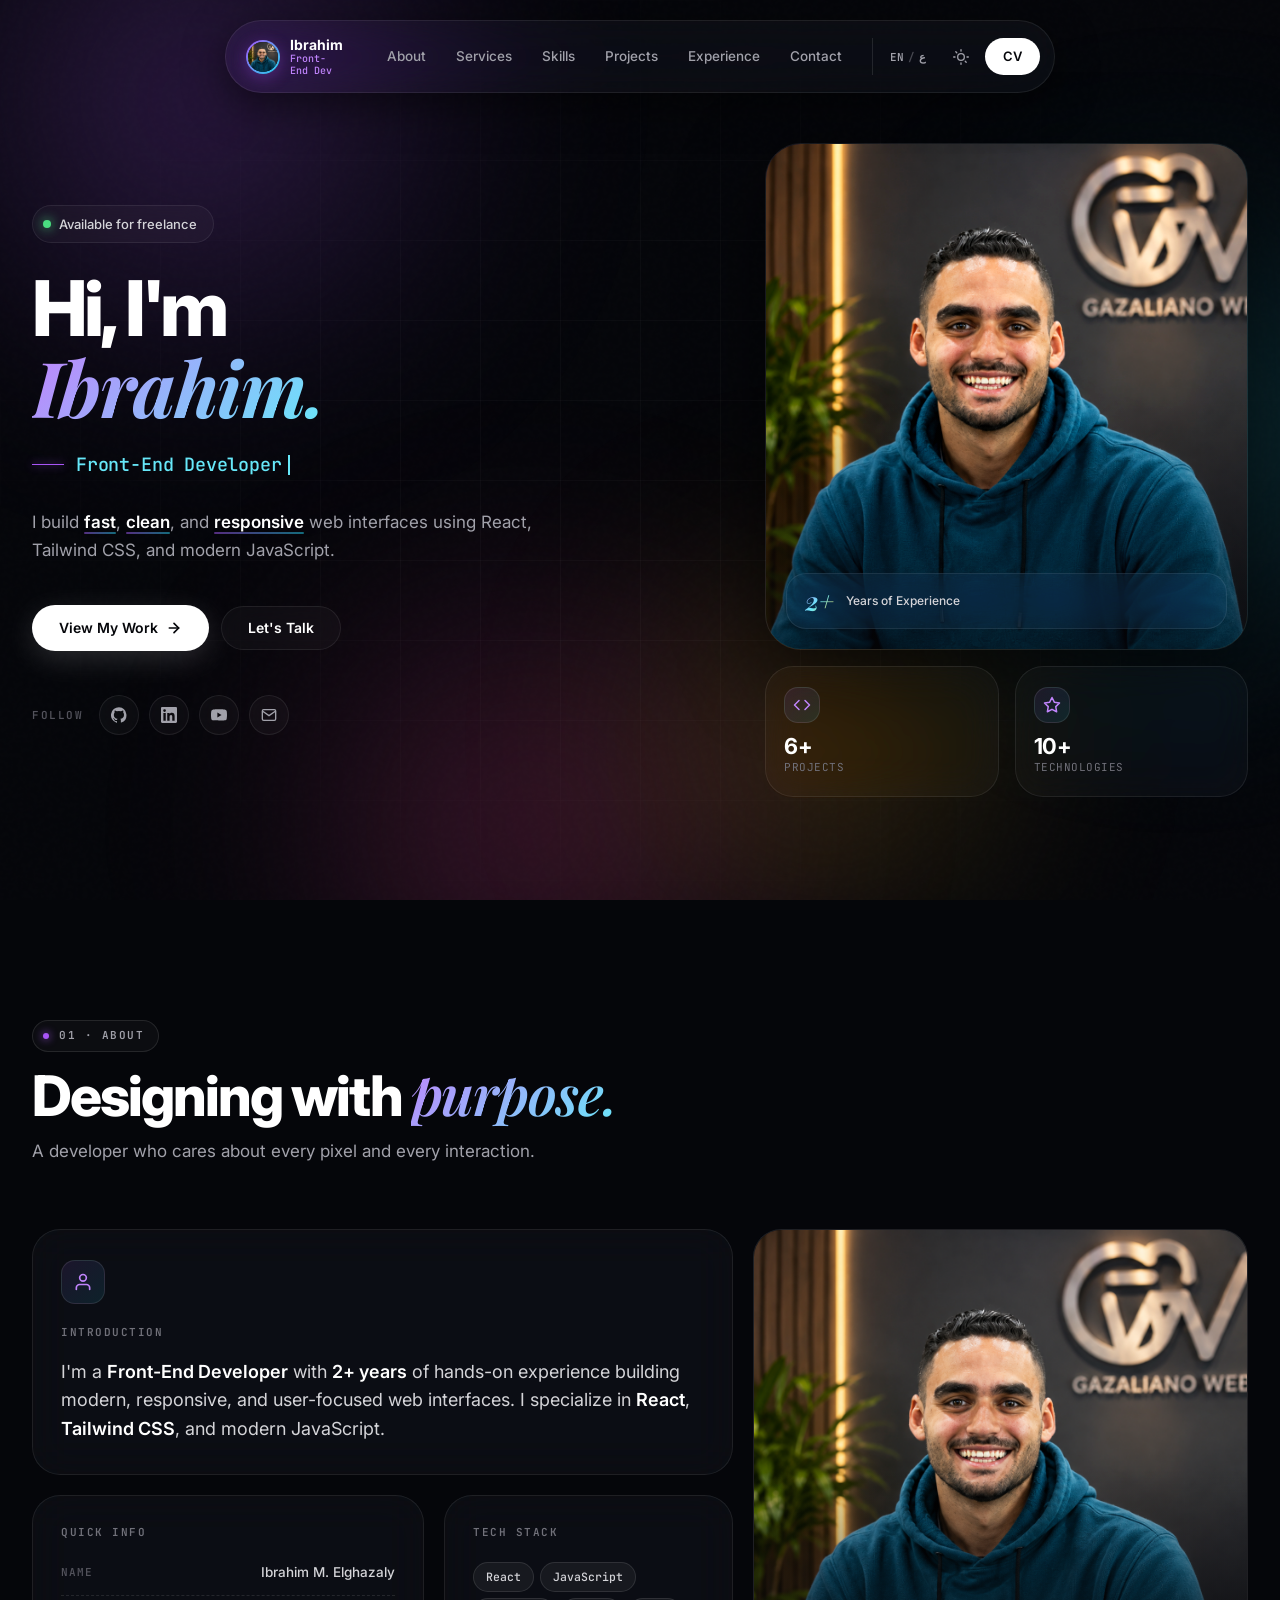
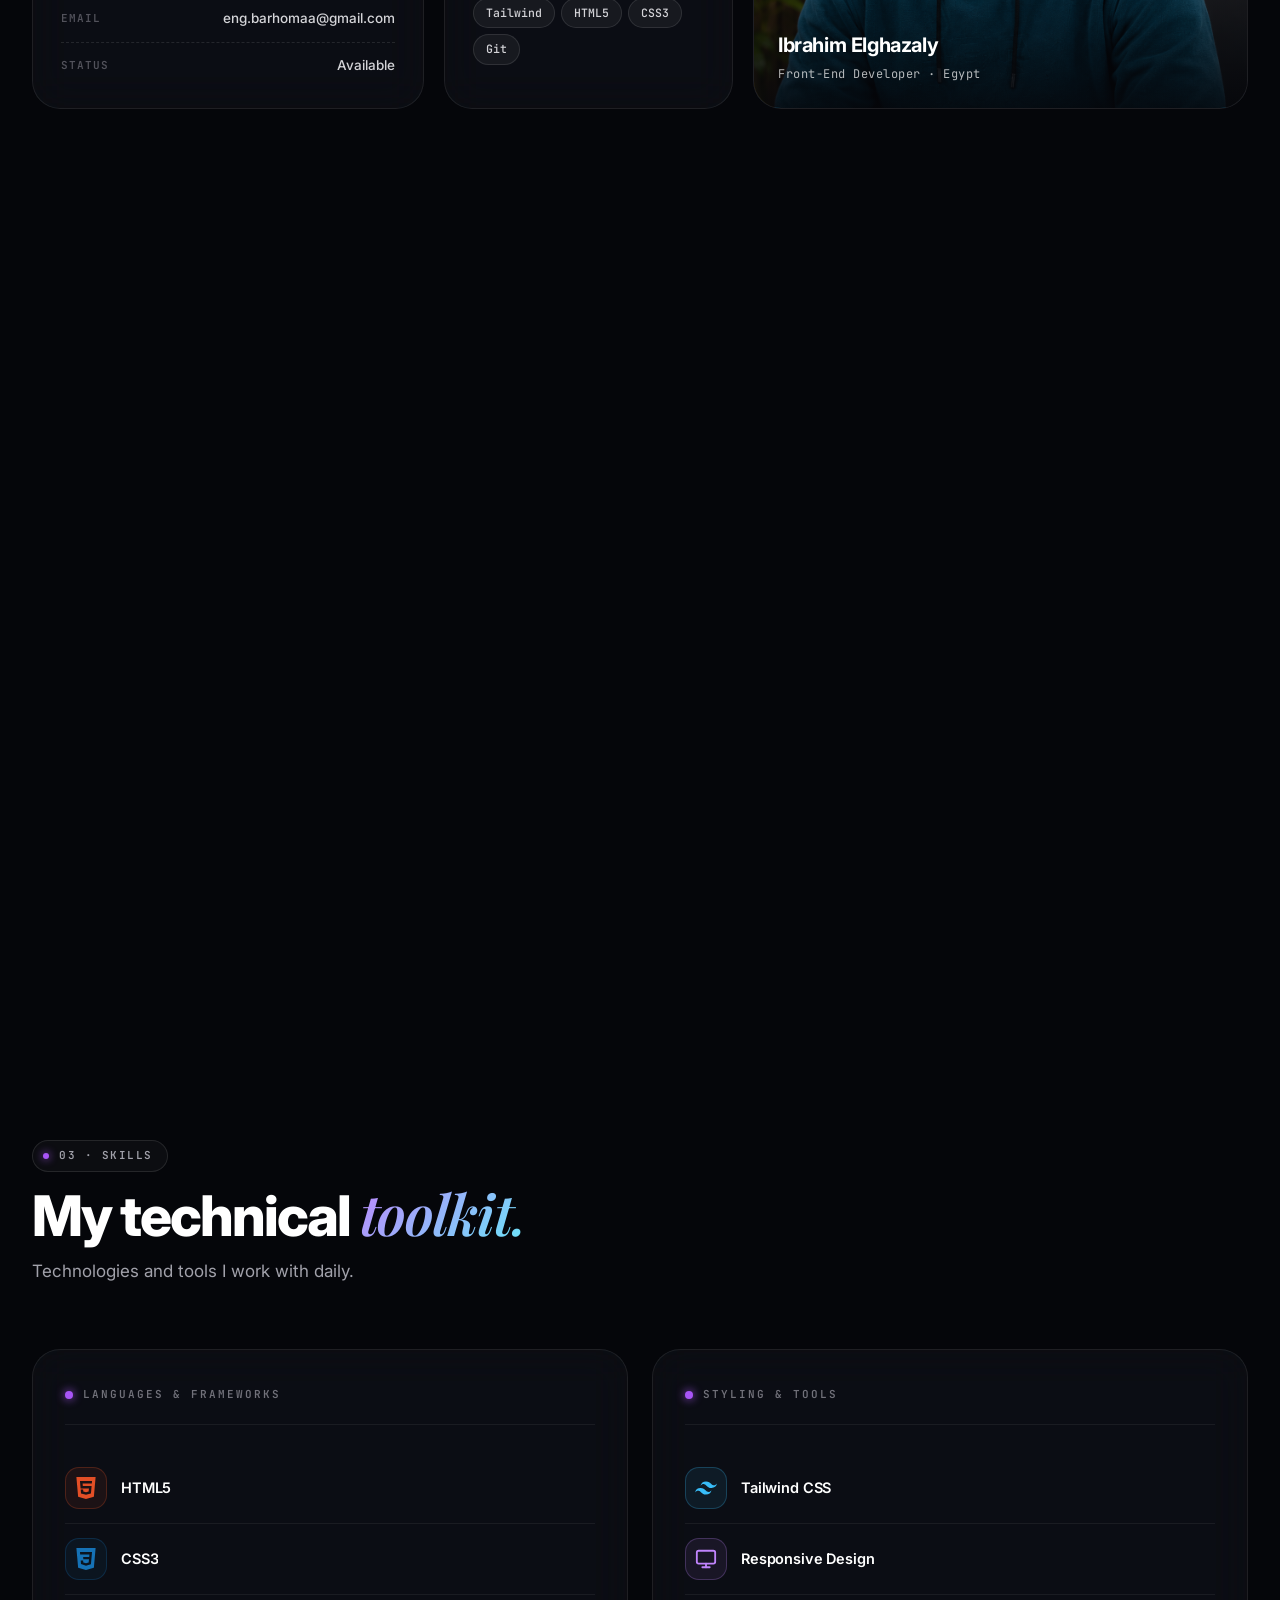
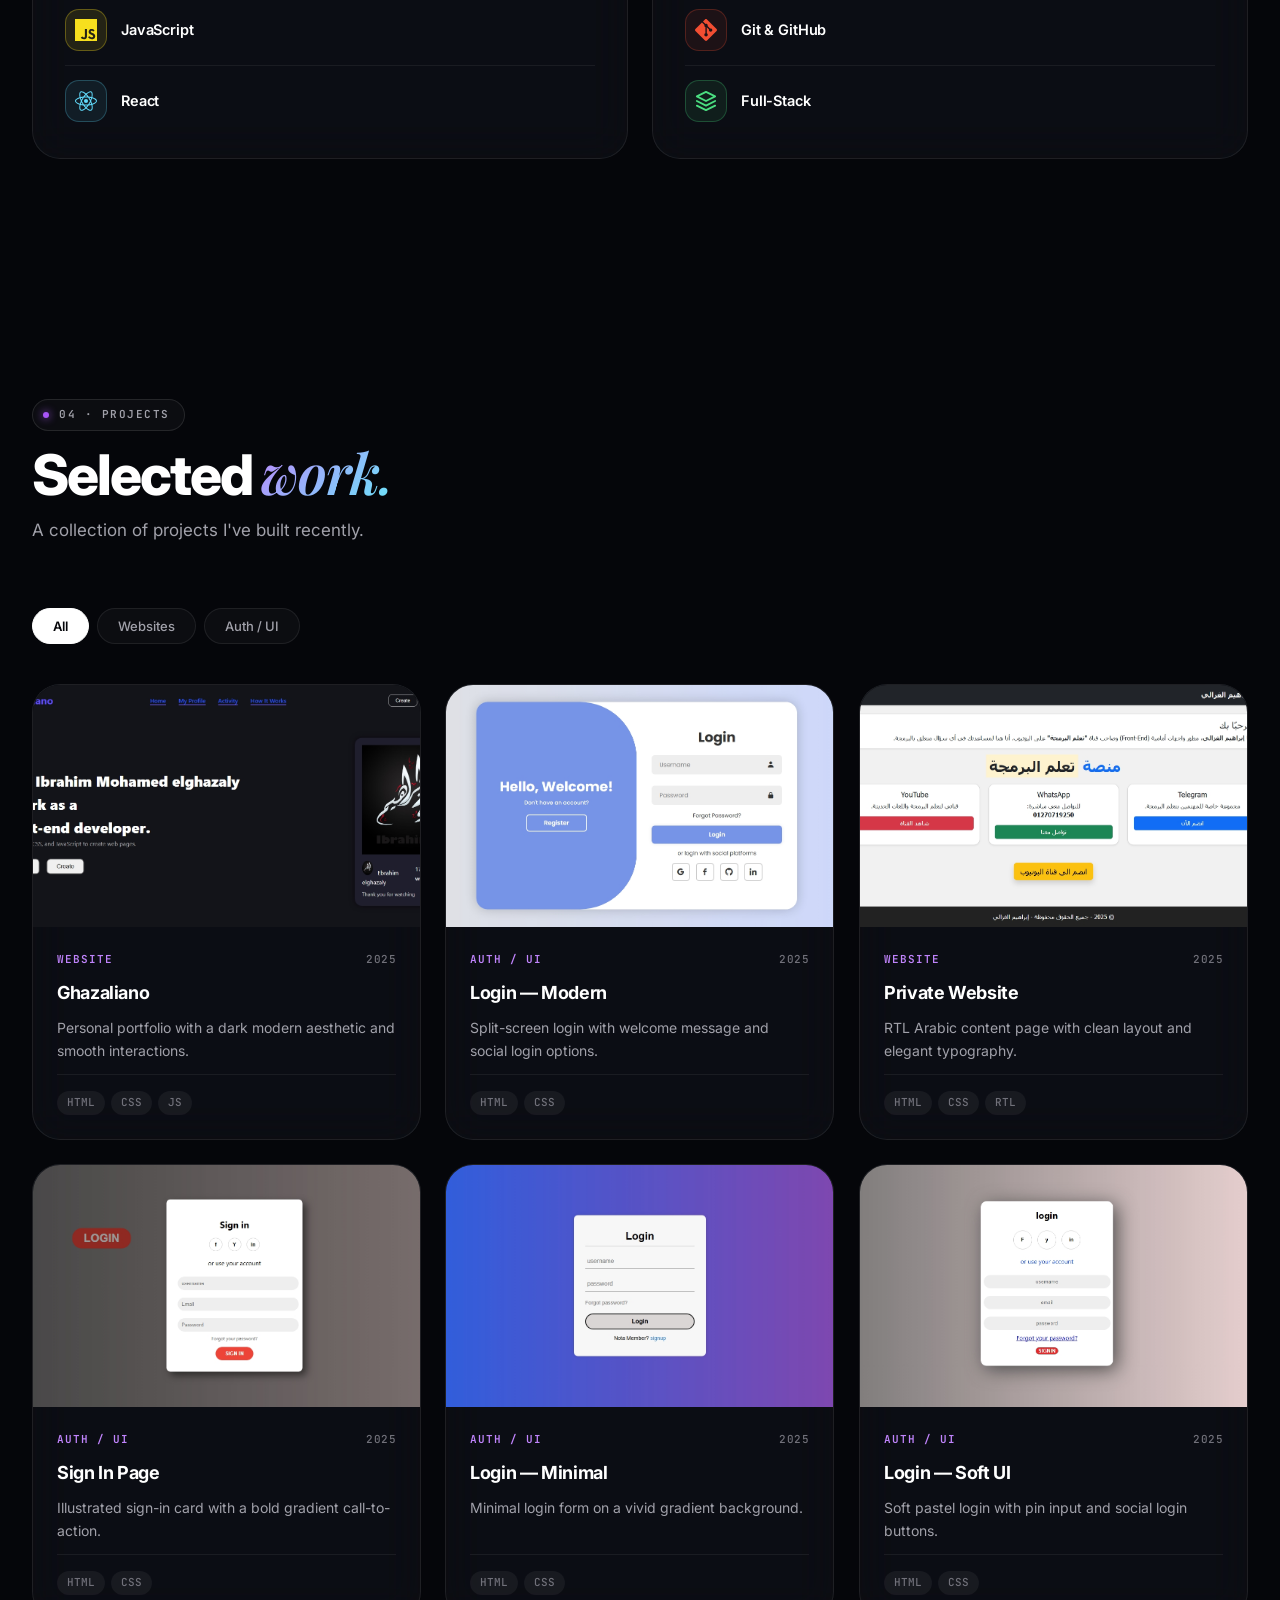
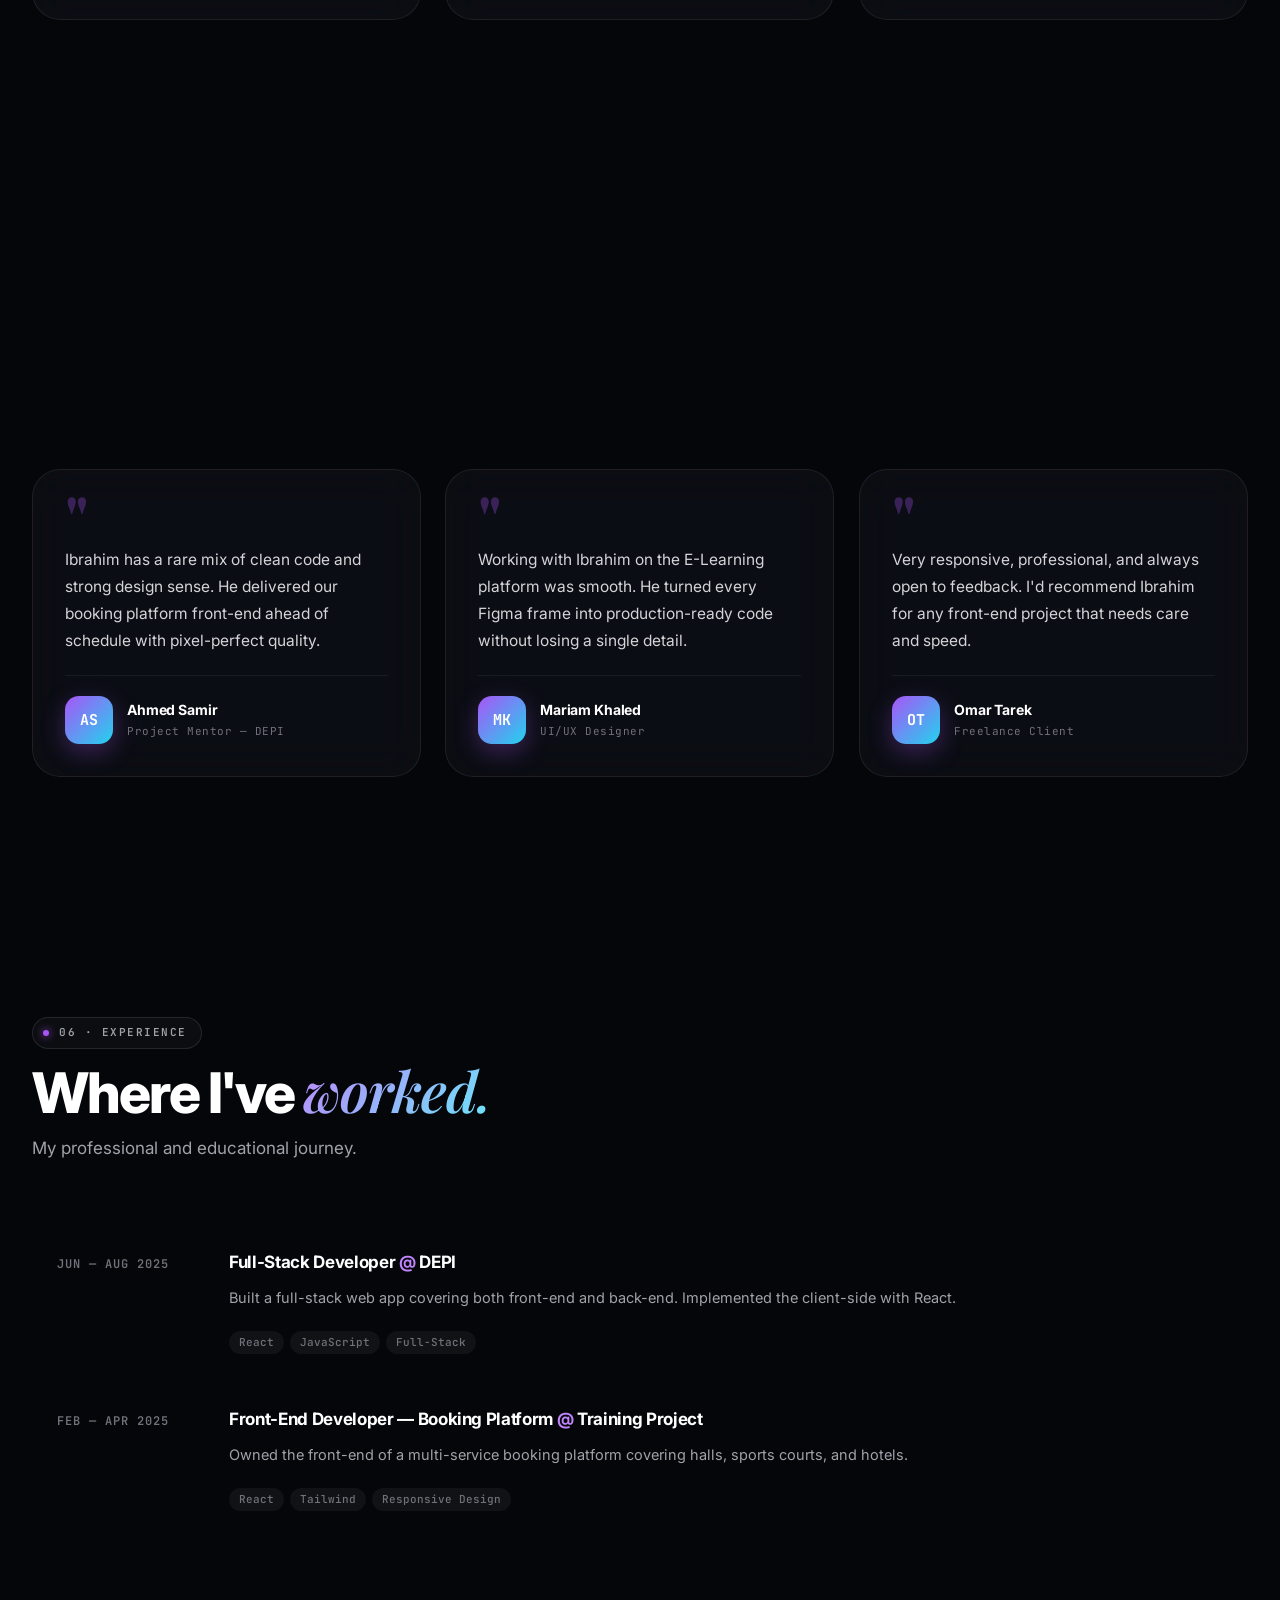
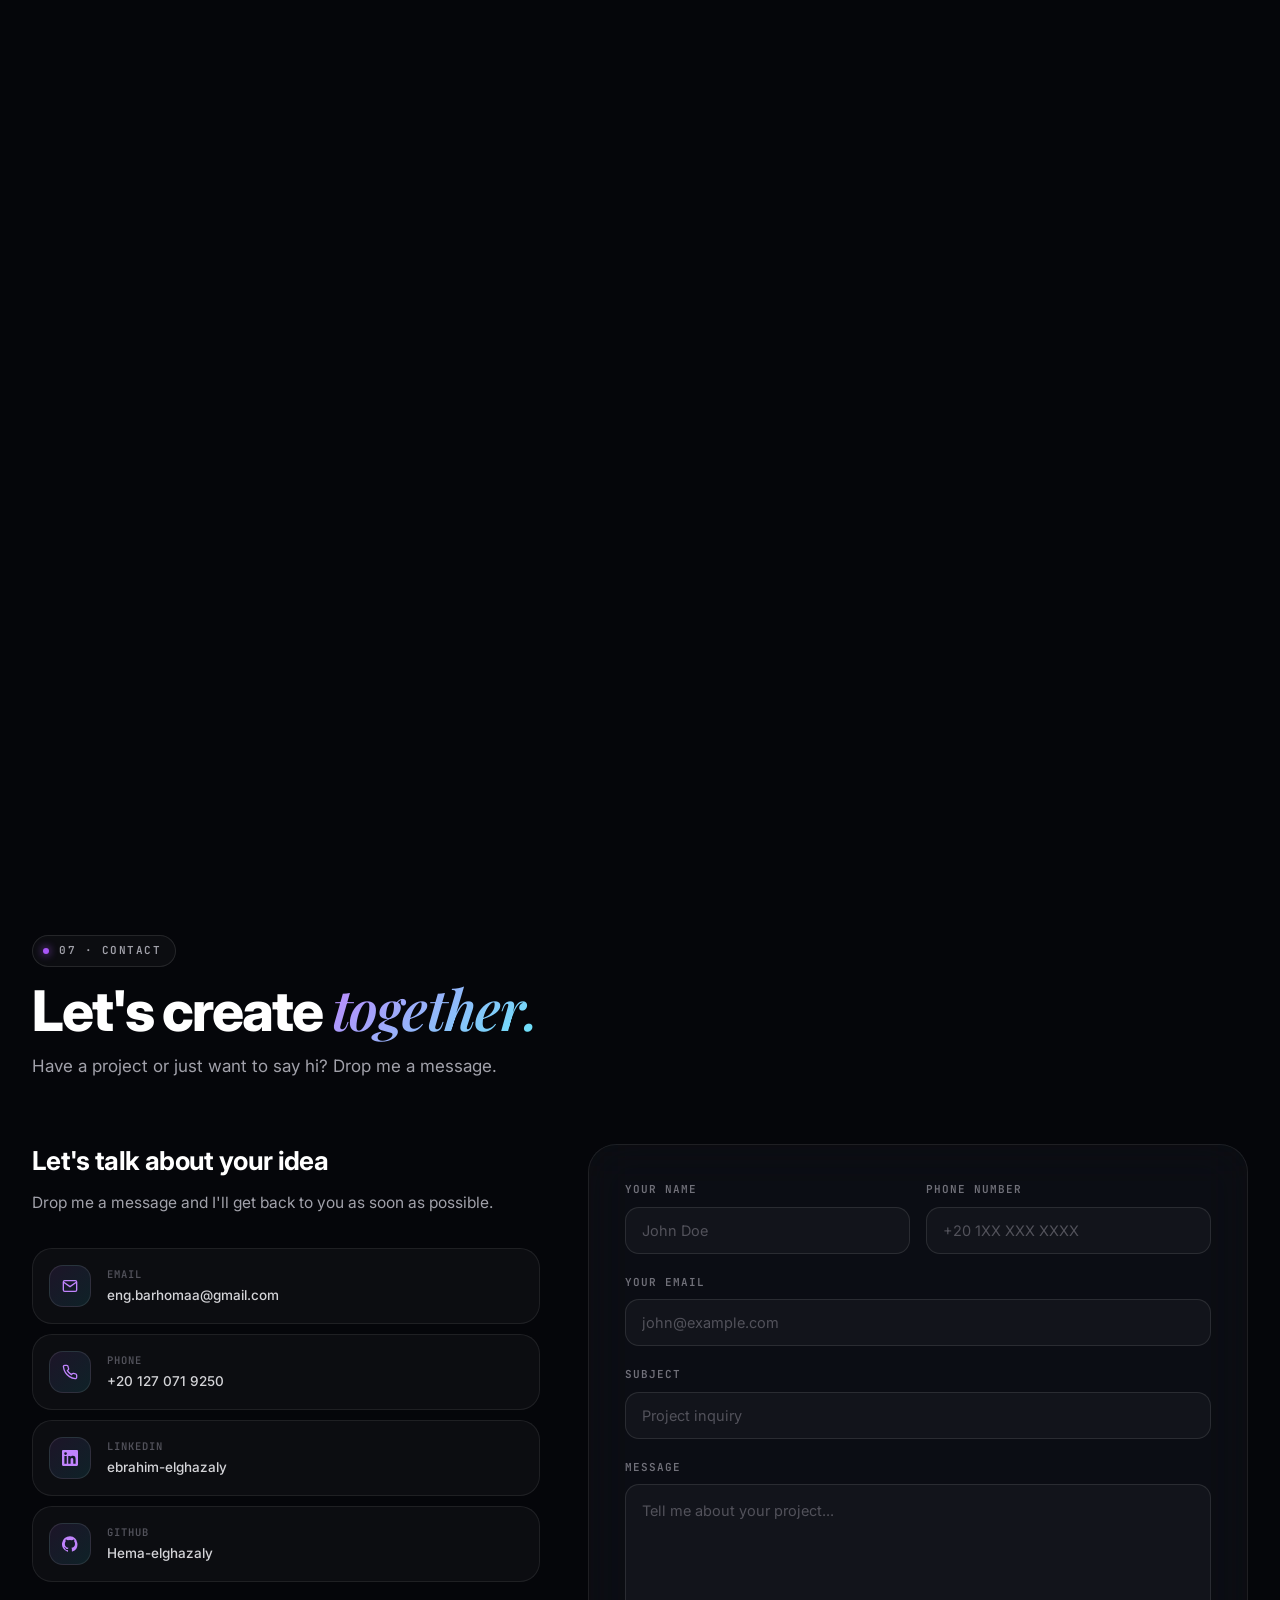
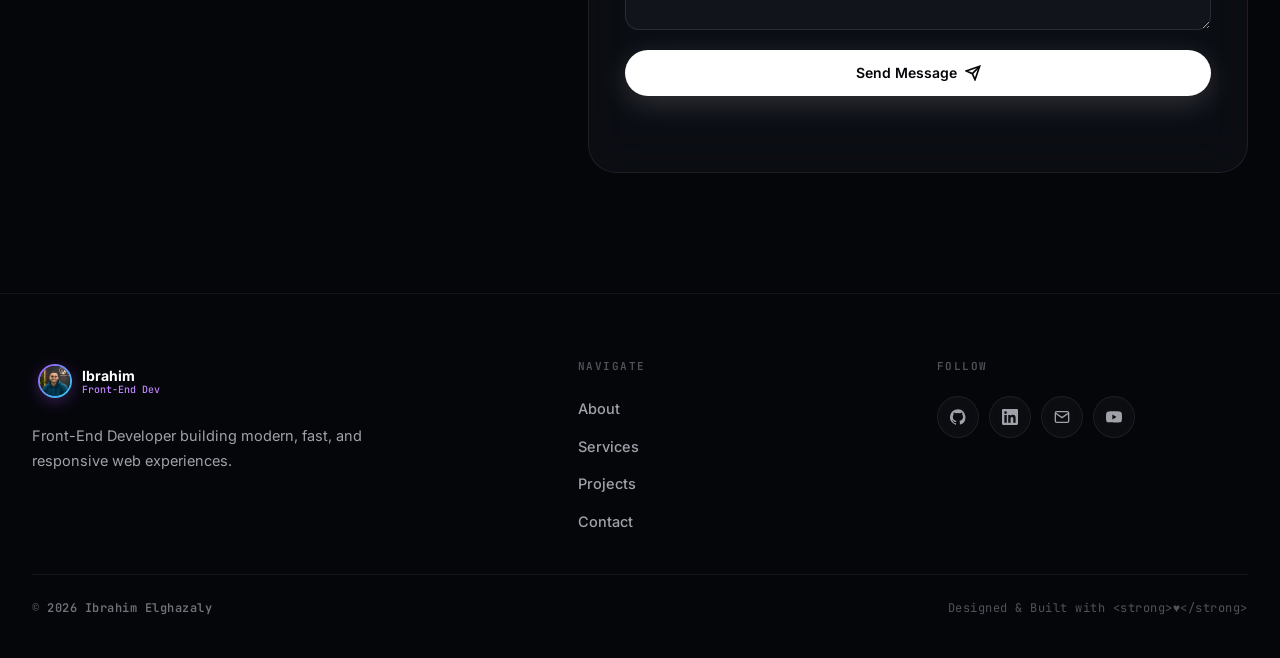
==== commit 02470c77: "Merge remote changes" ====
--- a/index.html
+++ b/index.html
@@ -988,7 +988,7 @@
                     </div>
                 </div>
 
-                <form class="contact-form reveal" id="contactForm" novalidate>
+                <form class="contact-form reveal" id="contactForm" novalidate act>
                     <div class="form-row">
                         <div class="form-field">
                             <label for="name" data-i18n="form.name">Your Name</label>
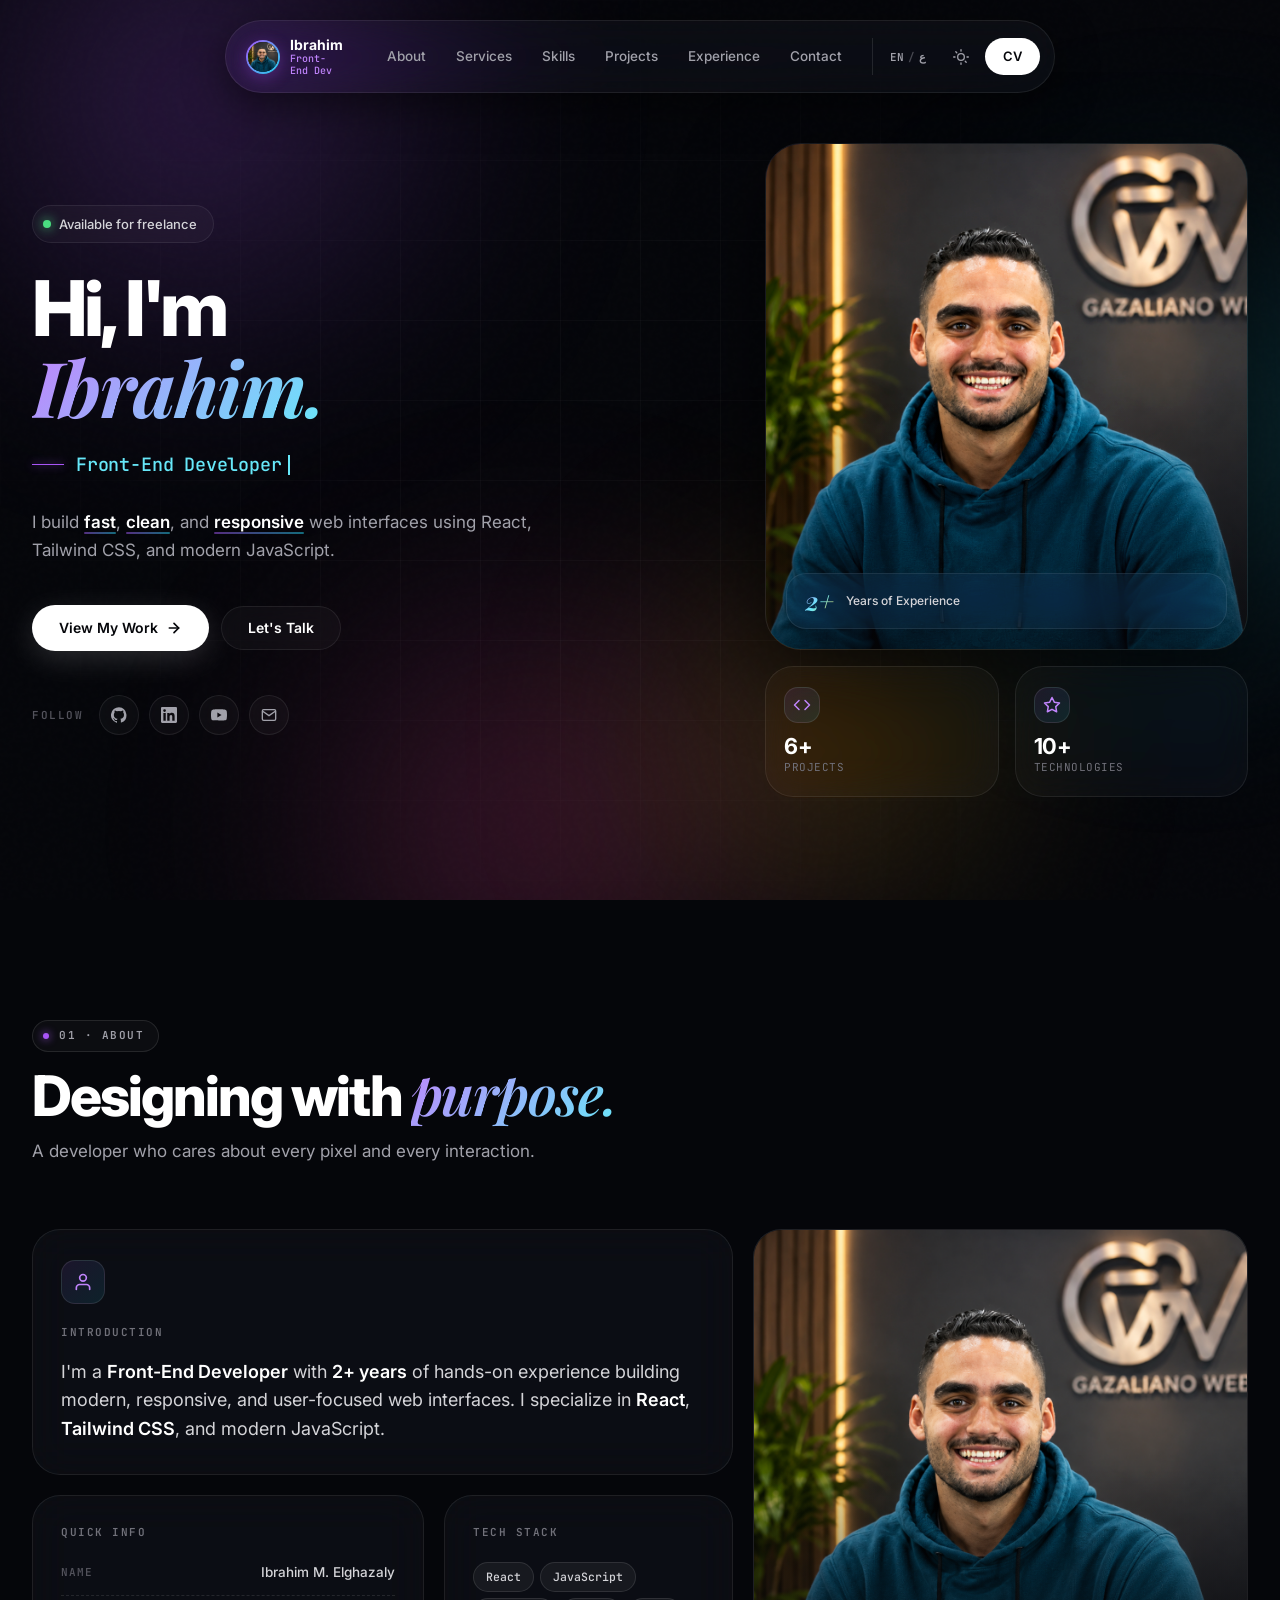
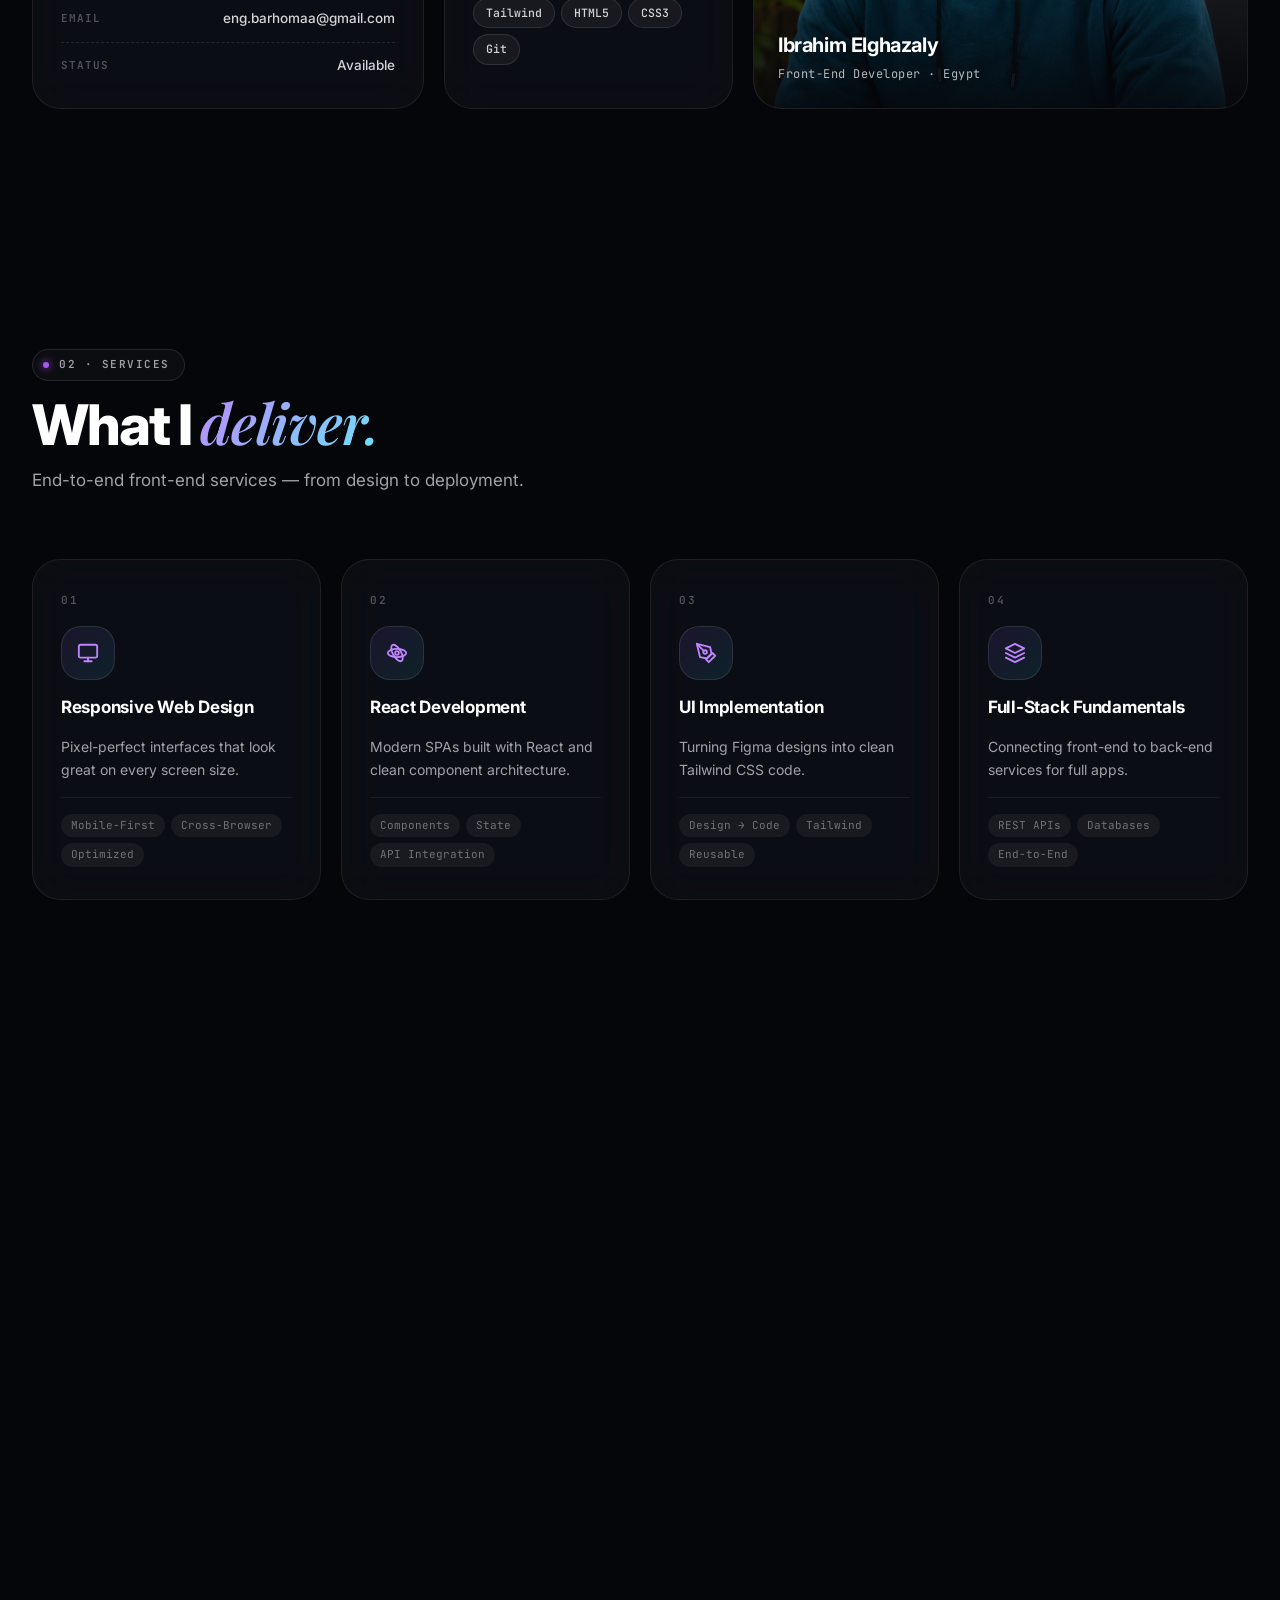
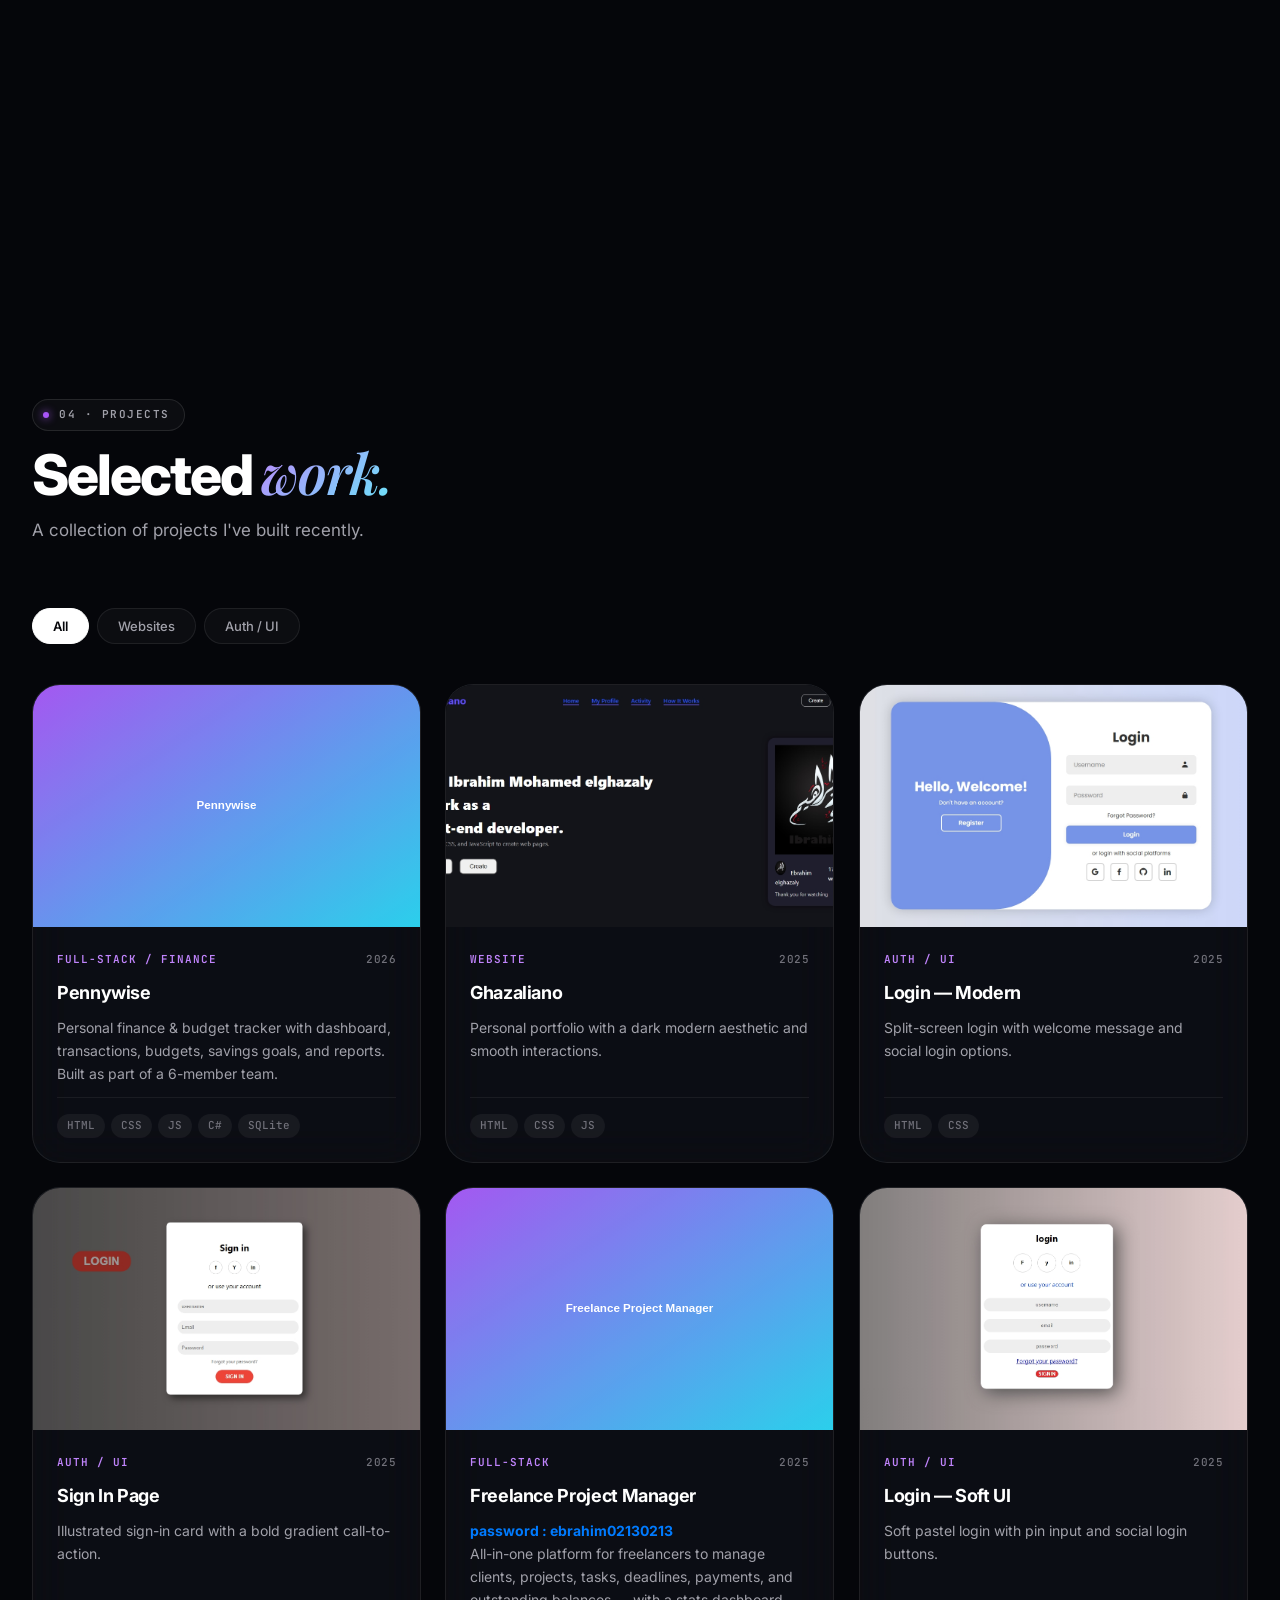
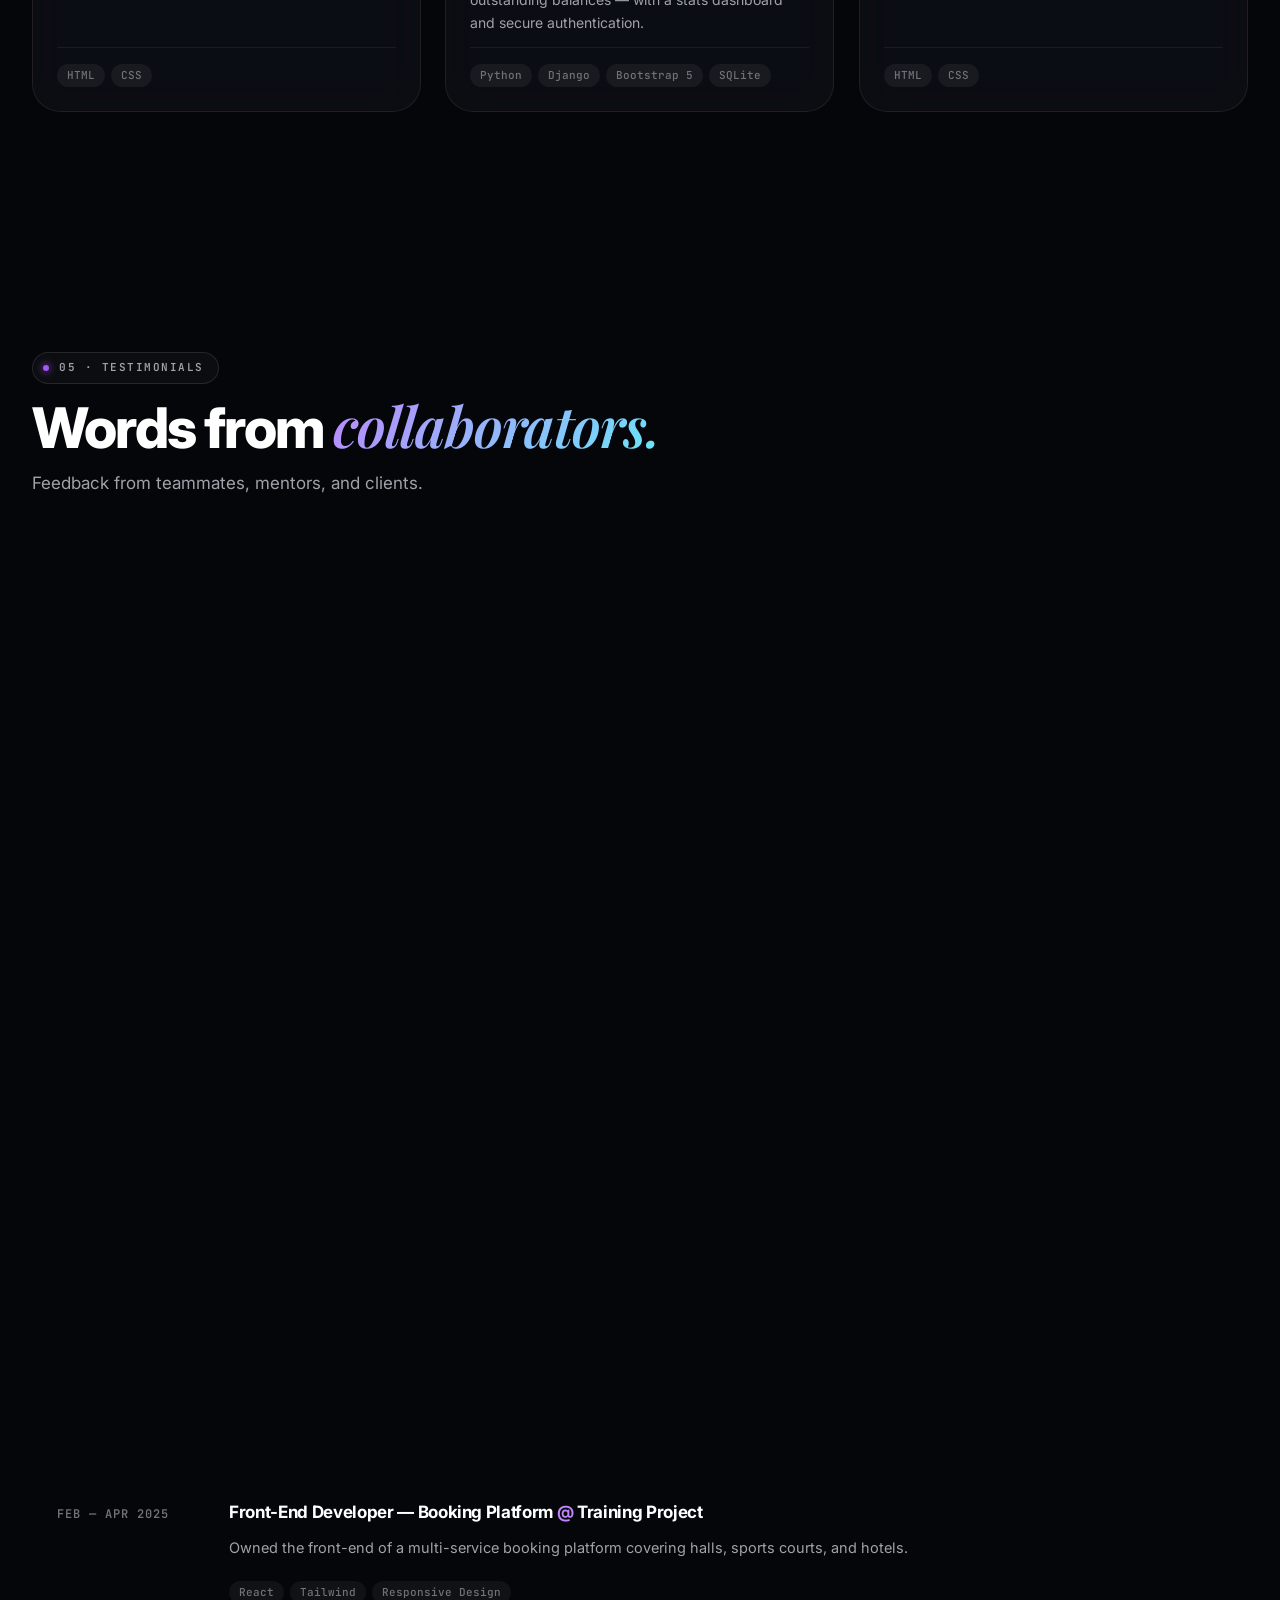
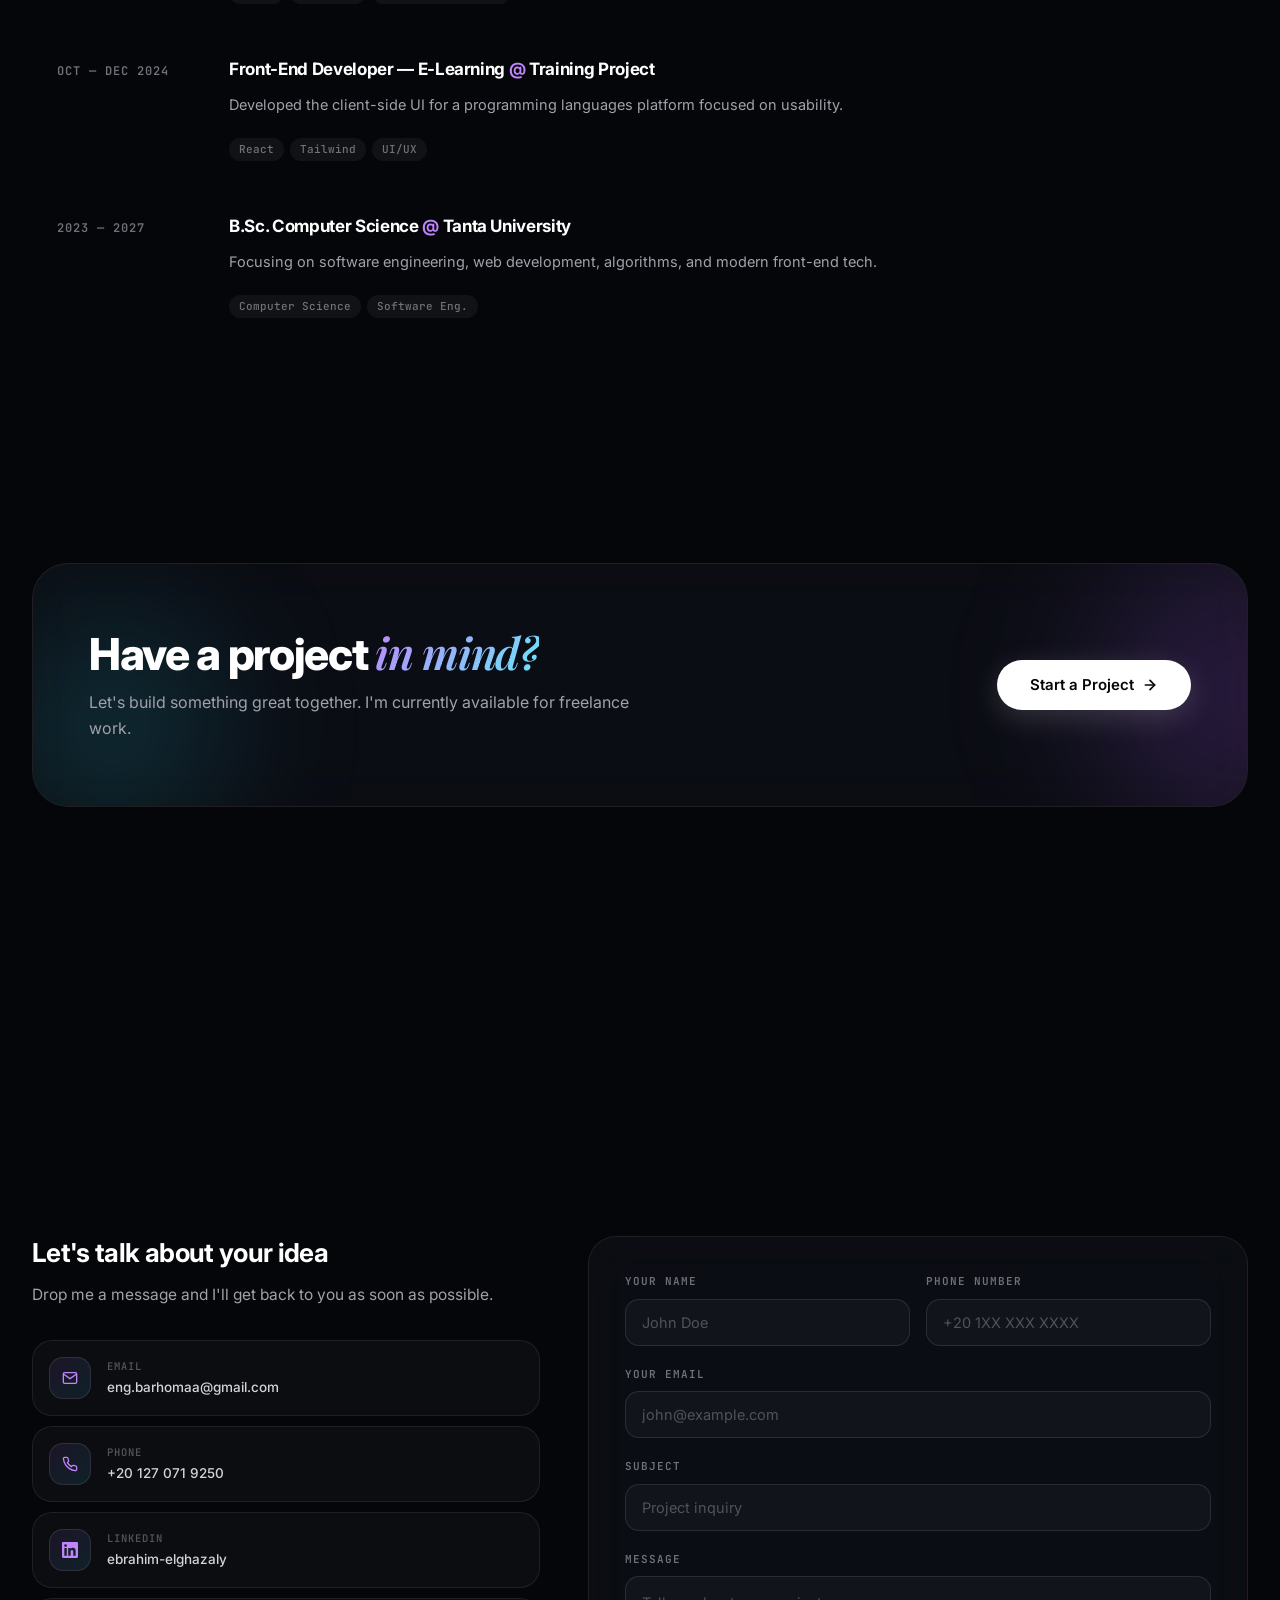
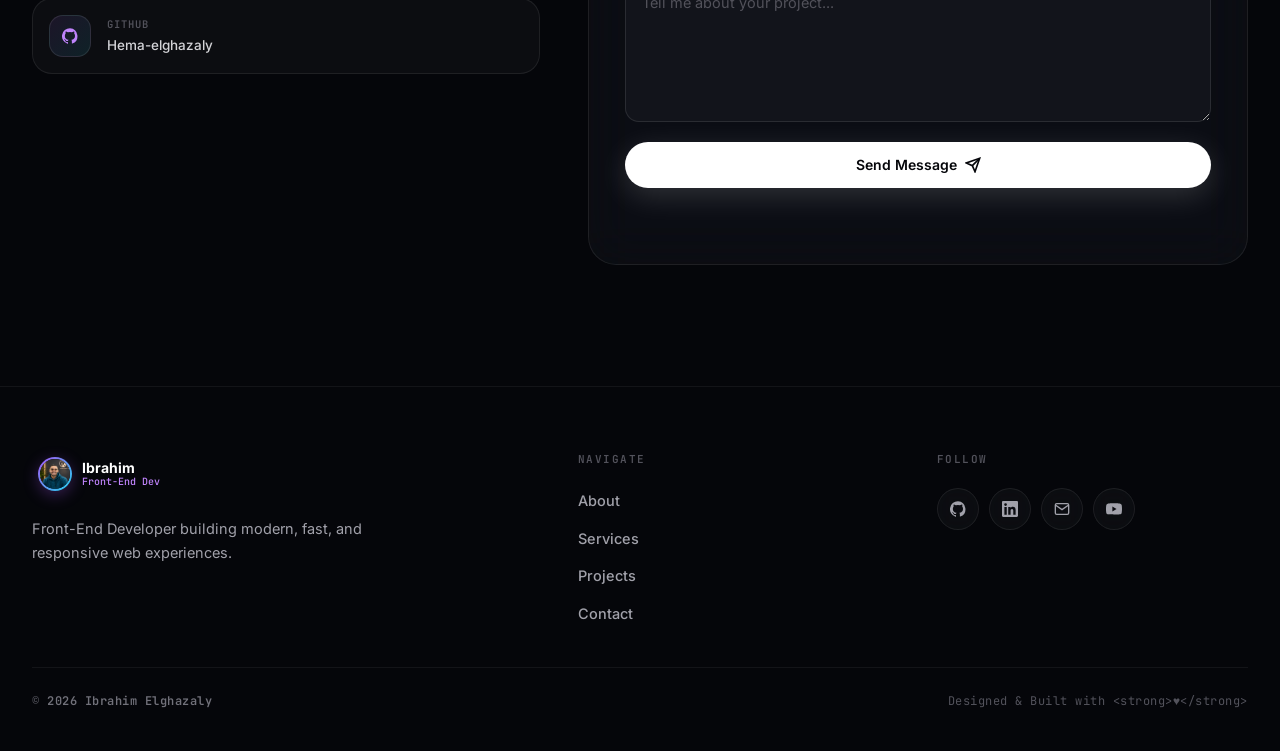
==== commit e8d717d7: "Add files via upload" ====
--- a/index.html
+++ b/index.html
@@ -570,6 +570,45 @@
             </div>
 
             <div class="projects-grid" id="projectsGrid">
+                 <article class="project reveal" data-category="ui">
+                    <div class="project-cover">
+                        <img src="assets/images/projects/pennywise.webp" alt="Pennywise" loading="lazy" width="600"
+                            height="375">
+                        <div class="project-overlay">
+                            <div class="project-overlay-actions">
+                                <a href="https://github.com/EbrahimElghazaly/Pennywise" target="_blank" rel="noopener"
+                                    aria-label="Code">
+                                    <svg width="16" height="16" viewBox="0 0 24 24" fill="currentColor">
+                                        <path
+                                            d="M12 .3a12 12 0 0 0-3.8 23.4c.6.1.8-.3.8-.6v-2c-3.3.7-4-1.6-4-1.6-.6-1.4-1.4-1.8-1.4-1.8-1-.7.1-.7.1-.7 1.2 0 1.9 1.2 1.9 1.2 1 1.8 2.8 1.3 3.5 1 0-.8.4-1.3.7-1.6-2.7-.3-5.5-1.3-5.5-6 0-1.3.5-2.4 1.2-3.2 0-.4-.5-1.6.1-3.2 0 0 1-.3 3.3 1.2a11.5 11.5 0 0 1 6 0c2.3-1.5 3.3-1.2 3.3-1.2.6 1.6.2 2.8.1 3.2.8.8 1.2 1.9 1.2 3.2 0 4.7-2.8 5.7-5.5 6 .4.4.8 1 .8 2.1v3.1c0 .3.2.7.8.6A12 12 0 0 0 12 .3" />
+                                    </svg>
+                                </a>
+                                <a href="https://github.com/EbrahimElghazaly/Pennywise"
+                                    target="_blank" rel="noopener" aria-label="Live Demo">
+                                    <svg width="16" height="16" viewBox="0 0 24 24" fill="none" stroke="currentColor"
+                                        stroke-width="2" stroke-linecap="round" stroke-linejoin="round">
+                                        <path d="M18 13v6a2 2 0 0 1-2 2H5a2 2 0 0 1-2-2V8a2 2 0 0 1 2-2h6" />
+                                        <polyline points="15 3 21 3 21 9" />
+                                        <line x1="10" y1="14" x2="21" y2="3" />
+                                    </svg>
+                                </a>
+                            </div>
+                        </div>
+                    </div>
+                    <div class="project-info">
+                        <div class="project-top">
+                            <span class="project-cat" data-i18n="projects.cat.fullstack">Full-Stack / Finance</span>
+                            <span class="project-year">2026</span>
+                        </div>
+                        <h3 class="project-name">Pennywise</h3>
+                        <p class="project-text" data-i18n="projects.p7">Personal finance & budget tracker with
+                            dashboard, transactions, budgets, savings goals, and reports. Built as part of a 6-member
+                            team.</p>
+                        <div class="project-stack">
+                            <span>HTML</span><span>CSS</span><span>JS</span><span>C#</span><span>SQLite</span>
+                        </div>
+                    </div>
+                </article>
                 <article class="project reveal" data-category="web">
                     <div class="project-cover">
                         <img src="assets/images/projects/ghazaliano.webp" alt="Ghazaliano" loading="lazy" width="600"
@@ -644,35 +683,7 @@
                     </div>
                 </article>
 
-                <article class="project reveal" data-category="web">
-                    <div class="project-cover">
-                        <img src="assets/images/projects/website-private.webp" alt="Private Website" loading="lazy"
-                            width="600" height="375">
-                        <div class="project-overlay">
-                            <div class="project-overlay-actions">
-                                <a href="https://elghazaly-web.netlify.app/" target="_blank" rel="noopener"
-                                    aria-label="Live Demo">
-                                    <svg width="16" height="16" viewBox="0 0 24 24" fill="none" stroke="currentColor"
-                                        stroke-width="2" stroke-linecap="round" stroke-linejoin="round">
-                                        <path d="M18 13v6a2 2 0 0 1-2 2H5a2 2 0 0 1-2-2V8a2 2 0 0 1 2-2h6" />
-                                        <polyline points="15 3 21 3 21 9" />
-                                        <line x1="10" y1="14" x2="21" y2="3" />
-                                    </svg>
-                                </a>
-                            </div>
-                        </div>
-                    </div>
-                    <div class="project-info">
-                        <div class="project-top">
-                            <span class="project-cat" data-i18n="projects.cat.web">Website</span>
-                            <span class="project-year">2025</span>
-                        </div>
-                        <h3 class="project-name" data-i18n="projects.p3.n">Private Website</h3>
-                        <p class="project-text" data-i18n="projects.p3">RTL Arabic content page with clean layout and
-                            elegant typography.</p>
-                        <div class="project-stack"><span>HTML</span><span>CSS</span><span>RTL</span></div>
-                    </div>
-                </article>
+               
 
                 <article class="project reveal" data-category="ui">
                     <div class="project-cover">
@@ -704,14 +715,21 @@
                     </div>
                 </article>
 
-                <article class="project reveal" data-category="ui">
+                               <article class="project reveal" data-category="fullstack django">
                     <div class="project-cover">
-                        <img src="assets/images/projects/login-3.webp" alt="Minimal Login" loading="lazy" width="600"
-                            height="375">
+                        <img src="assets/images/projects/freelance-pm.webp" alt="Freelance Project Manager"
+                            loading="lazy" width="600" height="375">
                         <div class="project-overlay">
                             <div class="project-overlay-actions">
-                                <a href="https://hema-elghazaly.github.io/login-ebrahim-elghazaly/#" target="_blank"
-                                    rel="noopener" aria-label="Live Demo">
+                                <a href="https://django-fullstack-suite--alghzalyabrahym.replit.app"
+                                    aria-label="Code">
+                                    <svg width="16" height="16" viewBox="0 0 24 24" fill="currentColor">
+                                        <path
+                                            d="M12 .3a12 12 0 0 0-3.8 23.4c.6.1.8-.3.8-.6v-2c-3.3.7-4-1.6-4-1.6-.6-1.4-1.4-1.8-1.4-1.8-1-.7.1-.7.1-.7 1.2 0 1.9 1.2 1.9 1.2 1 1.8 2.8 1.3 3.5 1 0-.8.4-1.3.7-1.6-2.7-.3-5.5-1.3-5.5-6 0-1.3.5-2.4 1.2-3.2 0-.4-.5-1.6.1-3.2 0 0 1-.3 3.3 1.2a11.5 11.5 0 0 1 6 0c2.3-1.5 3.3-1.2 3.3-1.2.6 1.6.2 2.8.1 3.2.8.8 1.2 1.9 1.2 3.2 0 4.7-2.8 5.7-5.5 6 .4.4.8 1 .8 2.1v3.1c0 .3.2.7.8.6A12 12 0 0 0 12 .3" />
+                                    </svg>
+                                </a>
+                                <a href="https://django-fullstack-suite--alghzalyabrahym.replit.app/"
+                                    target="_blank" rel="noopener" aria-label="Live Demo">
                                     <svg width="16" height="16" viewBox="0 0 24 24" fill="none" stroke="currentColor"
                                         stroke-width="2" stroke-linecap="round" stroke-linejoin="round">
                                         <path d="M18 13v6a2 2 0 0 1-2 2H5a2 2 0 0 1-2-2V8a2 2 0 0 1 2-2h6" />
@@ -724,13 +742,18 @@
                     </div>
                     <div class="project-info">
                         <div class="project-top">
-                            <span class="project-cat" data-i18n="projects.cat.ui">Auth / UI</span>
+                            <span class="project-cat" data-i18n="projects.cat.fullstack">Full-Stack</span>
                             <span class="project-year">2025</span>
                         </div>
-                        <h3 class="project-name" data-i18n="projects.p5.n">Login — Minimal</h3>
-                        <p class="project-text" data-i18n="projects.p5">Minimal login form on a vivid gradient
-                            background.</p>
-                        <div class="project-stack"><span>HTML</span><span>CSS</span></div>
+                        <h3 class="project-name" data-i18n="projects.p8.n">Freelance Project Manager</h3>
+                        <p class="project-text" data-i18n="projects.p8">
+                            <b style="color: #007bff;">password : ebrahim02130213</b> <br>
+                            All-in-one platform for freelancers to manage clients, projects, tasks, deadlines,
+                            payments, and outstanding balances — with a stats dashboard and secure authentication.
+                        </p>
+                        <div class="project-stack">
+                            <span>Python</span><span>Django</span><span>Bootstrap 5</span><span>SQLite</span>
+                        </div>
                     </div>
                 </article>
 
